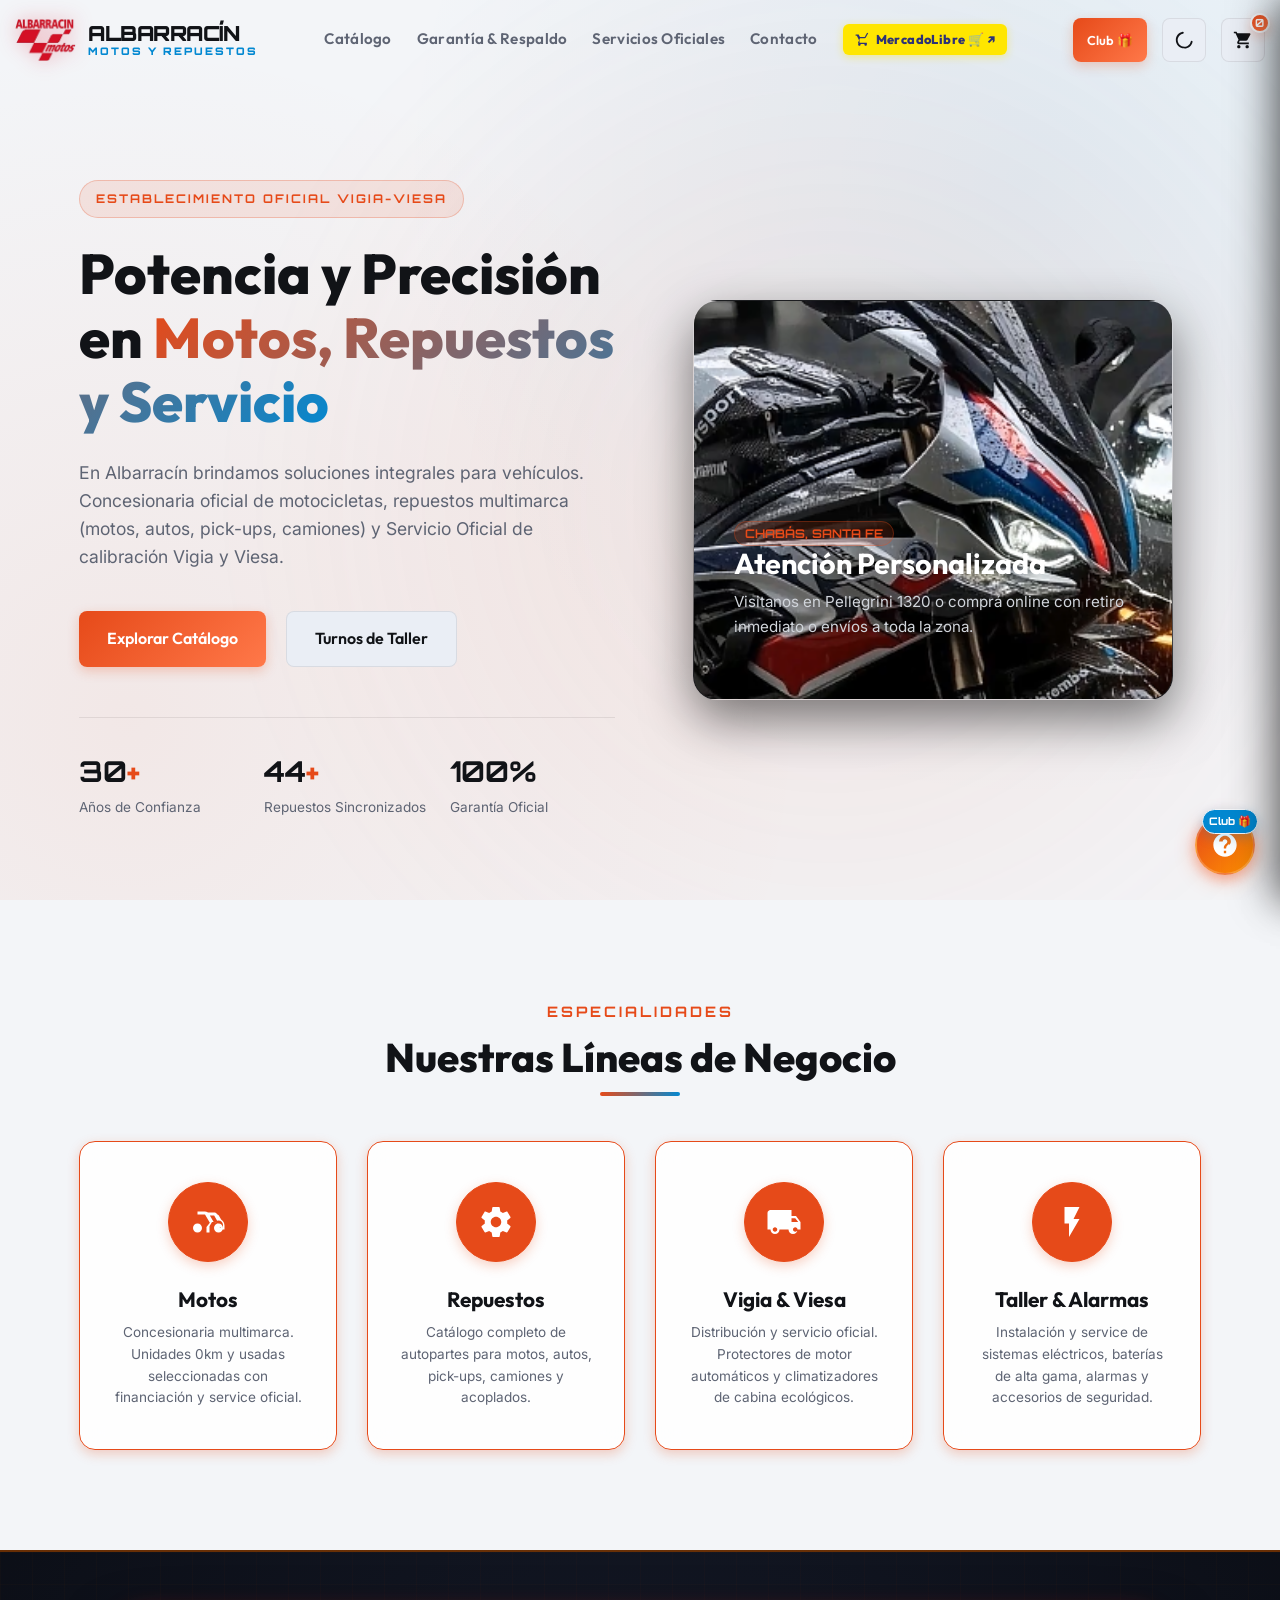
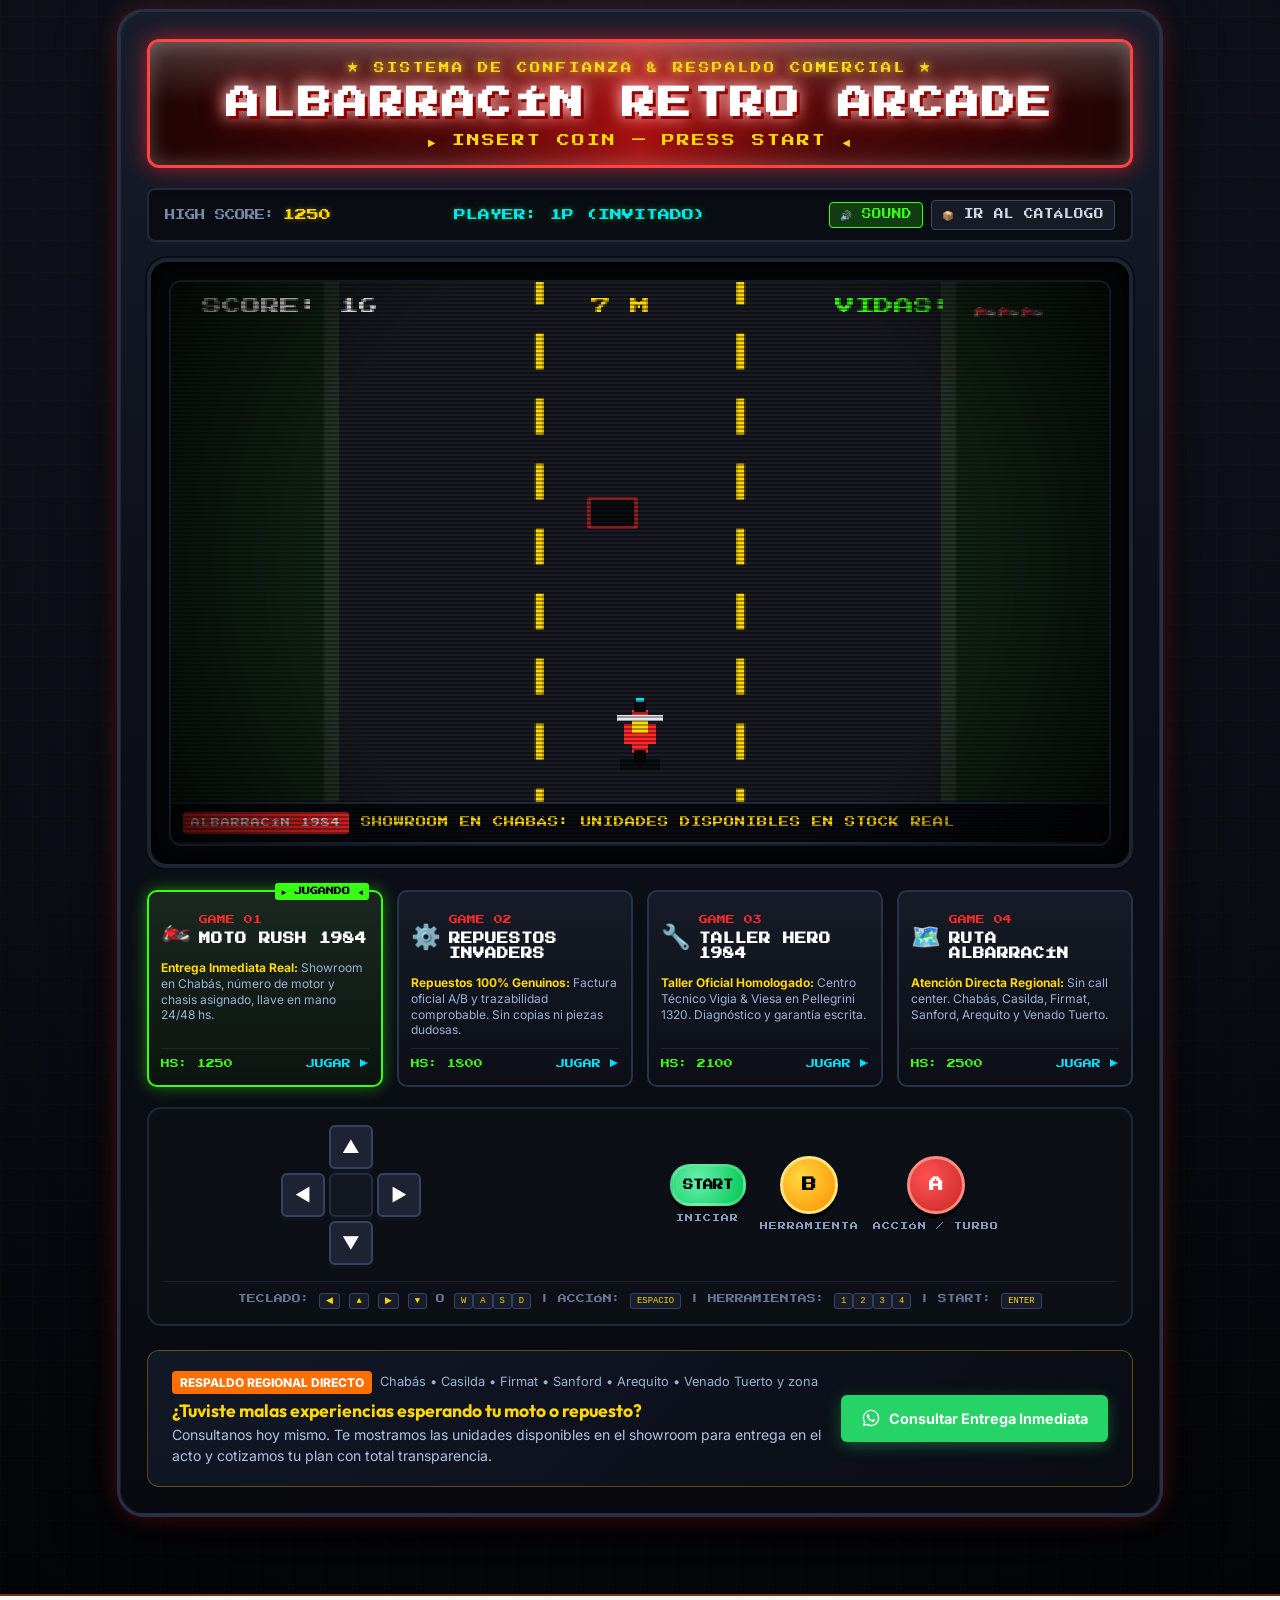
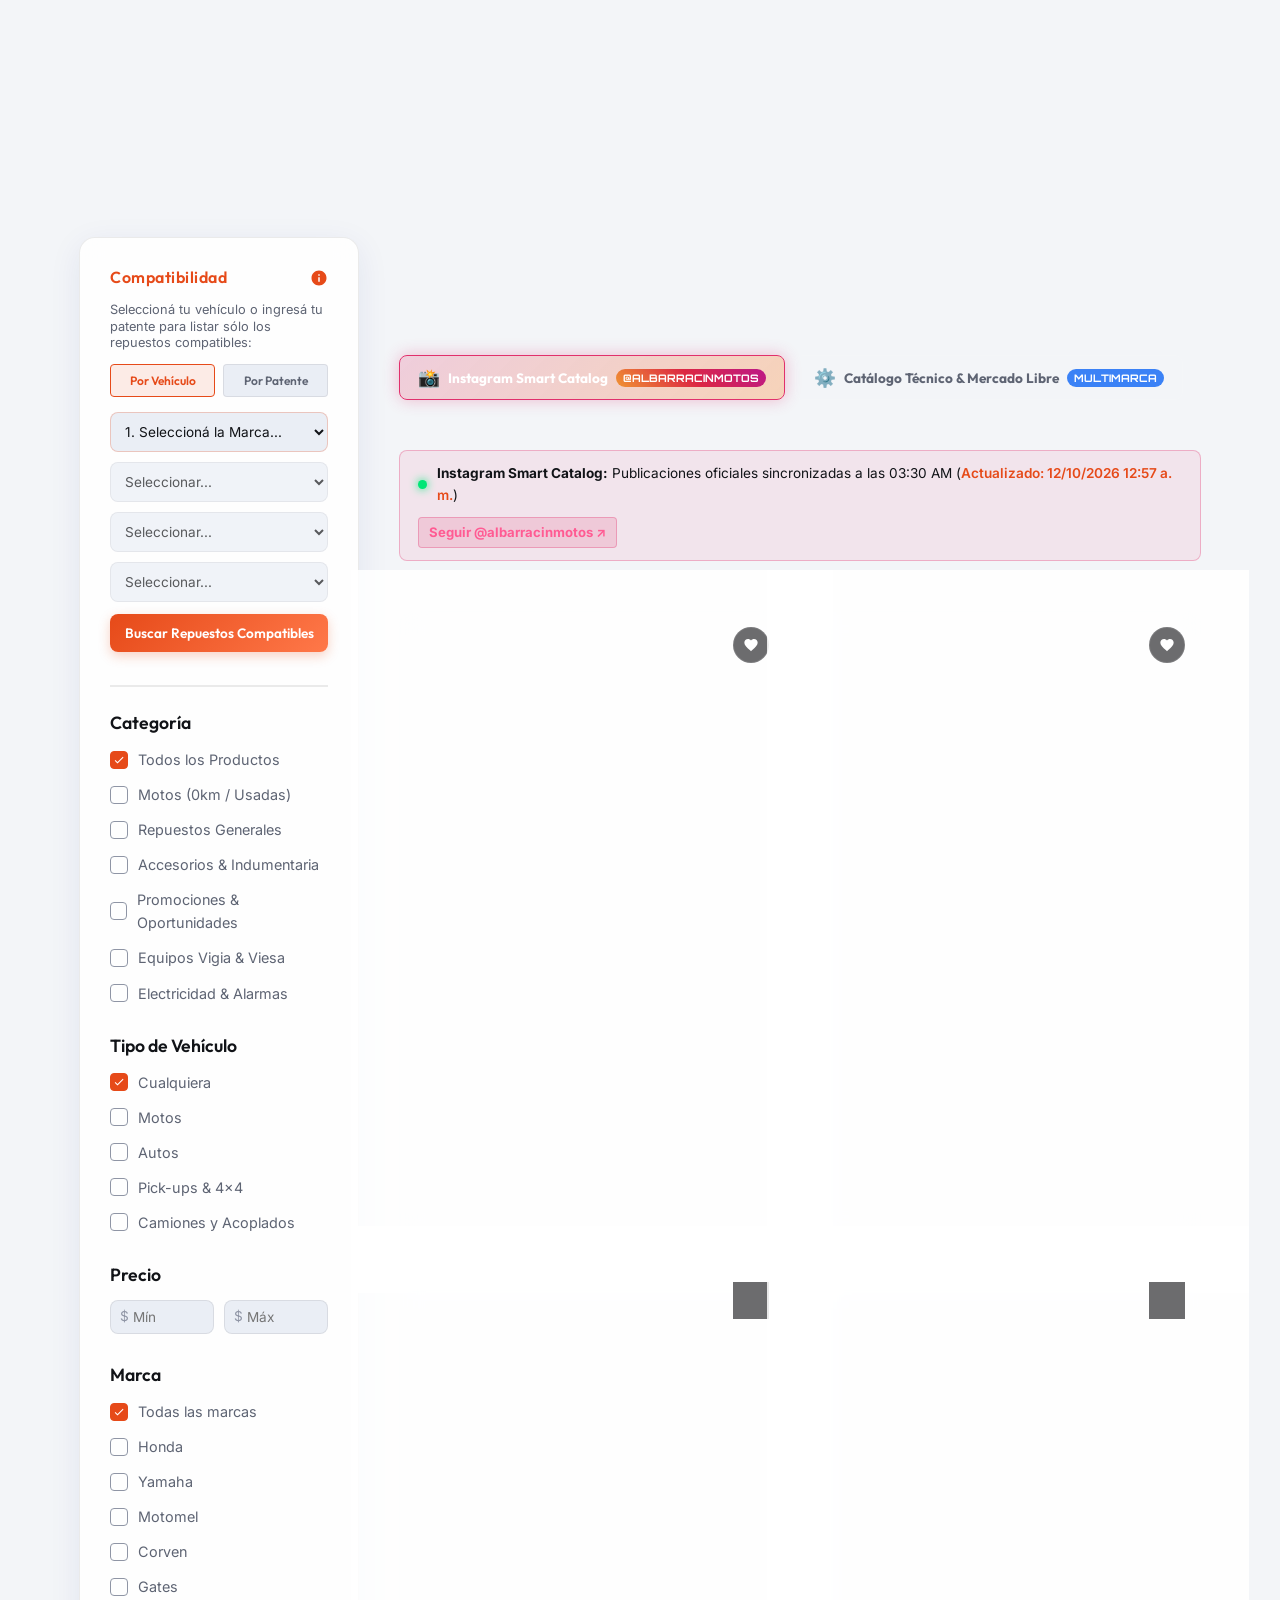
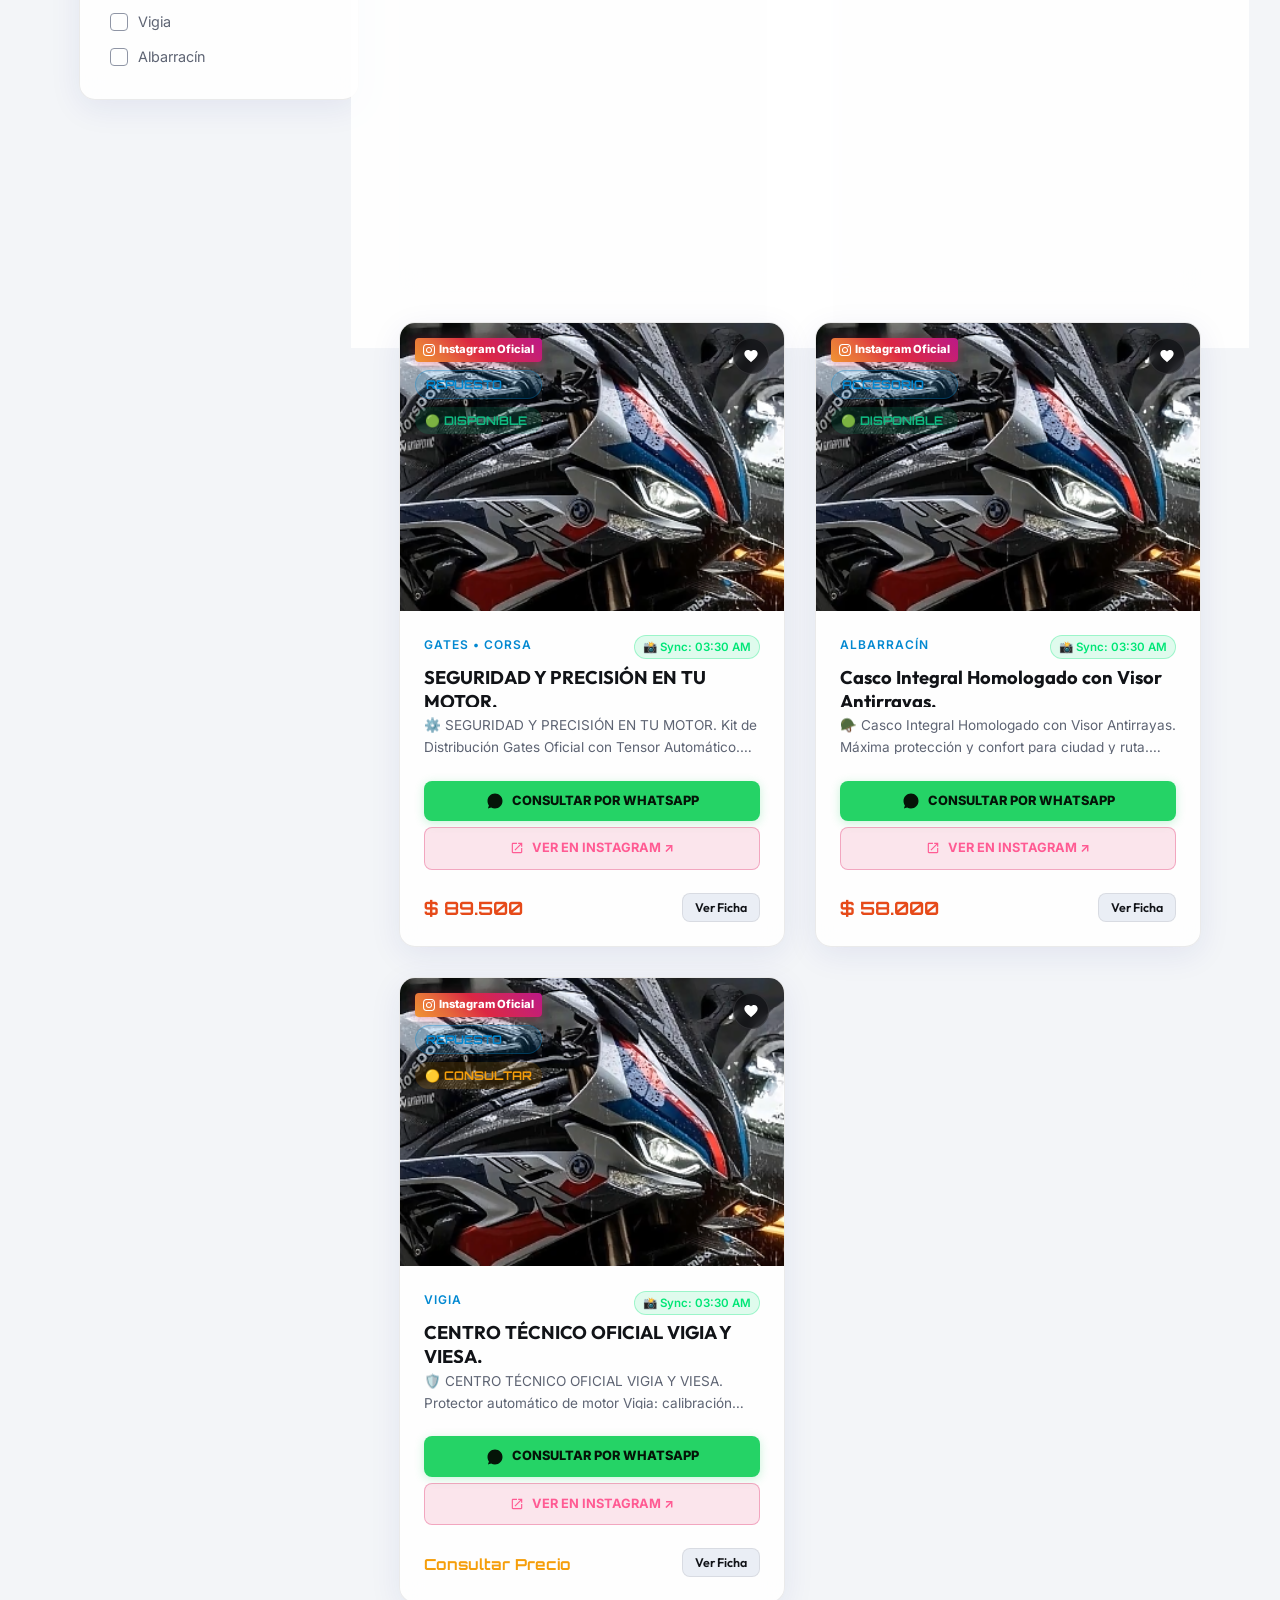
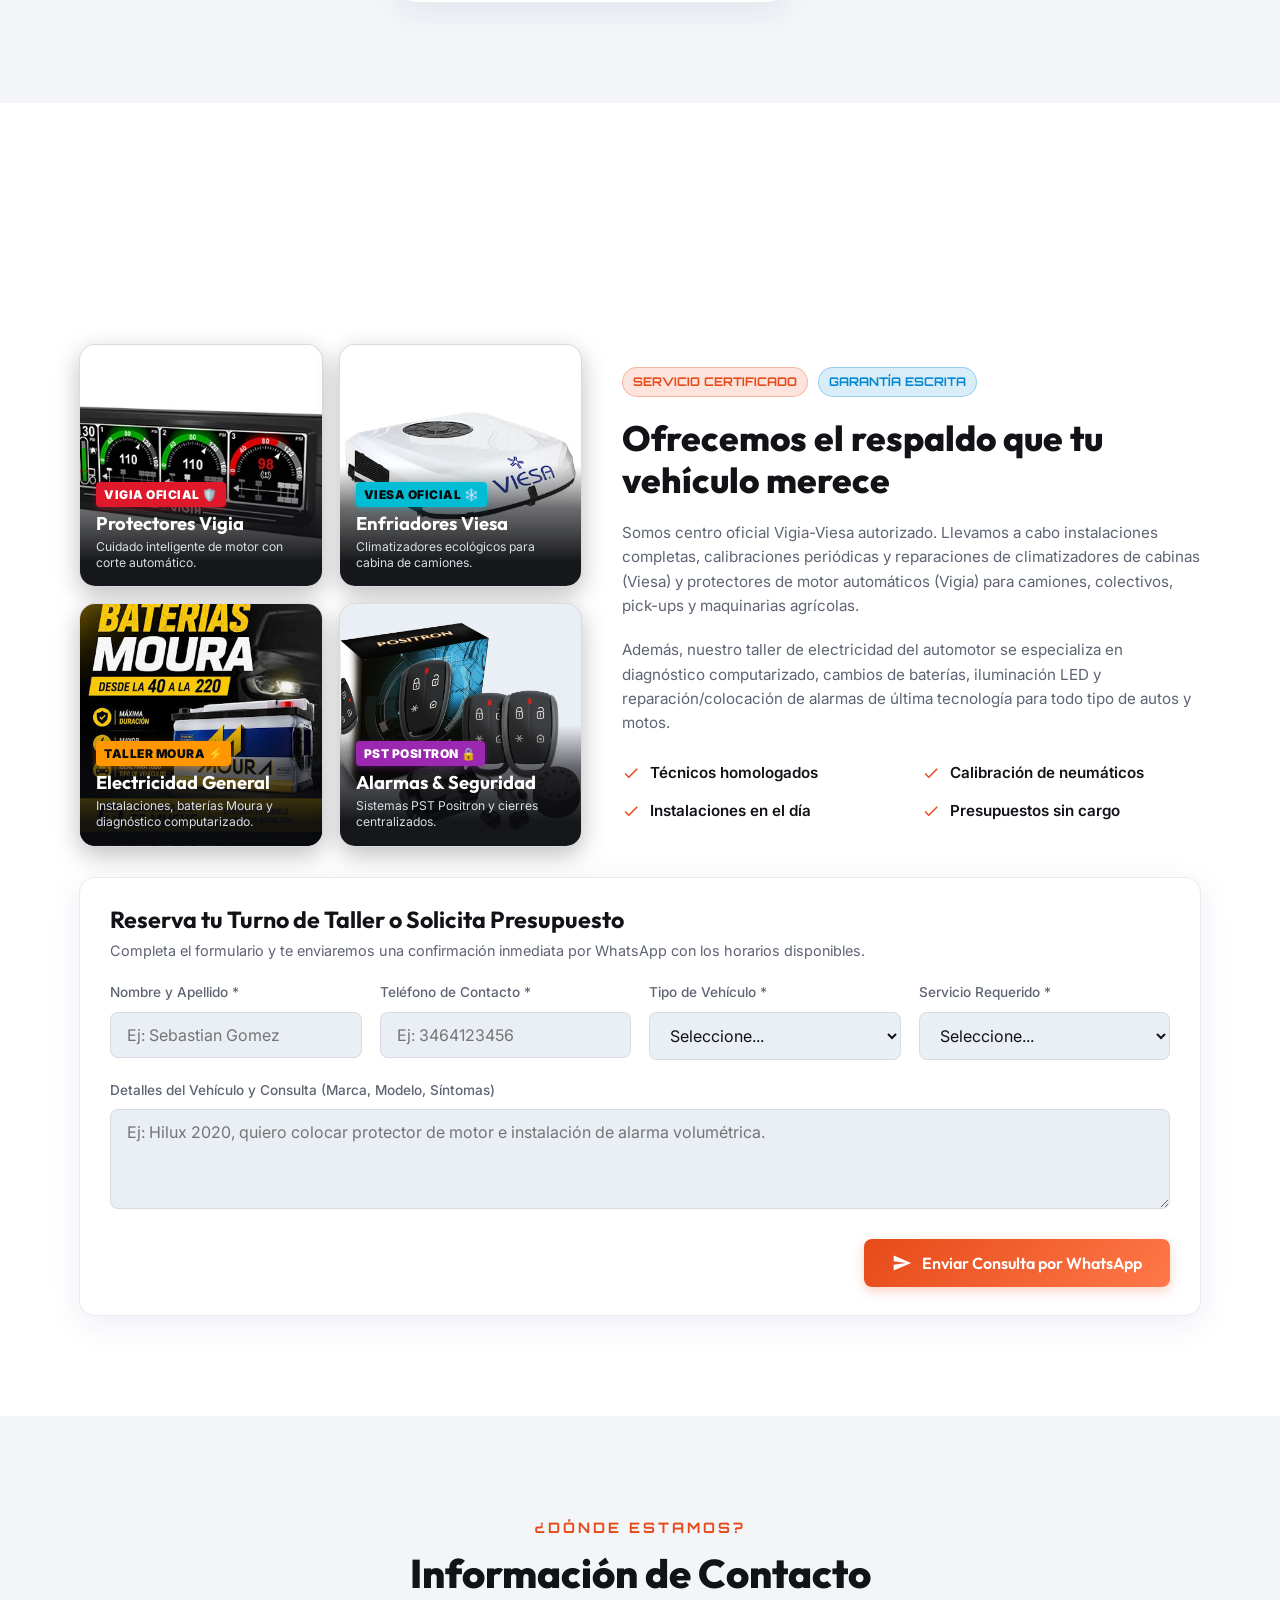
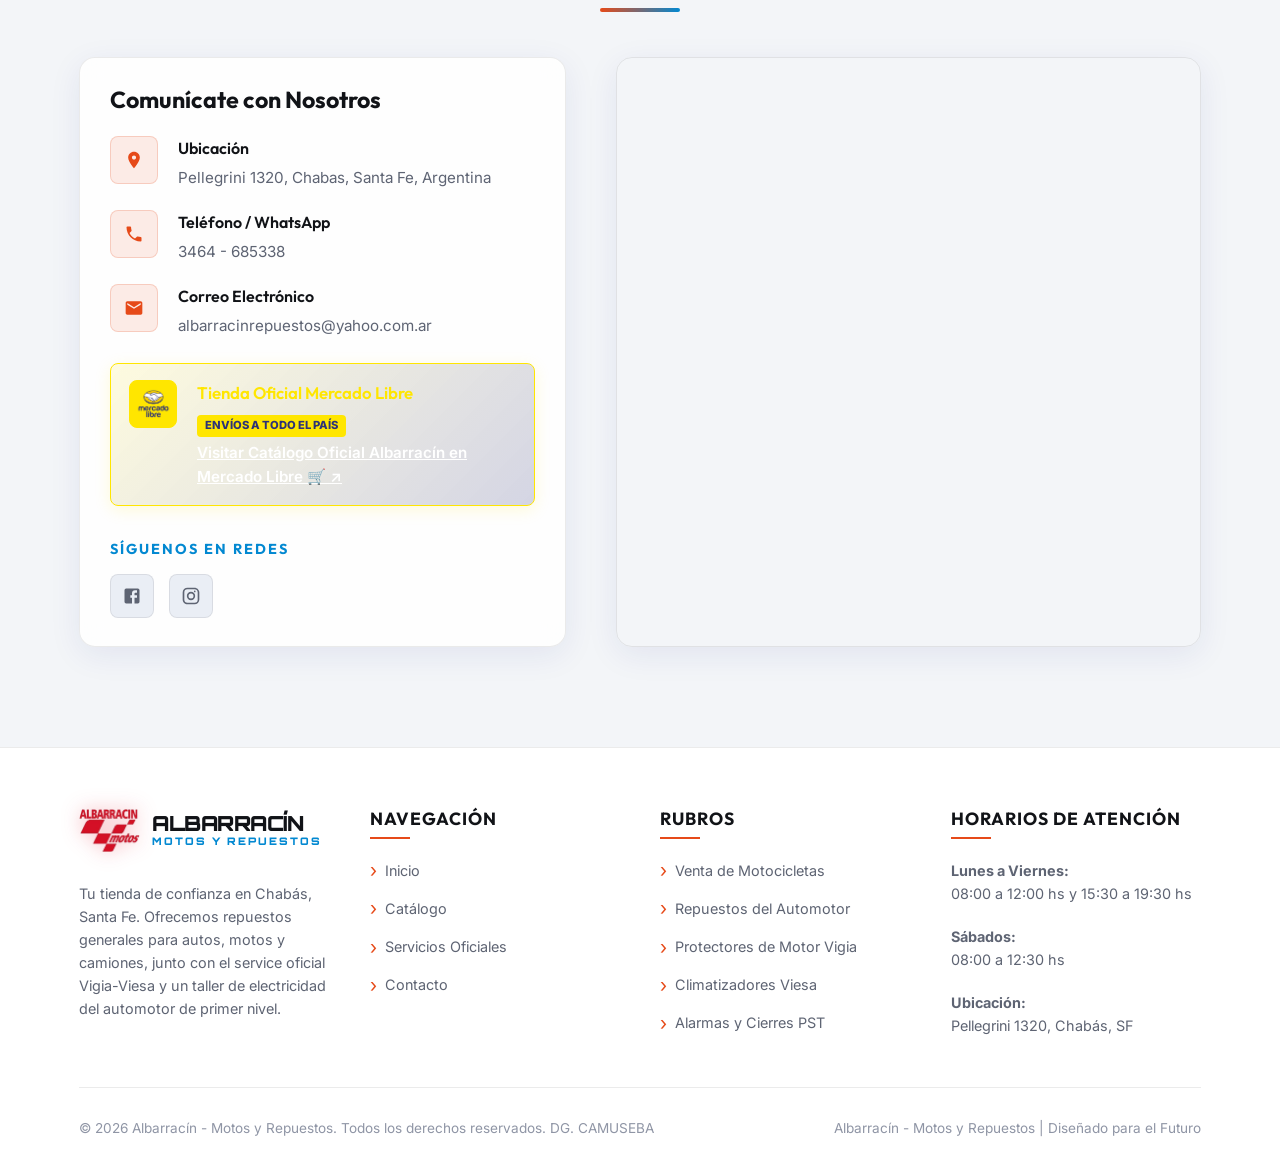
==== index.html @ d16337df "feat: Fase 31 Albarracin Instagram Smart Catalog y Retro Arcade 1984" ====
<!DOCTYPE html>
<html lang="es">
<head>
  <meta charset="UTF-8">
  <meta name="viewport" content="width=device-width, initial-scale=1.0">

  <!-- SEO Primario & Posicionamiento Google -->
  <title>Albarracín Motos y Repuestos | Repuestos Multimarca, Concesionaria & Servicio Oficial Vigia-Viesa en Chabás, Santa Fe</title>
  <meta name="description" content="Concesionaria de motos 0km y usadas, repuestos automotrices multimarca (Gates, Sachs, Bosch, Moura, Fispa, Dolz) y Servicio Oficial Vigia & Viesa en Chabás, Santa Fe. Tienda oficial MercadoLibre con envíos a todo el país.">
  <meta name="keywords" content="Albarracín Motos, Albarracín Repuestos, repuestos autos Chabás, repuestos motos Santa Fe, repuestos pick ups Rosario, taller mecánico Chabás, inyección electrónica, repuestos MercadoLibre, protector motor Vigia, calibrador neumaticos Vigia, climatizador Viesa, kit distribución Gates, embrague Sachs, baterías Moura, pastillas Bosch, concesionaria motos Chabás, repuestos automotrices Santa Fe">
  <meta name="author" content="Albarracín Motos y Repuestos">
  <meta name="robots" content="index, follow, max-image-preview:large, max-snippet:-1, max-video-preview:-1">
  <meta name="googlebot" content="index, follow">
  <meta name="google-site-verification" content="google4c86292ce40001de" />
  <meta name="msvalidate.01" content="168645DEB4971521A9A3B7303BD4DFFD" />
  <link rel="canonical" href="https://albarracin-motos-repuestos.com.ar/">

  <!-- Optimización Mobile & PWA -->
  <meta name="theme-color" content="#ff5722">
  <meta name="apple-mobile-web-app-capable" content="yes">
  <meta name="apple-mobile-web-app-status-bar-style" content="black-translucent">
  <meta name="apple-mobile-web-app-title" content="Albarracín Repuestos">
  <meta name="format-detection" content="telephone=no">

  <!-- Geolocalización Local SEO Google Maps -->
  <meta name="geo.region" content="AR-S">
  <meta name="geo.placename" content="Chabás, Santa Fe, Argentina">
  <meta name="geo.position" content="-33.2458;-61.3533">
  <meta name="ICBM" content="-33.2458, -61.3533">

  <!-- Open Graph / Facebook / WhatsApp Preview Meta Tags -->
  <meta property="og:site_name" content="Albarracín Motos y Repuestos">
  <meta property="og:title" content="Albarracín Motos y Repuestos | Repuestos Multimarca & Servicio Oficial">
  <meta property="og:description" content="Concesionaria de motos, catálogo completo de autopartes multimarca y Servicio Oficial Vigia y Viesa en Chabás, Santa Fe. Tienda Oficial MercadoLibre con envíos a todo el país.">
  <meta property="og:image" content="https://albarracin-motos-repuestos.com.ar/assets/banner_main.jpg">
  <meta property="og:image:secure_url" content="https://albarracin-motos-repuestos.com.ar/assets/banner_main.jpg">
  <meta property="og:image:width" content="1200">
  <meta property="og:image:height" content="630">
  <meta property="og:image:alt" content="Albarracín Motos y Repuestos - Salón de ventas y taller oficial en Chabás">
  <meta property="og:url" content="https://albarracin-motos-repuestos.com.ar/">
  <meta property="og:type" content="website">
  <meta property="og:locale" content="es_AR">

  <!-- Twitter Card Metadata -->
  <meta name="twitter:card" content="summary_large_image">
  <meta name="twitter:url" content="https://albarracin-motos-repuestos.com.ar/">
  <meta name="twitter:title" content="Albarracín Motos y Repuestos | Catálogo Oficial & Tienda MercadoLibre">
  <meta name="twitter:description" content="Repuestos multimarca para motos, autos, pick-ups y camiones. Servicio oficial Vigia y Viesa en Chabás, Santa Fe.">
  <meta name="twitter:image" content="https://albarracin-motos-repuestos.com.ar/assets/banner_main.jpg">
  <meta name="twitter:image:alt" content="Albarracín Motos y Repuestos">

  <!-- Favicon e Iconos -->
  <link rel="icon" type="image/png" href="assets/logo.png">
  <link rel="apple-touch-icon" href="assets/logo.png">

  <!-- Schema.org JSON-LD Structured Data for Google SERP & Rich Snippets -->
  <script type="application/ld+json">
  {
    "@context": "https://schema.org",
    "@graph": [
      {
        "@type": ["AutoPartsStore", "MotorcycleDealer", "AutoRepair"],
        "@id": "https://albarracin-motos-repuestos.com.ar/#store",
        "name": "Albarracín Motos y Repuestos",
        "alternateName": ["Albarracín Repuestos", "Albarracín Motos", "Albarracín Chabás"],
        "description": "Venta de motocicletas 0km y usadas, repuestos multimarca y servicio técnico oficial homologado Vigia y Viesa.",
        "image": "https://albarracin-motos-repuestos.com.ar/assets/banner_main.jpg",
        "logo": "https://albarracin-motos-repuestos.com.ar/assets/logo.png",
        "url": "https://albarracin-motos-repuestos.com.ar/",
        "telephone": "+543464685338",
        "email": "albarracinrepuestos@yahoo.com.ar",
        "priceRange": "$$",
        "currenciesAccepted": "ARS",
        "paymentAccepted": "Cash, Credit Card, Debit Card, Mercado Pago, Bank Transfer",
        "address": {
          "@type": "PostalAddress",
          "streetAddress": "Pellegrini 1320",
          "addressLocality": "Chabás",
          "addressRegion": "Santa Fe",
          "postalCode": "S2173",
          "addressCountry": "AR"
        },
        "geo": {
          "@type": "GeoCoordinates",
          "latitude": -33.2458,
          "longitude": -61.3533
        },
        "areaServed": [
          { "@type": "AdministrativeArea", "name": "Chabás" },
          { "@type": "AdministrativeArea", "name": "Casilda" },
          { "@type": "AdministrativeArea", "name": "Firmat" },
          { "@type": "AdministrativeArea", "name": "Venado Tuerto" },
          { "@type": "AdministrativeArea", "name": "Rosario" },
          { "@type": "AdministrativeArea", "name": "Santa Fe" },
          { "@type": "Country", "name": "Argentina" }
        ],
        "openingHoursSpecification": [
          {
            "@type": "OpeningHoursSpecification",
            "dayOfWeek": ["Monday", "Tuesday", "Wednesday", "Thursday", "Friday"],
            "opens": "08:00",
            "closes": "19:00"
          },
          {
            "@type": "OpeningHoursSpecification",
            "dayOfWeek": ["Saturday"],
            "opens": "08:30",
            "closes": "13:00"
          }
        ],
        "knowsAbout": [
          "Repuestos automotrices multimarca",
          "Kits de distribución Gates",
          "Kits de embrague Sachs",
          "Baterías Moura y Heliar",
          "Pastillas y discos de freno Bosch y Frasle",
          "Bombas de agua e inyección Dolz y Fispa",
          "Protector de motor Vigia",
          "Calibrador de neumáticos Vigia",
          "Climatizadores ecológicos Viesa",
          "Motos multimarca Honda, Yamaha, Motomel"
        ],
        "hasOfferCatalog": {
          "@type": "OfferCatalog",
          "name": "Líneas de Productos y Servicios",
          "itemListElement": [
            {
              "@type": "OfferCatalog",
              "name": "Motos 0km y Usadas",
              "itemListElement": [
                { "@type": "Offer", "itemOffered": { "@type": "Service", "name": "Venta y Asesoramiento en Motos 0km y Usadas (Honda, Yamaha, Motomel)" } }
              ]
            },
            {
              "@type": "OfferCatalog",
              "name": "Repuestos y Autopartes Multimarca",
              "itemListElement": [
                { "@type": "Offer", "itemOffered": { "@type": "Service", "name": "Venta y Distribución de Kits de Distribución Gates" } },
                { "@type": "Offer", "itemOffered": { "@type": "Service", "name": "Venta y Distribución de Kits de Embrague Sachs" } },
                { "@type": "Offer", "itemOffered": { "@type": "Service", "name": "Venta y Diagnóstico de Baterías Moura y Heliar" } },
                { "@type": "Offer", "itemOffered": { "@type": "Service", "name": "Venta de Pastillas y Discos de Freno Bosch / Frasle" } },
                { "@type": "Offer", "itemOffered": { "@type": "Service", "name": "Venta de Bombas de Agua e Inyección Dolz / Fispa" } }
              ]
            },
            {
              "@type": "OfferCatalog",
              "name": "Servicio Oficial Vigia & Viesa",
              "itemListElement": [
                { "@type": "Offer", "itemOffered": { "@type": "Service", "name": "Instalación y Calibración Vigia Protector de Motor" } },
                { "@type": "Offer", "itemOffered": { "@type": "Service", "name": "Instalación y Service Climatizadores Viesa" } },
                { "@type": "Offer", "itemOffered": { "@type": "Service", "name": "Taller de Electricidad Automotriz y Alarmas" } }
              ]
            }
          ]
        },
        "sameAs": [
          "https://listado.mercadolibre.com.ar/_CustId_3530277724",
          "https://maps.app.goo.gl/r6m8R5wWJWhN4w2k7",
          "https://wa.me/5493464685338"
        ]
      },
      {
        "@type": "WebSite",
        "@id": "https://albarracin-motos-repuestos.com.ar/#website",
        "url": "https://albarracin-motos-repuestos.com.ar/",
        "name": "Albarracín Motos y Repuestos",
        "publisher": { "@id": "https://albarracin-motos-repuestos.com.ar/#store" },
        "inLanguage": "es-AR",
        "potentialAction": {
          "@type": "SearchAction",
          "target": "https://albarracin-motos-repuestos.com.ar/#catalogo?q={search_term_string}",
          "query-input": "required name=search_term_string"
        }
      },
      {
        "@type": "BreadcrumbList",
        "itemListElement": [
          {
            "@type": "ListItem",
            "position": 1,
            "name": "Inicio",
            "item": "https://albarracin-motos-repuestos.com.ar/"
          },
          {
            "@type": "ListItem",
            "position": 2,
            "name": "Catálogo de Repuestos",
            "item": "https://albarracin-motos-repuestos.com.ar/#catalogo"
          },
          {
            "@type": "ListItem",
            "position": 3,
            "name": "Servicios Oficiales Vigia & Viesa",
            "item": "https://albarracin-motos-repuestos.com.ar/#servicios"
          },
          {
            "@type": "ListItem",
            "position": 4,
            "name": "Contacto & Ubicación",
            "item": "https://albarracin-motos-repuestos.com.ar/#contacto"
          }
        ]
      },
      {
        "@type": "FAQPage",
        "mainEntity": [
          {
            "@type": "Question",
            "name": "¿Hacen envíos de repuestos a todo el país?",
            "acceptedAnswer": {
              "@type": "Answer",
              "text": "Sí, realizamos envíos a todo el territorio argentino a través de nuestra Tienda Oficial en MercadoLibre con Mercado Envíos y transporte expreso para compras directas."
            }
          },
          {
            "@type": "Question",
            "name": "¿Son servicio técnico oficial autorizado Vigia y Viesa?",
            "acceptedAnswer": {
              "@type": "Answer",
              "text": "Sí, somos Centro Oficial Homologado Vigia y Viesa en Chabás, Santa Fe. Realizamos instalaciones, service, calibración y reparaciones oficiales con garantía escrita."
            }
          },
          {
            "@type": "Question",
            "name": "¿Cómo puedo consultar compatibilidad de repuestos o pedir presupuesto?",
            "acceptedAnswer": {
              "@type": "Answer",
              "text": "Podés consultar por WhatsApp al +54 9 3464 685338 o utilizar el buscador de compatibilidad por vehículo directamente en nuestro catálogo online."
            }
          }
        ]
      }
    ]
  }
  </script>

  <!-- Stylesheet -->
  <link rel="stylesheet" href="style.css">
  <link rel="stylesheet" href="loyalty.css">
  <link rel="stylesheet" href="mercadolibre.css">
  <link rel="stylesheet" href="arcade.css">
</head>
<body>

  <!-- ==========================================
       HEADER & NAVIGATION
       ========================================== -->
  <header class="header" id="main-header">
    <div class="container header-container">
      <a href="#inicio" class="logo-wrapper" id="logo-link">
        <img src="assets/logo_white.png" alt="Albarracín Motos y Repuestos" class="logo-icon-img">
        <span class="logo-text">
          ALBARRACÍN
          <span class="logo-sub">Motos y Repuestos</span>
        </span>
      </a>

      <!-- Desktop Nav & Mobile Menu -->
      <nav>
        <ul class="nav-menu" id="nav-menu">
          <li class="nav-item">
            <a href="#catalogo" class="nav-link active" id="link-catalogo">
              <span class="nav-icon-mobile">📦</span>
              <span class="nav-link-text">Catálogo</span>
              <svg class="nav-link-arrow" viewBox="0 0 24 24"><path d="M8.59 16.59L13.17 12 8.59 7.41 10 6l6 6-6 6-1.41-1.41z"/></svg>
            </a>
          </li>
          <li class="nav-item">
            <a href="#confianza" class="nav-link" id="link-confianza">
              <span class="nav-icon-mobile">🛡️</span>
              <span class="nav-link-text">Garantía & Respaldo</span>
              <svg class="nav-link-arrow" viewBox="0 0 24 24"><path d="M8.59 16.59L13.17 12 8.59 7.41 10 6l6 6-6 6-1.41-1.41z"/></svg>
            </a>
          </li>
          <li class="nav-item">
            <a href="#servicios" class="nav-link" id="link-servicios">
              <span class="nav-icon-mobile">🛡️</span>
              <span class="nav-link-text">Servicios Oficiales</span>
              <svg class="nav-link-arrow" viewBox="0 0 24 24"><path d="M8.59 16.59L13.17 12 8.59 7.41 10 6l6 6-6 6-1.41-1.41z"/></svg>
            </a>
          </li>
          <li class="nav-item">
            <a href="#contacto" class="nav-link" id="link-contacto">
              <span class="nav-icon-mobile">📍</span>
              <span class="nav-link-text">Contacto</span>
              <svg class="nav-link-arrow" viewBox="0 0 24 24"><path d="M8.59 16.59L13.17 12 8.59 7.41 10 6l6 6-6 6-1.41-1.41z"/></svg>
            </a>
          </li>
          <li class="nav-item nav-item-ml">
            <a href="https://listado.mercadolibre.com.ar/_CustId_3530277724" target="_blank" rel="noopener noreferrer" class="nav-link nav-link-ml" id="link-mercadolibre">
              <span class="nav-ml-badge">
                <svg viewBox="0 0 24 24"><path d="M7 18c-1.1 0-1.99.9-1.99 2S5.9 22 7 22s2-.9 2-2-.9-2-2-2zm10 0c-1.1 0-1.99.9-1.99 2s.89 2 1.99 2 2-.9 2-2-.9-2-2-2zm-9.83-6.25l.03-.12.9-1.63h7.45c.75 0 1.41-.41 1.75-1.03l3.8-6.9-1.73-1.02-3.8 6.9H8.1L7 6.27l-.03-.02-1-2.1H1v2h2l3.6 7.59-1.35 2.45c-.16.28-.25.61-.25.96 0 1.1.9 2 2 2h12v-2H7.42c-.13 0-.25-.11-.25-.25z"/></svg>
                MercadoLibre 🛒 ↗
              </span>
            </a>
          </li>
          <li class="nav-item mobile-only-nav-item">
            <button class="nav-link nav-link-club" id="mobile-nav-club-btn" onclick="openLoyaltyDrawer(); document.getElementById('nav-menu').classList.remove('open'); document.getElementById('mobile-toggle').classList.remove('active');">
              <span style="display: flex; align-items: center; gap: 8px;">
                <span style="font-size: 1.2rem;">🎁</span>
                <span>Club Albarracín</span>
              </span>
              <span class="nav-club-tag">Puntos & Premios</span>
            </button>
          </li>
        </ul>
      </nav>

      <div class="header-actions">
        <!-- Club Albarracin Header Direct Button -->
        <button class="btn btn-primary" id="header-club-btn" onclick="openLoyaltyDrawer()" style="padding: 8px 14px; font-size: 0.8rem; height: 44px; font-family: var(--font-heading);">
          Club 🎁
        </button>

        <!-- Theme Toggle -->
        <button class="theme-toggle" id="theme-btn" aria-label="Cambiar tema">
          <svg class="sun-icon" viewBox="0 0 24 24">
            <path d="M12 7c-2.76 0-5 2.24-5 5s2.24 5 5 5 5-2.24 5-5-2.24-5-5-5zM2 13h2c.55 0 1-.45 1-1s-.45-1-1-1H2c-.55 0-1 .45-1 1s.45 1 1 1zm18 0h2c.55 0 1-.45 1-1s-.45-1-1-1h-2c-.55 0-1 .45-1 1s.45 1 1 1zM11 2v2c0 .55.45 1 1 1s1-.45 1-1V2c0-.55-.45-1-1-1s-1 .45-1 1zm0 18v2c0 .55.45 1 1 1s1-.45 1-1v-2c0-.55-.45-1-1-1s-1 .45-1 1zM5.99 4.58c-.39-.39-1.03-.39-1.41 0s-.39 1.03 0 1.41l1.06 1.06c.39.39 1.03.39 1.41 0s.39-1.03 0-1.41L5.99 4.58zm12.37 12.37c-.39-.39-1.03-.39-1.41 0s-.39 1.03 0 1.41l1.06 1.06c.39.39 1.03.39 1.41 0s.39-1.03 0-1.41l-1.06-1.06zm1.06-12.37c-.39-.39-1.03-.39-1.41 0l-1.06 1.06c-.39.39-.39 1.03 0 1.41s1.03.39 1.41 0l1.06-1.06c.39-.38.39-1.02 0-1.41zm-12.37 12.37c-.39-.39-1.03-.39-1.41 0l-1.06 1.06c-.39.39-.39 1.03 0 1.41s1.03.39 1.41 0l1.06-1.06c.39-.38.39-1.02 0-1.41z"/>
          </svg>
          <svg class="moon-icon" viewBox="0 0 24 24" style="display: none;">
            <path d="M12.3 22h-.1c-5.5 0-10-4.5-10-10 0-4.8 3.5-8.9 8.2-9.8.6-.1 1.2.3 1.3.9.1.6-.3 1.2-.9 1.3-3.7.7-6.4 3.9-6.4 7.7 0 4.4 3.6 8 8 8 3.8 0 7-2.7 7.7-6.4.1-.6.7-1 1.3-.9.6.1 1 .7.9 1.3-.9 4.7-5 8.2-9.8 8.2z"/>
          </svg>
        </button>

        <!-- Cart Trigger -->
        <button class="cart-trigger" id="cart-trigger-btn" aria-label="Ver carrito">
          <svg viewBox="0 0 24 24">
            <path d="M7 18c-1.1 0-1.99.9-1.99 2S5.9 22 7 22s2-.9 2-2-.9-2-2-2zM1 2v2h2l3.6 7.59-1.35 2.45c-.16.28-.25.61-.25.96 0 1.1.9 2 2 2h12v-2H7.42c-.14 0-.25-.11-.25-.25l.03-.12.9-1.63h7.45c.75 0 1.41-.41 1.75-1.03l3.58-6.49c.08-.14.12-.31.12-.48 0-.55-.45-1-1-1H5.21l-.94-2H1zm16 16c-1.1 0-1.99.9-1.99 2s.89 2 1.99 2 2-.9 2-2-.9-2-2-2z"/>
          </svg>
          <span class="cart-count" id="cart-counter">0</span>
        </button>

        <!-- Mobile Menu Toggle (Android Optimized) -->
        <button class="mobile-menu-toggle android-menu-btn" id="mobile-toggle" aria-label="Menú Android">
          <div class="hamburger-lines">
            <span></span>
            <span></span>
            <span></span>
          </div>
          <span class="menu-label-text">MENÚ</span>
        </button>
      </div>
    </div>
  </header>

  <!-- ==========================================
       BARRA DE NAVEGACIÓN ANDROID (BOTTOM BAR)
       ========================================== -->
  <nav class="android-bottom-nav" id="android-bottom-nav">
    <a href="#catalogo" class="android-nav-item active" id="android-btn-catalogo">
      <span class="android-nav-icon">📦</span>
      <span class="android-nav-label">Catálogo</span>
    </a>
    <a href="#servicios" class="android-nav-item" id="android-btn-servicios">
      <span class="android-nav-icon">🛡️</span>
      <span class="android-nav-label">Servicios</span>
    </a>
    <a href="#contacto" class="android-nav-item" id="android-btn-contacto">
      <span class="android-nav-icon">📍</span>
      <span class="android-nav-label">Contacto</span>
    </a>
    <a href="https://listado.mercadolibre.com.ar/_CustId_3530277724" target="_blank" rel="noopener noreferrer" class="android-nav-item android-nav-item-ml" id="android-btn-ml">
      <span class="android-nav-icon">🛒</span>
      <span class="android-nav-label">MercadoLibre</span>
    </a>
    <button type="button" class="android-nav-item android-nav-item-club" id="android-btn-club" onclick="openLoyaltyDrawer()">
      <span class="android-nav-icon">🎁</span>
      <span class="android-nav-label">Club</span>
    </button>
  </nav>

  <!-- ==========================================
       HERO SECTION
       ========================================== -->
  <main>
    <section class="hero" id="inicio">
      <div class="hero-image-bg"></div>
      <div class="container hero-grid">
        <div class="hero-content reveal active">
          <div class="hero-tag">
            <span class="hero-tag-text">Establecimiento Oficial Vigia-Viesa</span>
          </div>
          <h1 class="hero-title">
            Potencia y Precisión en <span>Motos, Repuestos y Servicio</span>
          </h1>
          <p class="hero-description">
            En Albarracín brindamos soluciones integrales para vehículos. Concesionaria oficial de motocicletas, repuestos multimarca (motos, autos, pick-ups, camiones) y Servicio Oficial de calibración Vigia y Viesa.
          </p>
          <div class="hero-buttons">
            <a href="#catalogo" class="btn btn-primary" id="btn-hero-catalog">Explorar Catálogo</a>
            <a href="#servicios" class="btn btn-secondary" id="btn-hero-taller">Turnos de Taller</a>
          </div>
          <div class="hero-stats">
            <div class="stat-item">
              <span class="stat-number">30<span>+</span></span>
              <span class="stat-label">Años de Confianza</span>
            </div>
            <div class="stat-item">
              <span class="stat-number" id="synced-parts-count">--</span>
              <span class="stat-label">Repuestos Sincronizados</span>
            </div>
            <div class="stat-item">
              <span class="stat-number">100%</span>
              <span class="stat-label">Garantía Oficial</span>
            </div>
          </div>
        </div>
        <div class="hero-visual reveal active">
          <div class="hero-card">
            <img class="hero-card-img" src="assets/banner_main.jpg" alt="Albarracín Repuestos taller y salón de ventas" id="main-banner-img">
            <div class="hero-card-content">
              <span class="badge badge-orange">Chabás, Santa Fe</span>
              <h3 class="hero-card-title">Atención Personalizada</h3>
              <p class="hero-card-desc">Visitanos en Pellegrini 1320 o comprá online con retiro inmediato o envíos a toda la zona.</p>
            </div>
          </div>
        </div>
      </div>
    </section>

    <!-- ==========================================
         CATEGORIES SECTION
         ========================================== -->
    <section class="section" id="categorias-showcase">
      <div class="container">
        <div class="section-title-wrapper reveal">
          <span class="section-subtitle">Especialidades</span>
          <h2 class="section-title">Nuestras Líneas de Negocio</h2>
        </div>
        <div class="categories-grid">
          <!-- Motos -->
          <div class="category-card glass-panel reveal" data-category="motos" id="cat-card-motos">
            <div class="category-icon-wrapper">
              <svg viewBox="0 0 24 24">
                <path d="M19 13c-1.66 0-3 1.34-3 3s1.34 3 3 3 3-1.34 3-3-1.34-3-3-3zm-14 0c-1.66 0-3 1.34-3 3s1.34 3 3 3 3-1.34 3-3-1.34-3-3-3zm13.1-6.17c-.41-.7-1.15-1.13-1.95-1.13H11v2h5.1l1.9 3.25C18.25 11.23 18.63 11 19 11c1.66 0 3 1.34 3 3v2h-2c0-2.21-1.79-4-4-4h-.23l-3.32-5.69C12.1 5.48 11.08 5 10 5H5v2h5l3.23 5.54L11 15.35V19h2v-4.15l1.67-2.85h1.56c1.07 0 2.05.54 2.62 1.45l2.25 3.55H23v-2.5c0-1.73-.89-3.25-2.24-4.12l-1.66-2.85z"/>
              </svg>
            </div>
            <h3 class="category-title">Motos</h3>
            <p class="category-desc">Concesionaria multimarca. Unidades 0km y usadas seleccionadas con financiación y service oficial.</p>
          </div>
          <!-- Repuestos -->
          <div class="category-card glass-panel reveal" data-category="repuestos" id="cat-card-repuestos">
            <div class="category-icon-wrapper">
              <svg viewBox="0 0 24 24">
                <path d="M19.43 12.98c.04-.32.07-.64.07-.98s-.03-.66-.07-.98l2.11-1.65c.19-.15.24-.42.12-.64l-2-3.46c-.12-.22-.39-.3-.61-.22l-2.49 1c-.52-.4-1.08-.73-1.69-.98l-.38-2.65C14.46 2.18 14.25 2 14 2h-4c-.25 0-.46.18-.49.42l-.38 2.65c-.61.25-1.17.59-1.69.98l-2.49-1c-.23-.09-.49 0-.61.22l-2 3.46c-.13.22-.07.49.12.64l2.11 1.65c-.04.32-.07.65-.07.98s.03.66.07.98l-2.11 1.65c-.19.15-.24.42-.12.64l2 3.46c.12.22.39.3.61.22l2.49-1c.52.4 1.08.73 1.69.98l.38 2.65c.03.24.24.42.49.42h4c.25 0 .46-.18.49-.42l.38-2.65c.61-.25 1.17-.59 1.69-.98l2.49 1c.23.09.49 0 .61-.22l2-3.46c.12-.22.07-.49-.12-.64l-2.11-1.65zM12 15.5c-1.93 0-3.5-1.57-3.5-3.5s1.57-3.5 3.5-3.5 3.5 1.57 3.5 3.5-1.57 3.5-3.5 3.5z"/>
              </svg>
            </div>
            <h3 class="category-title">Repuestos</h3>
            <p class="category-desc">Catálogo completo de autopartes para motos, autos, pick-ups, camiones y acoplados.</p>
          </div>
          <!-- Vigia Viesa -->
          <div class="category-card glass-panel reveal" data-category="vigia-viesa" id="cat-card-vigia">
            <div class="category-icon-wrapper">
              <svg viewBox="0 0 24 24">
                <path d="M20 8h-3V4H3c-1.1 0-2 .9-2 2v11h2c0 1.66 1.34 3 3 3s3-1.34 3-3h6c0 1.66 1.34 3 3 3s3-1.34 3-3h2v-5l-3-4zM6 18.5c-.83 0-1.5-.67-1.5-1.5s.67-1.5 1.5-1.5 1.5.67 1.5 1.5-.67 1.5-1.5 1.5zm13.5 0c-.83 0-1.5-.67-1.5-1.5s.67-1.5 1.5-1.5 1.5.67 1.5 1.5-.67 1.5-1.5 1.5zM17 12V9.5h2.5l1.97 2.5H17z"/>
              </svg>
            </div>
            <h3 class="category-title">Vigia & Viesa</h3>
            <p class="category-desc">Distribución y servicio oficial. Protectores de motor automáticos y climatizadores de cabina ecológicos.</p>
          </div>
          <!-- Electricidad -->
          <div class="category-card glass-panel reveal" data-category="electricidad-alarmas" id="cat-card-electricity">
            <div class="category-icon-wrapper">
              <svg viewBox="0 0 24 24">
                <path d="M7 2v11h3v9l7-12h-4l4-8H7z"/>
              </svg>
            </div>
            <h3 class="category-title">Taller & Alarmas</h3>
            <p class="category-desc">Instalación y service de sistemas eléctricos, baterías de alta gama, alarmas y accesorios de seguridad.</p>
          </div>
        </div>
      </div>
    </section>

    <!-- ==========================================
         ALBARRACÍN RETRO ARCADE 1984 (INSERT COIN)
         Reemplazo interactivo de Tarjetas de Confianza & Respaldo
         ========================================== -->
    <section class="section arcade-section" id="confianza">
      <div class="container" id="arcade-container">
        
        <!-- MÁQUINA ARCADE (CABINET) -->
        <div class="arcade-cabinet-frame">

          <!-- Marquee Luminoso Superior -->
          <div class="arcade-marquee">
            <div class="arcade-brand-tag">★ SISTEMA DE CONFIANZA & RESPALDO COMERCIAL ★</div>
            <h2 class="arcade-marquee-title">ALBARRACÍN RETRO ARCADE</h2>
            <div class="arcade-marquee-sub">► INSERT COIN — PRESS START ◄</div>
          </div>

          <!-- Barra de Estado / HUD Superior -->
          <div class="arcade-top-hud">
            <div class="hud-item">
              <span class="hud-label">HIGH SCORE:</span>
              <span class="hud-value hud-value-hs" id="arcade-hud-hs">1250</span>
            </div>
            <div class="hud-item">
              <span class="hud-value" id="arcade-club-player" style="color: var(--arcade-cyan);">PLAYER: 1P</span>
            </div>
            <div class="arcade-quick-actions">
              <button type="button" class="arcade-btn-mini active" id="arcade-sound-toggle" aria-label="Sonido Arcade">
                🔊 SOUND
              </button>
              <a href="#catalogo" class="arcade-btn-mini" id="arcade-to-store-btn">
                📦 IR AL CATÁLOGO
              </a>
            </div>
          </div>

          <!-- Bisel CRT y Monitor de Juego -->
          <div class="arcade-screen-housing">
            <div class="arcade-crt-bezel">
              <!-- Capas visuales CRT y Scanlines -->
              <div class="arcade-scanlines-layer"></div>
              <div class="arcade-crt-glow-overlay"></div>

              <!-- Canvas de Videojuego -->
              <div class="arcade-canvas-wrapper">
                <canvas id="arcadeCanvas" width="480" height="360" role="img" aria-label="Pantalla de videojuego interactivo Albarracín Retro Arcade"></canvas>

                <!-- Modal de Fin de Partida & Mensaje Comercial Dinámico -->
                <div id="arcade-gameover-modal" class="arcade-gameover-overlay" style="display: none;">
                  <h3 class="gameover-title" id="gameover-game-title">GAME OVER</h3>
                  
                  <div class="gameover-score-box">
                    <div class="gameover-score-item">
                      <span>PUNTAJE</span>
                      <strong id="gameover-score-value">0</strong>
                    </div>
                    <div class="gameover-score-item">
                      <span>RÉCORD</span>
                      <strong id="gameover-hs-value">0</strong>
                    </div>
                  </div>

                  <!-- Micro-síntesis comercial de la tarjeta jugada -->
                  <div class="gameover-commercial-card">
                    <span class="comm-card-badge">COMPROMISO ALBARRACÍN</span>
                    <h4 class="comm-card-headline" id="gameover-comm-headline">Entrega Inmediata Real</h4>
                    <p class="comm-card-desc" id="gameover-comm-desc">
                      La unidad que comprás está en nuestro showroom en Chabás con número de motor y chasis asignado. Salís rodando patentado y sin sorpresas.
                    </p>
                    <div class="comm-card-highlight">
                      <span>✓ Transparencia, seguridad y respaldo directo</span>
                    </div>
                  </div>

                  <!-- Botones de Acción Comercial y Rejugabilidad -->
                  <div class="gameover-actions-grid">
                    <button type="button" class="arcade-action-btn btn-arcade-restart" id="btn-gameover-restart">
                      🔄 JUGAR OTRA VEZ
                    </button>
                    <button type="button" class="arcade-action-btn btn-arcade-menu" id="btn-gameover-menu">
                      🎮 ELEGIR OTRO JUEGO
                    </button>
                    <a href="#catalogo" class="arcade-action-btn btn-arcade-showroom">
                      🏍️ VER CATÁLOGO
                    </a>
                    <a href="https://wa.me/5493464685338" target="_blank" rel="noopener noreferrer" class="arcade-action-btn btn-arcade-whatsapp" id="btn-gameover-whatsapp">
                      💬 CONSULTAR POR WHATSAPP
                    </a>
                  </div>
                </div>
              </div>

              <!-- Ticker Comercial en Tiempo Real -->
              <div class="arcade-commercial-ticker">
                <span class="ticker-badge">ALBARRACÍN 1984</span>
                <span class="ticker-content" id="arcade-ticker-text">SHOWROOM EN CHABÁS: UNIDADES DISPONIBLES EN STOCK REAL CON NÚMERO DE MOTOR Y CHASIS</span>
              </div>
            </div>
          </div>

          <!-- Selector de los 4 Juegos (Cartuchos Arcade) -->
          <div class="arcade-games-selector">
            <!-- Juego 1: Moto Rush 1984 -->
            <div class="game-cartridge-card active" data-game="moto" id="cartridge-moto" role="button" tabindex="0">
              <div class="cartridge-header">
                <span class="cartridge-icon">🏍️</span>
                <div>
                  <span class="cartridge-number">GAME 01</span>
                  <h3 class="cartridge-title">MOTO RUSH 1984</h3>
                </div>
              </div>
              <p class="cartridge-commercial-target">
                <strong>Entrega Inmediata Real:</strong> Showroom en Chabás, número de motor y chasis asignado, llave en mano 24/48 hs.
              </p>
              <div class="cartridge-footer">
                <span class="cartridge-hs">HS: 1250</span>
                <span class="cartridge-play-tag">JUGAR ▶</span>
              </div>
            </div>

            <!-- Juego 2: Repuestos Invaders -->
            <div class="game-cartridge-card" data-game="invaders" id="cartridge-invaders" role="button" tabindex="0">
              <div class="cartridge-header">
                <span class="cartridge-icon">⚙️</span>
                <div>
                  <span class="cartridge-number">GAME 02</span>
                  <h3 class="cartridge-title">REPUESTOS INVADERS</h3>
                </div>
              </div>
              <p class="cartridge-commercial-target">
                <strong>Repuestos 100% Genuinos:</strong> Factura oficial A/B y trazabilidad comprobable. Sin copias ni piezas dudosas.
              </p>
              <div class="cartridge-footer">
                <span class="cartridge-hs">HS: 1800</span>
                <span class="cartridge-play-tag">JUGAR ▶</span>
              </div>
            </div>

            <!-- Juego 3: Taller Hero -->
            <div class="game-cartridge-card" data-game="taller" id="cartridge-taller" role="button" tabindex="0">
              <div class="cartridge-header">
                <span class="cartridge-icon">🔧</span>
                <div>
                  <span class="cartridge-number">GAME 03</span>
                  <h3 class="cartridge-title">TALLER HERO 1984</h3>
                </div>
              </div>
              <p class="cartridge-commercial-target">
                <strong>Taller Oficial Homologado:</strong> Centro Técnico Vigia & Viesa en Pellegrini 1320. Diagnóstico y garantía escrita.
              </p>
              <div class="cartridge-footer">
                <span class="cartridge-hs">HS: 2100</span>
                <span class="cartridge-play-tag">JUGAR ▶</span>
              </div>
            </div>

            <!-- Juego 4: Ruta Albarracín -->
            <div class="game-cartridge-card" data-game="ruta" id="cartridge-ruta" role="button" tabindex="0">
              <div class="cartridge-header">
                <span class="cartridge-icon">🗺️</span>
                <div>
                  <span class="cartridge-number">GAME 04</span>
                  <h3 class="cartridge-title">RUTA ALBARRACÍN</h3>
                </div>
              </div>
              <p class="cartridge-commercial-target">
                <strong>Atención Directa Regional:</strong> Sin call center. Chabás, Casilda, Firmat, Sanford, Arequito y Venado Tuerto.
              </p>
              <div class="cartridge-footer">
                <span class="cartridge-hs">HS: 2500</span>
                <span class="cartridge-play-tag">JUGAR ▶</span>
              </div>
            </div>
          </div>

          <!-- Panel de Controles Virtuales Mobile (Gamepad Táctil) -->
          <div class="arcade-controls-panel">
            <!-- D-Pad Direccional -->
            <div class="arcade-dpad" aria-label="Controles direccionales">
              <button type="button" class="dpad-btn dpad-up" id="btn-dpad-up" aria-label="Arriba">▲</button>
              <button type="button" class="dpad-btn dpad-left" id="btn-dpad-left" aria-label="Izquierda">◀</button>
              <div class="dpad-btn dpad-center"></div>
              <button type="button" class="dpad-btn dpad-right" id="btn-dpad-right" aria-label="Derecha">▶</button>
              <button type="button" class="dpad-btn dpad-down" id="btn-dpad-down" aria-label="Abajo">▼</button>
            </div>

            <!-- Botones de Acción Arcade -->
            <div class="arcade-action-cluster">
              <div class="action-btn-wrapper">
                <button type="button" class="arcade-round-btn btn-arcade-start" id="btn-arcade-start">
                  START
                </button>
                <span class="action-label">INICIAR</span>
              </div>

              <div class="action-btn-wrapper">
                <button type="button" class="arcade-round-btn btn-arcade-b" id="btn-arcade-b">
                  B
                </button>
                <span class="action-label">HERRAMIENTA</span>
              </div>

              <div class="action-btn-wrapper">
                <button type="button" class="arcade-round-btn btn-arcade-a" id="btn-arcade-a">
                  A
                </button>
                <span class="action-label">ACCIÓN / TURBO</span>
              </div>
            </div>

            <!-- Ayuda Teclado Desktop -->
            <div class="arcade-keyboard-help">
              <span>TECLADO: <kbd>◀</kbd> <kbd>▲</kbd> <kbd>▶</kbd> <kbd>▼</kbd> O <kbd>W</kbd><kbd>A</kbd><kbd>S</kbd><kbd>D</kbd> | ACCIÓN: <kbd>ESPACIO</kbd> | HERRAMIENTAS: <kbd>1</kbd><kbd>2</kbd><kbd>3</kbd><kbd>4</kbd> | START: <kbd>ENTER</kbd></span>
            </div>
          </div>

          <!-- Banner Inferior de Confianza Comercial & Contacto Directo -->
          <div class="arcade-trust-footer">
            <div class="trust-footer-text">
              <div style="display: flex; align-items: center; gap: 8px; margin-bottom: 6px;">
                <span style="background: var(--arcade-orange); color: #fff; font-size: 0.75rem; font-weight: 800; padding: 2px 8px; border-radius: 4px; text-transform: uppercase;">RESPALDO REGIONAL DIRECTO</span>
                <span style="color: #9cb1d4; font-size: 0.8rem;">Chabás • Casilda • Firmat • Sanford • Arequito • Venado Tuerto y zona</span>
              </div>
              <h4>¿Tuviste malas experiencias esperando tu moto o repuesto?</h4>
              <p>
                Consultanos hoy mismo. Te mostramos las unidades disponibles en el showroom para entrega en el acto y cotizamos tu plan con total transparencia.
              </p>
            </div>
            <div>
              <a href="https://wa.me/5493464685338?text=Hola%20Albarrac%C3%ADn!%20Estuve%20en%20el%20Retro%20Arcade%20y%20quisiera%20consultar%20por%20disponibilidad%20de%20unidades%20en%20showroom%20y%20repuestos%20con%20entrega%20inmediata." target="_blank" rel="noopener noreferrer" class="trust-footer-btn" id="btn-arcade-trust-wa">
                <svg viewBox="0 0 24 24" style="width: 20px; height: 20px; fill: currentColor;"><path d="M12.04 2c-5.46 0-9.91 4.45-9.91 9.91 0 1.75.46 3.45 1.32 4.95L2.05 22l5.25-1.38c1.45.79 3.08 1.21 4.74 1.21 5.46 0 9.91-4.45 9.91-9.91 0-5.46-4.45-9.91-9.91-9.91zm0 18.15c-1.48 0-2.93-.4-4.2-1.15l-.3-.18-3.12.82.83-3.04-.2-.31c-.82-1.31-1.26-2.83-1.26-4.38 0-4.54 3.7-8.24 8.24-8.24 4.54 0 8.24 3.7 8.24 8.24 0 4.54-3.7 8.24-8.24 8.24zm4.52-6.18c-.25-.12-1.47-.72-1.7-.81-.23-.08-.39-.12-.56.12-.17.25-.64.81-.79.97-.14.17-.29.19-.54.06-.25-.12-1.05-.39-2-1.23-.74-.66-1.24-1.47-1.39-1.72-.14-.25-.02-.38.11-.51.11-.11.25-.29.37-.43.12-.14.17-.25.25-.41.08-.17.04-.31-.02-.43s-.56-1.34-.76-1.84c-.2-.48-.41-.42-.56-.43h-.48c-.17 0-.43.06-.66.31-.23.25-.87.85-.87 2.07 0 1.22.89 2.4 1.01 2.56.12.17 1.75 2.67 4.24 3.74.59.26 1.05.41 1.41.53.59.19 1.13.16 1.56.1.48-.07 1.47-.6 1.68-1.18.21-.58.21-1.07.15-1.18-.06-.11-.23-.17-.48-.29z"/></svg>
                <span>Consultar Entrega Inmediata</span>
              </a>
            </div>
          </div>

        </div>

      </div>
    </section>

    <!-- ==========================================
         E-COMMERCE CATALOG SECTION
         ========================================== -->
    <section class="section" id="catalogo">
      <div class="container">
        <div class="section-title-wrapper reveal">
          <span class="section-subtitle">Nuestra Tienda</span>
          <h2 class="section-title">Catálogo Completo de Productos</h2>
        </div>

        <div class="catalog-layout">
          <!-- Sidebar Filters -->
          <aside class="catalog-filters glass-panel" id="catalog-aside">
            <div class="catalog-filters-close-btn">
              <button class="cart-close-btn" id="close-filters-btn" aria-label="Cerrar filtros">
                <svg viewBox="0 0 24 24"><path d="M19 6.41L17.59 5 12 10.59 6.41 5 5 6.41 10.59 12 5 17.59 6.41 19 12 13.41 17.59 19 19 17.59 13.41 12 19 6.41z"/></svg>
              </button>
            </div>

            <!-- BUSCADOR DE COMPATIBILIDAD POR VEHICULO -->
            <div class="filter-section" id="compatibility-checker-widget" style="border-bottom: 2px solid var(--glass-border); padding-bottom: 25px; margin-bottom: 25px;">
              <h3 class="filter-title" style="color: var(--accent-orange); font-size: 1rem; letter-spacing: 0.5px;">
                <span>Compatibilidad</span>
                <svg viewBox="0 0 24 24" style="width: 18px; height: 18px; fill: currentColor;"><path d="M12 2C6.48 2 2 6.48 2 12s4.48 10 10 10 10-4.48 10-10S17.52 2 12 2zm1 15h-2v-6h2v6zm0-8h-2V7h2v2z"/></svg>
              </h3>
              <p class="footer-desc" style="font-size: 0.8rem; margin-bottom: 12px; line-height: 1.3; color: var(--text-secondary);">
                Seleccioná tu vehículo o ingresá tu patente para listar sólo los repuestos compatibles:
              </p>

              <!-- Tab Buttons -->
              <div style="display: flex; gap: 8px; margin-bottom: 15px;">
                <button type="button" class="btn comp-tab-btn active" id="tab-btn-vehiculo" style="flex: 1; padding: 8px; font-size: 0.75rem; font-weight: 600; border-radius: 4px; text-align: center;">
                  Por Vehículo
                </button>
                <button type="button" class="btn comp-tab-btn" id="tab-btn-patente" style="flex: 1; padding: 8px; font-size: 0.75rem; font-weight: 600; border-radius: 4px; text-align: center;">
                  Por Patente
                </button>
              </div>

              <!-- Dropdowns Container (Búsqueda Progresiva en Cascada) -->
              <div id="comp-dropdowns-container">
                <div class="form-group" style="margin-bottom: 10px;">
                  <select class="form-select" id="vehicle-brand-select" style="padding: 10px; font-size: 0.85rem; border-color: rgba(var(--accent-orange-rgb), 0.25);">
                    <option value="">1. Seleccioná la Marca...</option>
                  </select>
                </div>
                <div class="form-group" style="margin-bottom: 10px;">
                  <select class="form-select" id="vehicle-model-select" style="padding: 10px; font-size: 0.85rem;" disabled>
                    <option value="">2. Seleccioná el Modelo...</option>
                  </select>
                </div>
                <div class="form-group" style="margin-bottom: 10px;">
                  <select class="form-select" id="vehicle-version-select" style="padding: 10px; font-size: 0.85rem;" disabled>
                    <option value="">3. Motor / Versión...</option>
                  </select>
                </div>
                <div class="form-group" style="margin-bottom: 12px;">
                  <select class="form-select" id="vehicle-year-select" style="padding: 10px; font-size: 0.85rem;" disabled>
                    <option value="">4. Año Exacto (Opcional)...</option>
                  </select>
                </div>
                <button type="button" class="btn btn-primary" id="comp-filter-btn" style="width: 100%; padding: 10px; font-size: 0.85rem; margin-bottom: 8px;">
                  Buscar Repuestos Compatibles
                </button>
              </div>

              <!-- Patente Container -->
              <div id="comp-patente-container" style="display: none; margin-bottom: 15px;">
                <div class="form-group" style="margin-bottom: 10px;">
                  <input type="text" class="form-input" id="patente-input" placeholder="Ej: AB123CD o OOT554" style="text-align: center; font-size: 0.9rem; font-weight: 700; letter-spacing: 1px; padding: 10px; border-color: rgba(var(--accent-blue-rgb), 0.25);" maxlength="8">
                </div>
                <button type="button" class="btn btn-secondary" id="patente-search-btn" style="width: 100%; padding: 10px; font-size: 0.85rem; border-color: var(--accent-blue); color: var(--accent-blue); display: flex; align-items: center; justify-content: center; gap: 8px;">
                  Consultar Dominio
                </button>
                <div id="patente-status-msg" style="margin-top: 8px; font-size: 0.75rem; line-height: 1.3;"></div>
              </div>

              <!-- Badge de Filtro Activo -->
              <div id="active-vehicle-badge" style="display: none; background: rgba(16, 185, 129, 0.12); border: 1px solid #10b981; padding: 10px; border-radius: 6px; font-size: 0.8rem; color: #10b981; margin-top: 10px; flex-direction: column; gap: 4px;">
              </div>

              <button class="btn btn-secondary" id="comp-reset-btn" style="width: 100%; padding: 8px; font-size: 0.8rem; border-color: var(--accent-orange); color: var(--accent-orange); display: none; margin-top: 8px;">
                ✕ Quitar Filtro de Vehículo
              </button>
            </div>

            <!-- Categories -->
            <div class="filter-section">
              <h3 class="filter-title">Categoría</h3>
              <ul class="filter-list" id="category-filter-list">
                <li class="filter-item active" data-value="todos">
                  <div class="filter-checkbox"><svg viewBox="0 0 24 24"><path d="M9 16.17L4.83 12l-1.42 1.41L9 19 21 7l-1.41-1.41L9 16.17z"/></svg></div>
                  Todos los Productos
                </li>
                <li class="filter-item" data-value="motos">
                  <div class="filter-checkbox"><svg viewBox="0 0 24 24"><path d="M9 16.17L4.83 12l-1.42 1.41L9 19 21 7l-1.41-1.41L9 16.17z"/></svg></div>
                  Motos (0km / Usadas)
                </li>
                <li class="filter-item" data-value="repuestos">
                  <div class="filter-checkbox"><svg viewBox="0 0 24 24"><path d="M9 16.17L4.83 12l-1.42 1.41L9 19 21 7l-1.41-1.41L9 16.17z"/></svg></div>
                  Repuestos Generales
                </li>
                <li class="filter-item" data-value="accesorios">
                  <div class="filter-checkbox"><svg viewBox="0 0 24 24"><path d="M9 16.17L4.83 12l-1.42 1.41L9 19 21 7l-1.41-1.41L9 16.17z"/></svg></div>
                  Accesorios & Indumentaria
                </li>
                <li class="filter-item" data-value="promociones">
                  <div class="filter-checkbox"><svg viewBox="0 0 24 24"><path d="M9 16.17L4.83 12l-1.42 1.41L9 19 21 7l-1.41-1.41L9 16.17z"/></svg></div>
                  Promociones & Oportunidades
                </li>
                <li class="filter-item" data-value="vigia-viesa">
                  <div class="filter-checkbox"><svg viewBox="0 0 24 24"><path d="M9 16.17L4.83 12l-1.42 1.41L9 19 21 7l-1.41-1.41L9 16.17z"/></svg></div>
                  Equipos Vigia & Viesa
                </li>
                <li class="filter-item" data-value="electricidad-alarmas">
                  <div class="filter-checkbox"><svg viewBox="0 0 24 24"><path d="M9 16.17L4.83 12l-1.42 1.41L9 19 21 7l-1.41-1.41L9 16.17z"/></svg></div>
                  Electricidad & Alarmas
                </li>
              </ul>
            </div>

            <!-- Vehicle Type (Subcategory for Repuestos) -->
            <div class="filter-section" id="vehicle-filter-section">
              <h3 class="filter-title">Tipo de Vehículo</h3>
              <ul class="filter-list" id="vehicle-filter-list">
                <li class="filter-item active" data-vehicle="todos">
                  <div class="filter-checkbox"><svg viewBox="0 0 24 24"><path d="M9 16.17L4.83 12l-1.42 1.41L9 19 21 7l-1.41-1.41L9 16.17z"/></svg></div>
                  Cualquiera
                </li>
                <li class="filter-item" data-vehicle="motos">
                  <div class="filter-checkbox"><svg viewBox="0 0 24 24"><path d="M9 16.17L4.83 12l-1.42 1.41L9 19 21 7l-1.41-1.41L9 16.17z"/></svg></div>
                  Motos
                </li>
                <li class="filter-item" data-vehicle="autos">
                  <div class="filter-checkbox"><svg viewBox="0 0 24 24"><path d="M9 16.17L4.83 12l-1.42 1.41L9 19 21 7l-1.41-1.41L9 16.17z"/></svg></div>
                  Autos
                </li>
                <li class="filter-item" data-vehicle="pickups">
                  <div class="filter-checkbox"><svg viewBox="0 0 24 24"><path d="M9 16.17L4.83 12l-1.42 1.41L9 19 21 7l-1.41-1.41L9 16.17z"/></svg></div>
                  Pick-ups & 4x4
                </li>
                <li class="filter-item" data-vehicle="camiones">
                  <div class="filter-checkbox"><svg viewBox="0 0 24 24"><path d="M9 16.17L4.83 12l-1.42 1.41L9 19 21 7l-1.41-1.41L9 16.17z"/></svg></div>
                  Camiones y Acoplados
                </li>
              </ul>
            </div>

            <!-- Price Range -->
            <div class="filter-section">
              <h3 class="filter-title">Precio</h3>
              <div class="price-inputs">
                <div class="price-input-wrapper">
                  <span class="price-currency">$</span>
                  <input type="number" class="price-input" id="price-min" placeholder="Mín" min="0">
                </div>
                <div class="price-input-wrapper">
                  <span class="price-currency">$</span>
                  <input type="number" class="price-input" id="price-max" placeholder="Máx" min="0">
                </div>
              </div>
            </div>

            <!-- Brand Filter -->
            <div class="filter-section">
              <h3 class="filter-title">Marca</h3>
              <ul class="filter-list" id="brand-filter-list">
                <!-- Javascript will populate this based on products -->
              </ul>
            </div>
          </aside>

          <!-- Main Content Area -->
          <div class="catalog-main">
            <!-- Search & Sorting Toolbar -->
            <div class="catalog-toolbar glass-panel reveal">
              <div class="search-bar-wrapper">
                <input type="text" class="search-input" id="catalog-search" placeholder="Buscar repuestos, motos, accesorios...">
                <svg class="search-icon" viewBox="0 0 24 24">
                  <path d="M15.5 14h-.79l-.28-.27C15.41 12.59 16 11.11 16 9.5 16 5.91 13.09 3 9.5 3S3 5.91 3 9.5 5.91 16 9.5 16c1.61 0 3.09-.59 4.23-1.57l.27.28v.79l5 4.99L20.49 19l-4.99-5zm-6 0C7.01 14 5 11.99 5 9.5S7.01 5 9.5 5 14 7.01 14 9.5 11.99 14 9.5 14z"/>
                </svg>
              </div>

              <!-- Button to open filters on Mobile -->
              <button class="btn btn-secondary filter-toggle-btn" id="open-filters-btn" style="display: none; padding: 10px 18px;">
                <svg viewBox="0 0 24 24" style="width: 18px; height: 18px; fill: currentColor;"><path d="M3 17v2h6v-2H3zM3 5v2h10V5H3zm10 16v-2h8v-2h-8v-2h-2v6h2zM7 9v2H3v2h4v2h2V9H7zm14 4v-2H11v2h10zm-6-4h2V7h4V5h-4V3h-2v6z"/></svg>
                Filtros
              </button>

              <div class="sort-select-wrapper">
                <span class="sort-label">Ordenar:</span>
                <select class="sort-select" id="catalog-sort">
                  <option value="relevancia">Relevancia</option>
                  <option value="precio-asc">Precio: Menor a Mayor</option>
                  <option value="precio-desc">Precio: Mayor a Menor</option>
                  <option value="nombre-asc">Nombre: A-Z</option>
                </select>
                <svg class="sort-select-icon" viewBox="0 0 24 24">
                  <path d="M7.41 8.59L12 13.17l4.59-4.58L18 10l-6 6-6-6 1.41-1.41z"/>
                </svg>
              </div>
            </div>

            <!-- Selector de Fuente de Catálogo: Instagram Smart Catalog vs Técnico / ML -->
            <div class="catalog-source-tabs reveal" id="catalog-source-tabs">
              <button type="button" class="catalog-source-btn active" id="tab-source-instagram" onclick="setCatalogSource('instagram')">
                <span style="font-size: 1.1rem;">📸</span>
                <span>Instagram Smart Catalog</span>
                <span class="badge" style="background: linear-gradient(45deg, #f09433, #dc2743, #bc1888); color: #fff; font-size: 0.65rem; padding: 2px 7px;">@albarracinmotos</span>
              </button>
              <button type="button" class="catalog-source-btn" id="tab-source-technical" onclick="setCatalogSource('technical')">
                <span style="font-size: 1.1rem;">⚙️</span>
                <span>Catálogo Técnico & Mercado Libre</span>
                <span class="badge" style="background: #3b82f6; color: #fff; font-size: 0.65rem; padding: 2px 7px;">MULTIMARCA</span>
              </button>
            </div>

            <!-- Sincronización Oficial Badge (Dinámico) -->
            <div class="catalog-sync-badge-wrapper reveal" id="catalog-sync-info" style="display: flex; flex-wrap: wrap; align-items: center; justify-content: space-between; gap: 10px; margin-bottom: 20px; padding: 12px 18px; background: rgba(225, 48, 108, 0.08); border: 1px solid rgba(225, 48, 108, 0.3); border-radius: var(--border-radius-sm); font-size: 0.85rem;">
              <div style="display: flex; align-items: center; gap: 10px;" id="sync-info-left">
                <span style="display: inline-block; width: 9px; height: 9px; border-radius: 50%; background: #00e676; box-shadow: 0 0 10px #00e676;"></span>
                <span style="color: var(--text-primary);" id="sync-info-title">
                  <strong>Instagram Smart Catalog:</strong> Publicaciones oficiales sincronizadas a las 03:30 AM (<span id="sync-updated-text" style="color: var(--accent-orange); font-weight: 600;">Actualizado en vivo</span>)
                </span>
              </div>
              <div id="sync-info-right">
                <a href="https://www.instagram.com/albarracinmotos/" target="_blank" rel="noopener noreferrer" id="sync-info-link" style="color: #ff5b93; text-decoration: none; font-weight: 700; display: inline-flex; align-items: center; gap: 6px; font-size: 0.82rem; padding: 4px 10px; background: rgba(225, 48, 108, 0.15); border-radius: 4px; border: 1px solid rgba(225, 48, 108, 0.3);">
                  <span>Seguir @albarracinmotos ↗</span>
                </a>
              </div>
            </div>

            <!-- Products Grid -->
            <div class="products-grid" id="products-grid-container">
              <!-- Dynamically populated by JS -->
            </div>

            <!-- No Results State -->
            <div class="no-results" id="catalog-no-results">
              <svg class="no-results-icon" viewBox="0 0 24 24">
                <path d="M15.5 14h-.79l-.28-.27C15.41 12.59 16 11.11 16 9.5 16 5.91 13.09 3 9.5 3S3 5.91 3 9.5 5.91 16 9.5 16c1.61 0 3.09-.59 4.23-1.57l.27.28v.79l5 4.99L20.49 19l-4.99-5zm-6 0C7.01 14 5 11.99 5 9.5S7.01 5 9.5 5 14 7.01 14 9.5 11.99 14 9.5 14z"/>
              </svg>
              <h3 class="no-results-title">No encontramos productos</h3>
              <p class="no-results-desc">Intenta cambiando los términos de búsqueda, quitando filtros de compatibilidad o marcas.</p>
            </div>
          </div>
        </div>
      </div>
    </section>

    <!-- ==========================================
         OFFICIAL SERVICE SECTION (VIGIA - VIESA)
         ========================================== -->
    <section class="section" id="servicios" style="background-color: var(--bg-secondary);">
      <div class="container">
        <div class="section-title-wrapper reveal">
          <span class="section-subtitle">Taller y Respaldo</span>
          <h2 class="section-title">Servicio Oficial e Instalaciones</h2>
        </div>

        <div class="service-showcase">
          <!-- Images/Showcase Grid -->
          <div class="service-gallery reveal">
            <div class="service-gallery-card">
              <img class="service-gallery-img" src="assets/service_vigia.jpg" alt="Instalación calibrador Vigia" id="service-img-1" loading="eager" onerror="this.onerror=null; this.src='assets/banner_main.jpg';">
              <div class="service-gallery-overlay">
                <div style="display: flex; align-items: center; gap: 8px; margin-bottom: 6px;">
                  <span style="background: #e0182b; color: #ffffff; font-weight: 900; padding: 3px 8px; border-radius: 4px; font-size: 0.75rem; letter-spacing: 0.5px; box-shadow: 0 2px 6px rgba(224, 24, 43, 0.4);">VIGIA OFICIAL 🛡️</span>
                </div>
                <h4 class="service-gallery-title">Protectores Vigia</h4>
                <p class="service-gallery-desc">Cuidado inteligente de motor con corte automático.</p>
              </div>
            </div>
            <div class="service-gallery-card">
              <img class="service-gallery-img" src="assets/service_viesa.jpg" alt="Servicio climatizador Viesa" id="service-img-2" loading="eager" onerror="this.onerror=null; this.src='assets/banner_main.jpg';">
              <div class="service-gallery-overlay">
                <div style="display: flex; align-items: center; gap: 8px; margin-bottom: 6px;">
                  <span style="background: #00bcd4; color: #0a0b0e; font-weight: 900; padding: 3px 8px; border-radius: 4px; font-size: 0.75rem; letter-spacing: 0.5px; box-shadow: 0 2px 6px rgba(0, 188, 212, 0.4);">VIESA OFICIAL ❄️</span>
                </div>
                <h4 class="service-gallery-title">Enfriadores Viesa</h4>
                <p class="service-gallery-desc">Climatizadores ecológicos para cabina de camiones.</p>
              </div>
            </div>
            <div class="service-gallery-card">
              <img class="service-gallery-img" src="assets/service_taller.jpg" alt="Taller de electricidad automotriz" id="service-img-3" loading="eager" onerror="this.onerror=null; this.src='assets/banner_main.jpg';">
              <div class="service-gallery-overlay">
                <div style="display: flex; align-items: center; gap: 8px; margin-bottom: 6px;">
                  <span style="background: #ff9800; color: #0a0b0e; font-weight: 900; padding: 3px 8px; border-radius: 4px; font-size: 0.75rem; letter-spacing: 0.5px; box-shadow: 0 2px 6px rgba(255, 152, 0, 0.4);">TALLER MOURA ⚡</span>
                </div>
                <h4 class="service-gallery-title">Electricidad General</h4>
                <p class="service-gallery-desc">Instalaciones, baterías Moura y diagnóstico computarizado.</p>
              </div>
            </div>
            <div class="service-gallery-card">
              <img class="service-gallery-img" src="assets/service_alarma.jpg" alt="Instalación de alarma y seguridad" id="service-img-4" loading="eager" onerror="this.onerror=null; this.src='assets/banner_main.jpg';">
              <div class="service-gallery-overlay">
                <div style="display: flex; align-items: center; gap: 8px; margin-bottom: 6px;">
                  <span style="background: #9c27b0; color: #ffffff; font-weight: 900; padding: 3px 8px; border-radius: 4px; font-size: 0.75rem; letter-spacing: 0.5px; box-shadow: 0 2px 6px rgba(156, 39, 176, 0.4);">PST POSITRON 🔒</span>
                </div>
                <h4 class="service-gallery-title">Alarmas & Seguridad</h4>
                <p class="service-gallery-desc">Sistemas PST Positron y cierres centralizados.</p>
              </div>
            </div>
          </div>

          <!-- Info & Details -->
          <div class="service-info reveal">
            <div class="service-badge-wrapper">
              <span class="badge badge-orange">Servicio Certificado</span>
              <span class="badge badge-blue">Garantía Escrita</span>
            </div>
            <h3 class="service-title">Ofrecemos el respaldo que tu vehículo merece</h3>
            <p class="service-desc">
              Somos centro oficial Vigia-Viesa autorizado. Llevamos a cabo instalaciones completas, calibraciones periódicas y reparaciones de climatizadores de cabinas (Viesa) y protectores de motor automáticos (Vigia) para camiones, colectivos, pick-ups y maquinarias agrícolas.
            </p>
            <p class="service-desc">
              Además, nuestro taller de electricidad del automotor se especializa en diagnóstico computarizado, cambios de baterías, iluminación LED y reparación/colocación de alarmas de última tecnología para todo tipo de autos y motos.
            </p>
            
            <ul class="service-features">
              <li class="service-feature-item">
                <svg class="service-feature-icon" viewBox="0 0 24 24"><path d="M9 16.17L4.83 12l-1.42 1.41L9 19 21 7l-1.41-1.41L9 16.17z"/></svg>
                Técnicos homologados
              </li>
              <li class="service-feature-item">
                <svg class="service-feature-icon" viewBox="0 0 24 24"><path d="M9 16.17L4.83 12l-1.42 1.41L9 19 21 7l-1.41-1.41L9 16.17z"/></svg>
                Calibración de neumáticos
              </li>
              <li class="service-feature-item">
                <svg class="service-feature-icon" viewBox="0 0 24 24"><path d="M9 16.17L4.83 12l-1.42 1.41L9 19 21 7l-1.41-1.41L9 16.17z"/></svg>
                Instalaciones en el día
              </li>
              <li class="service-feature-item">
                <svg class="service-feature-icon" viewBox="0 0 24 24"><path d="M9 16.17L4.83 12l-1.42 1.41L9 19 21 7l-1.41-1.41L9 16.17z"/></svg>
                Presupuestos sin cargo
              </li>
            </ul>
          </div>
        </div>

        <!-- Appointment Booking Form -->
        <div class="booking-section glass-panel reveal" id="taller-turno-seccion">
          <h3 class="hero-card-title">Reserva tu Turno de Taller o Solicita Presupuesto</h3>
          <p class="footer-desc" style="margin-top: 5px;">Completa el formulario y te enviaremos una confirmación inmediata por WhatsApp con los horarios disponibles.</p>
          
          <form class="booking-form" id="booking-form-element">
            <div class="booking-grid">
              <div class="form-group">
                <label for="booking-name">Nombre y Apellido *</label>
                <input type="text" class="form-input" id="booking-name" required placeholder="Ej: Sebastian Gomez">
              </div>
              <div class="form-group">
                <label for="booking-phone">Teléfono de Contacto *</label>
                <input type="tel" class="form-input" id="booking-phone" required placeholder="Ej: 3464123456">
              </div>
              <div class="form-group">
                <label for="booking-vehicle">Tipo de Vehículo *</label>
                <select class="form-select" id="booking-vehicle" required>
                  <option value="" disabled selected>Seleccione...</option>
                  <option value="moto">Motocicleta</option>
                  <option value="auto">Automóvil</option>
                  <option value="pickup">Pick-up / 4x4</option>
                  <option value="camion">Camión / Acoplado</option>
                  <option value="agricola">Maquinaria Agrícola</option>
                </select>
              </div>
              <div class="form-group">
                <label for="booking-service">Servicio Requerido *</label>
                <select class="form-select" id="booking-service" required>
                  <option value="" disabled selected>Seleccione...</option>
                  <option value="vigia-motor">Servicio/Instalación Vigia Protector de Motor</option>
                  <option value="vigia-neumaticos">Servicio/Instalación Calibrador de Neumáticos</option>
                  <option value="viesa-climatizador">Instalación/Service Climatizador Viesa</option>
                  <option value="taller-electricidad">Electricidad en General / Baterías</option>
                  <option value="alarma-cierre">Instalación de Alarma / Cierre Centralizado</option>
                  <option value="otro">Otro Diagnóstico / Consulta</option>
                </select>
              </div>
            </div>
            
            <div class="form-group" style="margin-top: 20px;">
              <label for="booking-notes">Detalles del Vehículo y Consulta (Marca, Modelo, Síntomas)</label>
              <textarea class="form-textarea" id="booking-notes" placeholder="Ej: Hilux 2020, quiero colocar protector de motor e instalación de alarma volumétrica."></textarea>
            </div>

            <div class="booking-footer">
              <button type="submit" class="btn btn-primary">
                <svg viewBox="0 0 24 24" style="width: 20px; height: 20px; fill: currentColor;"><path d="M2.01 21L23 12 2.01 3 2 10l15 2-15 2z"/></svg>
                Enviar Consulta por WhatsApp
              </button>
            </div>
          </form>
        </div>
      </div>
    </section>

    <!-- ==========================================
         CONTACT & MAP SECTION
         ========================================== -->
    <section class="section" id="contacto">
      <div class="container">
        <div class="section-title-wrapper reveal">
          <span class="section-subtitle">¿Dónde estamos?</span>
          <h2 class="section-title">Información de Contacto</h2>
        </div>

        <div class="reveal">
          <div class="contact-grid">
            <div class="contact-info-panel glass-panel">
              <h3 class="hero-card-title">Comunícate con Nosotros</h3>
              
              <!-- Address -->
              <div class="contact-item">
                <div class="contact-icon-box">
                  <svg viewBox="0 0 24 24"><path d="M12 2C8.13 2 5 5.13 5 9c0 5.25 7 13 7 13s7-7.75 7-13c0-3.87-3.13-7-7-7zm0 9.5c-1.38 0-2.5-1.12-2.5-2.5s1.12-2.5 2.5-2.5 2.5 1.12 2.5 2.5-1.12 2.5-2.5 2.5z"/></svg>
                </div>
                <div class="contact-details">
                  <span class="contact-label">Ubicación</span>
                  <a href="https://maps.app.goo.gl/r6m8R5wWJWhN4w2k7" target="_blank" class="contact-value" id="map-address-link">Pellegrini 1320, Chabas, Santa Fe, Argentina</a>
                </div>
              </div>

              <!-- Phone -->
              <div class="contact-item">
                <div class="contact-icon-box">
                  <svg viewBox="0 0 24 24"><path d="M6.62 10.79c1.44 2.83 3.76 5.14 6.59 6.59l2.2-2.2c.27-.27.67-.36 1.02-.24 1.12.37 2.33.57 3.57.57.55 0 1 .45 1 1V20c0 .55-.45 1-1 1-9.39 0-17-7.61-17-17 0-.55.45-1 1-1h3.5c.55 0 1 .45 1 1 0 1.25.2 2.45.57 3.57.11.35.03.74-.25 1.02l-2.2 2.2z"/></svg>
                </div>
                <div class="contact-details">
                  <span class="contact-label">Teléfono / WhatsApp</span>
                  <a href="https://wa.me/5493464685338" target="_blank" class="contact-value" id="phone-contact-link">3464 - 685338</a>
                </div>
              </div>

              <!-- Email -->
              <div class="contact-item">
                <div class="contact-icon-box">
                  <svg viewBox="0 0 24 24"><path d="M20 4H4c-1.1 0-1.99.9-1.99 2L2 18c0 1.1.9 2 2 2h16c1.1 0 2-.9 2-2V6c0-1.1-.9-2-2-2zm0 4l-8 5-8-5V6l8 5 8-5v2z"/></svg>
                </div>
                <div class="contact-details">
                  <span class="contact-label">Correo Electrónico</span>
                  <a href="mailto:albarracinrepuestos@yahoo.com.ar" class="contact-value" id="email-contact-link">albarracinrepuestos@yahoo.com.ar</a>
                </div>
              </div>

              <!-- Mercado Libre Featured Contact Item -->
              <div class="contact-item contact-item-ml" style="background: linear-gradient(135deg, rgba(255, 230, 0, 0.12) 0%, rgba(45, 50, 119, 0.2) 100%); border: 1.5px solid #ffe600; padding: 16px 18px; border-radius: var(--border-radius-sm); box-shadow: 0 4px 16px rgba(255, 230, 0, 0.15); transition: transform 0.2s ease, box-shadow 0.2s ease; margin-top: 5px;">
                <div class="contact-icon-box" style="background: #ffe600; border-color: #ffe600; width: 48px; height: 48px; overflow: hidden; padding: 4px; border-radius: 8px;">
                  <img src="assets/logo_mercadolibre_oficial.png" alt="Mercado Libre" style="width: 100%; height: 100%; object-fit: contain;">
                </div>
                <div class="contact-details" style="flex: 1;">
                  <div style="display: flex; align-items: center; justify-content: space-between; gap: 8px; flex-wrap: wrap;">
                    <span class="contact-label" style="color: #ffe600; margin: 0; font-size: 1.05rem; display: flex; align-items: center; gap: 6px;">
                      Tienda Oficial Mercado Libre
                    </span>
                    <span style="background: #ffe600; color: #2d3277; font-size: 0.7rem; font-weight: 800; padding: 2px 8px; border-radius: 4px; text-transform: uppercase;">
                      Envíos a todo el país
                    </span>
                  </div>
                  <a href="https://listado.mercadolibre.com.ar/_CustId_3530277724" target="_blank" rel="noopener noreferrer" class="contact-value" style="color: #ffffff; font-weight: 600; margin-top: 4px; display: inline-flex; align-items: center; gap: 6px; text-decoration: underline;" id="contact-ml-link">
                    Visitar Catálogo Oficial Albarracín en Mercado Libre 🛒 ↗
                  </a>
                </div>
              </div>

              <!-- Social links -->
              <div class="contact-socials">
                <h4 class="social-title">Síguenos en Redes</h4>
                <ul class="social-list">
                  <li>
                    <a href="https://www.facebook.com/albarracinrepuestos" target="_blank" class="social-link" aria-label="Facebook Albarracín">
                      <svg viewBox="0 0 24 24"><path d="M5 3h14a2 2 0 0 1 2 2v14a2 2 0 0 1-2 2H5a2 2 0 0 1-2-2V5a2 2 0 0 1 2-2m13 2h-2.5A3.5 3.5 0 0 0 12 8.5V11h-2v3h2v7h3v-7h3v-3h-3V9a1 1 0 0 1 1-1h2V5z"/></svg>
                    </a>
                  </li>
                  <li>
                    <a href="https://www.instagram.com/albarracinmotos" target="_blank" class="social-link" aria-label="Instagram Albarracín">
                      <svg viewBox="0 0 24 24"><path d="M7.8 2h8.4C19.4 2 22 4.6 22 7.8v8.4a5.8 5.8 0 0 1-5.8 5.8H7.8C4.6 22 2 19.4 2 16.2V7.8A5.8 5.8 0 0 1 7.8 2m-.2 2A3.6 3.6 0 0 0 4 7.6v8.8C4 18.4 5.6 20 7.6 20h8.8a3.6 3.6 0 0 0 3.6-3.6V7.6C20 5.6 18.4 4 16.4 4H7.6m8.9 1.5a1 1 0 1 1 0 2 1 1 0 0 1 0-2M12 7a5 5 0 1 1 0 10 5 5 0 0 1 0-10m0 2a3 3 0 1 0 0 6 3 3 0 0 0 0-6z"/></svg>
                    </a>
                  </li>
                </ul>
              </div>
            </div>

            <!-- Styled map section -->
            <div class="contact-map-panel">
              <iframe 
                src="https://www.google.com/maps/embed?pb=!1m18!1m12!1m3!1d3330.1345904838634!2d-61.4258933!3d-33.2891963!2m3!1f0!2f0!3f0!3m2!1i1024!2i768!4f13.1!3m3!1m2!1s0x95c862bc78077c59%3A0xe5c35eb89e67ca0c!2sPellegrini%201320%2C%20S2622%20Chab%C3%A1s%2C%20Santa%20Fe!5e0!3m2!1ses-419!2sar!4v1719999999999!5m2!1ses-419!2sar" 
                allowfullscreen="" 
                loading="lazy" 
                referrerpolicy="no-referrer-when-downgrade"
                title="Ubicación comercial de Albarracín - Pellegrini 1320, Chabás">
              </iframe>
            </div>
          </div>
        </div>
      </div>
    </section>
  </main>

  <!-- ==========================================
       SHOPPING CART DRAWER (SLIDE-OUT)
       ========================================== -->
  <div class="cart-overlay" id="cart-drawer-overlay"></div>
  <div class="filters-overlay" id="filters-overlay"></div>
  <div class="cart-drawer" id="cart-drawer-panel">
    <div class="cart-header">
      <h2 class="cart-header-title">
        <svg viewBox="0 0 24 24"><path d="M7 18c-1.1 0-1.99.9-1.99 2S5.9 22 7 22s2-.9 2-2-.9-2-2-2zM1 2v2h2l3.6 7.59-1.35 2.45c-.16.28-.25.61-.25.96 0 1.1.9 2 2 2h12v-2H7.42c-.14 0-.25-.11-.25-.25l.03-.12.9-1.63h7.45c.75 0 1.41-.41 1.75-1.03l3.58-6.49c.08-.14.12-.31.12-.48 0-.55-.45-1-1-1H5.21l-.94-2H1zm16 16c-1.1 0-1.99.9-1.99 2s.89 2 1.99 2 2-.9 2-2-.9-2-2-2z"/></svg>
        Tu Carrito
      </h2>
      <button class="cart-close-btn" id="cart-close-btn" aria-label="Cerrar carrito">
        <svg viewBox="0 0 24 24"><path d="M19 6.41L17.59 5 12 10.59 6.41 5 5 6.41 10.59 12 5 17.59 6.41 19 12 13.41 17.59 19 19 17.59 13.41 12 19 6.41z"/></svg>
      </button>
    </div>

    <!-- Items list -->
    <div class="cart-items-container" id="cart-items-list">
      <!-- Loaded dynamically -->
    </div>

    <!-- Bottom summary & checkout -->
    <div class="cart-summary-section" id="cart-summary-box" style="display: none;">
      <div class="cart-totals">
        <div class="cart-total-row">
          <span>Subtotal</span>
          <span class="price-val" id="cart-subtotal-price">$0</span>
        </div>
        <div class="cart-total-row">
          <span>Entrega</span>
          <span id="cart-delivery-status">A convenir / Retiro en local</span>
        </div>
        <div class="cart-total-row grand-total">
          <span>Total estimado</span>
          <span class="price-val" id="cart-total-price">$0</span>
        </div>
      </div>

      <!-- Checkout fields -->
      <div class="checkout-form-container">
        <h4 class="checkout-form-title">Datos para tu Pedido</h4>
        <div class="form-group">
          <input type="text" class="form-input" id="checkout-name" placeholder="Tu Nombre Completo *" required>
        </div>
        <div class="form-group">
          <input type="tel" class="form-input" id="checkout-phone" placeholder="Tu WhatsApp (con área) *" required>
        </div>
        <div class="form-group">
          <select class="form-select" id="checkout-delivery" required>
            <option value="retiro">Retiro en Local (Pellegrini 1320, Chabás)</option>
            <option value="envio">Envío a Domicilio (A convenir)</option>
          </select>
        </div>
        <div class="form-group">
          <select class="form-select" id="checkout-payment" required>
            <option value="efectivo">Efectivo / Transferencia</option>
            <option value="credito-debito">Tarjeta de Crédito / Débito</option>
          </select>
        </div>
      </div>

      <button class="btn btn-whatsapp" id="cart-checkout-btn">
        <svg viewBox="0 0 24 24" style="width: 20px; height: 20px; fill: currentColor;"><path d="M12.04 2c-5.46 0-9.91 4.45-9.91 9.91 0 1.75.46 3.45 1.32 4.95L2.05 22l5.25-1.38c1.45.79 3.08 1.21 4.74 1.21 5.46 0 9.91-4.45 9.91-9.91 0-2.65-1.03-5.14-2.9-7.01A9.816 9.816 0 0 0 12.04 2zm5.72 14.1c-.24.69-1.22 1.26-1.68 1.34-.46.08-1.06.14-3.7-.93-3.37-1.37-5.55-4.81-5.72-5.04-.17-.23-1.36-1.81-1.36-3.46s.85-2.47 1.15-2.77c.3-.3.66-.38.88-.38h.61c.22 0 .52-.08.8.6.28.69.95 2.33 1.03 2.5.08.17.14.38.03.6-.11.23-.22.38-.38.57-.17.19-.35.43-.5.59-.17.19-.35.43-.5.59-.17.17-.35.35-.15.69.2.34.89 1.47 1.91 2.38 1.32 1.18 2.43 1.55 2.77 1.72.34.17.55.14.75-.08.2-.23.85-1 1.09-1.34.24-.34.49-.28.82-.16.34.12 2.13 1.01 2.5 1.19.38.18.63.26.72.42.09.16.09.93-.15 1.62z"/></svg>
        Confirmar e Ir a WhatsApp
      </button>
    </div>
  </div>

  <!-- ==========================================
       PRODUCT DETAIL MODAL
       ========================================== -->
  <div class="modal" id="product-detail-modal">
    <div class="modal-backdrop" id="modal-backdrop-btn"></div>
    <div class="modal-content-wrapper glass-panel">
      <button class="modal-close" id="modal-close-btn" aria-label="Cerrar modal">
        <svg viewBox="0 0 24 24"><path d="M19 6.41L17.59 5 12 10.59 6.41 5 5 6.41 10.59 12 5 17.59 6.41 19 12 13.41 17.59 19 19 17.59 13.41 12 19 6.41z"/></svg>
      </button>

      <div class="product-detail-grid" id="modal-product-detail-content">
        <!-- Dynamically populated by JS -->
      </div>
    </div>
  </div>

  <!-- ==========================================
       FOOTER SECTION
       ========================================== -->
  <footer class="footer">
    <div class="container">
      <div class="footer-grid">
        <!-- Col 1: About -->
        <div class="footer-col">
          <div class="logo-wrapper">
            <img src="assets/logo_white.png" alt="Albarracín Motos y Repuestos" class="logo-icon-img">
            <span class="logo-text">
              ALBARRACÍN
              <span class="logo-sub">Motos y Repuestos</span>
            </span>
          </div>
          <p class="footer-desc" style="margin-top: 10px;">
            Tu tienda de confianza en Chabás, Santa Fe. Ofrecemos repuestos generales para autos, motos y camiones, junto con el service oficial Vigia-Viesa y un taller de electricidad del automotor de primer nivel.
          </p>
        </div>

        <!-- Col 2: Fast links -->
        <div class="footer-col">
          <h4 class="footer-title">Navegación</h4>
          <ul class="footer-links">
            <li class="footer-link-item"><a href="#inicio">Inicio</a></li>
            <li class="footer-link-item"><a href="#catalogo">Catálogo</a></li>
            <li class="footer-link-item"><a href="#servicios">Servicios Oficiales</a></li>
            <li class="footer-link-item"><a href="#contacto">Contacto</a></li>
          </ul>
        </div>

        <!-- Col 3: Categories link shortcuts -->
        <div class="footer-col">
          <h4 class="footer-title">Rubros</h4>
          <ul class="footer-links">
            <li class="footer-link-item"><a href="#catalogo" onclick="window.catalogApp.setCategory('motos')">Venta de Motocicletas</a></li>
            <li class="footer-link-item"><a href="#catalogo" onclick="window.catalogApp.setCategory('repuestos')">Repuestos del Automotor</a></li>
            <li class="footer-link-item"><a href="#servicios">Protectores de Motor Vigia</a></li>
            <li class="footer-link-item"><a href="#servicios">Climatizadores Viesa</a></li>
            <li class="footer-link-item"><a href="#servicios">Alarmas y Cierres PST</a></li>
          </ul>
        </div>

        <!-- Col 4: Horarios -->
        <div class="footer-col">
          <h4 class="footer-title">Horarios de Atención</h4>
          <p class="footer-desc">
            <strong>Lunes a Viernes:</strong><br>
            08:00 a 12:00 hs y 15:30 a 19:30 hs
          </p>
          <p class="footer-desc">
            <strong>Sábados:</strong><br>
            08:00 a 12:30 hs
          </p>
          <p class="footer-desc">
            <strong>Ubicación:</strong><br>
            Pellegrini 1320, Chabás, SF
          </p>
        </div>
      </div>

      <!-- Bottom Credits -->
      <div class="footer-bottom">
        <div class="footer-copy">
          <span>&copy; 2026 Albarracín - Motos y Repuestos. Todos los derechos reservados. DG. CAMUSEBA</span>
        </div>
        <div class="footer-credits">
          <span>Albarracín - Motos y Repuestos | Diseñado para el Futuro</span>
        </div>
      </div>
    </div>
  </footer>

  <!-- Scripts -->
  <script src="compatibility.js"></script>
  <script src="vehicle_admin.js"></script>
  <script src="app.js"></script>
  <script src="loyalty.js"></script>
  <script src="mercadolibre.js"></script>
  <script src="arcade.js"></script>
</body>
</html>
---- style.css ----
@import url('https://fonts.googleapis.com/css2?family=Inter:wght@300;400;500;600;700&family=Orbitron:wght@500;700;900&family=Outfit:wght@300;400;500;600;700;800&display=swap');

/* ==========================================
   DESIGN SYSTEM & VARIABLES
   ========================================== */
:root {
  /* Dark Theme (Default) */
  --bg-primary: #0a0b0e;
  --bg-secondary: #12141c;
  --bg-tertiary: #1a1d29;
  --glass-bg: rgba(18, 20, 28, 0.75);
  --glass-border: rgba(255, 255, 255, 0.06);
  --glass-border-hover: rgba(255, 255, 255, 0.15);
  --text-primary: #f5f6f9;
  --text-secondary: #9aa1b1;
  --text-tertiary: #676e7d;
  
  --accent-orange: #ff5722;
  --accent-orange-hover: #ff7043;
  --accent-orange-rgb: 255, 87, 34;
  
  --accent-blue: #00b0ff;
  --accent-blue-hover: #40c4ff;
  --accent-blue-rgb: 0, 176, 255;
  
  --accent-green: #00e676;
  
  --shadow-color: rgba(0, 0, 0, 0.4);
  --card-shadow: 0 8px 32px 0 rgba(0, 0, 0, 0.3);
  --neon-orange-shadow: 0 0 15px rgba(255, 87, 34, 0.3);
  --neon-blue-shadow: 0 0 15px rgba(0, 176, 255, 0.3);
  
  --font-brand: 'Orbitron', sans-serif;
  --font-heading: 'Outfit', sans-serif;
  --font-body: 'Inter', sans-serif;
  
  --border-radius-sm: 8px;
  --border-radius-md: 16px;
  --border-radius-lg: 24px;
  --border-radius-full: 9999px;
  
  --transition-fast: 0.2s cubic-bezier(0.4, 0, 0.2, 1);
  --transition-smooth: 0.3s cubic-bezier(0.4, 0, 0.2, 1);
  --transition-slow: 0.5s cubic-bezier(0.4, 0, 0.2, 1);
  
  --container-max-width: 1280px;
}

/* Light Theme overrides */
[data-theme="light"] {
  --bg-primary: #f3f5f8;
  --bg-secondary: #ffffff;
  --bg-tertiary: #eaeef5;
  --glass-bg: rgba(255, 255, 255, 0.85);
  --glass-border: rgba(0, 0, 0, 0.08);
  --glass-border-hover: rgba(0, 0, 0, 0.16);
  --text-primary: #111317;
  --text-secondary: #5e6473;
  --text-tertiary: #8f95a5;
  
  --accent-orange: #e64a19;
  --accent-orange-hover: #f4511e;
  --accent-orange-rgb: 230, 74, 25;
  
  --accent-blue: #0288d1;
  --accent-blue-hover: #039be5;
  --accent-blue-rgb: 2, 136, 209;
  
  --accent-green: #2e7d32;
  
  --shadow-color: rgba(0, 0, 0, 0.08);
  --card-shadow: 0 8px 32px 0 rgba(31, 38, 135, 0.08);
  --neon-orange-shadow: 0 4px 12px rgba(230, 74, 25, 0.25);
  --neon-blue-shadow: 0 4px 12px rgba(2, 136, 209, 0.25);
}

/* ==========================================
   RESET & BASE STYLES
   ========================================== */
*, *::before, *::after {
  margin: 0;
  padding: 0;
  box-sizing: border-box;
}

html {
  scroll-behavior: smooth;
  scroll-padding-top: 80px;
}

body {
  background-color: var(--bg-primary);
  color: var(--text-primary);
  font-family: var(--font-body);
  font-size: 16px;
  line-height: 1.6;
  overflow-x: hidden;
  transition: background-color var(--transition-smooth), color var(--transition-smooth);
}

/* Custom Scrollbar */
::-webkit-scrollbar {
  width: 10px;
}

::-webkit-scrollbar-track {
  background: var(--bg-primary);
}

::-webkit-scrollbar-thumb {
  background: var(--bg-tertiary);
  border-radius: var(--border-radius-full);
  border: 2px solid var(--bg-primary);
}

::-webkit-scrollbar-thumb:hover {
  background: var(--accent-orange);
}

/* Typographic Defaults */
h1, h2, h3, h4, h5, h6 {
  font-family: var(--font-heading);
  font-weight: 700;
  line-height: 1.2;
}

a {
  color: inherit;
  text-decoration: none;
  transition: var(--transition-fast);
}

img {
  max-width: 100%;
  height: auto;
  display: block;
}

button, input, select, textarea {
  font-family: inherit;
  font-size: inherit;
  color: inherit;
  background: none;
  border: none;
  outline: none;
}

button {
  cursor: pointer;
}

/* ==========================================
   LAYOUT UTILITIES
   ========================================== */
.container {
  width: 90%;
  max-width: var(--container-max-width);
  margin: 0 auto;
  padding: 0 15px;
}

.section {
  padding: 100px 0;
}

.section-title-wrapper {
  text-align: center;
  margin-bottom: 60px;
}

.section-subtitle {
  font-family: var(--font-brand);
  color: var(--accent-orange);
  font-size: 0.9rem;
  letter-spacing: 3px;
  text-transform: uppercase;
  margin-bottom: 10px;
  display: block;
  font-weight: 700;
}

.section-title {
  font-size: 2.5rem;
  color: var(--text-primary);
  font-weight: 800;
  position: relative;
  display: inline-block;
}

.section-title::after {
  content: '';
  position: absolute;
  bottom: -15px;
  left: 50%;
  transform: translateX(-50%);
  width: 80px;
  height: 4px;
  background: linear-gradient(90deg, var(--accent-orange), var(--accent-blue));
  border-radius: var(--border-radius-full);
}

/* Glass Card Style */
.glass-panel {
  background: var(--glass-bg);
  backdrop-filter: blur(12px);
  -webkit-backdrop-filter: blur(12px);
  border: 1px solid var(--glass-border);
  box-shadow: var(--card-shadow);
  border-radius: var(--border-radius-md);
  transition: var(--transition-smooth);
}

.glass-panel:hover {
  border-color: var(--glass-border-hover);
}

/* Buttons */
.btn {
  display: inline-flex;
  align-items: center;
  justify-content: center;
  gap: 10px;
  padding: 14px 28px;
  font-family: var(--font-heading);
  font-weight: 600;
  border-radius: var(--border-radius-sm);
  transition: var(--transition-smooth);
  position: relative;
  overflow: hidden;
  z-index: 1;
}

.btn-primary {
  background: linear-gradient(135deg, var(--accent-orange), #ff7849);
  color: #ffffff;
  box-shadow: var(--neon-orange-shadow);
}

.btn-primary:hover {
  transform: translateY(-2px);
  box-shadow: 0 6px 20px rgba(255, 87, 34, 0.5);
}

.btn-secondary {
  background: var(--bg-tertiary);
  color: var(--text-primary);
  border: 1px solid var(--glass-border);
}

.btn-secondary:hover {
  background: var(--bg-secondary);
  border-color: var(--accent-blue);
  transform: translateY(-2px);
  box-shadow: var(--neon-blue-shadow);
}

.btn-outline {
  border: 2px solid var(--accent-orange);
  color: var(--text-primary);
}

.btn-outline:hover {
  background: var(--accent-orange);
  color: #ffffff;
  box-shadow: var(--neon-orange-shadow);
  transform: translateY(-2px);
}

.btn-whatsapp {
  background-color: #25d366;
  color: white;
  box-shadow: 0 4px 15px rgba(37, 211, 102, 0.3);
}

.btn-whatsapp:hover {
  background-color: #128c7e;
  transform: translateY(-2px);
  box-shadow: 0 6px 20px rgba(37, 211, 102, 0.5);
}

/* Badge */
.badge {
  padding: 4px 10px;
  font-size: 0.75rem;
  font-weight: 700;
  border-radius: var(--border-radius-full);
  text-transform: uppercase;
  font-family: var(--font-brand);
}

.badge-orange {
  background-color: rgba(var(--accent-orange-rgb), 0.15);
  color: var(--accent-orange);
  border: 1px solid rgba(var(--accent-orange-rgb), 0.3);
}

.badge-blue {
  background-color: rgba(var(--accent-blue-rgb), 0.15);
  color: var(--accent-blue);
  border: 1px solid rgba(var(--accent-blue-rgb), 0.3);
}

/* ==========================================
   HEADER & NAVIGATION
   ========================================== */
.header {
  position: fixed;
  top: 0;
  left: 0;
  width: 100%;
  height: 80px;
  z-index: 1000;
  display: flex;
  align-items: center;
  transition: background-color var(--transition-smooth), backdrop-filter var(--transition-smooth), border var(--transition-smooth), height var(--transition-smooth);
  border-bottom: 1px solid transparent;
}

.header.scrolled {
  height: 70px;
  background-color: rgba(var(--bg-primary) == #0a0b0e ? 10 : 243, var(--bg-primary) == #0a0b0e ? 11 : 245, var(--bg-primary) == #0a0b0e ? 14 : 248, 0.85);
  backdrop-filter: blur(20px);
  -webkit-backdrop-filter: blur(20px);
  border-bottom: 1px solid var(--glass-border);
  box-shadow: 0 4px 20px rgba(0, 0, 0, 0.15);
}

.header-container {
  display: flex;
  justify-content: space-between;
  align-items: center;
  width: 100%;
}

.logo-wrapper {
  display: flex;
  align-items: center;
  gap: 12px;
}

.logo-icon {
  width: 42px;
  height: 42px;
  fill: var(--accent-orange);
  filter: drop-shadow(var(--neon-orange-shadow));
  animation: logo-glow 4s infinite alternate;
}

/* Default / Dark Theme: Crisp White Logo */
.logo-icon-img {
  height: 44px;
  width: auto;
  max-width: 140px;
  object-fit: contain;
  content: url("assets/logo_white.png");
  filter: drop-shadow(0 0 10px rgba(255, 255, 255, 0.25));
  transition: transform var(--transition-smooth), filter var(--transition-smooth);
}

/* Light Theme: Crisp Red Logo */
[data-theme="light"] .logo-icon-img {
  content: url("assets/logo_red.png");
  filter: drop-shadow(0 0 10px rgba(224, 24, 43, 0.3));
}

.logo-wrapper:hover .logo-icon-img {
  transform: scale(1.05);
}

.logo-text {
  font-family: var(--font-brand);
  font-weight: 900;
  font-size: 1.3rem;
  letter-spacing: -0.5px;
  display: flex;
  flex-direction: column;
  line-height: 1;
}

.logo-sub {
  font-size: 0.65rem;
  color: var(--accent-blue);
  letter-spacing: 2px;
  margin-top: 2px;
  text-transform: uppercase;
}

.nav-menu {
  display: flex;
  align-items: center;
  gap: 25px;
  list-style: none;
}

.nav-item {
  position: relative;
}

.nav-link {
  font-family: var(--font-heading);
  font-weight: 600;
  font-size: 0.95rem;
  color: var(--text-secondary);
  position: relative;
  padding: 8px 0;
  display: inline-flex;
  align-items: center;
  gap: 6px;
  letter-spacing: 0.3px;
  transition: var(--transition-fast);
}

.nav-link:hover, .nav-link.active {
  color: var(--text-primary);
}

.nav-link::after {
  content: '';
  position: absolute;
  bottom: 0;
  left: 0;
  width: 0;
  height: 2px;
  background: linear-gradient(90deg, var(--accent-orange), var(--accent-blue));
  transition: var(--transition-smooth);
  border-radius: var(--border-radius-full);
}

.nav-link:hover::after, .nav-link.active::after {
  width: 100%;
}

.nav-link-arrow {
  display: none;
}

.mobile-only-nav-item {
  display: none;
}

.nav-ml-badge {
  background: #ffe600;
  color: #2d3277;
  padding: 5px 12px;
  border-radius: 6px;
  font-weight: 800;
  font-size: 0.8rem;
  display: inline-flex;
  align-items: center;
  gap: 6px;
  box-shadow: 0 2px 8px rgba(255, 230, 0, 0.4);
  transition: transform var(--transition-fast), box-shadow var(--transition-fast);
  letter-spacing: 0.4px;
}

.nav-ml-badge svg {
  width: 15px;
  height: 15px;
  fill: #2d3277;
}

.nav-ml-badge:hover {
  transform: translateY(-2px);
  box-shadow: 0 4px 12px rgba(255, 230, 0, 0.6);
}

.nav-link-ml::after {
  display: none !important;
}

.header-actions {
  display: flex;
  align-items: center;
  gap: 15px;
}

.theme-toggle, .cart-trigger, .mobile-menu-toggle {
  width: 44px;
  height: 44px;
  display: flex;
  align-items: center;
  justify-content: center;
  border-radius: var(--border-radius-sm);
  background: var(--bg-tertiary);
  border: 1px solid var(--glass-border);
  color: var(--text-primary);
  transition: var(--transition-smooth);
  position: relative;
}

.theme-toggle:hover, .cart-trigger:hover, .mobile-menu-toggle:hover {
  background: var(--bg-secondary);
  border-color: var(--accent-orange);
  color: var(--accent-orange);
  transform: translateY(-2px);
}

.theme-toggle svg, .cart-trigger svg, .mobile-menu-toggle svg {
  width: 20px;
  height: 20px;
  fill: currentColor;
}

.cart-count {
  position: absolute;
  top: -6px;
  right: -6px;
  background: linear-gradient(135deg, var(--accent-orange), #ff7849);
  color: white;
  font-size: 0.7rem;
  font-weight: 700;
  width: 20px;
  height: 20px;
  border-radius: var(--border-radius-full);
  display: flex;
  align-items: center;
  justify-content: center;
  border: 2px solid var(--bg-primary);
  font-family: var(--font-brand);
  box-shadow: var(--neon-orange-shadow);
  transition: var(--transition-smooth);
}

.mobile-menu-toggle {
  display: none;
}

/* ==========================================
   HERO SECTION
   ========================================== */
.hero {
  position: relative;
  min-height: 100vh;
  display: flex;
  align-items: center;
  padding-top: 100px;
  overflow: hidden;
  background: radial-gradient(circle at 80% 20%, rgba(var(--accent-blue-rgb), 0.08) 0%, transparent 50%),
              radial-gradient(circle at 10% 80%, rgba(var(--accent-orange-rgb), 0.08) 0%, transparent 50%);
}

.hero-grid {
  display: grid;
  grid-template-columns: 1fr 1fr;
  gap: 50px;
  align-items: center;
}

.hero-content {
  z-index: 2;
}

.hero-tag {
  display: inline-flex;
  align-items: center;
  gap: 8px;
  background: rgba(var(--accent-orange-rgb), 0.1);
  border: 1px solid rgba(var(--accent-orange-rgb), 0.25);
  padding: 8px 16px;
  border-radius: var(--border-radius-full);
  margin-bottom: 24px;
}

.hero-tag-text {
  font-family: var(--font-brand);
  font-size: 0.75rem;
  color: var(--accent-orange);
  letter-spacing: 2px;
  text-transform: uppercase;
  font-weight: 700;
}

.hero-title {
  font-size: 3.5rem;
  font-weight: 800;
  line-height: 1.15;
  margin-bottom: 24px;
}

.hero-title span {
  background: linear-gradient(135deg, var(--accent-orange), var(--accent-blue));
  -webkit-background-clip: text;
  -webkit-text-fill-color: transparent;
}

.hero-description {
  font-size: 1.1rem;
  color: var(--text-secondary);
  margin-bottom: 40px;
  max-width: 550px;
}

.hero-buttons {
  display: flex;
  gap: 20px;
  flex-wrap: wrap;
}

.hero-stats {
  display: grid;
  grid-template-columns: repeat(3, 1fr);
  gap: 20px;
  margin-top: 50px;
  border-top: 1px solid var(--glass-border);
  padding-top: 30px;
}

.stat-number {
  font-family: var(--font-brand);
  font-size: 1.8rem;
  font-weight: 700;
  color: var(--text-primary);
  display: block;
}

.stat-number span {
  color: var(--accent-orange);
}

.stat-label {
  font-size: 0.85rem;
  color: var(--text-secondary);
}

.hero-visual {
  position: relative;
  display: flex;
  justify-content: center;
  align-items: center;
}

.hero-image-bg {
  position: absolute;
  width: 130%;
  height: 130%;
  border-radius: 50%;
  background: radial-gradient(circle, rgba(var(--accent-orange-rgb), 0.1) 0%, transparent 60%);
  filter: blur(30px);
  z-index: 0;
  animation: pulse-glow 8s infinite ease-in-out alternate;
}

.hero-card {
  position: relative;
  width: 100%;
  max-width: 480px;
  height: 400px;
  border-radius: var(--border-radius-lg);
  overflow: hidden;
  z-index: 1;
  box-shadow: 0 20px 50px rgba(0,0,0,0.5);
  display: flex;
  align-items: flex-end;
  padding: 40px;
  border: 1px solid var(--glass-border);
  background: linear-gradient(180deg, transparent 40%, rgba(10, 11, 14, 0.9) 95%);
}

.hero-card-img {
  position: absolute;
  top: 0;
  left: 0;
  width: 100%;
  height: 100%;
  object-fit: cover;
  z-index: -1;
  transform: scale(1.05);
  transition: transform 10s ease-out;
}

.hero-card:hover .hero-card-img {
  transform: scale(1.15);
}

.hero-card-content {
  width: 100%;
}

.hero-card-title {
  font-family: var(--font-heading);
  font-size: 1.6rem;
  font-weight: 700;
  color: var(--text-primary);
  margin-bottom: 8px;
}

.hero-card .hero-card-title {
  font-size: 1.8rem;
  color: #ffffff;
  margin-bottom: 10px;
}

.hero-card-desc {
  color: var(--text-secondary);
  font-size: 0.95rem;
  margin-bottom: 16px;
}

.hero-card .hero-card-desc {
  color: #d1d5db;
  margin-bottom: 20px;
}

/* ==========================================
   CATEGORIES SECTION
   ========================================== */
.categories-grid {
  display: grid;
  grid-template-columns: repeat(auto-fit, minmax(240px, 1fr));
  gap: 30px;
}

.category-card {
  padding: 40px 30px;
  text-align: center;
  cursor: pointer;
  transform: translateY(0);
}

.category-card:hover {
  transform: translateY(-8px);
  box-shadow: var(--neon-blue-shadow);
  border-color: var(--accent-blue);
}

.category-card.active {
  border-color: var(--accent-orange);
  box-shadow: var(--neon-orange-shadow);
}

.category-icon-wrapper {
  width: 80px;
  height: 80px;
  border-radius: 50%;
  background: rgba(var(--accent-blue-rgb), 0.08);
  display: flex;
  align-items: center;
  justify-content: center;
  margin: 0 auto 25px;
  transition: var(--transition-smooth);
  color: var(--accent-blue);
  border: 1px solid rgba(var(--accent-blue-rgb), 0.15);
}

.category-card:hover .category-icon-wrapper {
  background: var(--accent-blue);
  color: #000000;
  transform: scale(1.1) rotate(5deg);
  box-shadow: var(--neon-blue-shadow);
}

.category-card.active .category-icon-wrapper {
  background: var(--accent-orange);
  color: #ffffff;
  border-color: var(--accent-orange);
  box-shadow: var(--neon-orange-shadow);
}

.category-icon-wrapper svg {
  width: 36px;
  height: 36px;
  fill: currentColor;
}

.category-title {
  font-size: 1.3rem;
  margin-bottom: 10px;
}

.category-desc {
  font-size: 0.85rem;
  color: var(--text-secondary);
}

/* ==========================================
   E-COMMERCE CATALOG SECTION
   ========================================== */
.catalog-layout {
  display: grid;
  grid-template-columns: 280px 1fr;
  gap: 40px;
}

/* Catalog Sidebar / Filters */
.catalog-filters {
  padding: 30px;
  height: fit-content;
  position: sticky;
  top: 110px;
}

.filter-section {
  margin-bottom: 30px;
}

.filter-section:last-child {
  margin-bottom: 0;
}

.filter-title {
  font-size: 1.1rem;
  margin-bottom: 15px;
  color: var(--text-primary);
  font-family: var(--font-heading);
  font-weight: 600;
  display: flex;
  justify-content: space-between;
  align-items: center;
}

.filter-list {
  list-style: none;
  display: flex;
  flex-direction: column;
  gap: 12px;
}

.filter-item {
  display: flex;
  align-items: center;
  gap: 10px;
  font-size: 0.9rem;
  color: var(--text-secondary);
  cursor: pointer;
  transition: var(--transition-fast);
}

.filter-item:hover {
  color: var(--text-primary);
}

.filter-checkbox {
  width: 18px;
  height: 18px;
  border-radius: 4px;
  border: 1.5px solid var(--text-tertiary);
  display: flex;
  align-items: center;
  justify-content: center;
  transition: var(--transition-fast);
  color: white;
}

.filter-item.active .filter-checkbox, .filter-item input:checked + .filter-checkbox {
  border-color: var(--accent-orange);
  background-color: var(--accent-orange);
}

.filter-checkbox svg {
  width: 12px;
  height: 12px;
  fill: currentColor;
  display: none;
}

.filter-item.active .filter-checkbox svg, .filter-item input:checked + .filter-checkbox svg {
  display: block;
}


.catalog-filters-close-btn {
  display: none;
}

.filters-overlay {
  position: fixed;
  top: 0;
  left: 0;
  width: 100%;
  height: 100%;
  background-color: rgba(0, 0, 0, 0.6);
  backdrop-filter: blur(4px);
  z-index: 1080;
  opacity: 0;
  pointer-events: none;
  transition: opacity 0.4s ease;
}

.filters-overlay.open {
  opacity: 1;
  pointer-events: auto;
}

/* Price Range Filter */
.price-inputs {
  display: flex;
  gap: 10px;
  margin-top: 10px;
}

.price-input-wrapper {
  position: relative;
  flex: 1;
}

.price-currency {
  position: absolute;
  left: 10px;
  top: 50%;
  transform: translateY(-50%);
  font-size: 0.85rem;
  color: var(--text-tertiary);
}

.price-input {
  width: 100%;
  padding: 8px 8px 8px 22px;
  font-size: 0.85rem;
  background: var(--bg-tertiary);
  border: 1px solid var(--glass-border);
  border-radius: var(--border-radius-sm);
  color: var(--text-primary);
}

.price-input:focus {
  border-color: var(--accent-orange);
}

/* Catalog Grid Area */
.catalog-main {
  display: flex;
  flex-direction: column;
  gap: 30px;
}

/* Search & Sort Bar */
.catalog-toolbar {
  display: flex;
  justify-content: space-between;
  align-items: center;
  gap: 20px;
  flex-wrap: wrap;
  padding: 20px 30px;
}

.search-bar-wrapper {
  position: relative;
  flex: 1;
  max-width: 450px;
}

.search-input {
  width: 100%;
  padding: 12px 20px 12px 45px;
  border-radius: var(--border-radius-sm);
  background: var(--bg-tertiary);
  border: 1px solid var(--glass-border);
  color: var(--text-primary);
  transition: var(--transition-smooth);
}

.search-input:focus {
  border-color: var(--accent-blue);
  box-shadow: var(--neon-blue-shadow);
  background: var(--bg-secondary);
}

.search-icon {
  position: absolute;
  left: 15px;
  top: 50%;
  transform: translateY(-50%);
  width: 18px;
  height: 18px;
  fill: var(--text-secondary);
  pointer-events: none;
  transition: var(--transition-smooth);
}

.search-input:focus + .search-icon {
  fill: var(--accent-blue);
}

.sort-select-wrapper {
  position: relative;
  display: flex;
  align-items: center;
  gap: 10px;
}

.sort-label {
  font-size: 0.9rem;
  color: var(--text-secondary);
  white-space: nowrap;
}

.sort-select {
  padding: 10px 35px 10px 15px;
  border-radius: var(--border-radius-sm);
  background: var(--bg-tertiary);
  border: 1px solid var(--glass-border);
  color: var(--text-primary);
  cursor: pointer;
  appearance: none;
  font-size: 0.9rem;
}

.sort-select:focus {
  border-color: var(--accent-orange);
}

.sort-select-icon {
  position: absolute;
  right: 12px;
  top: 50%;
  transform: translateY(-50%);
  width: 12px;
  height: 12px;
  fill: var(--text-secondary);
  pointer-events: none;
}

/* Products Grid */
.products-grid {
  display: grid;
  grid-template-columns: repeat(auto-fill, minmax(280px, 1fr));
  gap: 30px;
}

.product-card {
  display: flex;
  flex-direction: column;
  overflow: hidden;
  height: 100%;
}

.product-img-wrapper {
  position: relative;
  width: 100%;
  aspect-ratio: 4/3;
  overflow: hidden;
  background-color: #1a1e29;
}

.product-img {
  width: 100%;
  height: 100%;
  object-fit: cover;
  transition: transform var(--transition-slow);
}

.product-card:hover .product-img {
  transform: scale(1.1);
}

.product-badges {
  position: absolute;
  top: 15px;
  left: 15px;
  display: flex;
  flex-direction: column;
  gap: 8px;
  z-index: 2;
}

.product-badge-promo {
  background-color: #e63946;
  color: white;
  font-size: 0.7rem;
  font-weight: 700;
  padding: 4px 8px;
  border-radius: 4px;
  text-transform: uppercase;
}

.product-badge-official {
  background-color: #2b7fff;
  color: #ffffff;
  font-size: 0.65rem;
  font-weight: 700;
  padding: 4px 8px;
  border-radius: 4px;
  text-transform: uppercase;
  letter-spacing: 0.5px;
  box-shadow: 0 2px 6px rgba(43, 127, 255, 0.4);
}

.stock-badge {
  font-size: 0.72rem;
  color: #00e676;
  background: rgba(0, 230, 118, 0.12);
  border: 1px solid rgba(0, 230, 118, 0.3);
  padding: 2px 8px;
  border-radius: 12px;
  font-weight: 600;
}

.product-ml-purchase-box {
  margin: 10px 0;
}

.ml-btn-link {
  display: flex;
  align-items: center;
  justify-content: center;
  gap: 6px;
  width: 100%;
  padding: 8px 12px;
  background: linear-gradient(135deg, #ffe600, #ffd000);
  color: #2d3277;
  font-weight: 700;
  font-size: 0.82rem;
  border-radius: 6px;
  text-decoration: none;
  transition: all 0.2s ease;
  box-shadow: 0 2px 8px rgba(255, 230, 0, 0.25);
}

.ml-btn-link:hover {
  background: linear-gradient(135deg, #fff04d, #ffe600);
  color: #1a1e54;
  transform: translateY(-1px);
  box-shadow: 0 4px 12px rgba(255, 230, 0, 0.4);
}

.ml-icon {
  width: 16px;
  height: 16px;
  fill: currentColor;
}

.official-catalog-tag {
  display: inline-flex;
  align-items: center;
  gap: 6px;
  font-size: 0.78rem;
  color: var(--accent-blue);
  background: rgba(var(--accent-blue-rgb), 0.1);
  border: 1px solid rgba(var(--accent-blue-rgb), 0.25);
  padding: 4px 10px;
  border-radius: 4px;
}

.product-like-btn {
  position: absolute;
  top: 15px;
  right: 15px;
  width: 36px;
  height: 36px;
  border-radius: 50%;
  background: rgba(10, 11, 14, 0.6);
  backdrop-filter: blur(5px);
  display: flex;
  align-items: center;
  justify-content: center;
  color: #ffffff;
  border: 1px solid rgba(255, 255, 255, 0.1);
  transition: var(--transition-smooth);
  z-index: 2;
}

.product-like-btn:hover {
  background: #ffffff;
  color: #ff3366;
  transform: scale(1.1);
}

.product-like-btn svg {
  width: 16px;
  height: 16px;
  fill: currentColor;
}

.product-content {
  padding: 24px;
  display: flex;
  flex-direction: column;
  flex: 1;
}

.product-cat {
  font-size: 0.75rem;
  color: var(--accent-blue);
  text-transform: uppercase;
  letter-spacing: 1px;
  font-weight: 600;
  margin-bottom: 6px;
}

.product-title {
  font-size: 1.15rem;
  color: var(--text-primary);
  margin-bottom: 8px;
  line-height: 1.3;
  height: 2.6rem;
  overflow: hidden;
  display: -webkit-box;
  -webkit-line-clamp: 2;
  -webkit-box-orient: vertical;
  font-family: var(--font-heading);
}

.product-desc {
  font-size: 0.85rem;
  color: var(--text-secondary);
  margin-bottom: 15px;
  height: 2.4rem;
  overflow: hidden;
  display: -webkit-box;
  -webkit-line-clamp: 2;
  -webkit-box-orient: vertical;
}

.product-footer {
  margin-top: auto;
  display: flex;
  justify-content: space-between;
  align-items: center;
  padding-top: 15px;
  border-top: 1px solid var(--glass-border);
}

.product-price-box {
  display: flex;
  flex-direction: column;
}

.product-price {
  font-family: var(--font-brand);
  font-size: 1.4rem;
  color: var(--accent-orange);
  font-weight: 700;
}

.product-old-price {
  font-size: 0.8rem;
  color: var(--text-tertiary);
  text-decoration: line-through;
}

.product-add-cart-btn {
  width: 40px;
  height: 40px;
  border-radius: var(--border-radius-sm);
  background: var(--bg-tertiary);
  border: 1px solid var(--glass-border);
  display: flex;
  align-items: center;
  justify-content: center;
  color: var(--text-primary);
  transition: var(--transition-smooth);
}

.product-add-cart-btn:hover {
  background: var(--accent-orange);
  border-color: var(--accent-orange);
  color: #ffffff;
  box-shadow: var(--neon-orange-shadow);
  transform: translateY(-2px);
}

.product-add-cart-btn svg {
  width: 18px;
  height: 18px;
  fill: currentColor;
}

/* No Results State */
.no-results {
  text-align: center;
  padding: 60px 20px;
  display: none;
}

.no-results-icon {
  width: 64px;
  height: 64px;
  fill: var(--text-tertiary);
  margin: 0 auto 20px;
}

.no-results-title {
  font-size: 1.5rem;
  margin-bottom: 10px;
}

.no-results-desc {
  color: var(--text-secondary);
  max-width: 400px;
  margin: 0 auto;
}

/* ==========================================
   OFFICIAL SERVICE SECTION (VIGIA - VIESA)
   ========================================== */
.service-showcase {
  display: grid;
  grid-template-columns: 1fr 1.15fr;
  gap: 40px;
  align-items: center;
}

.service-gallery {
  display: grid;
  grid-template-columns: repeat(2, 1fr);
  gap: 16px;
  width: 100%;
}

.service-gallery-card {
  position: relative;
  aspect-ratio: 1 / 1;
  border-radius: var(--border-radius-md, 12px);
  overflow: hidden;
  border: 1px solid var(--glass-border);
  box-shadow: 0 8px 24px rgba(0, 0, 0, 0.25);
  cursor: pointer;
  background: var(--bg-tertiary);
  transition: transform var(--transition-smooth), box-shadow var(--transition-smooth);
}

.service-gallery-card:hover {
  transform: translateY(-4px);
  box-shadow: 0 12px 30px rgba(0, 0, 0, 0.35);
  border-color: var(--glass-border-hover);
}

.service-gallery-img {
  width: 100%;
  height: 100%;
  object-fit: cover;
  transition: var(--transition-slow);
}

.service-gallery-card:hover .service-gallery-img {
  transform: scale(1.06);
}

.service-gallery-overlay {
  position: absolute;
  bottom: 0;
  left: 0;
  width: 100%;
  padding: 16px;
  background: linear-gradient(0deg, rgba(10, 11, 14, 0.95) 20%, rgba(10, 11, 14, 0.6) 65%, transparent);
  color: #ffffff;
  display: flex;
  flex-direction: column;
  justify-content: flex-end;
  pointer-events: none;
}

.service-gallery-title {
  font-family: var(--font-heading);
  font-size: 1.15rem;
  font-weight: 700;
  margin-bottom: 4px;
  line-height: 1.2;
}

.service-gallery-desc {
  font-size: 0.76rem;
  color: #e2e8f0;
  line-height: 1.3;
  opacity: 0.95;
}

.service-info {
  display: flex;
  flex-direction: column;
  gap: 20px;
}

.service-badge-wrapper {
  display: flex;
  gap: 10px;
  flex-wrap: wrap;
}

.service-title {
  font-size: 2.2rem;
  font-weight: 800;
  line-height: 1.2;
  color: var(--text-primary);
}

.service-desc {
  color: var(--text-secondary);
  line-height: 1.6;
  font-size: 0.95rem;
}

.service-features {
  list-style: none;
  display: grid;
  grid-template-columns: 1fr 1fr;
  gap: 14px 20px;
  margin-top: 5px;
}

.service-feature-item {
  display: flex;
  align-items: center;
  gap: 10px;
  font-size: 0.95rem;
  font-weight: 600;
  color: var(--text-primary);
}

.service-feature-icon {
  width: 18px;
  height: 18px;
  fill: var(--accent-orange);
  flex-shrink: 0;
}

/* Appointment Form Wrapper */
.booking-section {
  margin-top: 30px;
  padding: 28px 30px;
}

.booking-section .hero-card-title {
  font-size: 1.45rem;
  margin-bottom: 4px;
}

.booking-grid {
  display: grid;
  grid-template-columns: repeat(auto-fit, minmax(200px, 1fr));
  gap: 18px;
  margin-top: 20px;
}

.form-group {
  display: flex;
  flex-direction: column;
  gap: 8px;
}

.form-group label {
  font-size: 0.85rem;
  color: var(--text-secondary);
  font-weight: 500;
}

.form-input, .form-select, .form-textarea {
  width: 100%;
  padding: 12px 16px;
  border-radius: var(--border-radius-sm);
  background: var(--bg-tertiary);
  border: 1px solid var(--glass-border);
  color: var(--text-primary);
  transition: var(--transition-smooth);
}

.form-input:focus, .form-select:focus, .form-textarea:focus {
  border-color: var(--accent-orange);
  background: var(--bg-secondary);
  box-shadow: var(--neon-orange-shadow);
}

.form-textarea {
  resize: vertical;
  min-height: 100px;
}

.booking-footer {
  margin-top: 30px;
  display: flex;
  justify-content: flex-end;
}

/* ==========================================
   SHOPPING CART DRAWER (SLIDE-OUT)
   ========================================== */
.cart-drawer {
  position: fixed;
  top: 0;
  right: -450px;
  width: 100%;
  max-width: 450px;
  height: 100%;
  z-index: 1100;
  background-color: var(--bg-secondary);
  box-shadow: -10px 0 40px rgba(0, 0, 0, 0.4);
  display: flex;
  flex-direction: column;
  transition: right 0.4s cubic-bezier(0.4, 0, 0.2, 1);
  border-left: 1px solid var(--glass-border);
}

.cart-drawer.open {
  right: 0;
}

.cart-overlay {
  position: fixed;
  top: 0;
  left: 0;
  width: 100%;
  height: 100%;
  background-color: rgba(0, 0, 0, 0.6);
  backdrop-filter: blur(4px);
  z-index: 1050;
  opacity: 0;
  pointer-events: none;
  transition: opacity 0.4s ease;
}

.cart-overlay.open {
  opacity: 1;
  pointer-events: auto;
}

.cart-header {
  padding: 25px 30px;
  border-bottom: 1px solid var(--glass-border);
  display: flex;
  justify-content: space-between;
  align-items: center;
}

.cart-header-title {
  font-size: 1.3rem;
  font-family: var(--font-heading);
  display: flex;
  align-items: center;
  gap: 10px;
}

.cart-header-title svg {
  width: 22px;
  height: 22px;
  fill: var(--accent-orange);
}

.cart-close-btn {
  width: 36px;
  height: 36px;
  border-radius: var(--border-radius-sm);
  background: var(--bg-tertiary);
  border: 1px solid var(--glass-border);
  display: flex;
  align-items: center;
  justify-content: center;
  color: var(--text-primary);
  transition: var(--transition-smooth);
}

.cart-close-btn:hover {
  background-color: rgba(var(--accent-orange-rgb), 0.1);
  color: var(--accent-orange);
  border-color: var(--accent-orange);
}

.cart-close-btn svg {
  width: 16px;
  height: 16px;
  fill: currentColor;
}

.cart-items-container {
  flex: 1;
  overflow-y: auto;
  padding: 30px;
  display: flex;
  flex-direction: column;
  gap: 20px;
}

/* Cart Item Card */
.cart-item {
  display: flex;
  gap: 15px;
  align-items: center;
  padding-bottom: 20px;
  border-bottom: 1px solid var(--glass-border);
}

.cart-item:last-child {
  border-bottom: none;
  padding-bottom: 0;
}

.cart-item-img-wrapper {
  width: 70px;
  height: 70px;
  border-radius: var(--border-radius-sm);
  overflow: hidden;
  border: 1px solid var(--glass-border);
  background: var(--bg-tertiary);
  flex-shrink: 0;
}

.cart-item-img {
  width: 100%;
  height: 100%;
  object-fit: cover;
}

.cart-item-info {
  flex: 1;
}

.cart-item-name {
  font-size: 0.95rem;
  font-weight: 600;
  color: var(--text-primary);
  margin-bottom: 4px;
  font-family: var(--font-heading);
}

.cart-item-details {
  display: flex;
  justify-content: space-between;
  align-items: center;
  margin-top: 8px;
}

.cart-item-price {
  font-family: var(--font-brand);
  color: var(--accent-orange);
  font-weight: 700;
  font-size: 1rem;
}

.cart-qty-control {
  display: flex;
  align-items: center;
  border: 1px solid var(--glass-border);
  background: var(--bg-tertiary);
  border-radius: 4px;
  overflow: hidden;
}

.cart-qty-btn {
  width: 26px;
  height: 26px;
  display: flex;
  align-items: center;
  justify-content: center;
  transition: var(--transition-fast);
}

.cart-qty-btn:hover {
  background-color: var(--bg-secondary);
  color: var(--accent-orange);
}

.cart-qty-btn svg {
  width: 10px;
  height: 10px;
  fill: currentColor;
}

.cart-qty-val {
  width: 30px;
  text-align: center;
  font-size: 0.85rem;
  font-weight: 600;
}

.cart-item-remove-btn {
  color: var(--text-tertiary);
  transition: var(--transition-fast);
}

.cart-item-remove-btn:hover {
  color: #e63946;
}

.cart-item-remove-btn svg {
  width: 16px;
  height: 16px;
  fill: currentColor;
}

/* Empty Cart State */
.cart-empty-state {
  text-align: center;
  margin: auto;
  padding: 40px 20px;
  display: flex;
  flex-direction: column;
  align-items: center;
  gap: 15px;
}

.cart-empty-icon {
  width: 56px;
  height: 56px;
  fill: var(--text-tertiary);
}

.cart-empty-title {
  font-size: 1.2rem;
  font-weight: 600;
}

.cart-empty-desc {
  color: var(--text-secondary);
  font-size: 0.85rem;
  max-width: 250px;
}

/* Cart Checkout Form & Summary */
.cart-summary-section {
  padding: 30px;
  background-color: var(--bg-tertiary);
  border-top: 1px solid var(--glass-border);
  display: flex;
  flex-direction: column;
  gap: 20px;
}

.cart-totals {
  display: flex;
  flex-direction: column;
  gap: 10px;
}

.cart-total-row {
  display: flex;
  justify-content: space-between;
  font-size: 0.95rem;
  color: var(--text-secondary);
}

.cart-total-row.grand-total {
  font-size: 1.3rem;
  color: var(--text-primary);
  font-weight: 700;
  border-top: 1px solid var(--glass-border);
  padding-top: 10px;
  margin-top: 5px;
}

.cart-total-row.grand-total .price-val {
  font-family: var(--font-brand);
  color: var(--accent-orange);
}

/* Checkout Form fields inside drawer */
.checkout-form-container {
  display: flex;
  flex-direction: column;
  gap: 12px;
}

.checkout-form-title {
  font-size: 0.9rem;
  text-transform: uppercase;
  letter-spacing: 1px;
  color: var(--accent-blue);
  font-weight: 700;
  margin-bottom: 5px;
}

/* ==========================================
   PRODUCT DETAIL MODAL
   ========================================== */
.modal {
  position: fixed;
  top: 0;
  left: 0;
  width: 100%;
  height: 100%;
  z-index: 1200;
  display: flex;
  align-items: center;
  justify-content: center;
  opacity: 0;
  pointer-events: none;
  transition: opacity var(--transition-smooth);
}

.modal.open {
  opacity: 1;
  pointer-events: auto;
}

.modal-backdrop {
  position: absolute;
  top: 0;
  left: 0;
  width: 100%;
  height: 100%;
  background: rgba(0,0,0,0.8);
  backdrop-filter: blur(8px);
}

.modal-content-wrapper {
  position: relative;
  width: 90%;
  max-width: 850px;
  max-height: 90vh;
  overflow-y: auto;
  border-radius: var(--border-radius-md);
  z-index: 2;
  box-shadow: 0 25px 60px rgba(0, 0, 0, 0.5);
  animation: modal-zoom 0.4s cubic-bezier(0.34, 1.56, 0.64, 1);
}

.modal-close {
  position: absolute;
  top: 20px;
  right: 20px;
  width: 40px;
  height: 40px;
  border-radius: var(--border-radius-sm);
  background: rgba(0, 0, 0, 0.4);
  backdrop-filter: blur(5px);
  border: 1px solid rgba(255, 255, 255, 0.1);
  color: #ffffff;
  display: flex;
  align-items: center;
  justify-content: center;
  cursor: pointer;
  transition: var(--transition-smooth);
  z-index: 10;
}

.modal-close:hover {
  background: #ffffff;
  color: #000000;
  transform: rotate(90deg);
}

.modal-close svg {
  width: 16px;
  height: 16px;
  fill: currentColor;
}

.product-detail-grid {
  display: grid;
  grid-template-columns: 1.1fr 1.2fr;
}

.detail-img-box {
  position: relative;
  aspect-ratio: 1;
  background-color: #1a1e29;
}

.detail-img {
  width: 100%;
  height: 100%;
  object-fit: cover;
}

.detail-info-box {
  padding: 40px;
  display: flex;
  flex-direction: column;
  gap: 20px;
}

.detail-cat {
  font-size: 0.8rem;
  color: var(--accent-blue);
  text-transform: uppercase;
  letter-spacing: 2px;
  font-weight: 700;
}

.detail-title {
  font-size: 2rem;
  font-weight: 800;
  line-height: 1.2;
}

.detail-price-box {
  display: flex;
  align-items: baseline;
  gap: 15px;
  margin: 10px 0;
}

.detail-price {
  font-family: var(--font-brand);
  font-size: 2rem;
  color: var(--accent-orange);
  font-weight: 700;
}

.detail-old-price {
  font-size: 1.1rem;
  color: var(--text-tertiary);
  text-decoration: line-through;
}

.detail-desc {
  color: var(--text-secondary);
}

.detail-specs-table {
  width: 100%;
  border-collapse: collapse;
  margin: 10px 0;
}

.detail-specs-table tr {
  border-bottom: 1px solid var(--glass-border);
}

.detail-specs-table tr:last-child {
  border-bottom: none;
}

.detail-specs-table td {
  padding: 8px 0;
  font-size: 0.9rem;
}

.detail-specs-label {
  color: var(--text-secondary);
  font-weight: 500;
  width: 40%;
}

.detail-specs-val {
  color: var(--text-primary);
  font-weight: 600;
}

.detail-actions {
  display: flex;
  gap: 15px;
  margin-top: 15px;
}

.detail-qty {
  display: flex;
  align-items: center;
  border: 1px solid var(--glass-border);
  background: var(--bg-tertiary);
  border-radius: var(--border-radius-sm);
  overflow: hidden;
}

.detail-qty-btn {
  width: 40px;
  height: 48px;
  display: flex;
  align-items: center;
  justify-content: center;
  transition: var(--transition-fast);
}

.detail-qty-btn:hover {
  background-color: var(--bg-secondary);
  color: var(--accent-orange);
}

.detail-qty-btn svg {
  width: 12px;
  height: 12px;
  fill: currentColor;
}

.detail-qty-val {
  width: 45px;
  text-align: center;
  font-size: 1rem;
  font-weight: 600;
}

.detail-add-btn {
  flex: 1;
  height: 48px;
}

/* ==========================================
   CONTACT & MAP SECTION
   ========================================== */
.contact-grid {
  display: grid;
  grid-template-columns: 1fr 1.2fr;
  gap: 50px;
}

.contact-info-panel {
  padding: 28px 30px;
  display: flex;
  flex-direction: column;
  gap: 20px;
}

.contact-info-panel .hero-card-title {
  font-size: 1.45rem;
  margin-bottom: 2px;
}

.contact-item {
  display: flex;
  gap: 20px;
  align-items: flex-start;
}

.contact-icon-box {
  width: 48px;
  height: 48px;
  border-radius: var(--border-radius-sm);
  background-color: rgba(var(--accent-orange-rgb), 0.1);
  border: 1px solid rgba(var(--accent-orange-rgb), 0.2);
  color: var(--accent-orange);
  display: flex;
  align-items: center;
  justify-content: center;
  flex-shrink: 0;
}

.contact-icon-box svg {
  width: 20px;
  height: 20px;
  fill: currentColor;
}

.contact-details {
  display: flex;
  flex-direction: column;
}

.contact-label {
  font-family: var(--font-heading);
  font-weight: 600;
  font-size: 1rem;
  color: var(--text-primary);
  margin-bottom: 4px;
}

.contact-value {
  color: var(--text-secondary);
  font-size: 0.95rem;
}

.contact-socials {
  margin-top: 15px;
}

.social-title {
  font-size: 0.9rem;
  text-transform: uppercase;
  letter-spacing: 2px;
  color: var(--accent-blue);
  font-weight: 700;
  margin-bottom: 15px;
}

.social-list {
  display: flex;
  gap: 15px;
  list-style: none;
}

.social-link {
  width: 44px;
  height: 44px;
  border-radius: var(--border-radius-sm);
  background-color: var(--bg-tertiary);
  border: 1px solid var(--glass-border);
  color: var(--text-secondary);
  display: flex;
  align-items: center;
  justify-content: center;
  transition: var(--transition-smooth);
}

.social-link:hover {
  background-color: var(--accent-orange);
  color: #ffffff;
  border-color: var(--accent-orange);
  transform: translateY(-4px) rotate(8deg);
  box-shadow: var(--neon-orange-shadow);
}

.social-link svg {
  width: 20px;
  height: 20px;
  fill: currentColor;
}

/* Map area */
.contact-map-panel {
  border-radius: var(--border-radius-md);
  overflow: hidden;
  border: 1px solid var(--glass-border);
  box-shadow: var(--card-shadow);
  height: 100%;
  min-height: 350px;
  position: relative;
}

.contact-map-panel iframe {
  width: 100%;
  height: 100%;
  border: 0;
  filter: grayscale(1) invert(0.9) contrast(1.2);
  transition: var(--transition-smooth);
}

[data-theme="light"] .contact-map-panel iframe {
  filter: none;
}

/* ==========================================
   FOOTER SECTION
   ========================================== */
.footer {
  background-color: var(--bg-secondary);
  border-top: 1px solid var(--glass-border);
  padding: 60px 0 30px;
}

.footer-grid {
  display: grid;
  grid-template-columns: repeat(auto-fit, minmax(200px, 1fr));
  gap: 40px;
  margin-bottom: 50px;
}

.footer-col {
  display: flex;
  flex-direction: column;
  gap: 20px;
}

.footer-title {
  font-family: var(--font-heading);
  font-weight: 700;
  font-size: 1.1rem;
  color: var(--text-primary);
  text-transform: uppercase;
  letter-spacing: 1px;
  position: relative;
  padding-bottom: 10px;
}

.footer-title::after {
  content: '';
  position: absolute;
  bottom: 0;
  left: 0;
  width: 40px;
  height: 2px;
  background: var(--accent-orange);
}

.footer-desc {
  font-size: 0.9rem;
  color: var(--text-secondary);
}

.footer-links {
  list-style: none;
  display: flex;
  flex-direction: column;
  gap: 12px;
}

.footer-link-item a {
  font-size: 0.9rem;
  color: var(--text-secondary);
  display: inline-flex;
  align-items: center;
  gap: 8px;
}

.footer-link-item a:hover {
  color: var(--accent-orange);
  transform: translateX(5px);
}

.footer-link-item a::before {
  content: '›';
  font-size: 1.2rem;
  line-height: 0;
  color: var(--accent-orange);
}

.footer-bottom {
  border-top: 1px solid var(--glass-border);
  padding-top: 30px;
  display: flex;
  justify-content: space-between;
  align-items: center;
  flex-wrap: wrap;
  gap: 20px;
  font-size: 0.85rem;
  color: var(--text-tertiary);
}

.footer-copy {
  display: flex;
  align-items: center;
  gap: 5px;
}

.footer-credits a {
  color: var(--text-secondary);
}

.footer-credits a:hover {
  color: var(--accent-blue);
}

/* ==========================================
   ANIMATIONS & KEYFRAMES
   ========================================== */
@keyframes logo-glow {
  0% {
    filter: drop-shadow(0 0 5px rgba(255, 87, 34, 0.4));
  }
  100% {
    filter: drop-shadow(0 0 15px rgba(255, 87, 34, 0.8));
  }
}

@keyframes pulse-glow {
  0% {
    transform: scale(0.95);
    opacity: 0.7;
  }
  100% {
    transform: scale(1.05);
    opacity: 0.9;
  }
}

@keyframes modal-zoom {
  0% {
    opacity: 0;
    transform: scale(0.9);
  }
  100% {
    opacity: 1;
    transform: scale(1);
  }
}

/* Scroll Animation classes */
.reveal {
  opacity: 0;
  transform: translateY(30px);
  transition: opacity 0.8s ease, transform 0.8s ease;
}

.reveal.active {
  opacity: 1;
  transform: translateY(0);
}

/* ==========================================
   RESPONSIVE DESIGN (MEDIA QUERIES)
   ========================================== */
@media (max-width: 1024px) {
  .hero-title {
    font-size: 2.8rem;
  }
  .hero-grid {
    gap: 30px;
  }
  .catalog-layout {
    grid-template-columns: 1fr;
  }
  .service-gallery {
    grid-template-columns: repeat(2, 1fr);
  }
  .catalog-filters {
    position: fixed;
    top: 0;
    left: -320px;
    width: 300px;
    height: 100%;
    z-index: 1090;
    background-color: var(--bg-secondary);
    box-shadow: 10px 0 40px rgba(0, 0, 0, 0.4);
    overflow-y: auto;
    transition: left 0.4s ease;
  }
  .catalog-filters.open {
    left: 0;
  }
  .catalog-filters-close-btn {
    display: flex;
    justify-content: flex-end;
    margin-bottom: 20px;
  }
  .filter-toggle-btn {
    display: inline-flex !important;
  }
  .service-showcase {
    grid-template-columns: 1fr;
    gap: 40px;
  }
  .contact-grid {
    grid-template-columns: 1fr;
    gap: 40px;
  }
}

@media (max-width: 768px) {
  .section {
    padding: 50px 0;
  }
  .header {
    height: 70px;
  }
  .logo-icon-img {
    height: 36px;
  }
  .logo-text {
    font-size: 1.1rem;
  }
  .header-actions {
    gap: 6px;
  }
  #header-club-btn {
    padding: 6px 10px !important;
    font-size: 0.76rem !important;
    font-weight: 800 !important;
    height: 38px !important;
    border-radius: 6px !important;
    letter-spacing: 0.3px !important;
    box-shadow: 0 2px 8px rgba(255, 87, 34, 0.4) !important;
  }
  .theme-toggle, .cart-trigger, .mobile-menu-toggle {
    width: 38px;
    height: 38px;
  }
  .nav-menu {
    position: fixed;
    top: 70px;
    left: 0;
    width: 100%;
    height: calc(100vh - 70px);
    background-color: var(--bg-secondary);
    backdrop-filter: blur(25px);
    -webkit-backdrop-filter: blur(25px);
    flex-direction: column;
    padding: 20px 16px;
    gap: 12px;
    transform: translateY(-100%);
    opacity: 0;
    pointer-events: none;
    transition: transform 0.35s cubic-bezier(0.4, 0, 0.2, 1), opacity 0.3s ease;
    z-index: 999;
    border-top: 1px solid var(--glass-border);
    overflow-y: auto;
    -webkit-overflow-scrolling: touch;
  }
  .nav-menu.open {
    transform: translateY(0);
    opacity: 1;
    pointer-events: auto;
  }
  .nav-item {
    width: 100%;
  }
  .nav-link {
    width: 100%;
    padding: 14px 18px;
    font-size: 1.1rem;
    font-weight: 700;
    color: var(--text-primary);
    background: var(--bg-tertiary);
    border: 1px solid var(--glass-border);
    border-radius: 8px;
    display: flex;
    align-items: center;
    justify-content: space-between;
    letter-spacing: 0.4px;
    box-shadow: 0 2px 6px rgba(0, 0, 0, 0.15);
    -webkit-font-smoothing: antialiased;
    text-rendering: optimizeLegibility;
  }
  .nav-link:hover, .nav-link:active, .nav-link.active {
    color: var(--accent-orange);
    border-color: var(--accent-orange);
    background: var(--bg-primary);
  }
  .nav-link::after {
    display: none;
  }
  .nav-link-arrow {
    display: block;
    width: 18px;
    height: 18px;
    fill: currentColor;
    opacity: 0.7;
    transition: transform 0.2s ease;
  }
  .nav-link:active .nav-link-arrow {
    transform: translateX(4px);
  }
  .nav-item-ml .nav-link-ml {
    padding: 0;
    background: transparent;
    border: none;
    box-shadow: none;
  }
  .nav-ml-badge {
    width: 100%;
    padding: 14px 18px;
    font-size: 1.05rem;
    font-weight: 900;
    border-radius: 8px;
    justify-content: center;
    gap: 8px;
    letter-spacing: 0.5px;
    box-shadow: 0 4px 14px rgba(255, 230, 0, 0.4);
  }
  .nav-ml-badge svg {
    width: 20px;
    height: 20px;
  }
  .mobile-only-nav-item {
    display: block;
    margin-top: 4px;
  }
  .nav-link-club {
    background: linear-gradient(135deg, rgba(255, 87, 34, 0.18), rgba(255, 120, 73, 0.12));
    border: 1.5px solid var(--accent-orange);
    color: #ffffff !important;
    font-weight: 800;
    font-size: 1.05rem;
    padding: 14px 18px;
    border-radius: 8px;
    width: 100%;
    display: flex;
    align-items: center;
    justify-content: space-between;
    cursor: pointer;
    box-shadow: 0 3px 12px rgba(255, 87, 34, 0.25);
  }
  .nav-club-tag {
    font-size: 0.72rem;
    font-weight: 800;
    background: var(--accent-orange);
    color: #ffffff;
    padding: 3px 10px;
    border-radius: 12px;
    letter-spacing: 0.4px;
    text-transform: uppercase;
  }
  .mobile-menu-toggle {
    display: flex;
  }
  .hero-grid {
    grid-template-columns: 1fr;
    text-align: center;
    padding-bottom: 30px;
  }
  .hero-description {
    margin-left: auto;
    margin-right: auto;
  }
  .hero-buttons {
    flex-direction: column;
    width: 100%;
  }
  .hero-buttons .btn {
    width: 100%;
  }
  .hero-stats {
    justify-content: center;
    flex-wrap: wrap;
    gap: 20px;
  }
  .hero-card {
    margin: 0 auto;
    height: 320px;
    width: 100%;
  }
  .categories-grid {
    grid-template-columns: repeat(2, 1fr) !important;
    gap: 12px !important;
  }
  .category-card {
    padding: 18px 12px !important;
    border-radius: var(--border-radius-sm) !important;
    display: flex;
    flex-direction: column;
    align-items: center;
    text-align: center;
  }
  .category-icon-wrapper {
    width: 50px !important;
    height: 50px !important;
    margin: 0 auto 10px !important;
  }
  .category-icon-wrapper svg {
    width: 24px !important;
    height: 24px !important;
  }
  .category-title {
    font-size: 1.0rem !important;
    margin-bottom: 4px !important;
    line-height: 1.2 !important;
  }
  .category-desc {
    font-size: 0.74rem !important;
    line-height: 1.32 !important;
  }
  .products-grid {
    grid-template-columns: repeat(auto-fill, minmax(240px, 1fr));
    gap: 16px;
  }
  .service-showcase {
    display: flex;
    flex-direction: column;
    gap: 30px;
  }
  .service-gallery {
    display: grid !important;
    grid-template-columns: repeat(2, 1fr) !important;
    gap: 12px !important;
    width: 100%;
  }
  .service-gallery-card {
    aspect-ratio: 1 / 1 !important;
    border-radius: 12px !important;
  }
  .service-gallery-overlay {
    padding: 12px 10px !important;
  }
  .service-gallery-title {
    font-size: 0.92rem !important;
    margin-bottom: 2px !important;
    line-height: 1.15 !important;
  }
  .service-gallery-desc {
    font-size: 0.68rem !important;
    line-height: 1.2 !important;
  }
  .service-info {
    gap: 16px;
  }
  .service-title {
    font-size: 1.65rem !important;
    line-height: 1.25 !important;
  }
  .service-desc {
    font-size: 0.88rem !important;
    line-height: 1.5 !important;
  }
  .service-features {
    display: grid !important;
    grid-template-columns: 1fr 1fr !important;
    gap: 10px 12px !important;
  }
  .service-feature-item {
    font-size: 0.84rem !important;
    font-weight: 600 !important;
    gap: 6px !important;
  }
  .service-feature-icon {
    width: 16px !important;
    height: 16px !important;
  }
  .catalog-toolbar {
    flex-direction: column;
    align-items: stretch;
    gap: 12px;
  }
  .search-wrapper, .sort-wrapper, .sort-select {
    width: 100%;
  }
  .product-detail-grid {
    grid-template-columns: 1fr;
    gap: 20px;
  }
  .detail-info-box {
    padding: 20px;
  }
  .booking-section {
    margin-top: 20px;
    padding: 18px 16px;
  }
  .booking-section .hero-card-title,
  .contact-info-panel .hero-card-title {
    font-size: 1.25rem;
  }
  .contact-info-panel {
    padding: 18px 16px;
    gap: 16px;
  }
  .cart-drawer, .loyalty-drawer {
    width: 100%;
    max-width: 100vw;
  }
  .footer-bottom {
    flex-direction: column;
    text-align: center;
  }
}

@media (max-width: 480px) {
  .container {
    padding: 0 16px;
  }
  .categories-grid {
    gap: 10px !important;
  }
  .category-card {
    padding: 14px 8px !important;
  }
  .category-icon-wrapper {
    width: 42px !important;
    height: 42px !important;
    margin: 0 auto 8px !important;
  }
  .category-icon-wrapper svg {
    width: 20px !important;
    height: 20px !important;
  }
  .category-title {
    font-size: 0.88rem !important;
    margin-bottom: 3px !important;
  }
  .category-desc {
    font-size: 0.68rem !important;
    line-height: 1.25 !important;
  }
  .hero-title {
    font-size: 2.0rem;
    line-height: 1.25;
  }
  .section-title {
    font-size: 1.75rem;
  }
  .products-grid {
    grid-template-columns: 1fr;
  }
  .product-badges {
    flex-wrap: wrap;
    gap: 4px;
  }
  .booking-grid {
    grid-template-columns: 1fr;
  }
  .ml-btn-link {
    font-size: 0.82rem;
    padding: 10px 12px;
  }
  .detail-price {
    font-size: 1.6rem;
  }
}

/* ==========================================
   COMPATIBILITY CHECKER EXTRA STYLES
   ========================================== */
.comp-tab-btn {
  background: var(--bg-tertiary);
  border: 1px solid var(--glass-border);
  color: var(--text-secondary);
  transition: all var(--transition-fast);
}

.comp-tab-btn:hover {
  color: var(--text-primary);
  border-color: var(--text-tertiary);
}

.comp-tab-btn.active {
  background: rgba(var(--accent-orange-rgb), 0.1);
  border-color: var(--accent-orange);
  color: var(--accent-orange) !important;
}

#tab-btn-patente.active {
  background: rgba(var(--accent-blue-rgb), 0.1);
  border-color: var(--accent-blue);
  color: var(--accent-blue) !important;
}

/* ==========================================
   ANDROID MOBILE MENU & BOTTOM BAR
   ========================================== */
.android-menu-btn {
  display: none;
  flex-direction: row;
  align-items: center;
  gap: 6px;
  padding: 0 12px;
  width: auto;
  min-width: 44px;
}

.hamburger-lines {
  display: flex;
  flex-direction: column;
  justify-content: space-between;
  width: 18px;
  height: 13px;
}

.hamburger-lines span {
  display: block;
  height: 2px;
  width: 100%;
  background-color: currentColor;
  border-radius: 2px;
  transition: all 0.25s ease;
}

.android-menu-btn.active .hamburger-lines span:nth-child(1) {
  transform: translateY(5.5px) rotate(45deg);
}

.android-menu-btn.active .hamburger-lines span:nth-child(2) {
  opacity: 0;
}

.android-menu-btn.active .hamburger-lines span:nth-child(3) {
  transform: translateY(-5.5px) rotate(-45deg);
}

.menu-label-text {
  font-family: var(--font-heading);
  font-weight: 800;
  font-size: 0.72rem;
  letter-spacing: 0.5px;
}

.nav-icon-mobile {
  display: none;
  font-size: 1.1rem;
}

.android-bottom-nav {
  display: none;
}

@media (max-width: 768px) {
  .android-menu-btn {
    display: flex;
  }
  .nav-icon-mobile {
    display: inline-block;
  }
  .android-bottom-nav {
    display: flex;
    position: fixed;
    bottom: 0;
    left: 0;
    width: 100%;
    height: 64px;
    background: rgba(15, 23, 42, 0.95);
    backdrop-filter: blur(20px);
    -webkit-backdrop-filter: blur(20px);
    border-top: 1px solid var(--glass-border);
    z-index: 999;
    justify-content: space-around;
    align-items: center;
    padding: 4px 8px env(safe-area-inset-bottom, 4px);
    box-shadow: 0 -4px 20px rgba(0, 0, 0, 0.4);
  }
  .android-nav-item {
    display: flex;
    flex-direction: column;
    align-items: center;
    justify-content: center;
    gap: 3px;
    color: var(--text-secondary);
    text-decoration: none;
    background: transparent;
    border: none;
    cursor: pointer;
    padding: 6px 10px;
    border-radius: 8px;
    transition: all 0.2s ease;
    flex: 1;
  }
  .android-nav-icon {
    font-size: 1.25rem;
    line-height: 1;
  }
  .android-nav-label {
    font-size: 0.65rem;
    font-weight: 700;
    font-family: var(--font-heading);
    letter-spacing: 0.2px;
  }
  .android-nav-item:hover,
  .android-nav-item.active {
    color: var(--text-primary);
  }
  .android-nav-item.active .android-nav-label {
    color: var(--accent-orange);
  }
  .android-nav-item-ml .android-nav-label {
    color: #ffe600;
  }
  .android-nav-item-club .android-nav-label {
    color: var(--accent-orange);
    font-weight: 800;
  }
  body {
    padding-bottom: 70px;
  }
}

/* ==========================================
   SECCIÓN COMPROMISO DE CONFIANZA & RESPALDO
   ========================================== */
.trust-pillar-card {
  transition: transform 0.3s cubic-bezier(0.165, 0.84, 0.44, 1), box-shadow 0.3s ease;
  position: relative;
  overflow: hidden;
}

.trust-pillar-card:hover {
  transform: translateY(-6px);
  box-shadow: 0 16px 32px rgba(0, 0, 0, 0.25);
}

.trust-cta-banner {
  transition: transform 0.3s ease, box-shadow 0.3s ease;
}

.trust-cta-banner:hover {
  box-shadow: 0 12px 30px rgba(255, 110, 0, 0.15);
}

/* ==========================================
   ALBARRACÍN INSTAGRAM SMART CATALOG
   ========================================== */
.catalog-source-tabs {
  display: flex;
  flex-wrap: wrap;
  gap: 10px;
  margin-bottom: 20px;
}

.catalog-source-btn {
  padding: 10px 18px;
  border-radius: var(--border-radius-sm);
  font-family: var(--font-heading);
  font-size: 0.85rem;
  font-weight: 700;
  cursor: pointer;
  border: 1px solid rgba(255, 255, 255, 0.12);
  background: var(--bg-card);
  color: var(--text-secondary);
  transition: all 0.25s ease;
  display: inline-flex;
  align-items: center;
  gap: 8px;
}

.catalog-source-btn:hover {
  border-color: rgba(255, 110, 0, 0.5);
  color: var(--text-primary);
  transform: translateY(-2px);
}

.catalog-source-btn.active {
  background: linear-gradient(135deg, rgba(225, 48, 108, 0.2) 0%, rgba(255, 110, 0, 0.25) 100%);
  border-color: #e1306c;
  color: #ffffff;
  box-shadow: 0 0 16px rgba(225, 48, 108, 0.3);
}

.catalog-source-btn.active-tech {
  background: linear-gradient(135deg, rgba(59, 130, 246, 0.2) 0%, rgba(45, 50, 119, 0.3) 100%);
  border-color: #3b82f6;
  color: #ffffff;
  box-shadow: 0 0 16px rgba(59, 130, 246, 0.3);
}

.product-instagram-badge {
  background: linear-gradient(45deg, #f09433 0%, #e6683c 25%, #dc2743 50%, #cc2366 75%, #bc1888 100%);
  color: #ffffff;
  font-size: 0.7rem;
  font-weight: 800;
  padding: 3px 8px;
  border-radius: 4px;
  box-shadow: 0 2px 8px rgba(220, 39, 67, 0.4);
  display: inline-flex;
  align-items: center;
  gap: 4px;
}

.product-gallery-pill {
  position: absolute;
  top: 10px;
  right: 48px;
  background: rgba(10, 12, 18, 0.75);
  color: #ffffff;
  font-size: 0.65rem;
  font-weight: 700;
  padding: 3px 7px;
  border-radius: 12px;
  backdrop-filter: blur(4px);
  border: 1px solid rgba(255, 255, 255, 0.2);
  display: flex;
  align-items: center;
  gap: 4px;
}

.product-ig-actions {
  display: flex;
  flex-direction: column;
  gap: 6px;
  margin-top: 12px;
}

.product-ig-btn {
  display: inline-flex;
  align-items: center;
  justify-content: center;
  gap: 8px;
  padding: 10px 14px;
  border-radius: var(--border-radius-sm);
  font-size: 0.8rem;
  font-weight: 700;
  text-decoration: none;
  transition: all 0.2s ease;
  width: 100%;
}

.btn-ig-whatsapp {
  background: #25d366;
  color: #051408;
  font-weight: 800;
  box-shadow: 0 2px 10px rgba(37, 211, 102, 0.25);
}

.btn-ig-whatsapp:hover {
  background: #2fe873;
  transform: translateY(-2px);
}

.btn-ig-view {
  background: rgba(225, 48, 108, 0.12);
  color: #ff5b93;
  border: 1px solid rgba(225, 48, 108, 0.35);
}

.btn-ig-view:hover {
  background: rgba(225, 48, 108, 0.25);
  color: #ffffff;
  transform: translateY(-2px);
}

.badge-sold {
  background: rgba(239, 68, 68, 0.15) !important;
  color: #ef4444 !important;
  border-color: #ef4444 !important;
}

.badge-available {
  background: rgba(16, 185, 129, 0.15) !important;
  color: #10b981 !important;
  border-color: #10b981 !important;
}

.badge-consult {
  background: rgba(245, 158, 11, 0.15) !important;
  color: #f59e0b !important;
  border-color: #f59e0b !important;
}
---- loyalty.css ----
/* ==========================================
   CLUB ALBARRACÍN - LOYALTY STYLESHEET
   ========================================== */

/* 1. Floating Action Button (FAB) */
.loyalty-fab {
  position: fixed;
  bottom: 25px;
  right: 25px;
  width: 60px;
  height: 60px;
  border-radius: 50%;
  background: linear-gradient(135deg, var(--accent-orange), #ff9100);
  color: white;
  display: flex;
  align-items: center;
  justify-content: center;
  box-shadow: 0 4px 20px rgba(255, 87, 34, 0.4), var(--neon-orange-shadow);
  cursor: pointer;
  z-index: 1040;
  transition: all 0.3s cubic-bezier(0.175, 0.885, 0.32, 1.275);
  border: 2px solid rgba(255, 255, 255, 0.2);
}

.loyalty-fab:hover {
  transform: scale(1.1) translateY(-5px);
  box-shadow: 0 6px 25px rgba(255, 87, 34, 0.6), 0 0 20px rgba(255, 145, 0, 0.5);
}

.loyalty-fab-icon {
  width: 28px;
  height: 28px;
  fill: currentColor;
  animation: float-slow 3s infinite ease-in-out alternate;
}

.loyalty-fab-badge {
  position: absolute;
  top: -8px;
  right: -5px;
  background-color: var(--accent-blue);
  color: white;
  font-size: 0.65rem;
  font-weight: 800;
  padding: 3px 6px;
  border-radius: var(--border-radius-full);
  border: 1.5px solid var(--bg-primary);
  font-family: var(--font-brand);
  box-shadow: var(--neon-blue-shadow);
  animation: pulse-glow 1.5s infinite alternate;
}

/* 2. Loyalty Panel / Drawer */
.loyalty-drawer {
  position: fixed;
  top: 0;
  right: -460px;
  width: 100%;
  max-width: 440px;
  height: 100%;
  z-index: 1150;
  background-color: var(--bg-secondary);
  border-left: 1px solid var(--glass-border);
  box-shadow: -10px 0 40px rgba(0, 0, 0, 0.5);
  display: flex;
  flex-direction: column;
  transition: right 0.4s cubic-bezier(0.4, 0, 0.2, 1);
  overflow: hidden;
}

.loyalty-drawer.open {
  right: 0;
}

.loyalty-header {
  padding: 20px 25px;
  border-bottom: 1px solid var(--glass-border);
  display: flex;
  justify-content: space-between;
  align-items: center;
  background: rgba(var(--accent-orange-rgb), 0.03);
}

.loyalty-header-title {
  font-size: 1.25rem;
  font-family: var(--font-heading);
  font-weight: 700;
  display: flex;
  align-items: center;
  gap: 10px;
  color: var(--text-primary);
}

.loyalty-header-title svg {
  width: 22px;
  height: 22px;
  fill: var(--accent-orange);
}

.loyalty-content {
  flex: 1;
  overflow-y: auto;
  padding: 25px;
  display: flex;
  flex-direction: column;
  gap: 25px;
}

/* 3. Onboarding & Registration Form */
.loyalty-onboarding {
  text-align: center;
  display: flex;
  flex-direction: column;
  gap: 20px;
  padding: 10px 0;
}

.loyalty-onboarding-icon {
  width: 70px;
  height: 70px;
  fill: var(--accent-orange);
  margin: 0 auto;
  filter: drop-shadow(var(--neon-orange-shadow));
  animation: pulse-glow 2s infinite alternate;
}

.loyalty-onboarding-title {
  font-size: 1.6rem;
  font-weight: 800;
  color: var(--text-primary);
}

.loyalty-onboarding-title span {
  background: linear-gradient(135deg, var(--accent-orange), #ff9100);
  -webkit-background-clip: text;
  -webkit-text-fill-color: transparent;
}

.loyalty-onboarding-desc {
  font-size: 0.9rem;
  color: var(--text-secondary);
  line-height: 1.5;
}

.loyalty-benefit-tag {
  display: inline-flex;
  align-items: center;
  gap: 8px;
  background: rgba(var(--accent-blue-rgb), 0.08);
  border: 1px solid rgba(var(--accent-blue-rgb), 0.2);
  padding: 10px 15px;
  border-radius: var(--border-radius-sm);
  font-size: 0.85rem;
  color: var(--accent-blue);
  font-weight: 600;
  text-align: left;
}

.loyalty-benefit-tag svg {
  width: 20px;
  height: 20px;
  fill: currentColor;
  flex-shrink: 0;
}

/* 4. Club Card */
.club-card {
  position: relative;
  background: linear-gradient(135deg, #111422 0%, #1c0e2a 100%);
  border: 1px solid rgba(255, 87, 34, 0.25);
  border-radius: var(--border-radius-md);
  padding: 24px;
  overflow: hidden;
  box-shadow: 0 10px 25px rgba(0,0,0,0.5), var(--neon-orange-shadow);
  display: flex;
  flex-direction: column;
  justify-content: space-between;
  height: 200px;
}

.club-card::before {
  content: '';
  position: absolute;
  top: -50%;
  right: -30%;
  width: 200px;
  height: 200px;
  border-radius: 50%;
  background: radial-gradient(circle, rgba(var(--accent-orange-rgb), 0.15) 0%, transparent 70%);
  filter: blur(20px);
  pointer-events: none;
}

.club-card::after {
  content: '';
  position: absolute;
  bottom: -40%;
  left: -20%;
  width: 150px;
  height: 150px;
  border-radius: 50%;
  background: radial-gradient(circle, rgba(var(--accent-blue-rgb), 0.15) 0%, transparent 70%);
  filter: blur(15px);
  pointer-events: none;
}

.club-card-header {
  display: flex;
  justify-content: space-between;
  align-items: flex-start;
  z-index: 2;
}

.club-card-logo {
  display: flex;
  align-items: center;
  gap: 8px;
}

.club-card-logo-icon {
  width: 24px;
  height: 24px;
  fill: var(--accent-orange);
}

.club-card-logo-text {
  font-family: var(--font-brand);
  font-size: 0.95rem;
  font-weight: 700;
  letter-spacing: 0.5px;
  color: white;
}

.club-card-tier-badge {
  font-size: 0.65rem;
  padding: 4px 10px;
  border-radius: var(--border-radius-full);
  font-family: var(--font-brand);
  font-weight: 700;
  text-transform: uppercase;
  letter-spacing: 1px;
}

.tier-bronce {
  background: rgba(205, 127, 50, 0.2);
  color: #cd7f32;
  border: 1px solid rgba(205, 127, 50, 0.4);
}

.tier-plata {
  background: rgba(192, 192, 192, 0.2);
  color: #c0c0c0;
  border: 1px solid rgba(192, 192, 192, 0.4);
}

.tier-oro {
  background: rgba(255, 215, 0, 0.2);
  color: #ffd700;
  border: 1px solid rgba(255, 215, 0, 0.4);
  text-shadow: 0 0 5px rgba(255, 215, 0, 0.5);
}

.tier-platino {
  background: rgba(229, 228, 226, 0.2);
  color: #e5e4e2;
  border: 1px solid rgba(229, 228, 226, 0.4);
  text-shadow: 0 0 8px rgba(255,255,255,0.6);
}

.club-card-body {
  margin-top: 15px;
  z-index: 2;
}

.club-card-points-label {
  font-size: 0.75rem;
  color: var(--text-secondary);
  text-transform: uppercase;
  letter-spacing: 1px;
}

.club-card-points-val {
  font-family: var(--font-brand);
  font-size: 2.2rem;
  font-weight: 700;
  color: var(--text-primary);
  line-height: 1.1;
  margin-top: 2px;
  background: linear-gradient(90deg, #ffffff, #ffb300);
  -webkit-background-clip: text;
  -webkit-text-fill-color: transparent;
}

.club-card-footer {
  display: flex;
  justify-content: space-between;
  align-items: flex-end;
  margin-top: auto;
  z-index: 2;
}

.club-card-member-name {
  font-family: var(--font-heading);
  font-size: 0.95rem;
  font-weight: 600;
  color: white;
}

.club-card-member-id {
  font-family: var(--font-brand);
  font-size: 0.7rem;
  color: var(--text-tertiary);
  letter-spacing: 0.5px;
}

/* Progress bar to next tier */
.club-progress-container {
  display: flex;
  flex-direction: column;
  gap: 6px;
}

.club-progress-header {
  display: flex;
  justify-content: space-between;
  font-size: 0.75rem;
  color: var(--text-secondary);
}

.club-progress-bar-bg {
  width: 100%;
  height: 6px;
  background-color: var(--bg-tertiary);
  border-radius: var(--border-radius-full);
  overflow: hidden;
  border: 1px solid var(--glass-border);
}

.club-progress-bar-fill {
  height: 100%;
  background: linear-gradient(90deg, var(--accent-orange), var(--accent-blue));
  border-radius: var(--border-radius-full);
  width: 0%;
  transition: width 1s cubic-bezier(0.1, 0.8, 0.2, 1);
  box-shadow: 0 0 8px rgba(0, 176, 255, 0.4);
}

/* 5. Rueda de la Fortuna (Spin the Wheel) */
.loyalty-section-title {
  font-size: 1rem;
  font-family: var(--font-heading);
  font-weight: 700;
  text-transform: uppercase;
  letter-spacing: 1px;
  color: var(--accent-blue);
  border-bottom: 1.5px solid var(--glass-border);
  padding-bottom: 8px;
  display: flex;
  align-items: center;
  gap: 8px;
}

.loyalty-section-title svg {
  width: 18px;
  height: 18px;
  fill: currentColor;
}

.wheel-card {
  display: flex;
  flex-direction: column;
  align-items: center;
  padding: 20px;
  text-align: center;
  gap: 15px;
}

.wheel-canvas-container {
  position: relative;
  width: 220px;
  height: 220px;
  margin: 10px auto;
}

.wheel-canvas-container::after {
  /* Pointer arrow */
  content: '';
  position: absolute;
  top: -8px;
  left: 50%;
  transform: translateX(-50%);
  width: 0;
  height: 0;
  border-left: 10px solid transparent;
  border-right: 10px solid transparent;
  border-top: 15px solid var(--accent-orange);
  z-index: 10;
  filter: drop-shadow(0 2px 5px rgba(0,0,0,0.5));
}

#wheel-canvas {
  width: 100%;
  height: 100%;
  border-radius: 50%;
  box-shadow: 0 0 20px rgba(0, 0, 0, 0.6), 0 0 10px rgba(var(--accent-orange-rgb), 0.15);
  border: 4px solid var(--bg-tertiary);
  background: var(--bg-primary);
}

.wheel-center-pin {
  position: absolute;
  top: 50%;
  left: 50%;
  transform: translate(-50%, -50%);
  width: 34px;
  height: 34px;
  background: linear-gradient(135deg, #ffffff, #888888);
  border-radius: 50%;
  box-shadow: 0 2px 5px rgba(0,0,0,0.5);
  z-index: 5;
  border: 3px solid var(--bg-tertiary);
}

/* 6. Rewards Grid & Vouchers */
.rewards-grid {
  display: flex;
  flex-direction: column;
  gap: 15px;
}

.reward-voucher {
  display: flex;
  background: var(--bg-tertiary);
  border: 1px solid var(--glass-border);
  border-radius: var(--border-radius-sm);
  overflow: hidden;
  position: relative;
  height: 90px;
  transition: all 0.3s ease;
}

.reward-voucher:hover {
  transform: translateY(-2px);
  border-color: rgba(var(--accent-orange-rgb), 0.25);
}

.reward-voucher-value {
  width: 95px;
  background: linear-gradient(135deg, rgba(var(--accent-orange-rgb), 0.1) 0%, rgba(var(--accent-orange-rgb), 0.03) 100%);
  border-right: 2px dashed var(--glass-border);
  display: flex;
  flex-direction: column;
  align-items: center;
  justify-content: center;
  color: var(--accent-orange);
  font-family: var(--font-brand);
  font-weight: 700;
  font-size: 1.35rem;
  padding: 10px;
  position: relative;
}

/* Ticket half circle cuts */
.reward-voucher-value::before, .reward-voucher-value::after {
  content: '';
  position: absolute;
  right: -6px;
  width: 10px;
  height: 10px;
  background-color: var(--bg-secondary);
  border-radius: 50%;
  z-index: 5;
}

.reward-voucher-value::before { top: -6px; border-bottom: 1.5px solid var(--glass-border); }
.reward-voucher-value::after { bottom: -6px; border-top: 1.5px solid var(--glass-border); }

.reward-voucher-info {
  flex: 1;
  padding: 12px 15px;
  display: flex;
  flex-direction: column;
  justify-content: space-between;
}

.reward-voucher-title {
  font-size: 0.85rem;
  font-weight: 700;
  color: var(--text-primary);
  line-height: 1.3;
}

.reward-voucher-desc {
  font-size: 0.7rem;
  color: var(--text-secondary);
}

.reward-voucher-cost {
  font-size: 0.75rem;
  font-weight: 700;
  color: var(--accent-blue);
  display: flex;
  align-items: center;
  gap: 4px;
}

.reward-voucher-btn {
  background: var(--bg-primary);
  border: 1px solid var(--glass-border);
  font-size: 0.75rem;
  padding: 6px 12px;
  border-radius: 4px;
  font-weight: 600;
  cursor: pointer;
  align-self: flex-end;
  transition: all 0.2s ease;
}

.reward-voucher-btn:hover:not(:disabled) {
  background: var(--accent-orange);
  color: white;
  border-color: var(--accent-orange);
}

.reward-voucher-btn:disabled {
  opacity: 0.4;
  cursor: not-allowed;
}

/* 7. Active Coupons */
.my-coupons-container {
  display: flex;
  flex-direction: column;
  gap: 10px;
}

.active-coupon-card {
  background: rgba(0, 230, 118, 0.04);
  border: 1px dashed #00e676;
  border-radius: var(--border-radius-sm);
  padding: 12px 15px;
  display: flex;
  justify-content: space-between;
  align-items: center;
}

.active-coupon-details {
  display: flex;
  flex-direction: column;
  gap: 3px;
}

.active-coupon-title {
  font-size: 0.85rem;
  font-weight: 700;
  color: #00e676;
}

.active-coupon-code {
  font-family: var(--font-brand);
  font-size: 0.8rem;
  letter-spacing: 1px;
  color: var(--text-primary);
  font-weight: 600;
}

.active-coupon-actions {
  display: flex;
  gap: 8px;
}

.active-coupon-btn {
  padding: 6px 10px;
  font-size: 0.7rem;
  font-weight: 700;
  border-radius: 4px;
  cursor: pointer;
  text-transform: uppercase;
}

.active-coupon-apply-btn {
  background-color: #00e676;
  color: #0c0e14;
}

.active-coupon-apply-btn:hover {
  background-color: #00b0ff;
  color: white;
}

/* Applied status in cart */
.applied-coupon-box {
  background: rgba(0, 230, 118, 0.08);
  border: 1.5px solid #00e676;
  border-radius: var(--border-radius-sm);
  padding: 12px 15px;
  margin-bottom: 15px;
  display: flex;
  justify-content: space-between;
  align-items: center;
}

.applied-coupon-info {
  display: flex;
  align-items: center;
  gap: 10px;
  color: #00e676;
  font-size: 0.85rem;
  font-weight: 600;
}

.applied-coupon-info svg {
  width: 18px;
  height: 18px;
  fill: currentColor;
}

.applied-coupon-remove {
  color: var(--text-secondary);
  cursor: pointer;
  transition: color 0.2s ease;
}

.applied-coupon-remove:hover {
  color: #ff3366;
}

/* 8. Daily Missions & Check-ins */
.missions-list {
  display: flex;
  flex-direction: column;
  gap: 12px;
}

.mission-item {
  background: var(--bg-tertiary);
  border: 1px solid var(--glass-border);
  border-radius: var(--border-radius-sm);
  padding: 12px 15px;
  display: flex;
  justify-content: space-between;
  align-items: center;
  transition: all 0.3s ease;
}

.mission-item.completed {
  border-color: rgba(0, 230, 118, 0.3);
  background: rgba(0, 230, 118, 0.02);
}

.mission-info {
  display: flex;
  flex-direction: column;
  gap: 3px;
  flex: 1;
}

.mission-name {
  font-size: 0.85rem;
  font-weight: 600;
  color: var(--text-primary);
}

.mission-reward {
  font-size: 0.75rem;
  color: var(--accent-orange);
  font-weight: 700;
  display: flex;
  align-items: center;
  gap: 4px;
}

.mission-btn {
  padding: 6px 12px;
  font-size: 0.75rem;
  font-weight: 700;
  border-radius: 4px;
  cursor: pointer;
}

.mission-btn-claim {
  background-color: var(--accent-orange);
  color: white;
}

.mission-btn-done {
  background: transparent;
  border: 1px solid rgba(0, 230, 118, 0.4);
  color: #00e676;
  cursor: default;
}

/* Streak Daily check-in grid */
.streak-card {
  background: var(--bg-tertiary);
  border: 1px solid var(--glass-border);
  border-radius: var(--border-radius-md);
  padding: 15px;
  display: flex;
  flex-direction: column;
  gap: 12px;
}

.streak-title {
  font-size: 0.85rem;
  font-weight: 700;
  color: var(--text-primary);
  display: flex;
  justify-content: space-between;
}

.streak-title span {
  color: var(--accent-orange);
}

.streak-grid {
  display: grid;
  grid-template-columns: repeat(7, 1fr);
  gap: 8px;
}

.streak-day {
  display: flex;
  flex-direction: column;
  align-items: center;
  justify-content: center;
  aspect-ratio: 1/1.2;
  border-radius: 6px;
  background: var(--bg-primary);
  border: 1px solid var(--glass-border);
  font-size: 0.7rem;
  color: var(--text-secondary);
  transition: all 0.3s ease;
}

.streak-day.active {
  background: rgba(var(--accent-orange-rgb), 0.15);
  border-color: var(--accent-orange);
  color: var(--accent-orange);
  font-weight: 700;
  box-shadow: 0 0 10px rgba(var(--accent-orange-rgb), 0.2);
}

.streak-day.completed {
  background: rgba(0, 230, 118, 0.1);
  border-color: #00e676;
  color: #00e676;
}

.streak-day-num {
  font-size: 0.6rem;
  text-transform: uppercase;
  margin-bottom: 2px;
  opacity: 0.7;
}

.streak-day-reward {
  font-size: 0.75rem;
  font-weight: 700;
}

/* 9. Badges Grid */
.badges-grid {
  display: grid;
  grid-template-columns: repeat(4, 1fr);
  gap: 12px;
}

.badge-item {
  display: flex;
  flex-direction: column;
  align-items: center;
  text-align: center;
  gap: 5px;
  cursor: pointer;
}

.badge-icon-box {
  width: 55px;
  height: 55px;
  border-radius: 50%;
  background: var(--bg-tertiary);
  border: 2px solid var(--glass-border);
  display: flex;
  align-items: center;
  justify-content: center;
  color: var(--text-tertiary);
  transition: all 0.3s ease;
  position: relative;
}

.badge-icon-box svg {
  width: 26px;
  height: 26px;
  fill: currentColor;
}

.badge-item.unlocked .badge-icon-box {
  color: #ffd700;
  border-color: #ffd700;
  background: radial-gradient(circle, rgba(255, 215, 0, 0.15) 0%, transparent 80%);
  box-shadow: 0 0 12px rgba(255, 215, 0, 0.3);
  transform: scale(1.05);
}

.badge-item.unlocked:hover .badge-icon-box {
  transform: scale(1.1) rotate(10deg);
  box-shadow: 0 0 20px rgba(255, 215, 0, 0.5);
}

.badge-name {
  font-size: 0.65rem;
  font-weight: 600;
  color: var(--text-secondary);
}

.badge-item.unlocked .badge-name {
  color: var(--text-primary);
  font-weight: 700;
}

/* 10. AI Personalized Showcase */
.ai-recommendation-box {
  background: linear-gradient(135deg, rgba(var(--accent-blue-rgb), 0.08) 0%, rgba(var(--accent-orange-rgb), 0.04) 100%);
  border: 1px solid rgba(var(--accent-blue-rgb), 0.2);
  border-radius: var(--border-radius-md);
  padding: 18px;
  display: flex;
  flex-direction: column;
  gap: 12px;
}

.ai-recommendation-header {
  display: flex;
  align-items: center;
  gap: 8px;
  font-size: 0.8rem;
  font-weight: 700;
  color: var(--accent-blue);
  text-transform: uppercase;
}

.ai-recommendation-header svg {
  width: 18px;
  height: 18px;
  fill: currentColor;
  animation: logo-glow 3s infinite alternate;
}

.ai-recommendation-text {
  font-size: 0.85rem;
  line-height: 1.4;
  color: var(--text-primary);
}

.ai-product-showcase {
  display: flex;
  flex-direction: column;
  gap: 10px;
  margin-top: 5px;
}

.ai-product-item {
  display: flex;
  gap: 10px;
  align-items: center;
  background: var(--bg-secondary);
  border: 1px solid var(--glass-border);
  padding: 8px 12px;
  border-radius: var(--border-radius-sm);
  cursor: pointer;
  transition: border-color 0.2s ease;
}

.ai-product-item:hover {
  border-color: var(--accent-orange);
}

.ai-product-img {
  width: 45px;
  height: 45px;
  object-fit: cover;
  border-radius: 4px;
}

.ai-product-info {
  flex: 1;
  min-width: 0;
}

.ai-product-name {
  font-size: 0.8rem;
  font-weight: 600;
  color: var(--text-primary);
  white-space: nowrap;
  overflow: hidden;
  text-overflow: ellipsis;
}

.ai-product-price {
  font-size: 0.75rem;
  font-family: var(--font-brand);
  color: var(--accent-orange);
  font-weight: 700;
}

.ai-product-badge {
  font-size: 0.65rem;
  background: rgba(var(--accent-orange-rgb), 0.15);
  color: var(--accent-orange);
  padding: 2px 6px;
  border-radius: 4px;
  font-weight: 700;
}

/* 11. Digital Pass Wallet Modal */
.wallet-modal-overlay {
  position: fixed;
  top: 0;
  left: 0;
  width: 100%;
  height: 100%;
  background: rgba(0,0,0,0.85);
  backdrop-filter: blur(10px);
  z-index: 1300;
  display: flex;
  align-items: center;
  justify-content: center;
  opacity: 0;
  pointer-events: none;
  transition: opacity 0.3s ease;
}

.wallet-modal-overlay.open {
  opacity: 1;
  pointer-events: auto;
}

.wallet-card-container {
  width: 320px;
  background: #1e1e1e;
  border-radius: 18px;
  box-shadow: 0 15px 40px rgba(0,0,0,0.8);
  overflow: hidden;
  border: 1px solid #333333;
  display: flex;
  flex-direction: column;
  animation: slide-up-glow 0.4s cubic-bezier(0.18, 0.89, 0.32, 1.28);
}

.wallet-card-header {
  background: #12141c;
  padding: 15px 20px;
  display: flex;
  justify-content: space-between;
  align-items: center;
  border-bottom: 1.5px solid #282828;
}

.wallet-logo {
  display: flex;
  align-items: center;
  gap: 8px;
  color: white;
  font-family: var(--font-brand);
  font-size: 0.85rem;
}

.wallet-logo svg {
  width: 20px;
  height: 20px;
  fill: var(--accent-orange);
}

.wallet-close {
  color: #888;
  cursor: pointer;
}

.wallet-card-body {
  padding: 20px;
  display: flex;
  flex-direction: column;
  gap: 20px;
  background: linear-gradient(180deg, #161822 0%, #0d0f14 100%);
}

.wallet-member-info {
  display: flex;
  justify-content: space-between;
}

.wallet-info-block {
  display: flex;
  flex-direction: column;
  gap: 4px;
}

.wallet-info-label {
  font-size: 0.65rem;
  color: #888888;
  text-transform: uppercase;
  letter-spacing: 0.5px;
}

.wallet-info-val {
  font-size: 0.9rem;
  color: white;
  font-weight: 700;
}

.wallet-info-val-points {
  font-family: var(--font-brand);
  color: var(--accent-orange);
  font-size: 1.5rem;
}

.wallet-card-barcode-box {
  background: white;
  padding: 15px;
  border-radius: 8px;
  display: flex;
  flex-direction: column;
  align-items: center;
  gap: 8px;
  margin-top: 10px;
}

.wallet-barcode-stripes {
  width: 200px;
  height: 60px;
  display: flex;
  justify-content: space-between;
}

.wallet-barcode-stripe {
  height: 100%;
  background-color: black;
}

.wallet-card-id {
  font-family: var(--font-brand);
  font-size: 0.8rem;
  color: #333333;
  letter-spacing: 1px;
}

.wallet-card-footer-buttons {
  display: flex;
  gap: 10px;
  padding: 15px 20px 20px;
  background: #12141c;
  border-top: 1px solid #282828;
}

.wallet-add-btn {
  flex: 1;
  height: 40px;
  background: black;
  border: 1px solid #333;
  color: white;
  border-radius: 8px;
  display: flex;
  align-items: center;
  justify-content: center;
  gap: 8px;
  font-size: 0.8rem;
  font-weight: 700;
  cursor: pointer;
  transition: background 0.2s ease;
}

.wallet-add-btn:hover {
  background: #111;
}

.wallet-add-btn img {
  height: 18px;
}

/* 12. Animations & Effects */
@keyframes float-slow {
  0% { transform: translateY(0px) rotate(0deg); }
  50% { transform: translateY(-4px) rotate(3deg); }
  100% { transform: translateY(0px) rotate(0deg); }
}

@keyframes pulse-glow {
  0% { box-shadow: 0 0 5px rgba(255, 87, 34, 0.3); }
  100% { box-shadow: 0 0 18px rgba(255, 87, 34, 0.6); }
}

@keyframes slide-up-glow {
  0% { transform: translateY(50px) scale(0.95); opacity: 0; }
  100% { transform: translateY(0) scale(1); opacity: 1; }
}

/* SVG Confetti Styles */
.confetti-overlay {
  position: fixed;
  top: 0;
  left: 0;
  width: 100%;
  height: 100%;
  pointer-events: none;
  z-index: 1500;
}

.confetti-piece {
  position: absolute;
  width: 10px;
  height: 20px;
  background: #ffd700;
  opacity: 0;
  transform-origin: center;
  animation: confetti-fall 3.5s infinite linear;
}

@keyframes confetti-fall {
  0% {
    transform: translateY(-100px) rotate(0deg);
    opacity: 1;
  }
  100% {
    transform: translateY(100vh) rotate(720deg);
    opacity: 0;
  }
}

/* 13. Admin Panel Styles */
.admin-trigger-btn {
  background: transparent;
  border: none;
  color: var(--text-tertiary);
  cursor: pointer;
  padding: 5px;
  display: flex;
  align-items: center;
  justify-content: center;
  transition: color 0.2s ease;
  margin-right: 8px;
}

.admin-trigger-btn:hover {
  color: var(--accent-orange);
}

.admin-trigger-btn svg {
  width: 18px;
  height: 18px;
  fill: currentColor;
}

.admin-modal-overlay {
  position: fixed;
  top: 0;
  left: 0;
  width: 100%;
  height: 100%;
  background: rgba(0, 0, 0, 0.85);
  backdrop-filter: blur(10px);
  z-index: 1300;
  display: flex;
  align-items: center;
  justify-content: center;
  opacity: 0;
  pointer-events: none;
  transition: opacity 0.3s ease;
}

.admin-modal-overlay.open {
  opacity: 1;
  pointer-events: auto;
}

.admin-modal-container {
  width: 90%;
  max-width: 850px;
  height: 80vh;
  background: var(--bg-secondary);
  border: 1px solid var(--glass-border);
  border-radius: var(--border-radius-md);
  box-shadow: 0 20px 50px rgba(0, 0, 0, 0.6);
  display: flex;
  flex-direction: column;
  overflow: hidden;
  animation: slide-up-glow 0.4s ease;
}

.admin-modal-header {
  padding: 20px 25px;
  border-bottom: 1px solid var(--glass-border);
  display: flex;
  justify-content: space-between;
  align-items: center;
  background: rgba(var(--accent-blue-rgb), 0.03);
}

.admin-modal-header-title {
  font-size: 1.25rem;
  font-family: var(--font-heading);
  font-weight: 700;
  display: flex;
  align-items: center;
  gap: 10px;
  color: var(--text-primary);
}

.admin-modal-header-title svg {
  width: 22px;
  height: 22px;
  fill: var(--accent-blue);
}

.admin-modal-body {
  flex: 1;
  overflow-y: auto;
  padding: 25px;
  display: flex;
  flex-direction: column;
  gap: 20px;
}

.admin-stats-grid {
  display: grid;
  grid-template-columns: repeat(auto-fit, minmax(180px, 1fr));
  gap: 15px;
}

.admin-stat-card {
  background: var(--bg-tertiary);
  border: 1px solid var(--glass-border);
  padding: 15px;
  border-radius: var(--border-radius-sm);
  display: flex;
  flex-direction: column;
  gap: 5px;
}

.admin-stat-label {
  font-size: 0.75rem;
  color: var(--text-secondary);
  text-transform: uppercase;
  letter-spacing: 0.5px;
}

.admin-stat-value {
  font-size: 1.5rem;
  font-family: var(--font-brand);
  font-weight: 700;
  color: var(--accent-orange);
}

.admin-tabs {
  display: flex;
  border-bottom: 1.5px solid var(--glass-border);
  gap: 15px;
}

.admin-tab-btn {
  padding: 10px 15px;
  background: transparent;
  border: none;
  border-bottom: 3px solid transparent;
  color: var(--text-secondary);
  font-size: 0.9rem;
  font-weight: 600;
  cursor: pointer;
  transition: all 0.2s ease;
}

.admin-tab-btn.active {
  color: var(--accent-blue);
  border-bottom-color: var(--accent-blue);
}

.admin-tab-content {
  display: none;
  flex-direction: column;
  gap: 15px;
}

.admin-tab-content.active {
  display: flex;
}

.admin-table-actions {
  display: flex;
  justify-content: flex-end;
  gap: 10px;
}

.admin-table-wrapper {
  overflow-x: auto;
  border: 1px solid var(--glass-border);
  border-radius: var(--border-radius-sm);
  background: var(--bg-tertiary);
  max-height: 300px;
}

.admin-table {
  width: 100%;
  border-collapse: collapse;
  font-size: 0.85rem;
  text-align: left;
}

.admin-table th, .admin-table td {
  padding: 12px 15px;
  border-bottom: 1px solid var(--glass-border);
  color: var(--text-secondary);
}

.admin-table th {
  background: rgba(255,255,255,0.02);
  color: var(--text-primary);
  font-weight: 700;
}

.admin-table tr:hover td {
  background: rgba(255,255,255,0.01);
  color: var(--text-primary);
}

.admin-btn-export {
  display: inline-flex;
  align-items: center;
  gap: 8px;
  background-color: var(--accent-blue);
  color: white;
  border: none;
  padding: 8px 15px;
  font-size: 0.8rem;
  border-radius: 4px;
  font-weight: 600;
  cursor: pointer;
  transition: opacity 0.2s ease;
}

.admin-btn-export:hover {
  opacity: 0.9;
}

.admin-btn-export svg {
  width: 14px;
  height: 14px;
  fill: currentColor;
}
---- mercadolibre.css ----
/* =============================================================================
   MÓDULO INDEPENDIENTE MERCADO LIBRE & ACCESO DESTACADO EN PANEL ADMIN
   Albarracín Motos y Repuestos - Arquitectura Oficial API
   ============================================================================= */

/* -----------------------------------------------------------------------------
   1. ACCESO DESTACADO EN EL PANEL ADMINISTRATIVO PRINCIPAL
   ----------------------------------------------------------------------------- */
.admin-ml-access-banner {
  margin-bottom: 20px;
  border-radius: var(--border-radius-sm, 8px);
  background: linear-gradient(135deg, rgba(255, 230, 0, 0.12) 0%, rgba(45, 50, 119, 0.25) 100%);
  border: 2px solid #ffe600;
  padding: 16px 20px;
  display: flex;
  align-items: center;
  justify-content: space-between;
  gap: 16px;
  box-shadow: 0 4px 18px rgba(255, 230, 0, 0.15);
  transition: transform 0.2s ease, box-shadow 0.2s ease, border-color 0.2s ease;
  cursor: pointer;
  position: relative;
  overflow: hidden;
}

.admin-ml-access-banner::before {
  content: "";
  position: absolute;
  top: 0;
  left: -100%;
  width: 50%;
  height: 100%;
  background: linear-gradient(90deg, transparent, rgba(255, 230, 0, 0.2), transparent);
  transform: skewX(-25deg);
  transition: left 0.75s ease;
}

.admin-ml-access-banner:hover {
  transform: translateY(-2px);
  box-shadow: 0 6px 24px rgba(255, 230, 0, 0.25);
  border-color: #fff066;
}

.admin-ml-access-banner:hover::before {
  left: 150%;
}

.admin-ml-access-left {
  display: flex;
  align-items: center;
  gap: 16px;
}

.admin-ml-icon-wrapper {
  width: 54px;
  height: 54px;
  border-radius: 12px;
  background: #ffe600;
  display: flex;
  align-items: center;
  justify-content: center;
  flex-shrink: 0;
  box-shadow: 0 4px 12px rgba(255, 230, 0, 0.4);
}

.admin-ml-icon-wrapper svg {
  width: 28px;
  height: 28px;
  fill: #2d3277;
}

.admin-ml-access-text h3 {
  font-family: var(--font-heading, 'Oswald', sans-serif);
  font-size: 1.25rem;
  font-weight: 700;
  color: #ffe600;
  letter-spacing: 0.8px;
  margin: 0 0 4px 0;
  display: flex;
  align-items: center;
  gap: 8px;
  text-transform: uppercase;
}

.admin-ml-access-text p {
  font-family: var(--font-body, sans-serif);
  font-size: 0.85rem;
  color: var(--text-secondary, #a0aec0);
  margin: 0;
}

.admin-ml-access-btn {
  background: #ffe600;
  color: #2d3277;
  border: none;
  padding: 10px 20px;
  font-family: var(--font-heading, 'Oswald', sans-serif);
  font-size: 0.95rem;
  font-weight: 700;
  letter-spacing: 0.5px;
  border-radius: 6px;
  display: inline-flex;
  align-items: center;
  gap: 8px;
  cursor: pointer;
  white-space: nowrap;
  box-shadow: 0 3px 10px rgba(255, 230, 0, 0.35);
  transition: background-color 0.2s, transform 0.15s;
}

.admin-ml-access-btn:hover {
  background: #fff066;
  transform: scale(1.03);
}

/* -----------------------------------------------------------------------------
   2. CONTENEDOR MODAL INDEPENDIENTE DEL MÓDULO MERCADO LIBRE
   ----------------------------------------------------------------------------- */
.ml-modal-overlay {
  position: fixed;
  top: 0;
  left: 0;
  width: 100vw;
  height: 100vh;
  background: rgba(10, 12, 18, 0.85);
  backdrop-filter: blur(8px);
  -webkit-backdrop-filter: blur(8px);
  z-index: 10005;
  display: none;
  align-items: center;
  justify-content: center;
  opacity: 0;
  transition: opacity 0.25s ease;
  padding: 20px;
  box-sizing: border-box;
}

.ml-modal-overlay.open {
  display: flex;
  opacity: 1;
}

.ml-modal-container {
  width: 100%;
  max-width: 1150px;
  max-height: 92vh;
  background: var(--bg-primary, #12151e);
  border: 1px solid var(--glass-border, rgba(255, 255, 255, 0.12));
  border-radius: var(--border-radius-md, 12px);
  display: flex;
  flex-direction: column;
  box-shadow: 0 16px 40px rgba(0, 0, 0, 0.6), 0 0 30px rgba(255, 230, 0, 0.08);
  overflow: hidden;
  animation: mlModalSlideIn 0.3s cubic-bezier(0.16, 1, 0.3, 1);
}

@keyframes mlModalSlideIn {
  from {
    transform: translateY(20px) scale(0.98);
    opacity: 0;
  }
  to {
    transform: translateY(0) scale(1);
    opacity: 1;
  }
}

/* Cabecera del Módulo */
.ml-modal-header {
  padding: 16px 24px;
  background: var(--bg-secondary, #1a1e2b);
  border-bottom: 1px solid var(--glass-border, rgba(255, 255, 255, 0.1));
  display: flex;
  align-items: center;
  justify-content: space-between;
  gap: 16px;
}

.ml-modal-header-left {
  display: flex;
  align-items: center;
  gap: 12px;
}

.ml-header-badge {
  background: #ffe600;
  color: #2d3277;
  font-family: var(--font-heading, 'Oswald', sans-serif);
  font-weight: 800;
  font-size: 0.8rem;
  padding: 4px 10px;
  border-radius: 4px;
  display: inline-flex;
  align-items: center;
  gap: 6px;
  text-transform: uppercase;
}

.ml-modal-title {
  margin: 0;
  font-family: var(--font-heading, 'Oswald', sans-serif);
  font-size: 1.3rem;
  color: var(--text-primary, #ffffff);
  letter-spacing: 0.5px;
}

.ml-modal-close-btn {
  background: transparent;
  border: 1px solid var(--glass-border, rgba(255, 255, 255, 0.2));
  color: var(--text-secondary, #a0aec0);
  width: 34px;
  height: 34px;
  border-radius: 8px;
  display: flex;
  align-items: center;
  justify-content: center;
  cursor: pointer;
  font-size: 1rem;
  transition: all 0.2s;
}

.ml-modal-close-btn:hover {
  background: rgba(255, 23, 68, 0.15);
  color: #ff1744;
  border-color: #ff1744;
}

/* Sub-navegación Interna */
.ml-nav-tabs {
  display: flex;
  gap: 6px;
  padding: 10px 24px 0 24px;
  background: var(--bg-secondary, #1a1e2b);
  border-bottom: 1px solid var(--glass-border, rgba(255, 255, 255, 0.1));
  overflow-x: auto;
  scrollbar-width: thin;
}

.ml-tab-btn {
  background: transparent;
  border: none;
  border-bottom: 3px solid transparent;
  color: var(--text-secondary, #a0aec0);
  padding: 10px 14px;
  font-family: var(--font-heading, 'Oswald', sans-serif);
  font-size: 0.88rem;
  letter-spacing: 0.5px;
  cursor: pointer;
  white-space: nowrap;
  transition: color 0.2s, border-color 0.2s, background 0.2s;
  border-radius: 6px 6px 0 0;
  display: inline-flex;
  align-items: center;
  gap: 6px;
}

.ml-tab-btn:hover {
  color: var(--text-primary, #ffffff);
  background: rgba(255, 255, 255, 0.04);
}

.ml-tab-btn.active {
  color: #ffe600;
  border-bottom-color: #ffe600;
  background: rgba(255, 230, 0, 0.08);
}

/* Cuerpo con Scroll */
.ml-modal-body {
  padding: 24px;
  overflow-y: auto;
  flex: 1;
}

.ml-tab-pane {
  display: none;
}

.ml-tab-pane.active {
  display: block;
  animation: mlFadeIn 0.25s ease;
}

@keyframes mlFadeIn {
  from { opacity: 0; transform: translateY(6px); }
  to { opacity: 1; transform: translateY(0); }
}

/* -----------------------------------------------------------------------------
   3. RESUMEN & ESTADO DE CONEXIÓN
   ----------------------------------------------------------------------------- */
.ml-status-hero {
  background: var(--bg-tertiary, #161a26);
  border: 1px solid var(--glass-border, rgba(255, 255, 255, 0.1));
  border-radius: var(--border-radius-sm, 8px);
  padding: 18px 20px;
  margin-bottom: 20px;
  display: flex;
  align-items: center;
  justify-content: space-between;
  flex-wrap: wrap;
  gap: 16px;
}

.ml-status-info {
  display: flex;
  align-items: center;
  gap: 14px;
}

.ml-status-indicator {
  width: 14px;
  height: 14px;
  border-radius: 50%;
  background: #ff5252;
  box-shadow: 0 0 10px rgba(255, 82, 82, 0.6);
}

.ml-status-indicator.connected {
  background: #00e676;
  box-shadow: 0 0 10px rgba(0, 230, 118, 0.6);
}

.ml-status-indicator.warning {
  background: #ffab00;
  box-shadow: 0 0 10px rgba(255, 171, 0, 0.6);
}

.ml-status-title {
  font-family: var(--font-heading, 'Oswald', sans-serif);
  font-size: 1.1rem;
  color: var(--text-primary, #ffffff);
  margin: 0 0 4px 0;
}

.ml-status-sub {
  font-size: 0.8rem;
  color: var(--text-secondary, #a0aec0);
  margin: 0;
}

.ml-oauth-actions {
  display: flex;
  gap: 10px;
  align-items: center;
}

.ml-kpi-grid {
  display: grid;
  grid-template-columns: repeat(auto-fit, minmax(180px, 1fr));
  gap: 16px;
  margin-bottom: 24px;
}

.ml-kpi-card {
  background: var(--bg-tertiary, #161a26);
  border: 1px solid var(--glass-border, rgba(255, 255, 255, 0.1));
  border-radius: var(--border-radius-sm, 8px);
  padding: 16px;
  display: flex;
  flex-direction: column;
  gap: 6px;
}

.ml-kpi-label {
  font-size: 0.75rem;
  color: var(--text-secondary, #a0aec0);
  text-transform: uppercase;
  letter-spacing: 0.5px;
}

.ml-kpi-val {
  font-family: var(--font-heading, 'Oswald', sans-serif);
  font-size: 1.6rem;
  font-weight: 700;
  color: var(--text-primary, #ffffff);
}

.ml-kpi-val.highlight {
  color: #ffe600;
}

.ml-kpi-val.success {
  color: #00e676;
}

.ml-kpi-val.danger {
  color: #ff1744;
}

.ml-kpi-val.warning {
  color: #ffab00;
}

/* -----------------------------------------------------------------------------
   4. TABLAS Y COMPONENTES DE VINCULACIÓN / PRECIOS / STOCK
   ----------------------------------------------------------------------------- */
.ml-table-controls {
  display: flex;
  justify-content: space-between;
  align-items: center;
  flex-wrap: wrap;
  gap: 12px;
  margin-bottom: 16px;
}

.ml-search-input {
  background: var(--bg-primary, #12151e);
  border: 1px solid var(--glass-border, rgba(255, 255, 255, 0.15));
  color: var(--text-primary, #ffffff);
  padding: 8px 14px;
  border-radius: 6px;
  font-size: 0.85rem;
  min-width: 260px;
}

.ml-search-input:focus {
  outline: none;
  border-color: #ffe600;
}

.ml-badge-status {
  padding: 3px 8px;
  border-radius: 4px;
  font-size: 0.72rem;
  font-weight: 600;
  display: inline-flex;
  align-items: center;
  gap: 4px;
  text-transform: uppercase;
}

.ml-badge-synced {
  background: rgba(0, 230, 118, 0.15);
  color: #00e676;
  border: 1px solid rgba(0, 230, 118, 0.3);
}

.ml-badge-diff {
  background: rgba(255, 171, 0, 0.15);
  color: #ffab00;
  border: 1px solid rgba(255, 171, 0, 0.3);
}

.ml-badge-unlinked {
  background: rgba(160, 174, 192, 0.15);
  color: #a0aec0;
  border: 1px solid rgba(160, 174, 192, 0.3);
}

.ml-badge-review {
  background: rgba(255, 23, 68, 0.15);
  color: #ff1744;
  border: 1px solid rgba(255, 23, 68, 0.3);
}

/* -----------------------------------------------------------------------------
   5. BARRA DE PROGRESO DE SINCRONIZACIÓN
   ----------------------------------------------------------------------------- */
.ml-sync-progress-box {
  background: var(--bg-secondary, #1a1e2b);
  border: 1px solid #ffe600;
  border-radius: var(--border-radius-sm, 8px);
  padding: 16px;
  margin-bottom: 20px;
  display: none;
}

.ml-sync-progress-box.active {
  display: block;
  animation: mlFadeIn 0.3s ease;
}

.ml-progress-header {
  display: flex;
  justify-content: space-between;
  font-size: 0.85rem;
  font-weight: 600;
  color: var(--text-primary, #ffffff);
  margin-bottom: 8px;
}

.ml-progress-bar-bg {
  width: 100%;
  height: 8px;
  background: rgba(255, 255, 255, 0.1);
  border-radius: 4px;
  overflow: hidden;
  margin-bottom: 10px;
}

.ml-progress-bar-fill {
  height: 100%;
  background: linear-gradient(90deg, #ffe600, #00e676);
  width: 0%;
  transition: width 0.3s ease;
}

.ml-progress-stats {
  display: flex;
  gap: 16px;
  font-size: 0.78rem;
  color: var(--text-secondary, #a0aec0);
  flex-wrap: wrap;
}

/* -----------------------------------------------------------------------------
   6. LOGS Y REGISTRO DE EVENTOS
   ----------------------------------------------------------------------------- */
.ml-log-console {
  background: #0d1017;
  border: 1px solid var(--glass-border, rgba(255, 255, 255, 0.1));
  border-radius: 6px;
  padding: 14px;
  font-family: 'Courier New', Courier, monospace;
  font-size: 0.78rem;
  color: #a0aec0;
  max-height: 280px;
  overflow-y: auto;
  line-height: 1.5;
}

.ml-log-entry {
  margin-bottom: 4px;
  word-break: break-all;
}

.ml-log-time {
  color: #64748b;
}

.ml-log-info {
  color: #38bdf8;
}

.ml-log-success {
  color: #4ade80;
}

.ml-log-warning {
  color: #facc15;
}

.ml-log-error {
  color: #f87171;
}

/* -----------------------------------------------------------------------------
   7. RESPONSIVE DESIGN
   ----------------------------------------------------------------------------- */
@media (max-width: 768px) {
  .admin-ml-access-banner {
    flex-direction: column;
    align-items: flex-start;
  }
  
  .admin-ml-access-btn {
    width: 100%;
    justify-content: center;
  }

  .ml-nav-tabs {
    padding: 8px 12px 0 12px;
  }

  .ml-tab-btn {
    padding: 8px 10px;
    font-size: 0.8rem;
  }

  .ml-modal-body {
    padding: 14px;
  }
}
---- arcade.css ----
/* ==========================================================
   ALBARRACÍN RETRO ARCADE 1984 — ESTILOS OFICIALES
   Inspiración: Atari 2600, Arcade Clásico 1980-1985, 8-Bit CRT
   ========================================================== */

/* Tipografía Retro Pixel */
@import url('https://fonts.googleapis.com/css2?family=Press+Start+2P&family=VT323&family=Orbitron:wght@700;900&display=swap');

:root {
  --arcade-bg: #07090e;
  --arcade-cabinet: #10131c;
  --arcade-bezel: #1b2030;
  --arcade-screen-bg: #040608;
  --arcade-red: #ff2a2a;
  --arcade-red-glow: rgba(255, 42, 42, 0.45);
  --arcade-yellow: #ffd800;
  --arcade-yellow-glow: rgba(255, 216, 0, 0.45);
  --arcade-green: #39ff14;
  --arcade-green-glow: rgba(57, 255, 20, 0.45);
  --arcade-cyan: #00e5ff;
  --arcade-cyan-glow: rgba(0, 229, 255, 0.45);
  --arcade-orange: #ff6e00;
  --arcade-white: #f5f5f7;
  --arcade-font-pixel: 'Press Start 2P', 'Courier New', monospace;
  --arcade-font-term: 'VT323', monospace;
}

/* ==========================================================
   CONTENEDOR PRINCIPAL DEL MÓDULO ARCADE
   ========================================================== */
.arcade-section {
  position: relative;
  background: radial-gradient(circle at 50% 20%, #151a28 0%, #080a10 70%, #030407 100%);
  padding: 60px 0 80px;
  overflow: hidden;
  border-top: 2px solid rgba(255, 110, 0, 0.4);
  border-bottom: 2px solid rgba(255, 110, 0, 0.4);
}

.arcade-section::before {
  content: "";
  position: absolute;
  top: 0;
  left: 0;
  right: 0;
  bottom: 0;
  background-image: 
    linear-gradient(rgba(255, 110, 0, 0.04) 1px, transparent 1px),
    linear-gradient(90deg, rgba(255, 110, 0, 0.04) 1px, transparent 1px);
  background-size: 32px 32px;
  pointer-events: none;
  opacity: 0.6;
}

/* ==========================================================
   MÁQUINA RECREATIVA (CABINET)
   ========================================================== */
.arcade-cabinet-frame {
  position: relative;
  max-width: 1040px;
  margin: 0 auto;
  background: linear-gradient(180deg, #181d2c 0%, #0d1019 40%, #080a10 100%);
  border-radius: 20px;
  box-shadow: 
    0 0 0 3px #283048,
    0 0 25px rgba(255, 42, 42, 0.35),
    0 25px 60px rgba(0, 0, 0, 0.85);
  padding: 16px;
  color: var(--arcade-white);
  border: 1px solid rgba(255, 255, 255, 0.08);
}

@media (min-width: 768px) {
  .arcade-cabinet-frame {
    padding: 26px;
    border-radius: 24px;
  }
}

/* Marquee Superior (Cartel Iluminado de la Máquina) */
.arcade-marquee {
  position: relative;
  background: linear-gradient(90deg, #1f0404 0%, #4a0909 30%, #a61212 50%, #4a0909 70%, #1f0404 100%);
  border: 3px solid #ff4444;
  border-radius: 12px;
  padding: 18px 20px 14px;
  text-align: center;
  box-shadow: 
    inset 0 0 20px rgba(255, 255, 255, 0.25),
    0 0 22px rgba(255, 42, 42, 0.6);
  margin-bottom: 20px;
  overflow: hidden;
}

.arcade-marquee::after {
  content: "";
  position: absolute;
  top: 0; left: 0; right: 0; height: 50%;
  background: linear-gradient(180deg, rgba(255, 255, 255, 0.2) 0%, rgba(255, 255, 255, 0) 100%);
  pointer-events: none;
}

.arcade-brand-tag {
  font-family: var(--arcade-font-pixel);
  font-size: 0.65rem;
  letter-spacing: 3px;
  color: var(--arcade-yellow);
  text-transform: uppercase;
  margin-bottom: 6px;
  text-shadow: 0 0 8px var(--arcade-yellow);
}

.arcade-marquee-title {
  font-family: var(--arcade-font-pixel);
  font-size: clamp(1.1rem, 3.2vw, 2.1rem);
  color: #ffffff;
  text-transform: uppercase;
  letter-spacing: 2px;
  margin: 0;
  text-shadow: 
    3px 3px 0 #8b0000,
    0 0 15px rgba(255, 255, 255, 0.8),
    0 0 25px var(--arcade-red);
}

.arcade-marquee-sub {
  font-family: var(--arcade-font-pixel);
  font-size: clamp(0.55rem, 1.6vw, 0.8rem);
  color: var(--arcade-yellow);
  margin-top: 8px;
  letter-spacing: 2px;
  animation: arcadeBlink 1.2s infinite steps(1);
}

@keyframes arcadeBlink {
  0%, 49% { opacity: 1; }
  50%, 100% { opacity: 0.25; }
}

/* ==========================================================
   BARRA DE ESTADO / HUD SUPERIOR
   ========================================================== */
.arcade-top-hud {
  display: flex;
  flex-wrap: wrap;
  align-items: center;
  justify-content: space-between;
  gap: 12px;
  background: #090c13;
  border: 2px solid #23293a;
  border-radius: 8px;
  padding: 10px 16px;
  margin-bottom: 16px;
  font-family: var(--arcade-font-pixel);
  font-size: 0.65rem;
}

.hud-item {
  display: flex;
  align-items: center;
  gap: 8px;
}

.hud-label {
  color: #7b88a8;
}

.hud-value {
  color: var(--arcade-green);
  text-shadow: 0 0 6px var(--arcade-green-glow);
  font-size: 0.75rem;
}

.hud-value-hs {
  color: var(--arcade-yellow);
  text-shadow: 0 0 6px var(--arcade-yellow-glow);
}

.arcade-quick-actions {
  display: flex;
  align-items: center;
  gap: 8px;
}

.arcade-btn-mini {
  background: #171b26;
  border: 1px solid #3d4763;
  color: #d1d8e6;
  font-family: var(--arcade-font-pixel);
  font-size: 0.6rem;
  padding: 6px 10px;
  border-radius: 4px;
  cursor: pointer;
  transition: all 0.2s ease;
  display: inline-flex;
  align-items: center;
  gap: 6px;
}

.arcade-btn-mini:hover {
  background: #252b3d;
  color: #ffffff;
  border-color: var(--arcade-cyan);
  box-shadow: 0 0 8px var(--arcade-cyan-glow);
}

.arcade-btn-mini.active {
  background: rgba(57, 255, 20, 0.2);
  border-color: var(--arcade-green);
  color: var(--arcade-green);
}

/* ==========================================================
   BISEL DEL MONITOR CRT (CRT BEZEL & SCREEN)
   ========================================================== */
.arcade-screen-housing {
  position: relative;
  background: #050608;
  border-radius: 16px;
  padding: 12px;
  border: 4px solid #1e2433;
  box-shadow: 
    inset 0 0 30px rgba(0, 0, 0, 0.95),
    0 0 0 2px #0a0d14;
}

@media (min-width: 768px) {
  .arcade-screen-housing {
    padding: 18px;
    border-radius: 20px;
  }
}

.arcade-crt-bezel {
  position: relative;
  background: #020305;
  border-radius: 12px;
  overflow: hidden;
  box-shadow: inset 0 0 50px rgba(0, 0, 0, 0.9);
  border: 2px solid #141824;
}

/* Scanlines sutiles y reflejo de tubo curvo */
.arcade-scanlines-layer {
  position: absolute;
  top: 0; left: 0; right: 0; bottom: 0;
  background: linear-gradient(
    rgba(18, 16, 16, 0) 50%, 
    rgba(0, 0, 0, 0.45) 50%
  );
  background-size: 100% 4px;
  pointer-events: none;
  z-index: 25;
  opacity: 0.75;
}

.arcade-crt-glow-overlay {
  position: absolute;
  top: 0; left: 0; right: 0; bottom: 0;
  background: radial-gradient(circle at 50% 50%, transparent 60%, rgba(0, 0, 0, 0.75) 100%);
  pointer-events: none;
  z-index: 26;
}

/* ==========================================================
   CANVAS PRINCIPAL DE VIDEOJUEGOS
   ========================================================== */
.arcade-canvas-wrapper {
  position: relative;
  width: 100%;
  aspect-ratio: 4 / 3;
  max-height: 520px;
  display: flex;
  align-items: center;
  justify-content: center;
  background: #020305;
  overflow: hidden;
}

@media (max-width: 600px) {
  .arcade-canvas-wrapper {
    aspect-ratio: 1 / 1;
    max-height: 380px;
  }
}

#arcadeCanvas {
  display: block;
  width: 100%;
  height: 100%;
  image-rendering: -moz-crisp-edges;
  image-rendering: -webkit-crisp-edges;
  image-rendering: pixelated;
  image-rendering: crisp-edges;
  background: #020305;
}

/* ==========================================================
   TICKER DE MENSAJE COMERCIAL EN TIEMPO REAL
   ========================================================== */
.arcade-commercial-ticker {
  background: #080a10;
  border-top: 2px solid #23293a;
  border-bottom: 2px solid #23293a;
  padding: 8px 12px;
  display: flex;
  align-items: center;
  gap: 12px;
  overflow: hidden;
  font-family: var(--arcade-font-pixel);
  font-size: 0.65rem;
}

.ticker-badge {
  background: var(--arcade-red);
  color: #fff;
  padding: 4px 8px;
  border-radius: 3px;
  font-size: 0.55rem;
  letter-spacing: 1px;
  white-space: nowrap;
  animation: pulseNeon 2s infinite ease-in-out;
}

@keyframes pulseNeon {
  0%, 100% { box-shadow: 0 0 6px var(--arcade-red-glow); }
  50% { box-shadow: 0 0 14px var(--arcade-red); }
}

.ticker-content {
  color: var(--arcade-yellow);
  white-space: nowrap;
  overflow: hidden;
  text-overflow: ellipsis;
  letter-spacing: 1px;
  flex: 1;
}

/* ==========================================================
   SELECTOR DE JUEGOS (LOS 4 CARTUCHOS ARCADE)
   ========================================================== */
.arcade-games-selector {
  margin-top: 22px;
  display: grid;
  grid-template-columns: repeat(auto-fit, minmax(220px, 1fr));
  gap: 14px;
}

@media (max-width: 767px) {
  .arcade-games-selector {
    grid-template-columns: repeat(2, 1fr);
    gap: 10px;
  }
}

.game-cartridge-card {
  background: linear-gradient(180deg, #161b27 0%, #0c0f17 100%);
  border: 2px solid #28324a;
  border-radius: 10px;
  padding: 14px 12px;
  cursor: pointer;
  transition: all 0.25s cubic-bezier(0.165, 0.84, 0.44, 1);
  display: flex;
  flex-direction: column;
  position: relative;
  text-align: left;
}

.game-cartridge-card:hover {
  transform: translateY(-4px);
  border-color: var(--arcade-yellow);
  box-shadow: 0 8px 20px rgba(255, 216, 0, 0.2);
}

.game-cartridge-card.active {
  border-color: var(--arcade-green);
  background: linear-gradient(180deg, #1a2820 0%, #0c1410 100%);
  box-shadow: 0 0 16px var(--arcade-green-glow);
}

.game-cartridge-card.active::before {
  content: "► JUGANDO ◄";
  position: absolute;
  top: -9px;
  right: 12px;
  background: var(--arcade-green);
  color: #000;
  font-family: var(--arcade-font-pixel);
  font-size: 0.5rem;
  padding: 2px 6px;
  border-radius: 3px;
  font-weight: 700;
}

.cartridge-header {
  display: flex;
  align-items: center;
  gap: 8px;
  margin-bottom: 8px;
}

.cartridge-icon {
  font-size: 1.5rem;
  line-height: 1;
}

.cartridge-number {
  font-family: var(--arcade-font-pixel);
  font-size: 0.55rem;
  color: var(--arcade-red);
}

.cartridge-title {
  font-family: var(--arcade-font-pixel);
  font-size: 0.72rem;
  color: #ffffff;
  margin: 0 0 6px 0;
  line-height: 1.3;
}

.cartridge-commercial-target {
  font-size: 0.75rem;
  color: #9cb1d4;
  margin: 0 0 10px 0;
  line-height: 1.3;
  flex-grow: 1;
}

.cartridge-commercial-target strong {
  color: var(--arcade-yellow);
}

.cartridge-footer {
  display: flex;
  justify-content: space-between;
  align-items: center;
  font-family: var(--arcade-font-pixel);
  font-size: 0.55rem;
  padding-top: 8px;
  border-top: 1px solid rgba(255, 255, 255, 0.08);
}

.cartridge-hs {
  color: var(--arcade-green);
}

.cartridge-play-tag {
  color: var(--arcade-cyan);
}

/* ==========================================================
   PANEL DE CONTROLES VIRTUALES (MOBILE & TOUCH GAMEPAD)
   ========================================================== */
.arcade-controls-panel {
  margin-top: 20px;
  background: #0c0f16;
  border: 2px solid #1f2638;
  border-radius: 14px;
  padding: 16px;
  display: flex;
  flex-wrap: wrap;
  align-items: center;
  justify-content: space-between;
  gap: 16px;
  user-select: none;
  -webkit-user-select: none;
  touch-action: manipulation;
}

/* D-PAD / Cruceta retro */
.arcade-dpad {
  display: grid;
  grid-template-columns: repeat(3, 44px);
  grid-template-rows: repeat(3, 44px);
  gap: 4px;
  margin: 0 auto;
}

.dpad-btn {
  background: #1d2333;
  border: 2px solid #36425f;
  border-radius: 6px;
  color: #ffffff;
  display: flex;
  align-items: center;
  justify-content: center;
  font-size: 1.1rem;
  cursor: pointer;
  touch-action: none;
  transition: all 0.1s ease;
  box-shadow: 0 4px 0 #10141f;
}

.dpad-btn:active, .dpad-btn.pressed {
  background: var(--arcade-red);
  transform: translateY(3px);
  box-shadow: 0 1px 0 #10141f;
}

.dpad-up    { grid-column: 2; grid-row: 1; }
.dpad-left  { grid-column: 1; grid-row: 2; }
.dpad-center{ grid-column: 2; grid-row: 2; background: #131722; border-color: #252c3d; pointer-events: none; }
.dpad-right { grid-column: 3; grid-row: 2; }
.dpad-down  { grid-column: 2; grid-row: 3; }

/* Botones de Acción (A / B / START / PAUSE) */
.arcade-action-cluster {
  display: flex;
  align-items: center;
  gap: 14px;
  margin: 0 auto;
}

.action-btn-wrapper {
  display: flex;
  flex-direction: column;
  align-items: center;
  gap: 6px;
}

.arcade-round-btn {
  width: 58px;
  height: 58px;
  border-radius: 50%;
  border: 3px solid rgba(255, 255, 255, 0.2);
  display: flex;
  align-items: center;
  justify-content: center;
  font-family: var(--arcade-font-pixel);
  font-size: 0.9rem;
  font-weight: 700;
  cursor: pointer;
  touch-action: none;
  transition: all 0.1s ease;
  box-shadow: 0 5px 0 rgba(0, 0, 0, 0.7);
}

.arcade-round-btn:active, .arcade-round-btn.pressed {
  transform: translateY(4px);
  box-shadow: 0 1px 0 rgba(0, 0, 0, 0.7);
}

.btn-arcade-a {
  background: radial-gradient(circle at 35% 35%, #ff5252, #c62828);
  color: #fff;
  border-color: #ff8a80;
}

.btn-arcade-b {
  background: radial-gradient(circle at 35% 35%, #ffd740, #ff8f00);
  color: #000;
  border-color: #ffe57f;
}

.btn-arcade-start {
  background: radial-gradient(circle at 35% 35%, #69f0ae, #00c853);
  color: #000;
  width: 76px;
  height: 42px;
  border-radius: 20px;
  font-size: 0.65rem;
}

.action-label {
  font-family: var(--arcade-font-pixel);
  font-size: 0.5rem;
  color: #8c9bbd;
  letter-spacing: 1px;
}

/* Indicador de Ayuda para Teclado Desktop */
.arcade-keyboard-help {
  width: 100%;
  text-align: center;
  font-family: var(--arcade-font-pixel);
  font-size: 0.55rem;
  color: #687696;
  padding-top: 10px;
  border-top: 1px solid #1c2230;
}

.arcade-keyboard-help kbd {
  background: #181d2c;
  border: 1px solid #36425f;
  padding: 2px 6px;
  border-radius: 3px;
  color: var(--arcade-yellow);
}

/* ==========================================================
   MODAL / PANTALLA DE RESULTADO & MENSAJE COMERCIAL FINAL
   ========================================================== */
.arcade-gameover-overlay {
  position: absolute;
  top: 0; left: 0; right: 0; bottom: 0;
  background: rgba(3, 5, 8, 0.94);
  z-index: 50;
  display: flex;
  flex-direction: column;
  align-items: center;
  justify-content: center;
  padding: 20px;
  text-align: center;
  backdrop-filter: blur(4px);
  animation: overlayFadeIn 0.3s ease;
  overflow-y: auto;
}

@keyframes overlayFadeIn {
  from { opacity: 0; transform: scale(0.97); }
  to { opacity: 1; transform: scale(1); }
}

.gameover-title {
  font-family: var(--arcade-font-pixel);
  font-size: clamp(1rem, 3.2vw, 1.8rem);
  color: var(--arcade-red);
  text-shadow: 0 0 12px var(--arcade-red-glow);
  margin-bottom: 12px;
  letter-spacing: 2px;
}

.gameover-score-box {
  display: flex;
  gap: 20px;
  margin-bottom: 16px;
  font-family: var(--arcade-font-pixel);
  font-size: 0.75rem;
}

.gameover-score-item {
  background: #0d121c;
  border: 1px solid #232c40;
  padding: 8px 14px;
  border-radius: 6px;
}

.gameover-score-item span {
  display: block;
  font-size: 0.55rem;
  color: #8391b0;
  margin-bottom: 4px;
}

.gameover-score-item strong {
  font-size: 1rem;
  color: var(--arcade-green);
}

/* Tarjeta Comercial Dinámica dentro de la pantalla final */
.gameover-commercial-card {
  max-width: 580px;
  background: linear-gradient(135deg, rgba(255, 110, 0, 0.15) 0%, rgba(20, 25, 40, 0.9) 100%);
  border: 2px solid var(--arcade-orange);
  border-radius: 12px;
  padding: 16px 20px;
  margin-bottom: 20px;
  text-align: left;
  box-shadow: 0 6px 25px rgba(255, 110, 0, 0.2);
}

.comm-card-badge {
  display: inline-block;
  background: var(--arcade-orange);
  color: #fff;
  font-family: var(--arcade-font-pixel);
  font-size: 0.55rem;
  padding: 3px 8px;
  border-radius: 4px;
  margin-bottom: 8px;
  text-transform: uppercase;
}

.comm-card-headline {
  font-size: 1rem;
  font-weight: 700;
  color: #ffffff;
  margin: 0 0 6px;
}

.comm-card-desc {
  font-size: 0.85rem;
  color: #c7d2e8;
  line-height: 1.45;
  margin: 0;
}

.comm-card-highlight {
  margin-top: 8px;
  font-size: 0.8rem;
  color: var(--arcade-green);
  font-weight: 600;
  display: flex;
  align-items: center;
  gap: 6px;
}

/* Botones de Acción en Pantalla Final */
.gameover-actions-grid {
  display: flex;
  flex-wrap: wrap;
  gap: 10px;
  justify-content: center;
  max-width: 600px;
}

.arcade-action-btn {
  font-family: var(--arcade-font-pixel);
  font-size: 0.65rem;
  padding: 12px 18px;
  border-radius: 6px;
  cursor: pointer;
  border: none;
  display: inline-flex;
  align-items: center;
  gap: 8px;
  text-decoration: none;
  font-weight: 700;
  transition: all 0.2s ease;
}

.btn-arcade-restart {
  background: var(--arcade-green);
  color: #000;
  box-shadow: 0 0 12px var(--arcade-green-glow);
}

.btn-arcade-restart:hover {
  background: #50ff33;
  transform: translateY(-2px);
}

.btn-arcade-menu {
  background: #252e42;
  color: #fff;
  border: 1px solid #445478;
}

.btn-arcade-menu:hover {
  background: #34415e;
}

.btn-arcade-whatsapp {
  background: #25d366;
  color: #fff;
  box-shadow: 0 0 14px rgba(37, 211, 102, 0.4);
}

.btn-arcade-whatsapp:hover {
  background: #2ee672;
  transform: translateY(-2px);
}

.btn-arcade-showroom {
  background: var(--arcade-orange);
  color: #fff;
  box-shadow: 0 0 14px rgba(255, 110, 0, 0.4);
}

.btn-arcade-showroom:hover {
  background: #ff8522;
  transform: translateY(-2px);
}

/* ==========================================================
   BANNER DE CONFIANZA Y SALIDA COMERCIAL
   ========================================================== */
.arcade-trust-footer {
  margin-top: 24px;
  background: linear-gradient(135deg, rgba(20, 26, 42, 0.9) 0%, rgba(10, 13, 20, 0.95) 100%);
  border: 1px solid rgba(255, 216, 0, 0.3);
  border-radius: 12px;
  padding: 20px 24px;
  display: flex;
  flex-wrap: wrap;
  align-items: center;
  justify-content: space-between;
  gap: 16px;
}

.trust-footer-text h4 {
  font-size: 1.1rem;
  color: var(--arcade-yellow);
  margin: 0 0 4px;
  font-weight: 700;
}

.trust-footer-text p {
  font-size: 0.88rem;
  color: #b0c0de;
  margin: 0;
  line-height: 1.45;
  max-width: 650px;
}

.trust-footer-btn {
  display: inline-flex;
  align-items: center;
  gap: 8px;
  background: #25d366;
  color: #ffffff;
  padding: 12px 20px;
  border-radius: 6px;
  font-weight: 700;
  font-size: 0.9rem;
  text-decoration: none;
  box-shadow: 0 4px 15px rgba(37, 211, 102, 0.35);
  transition: all 0.2s ease;
}

.trust-footer-btn:hover {
  background: #28e870;
  transform: translateY(-2px);
}

/* Ajustes Responsive */
@media (max-width: 600px) {
  .arcade-dpad {
    grid-template-columns: repeat(3, 40px);
    grid-template-rows: repeat(3, 40px);
  }
  .arcade-round-btn {
    width: 50px;
    height: 50px;
    font-size: 0.8rem;
  }
  .btn-arcade-start {
    width: 66px;
    height: 38px;
    font-size: 0.55rem;
  }
  .arcade-controls-panel {
    padding: 12px;
    gap: 12px;
  }
  .gameover-actions-grid {
    flex-direction: column;
    width: 100%;
  }
  .arcade-action-btn {
    width: 100%;
    justify-content: center;
  }
}
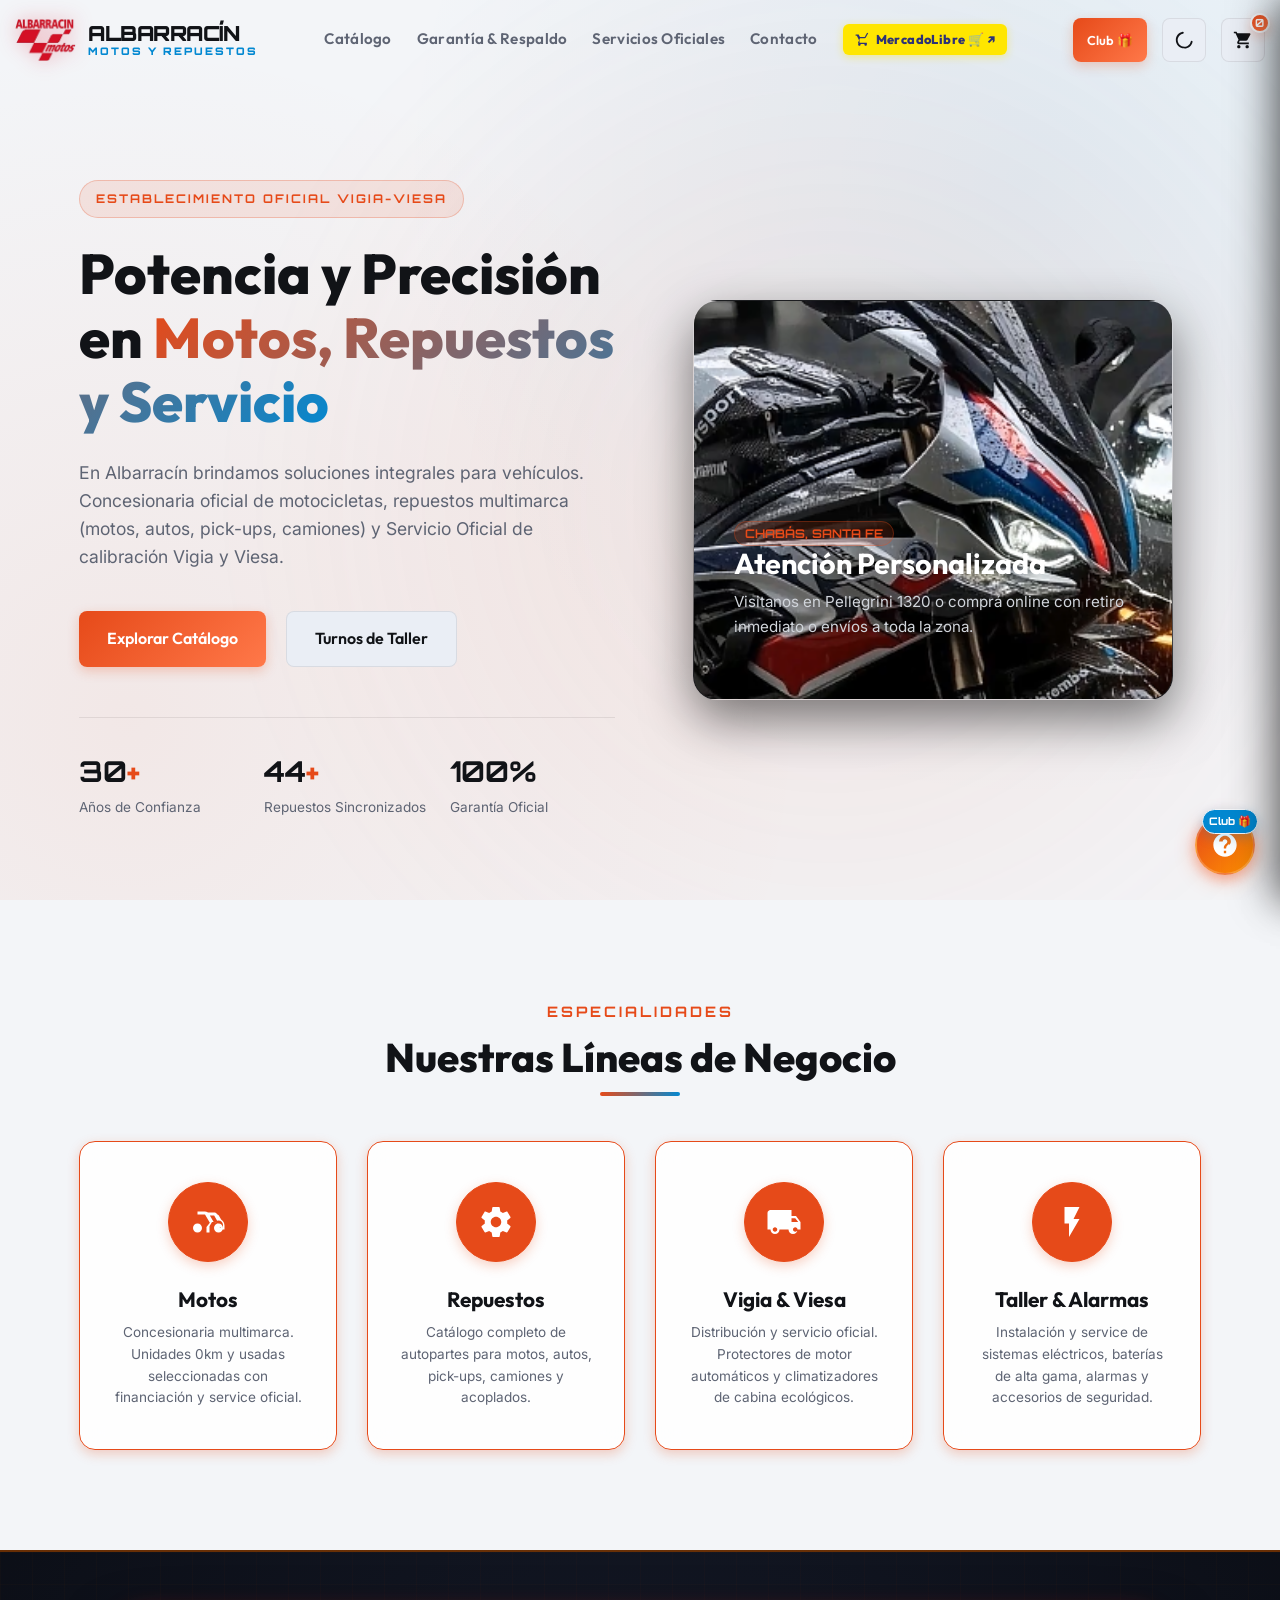
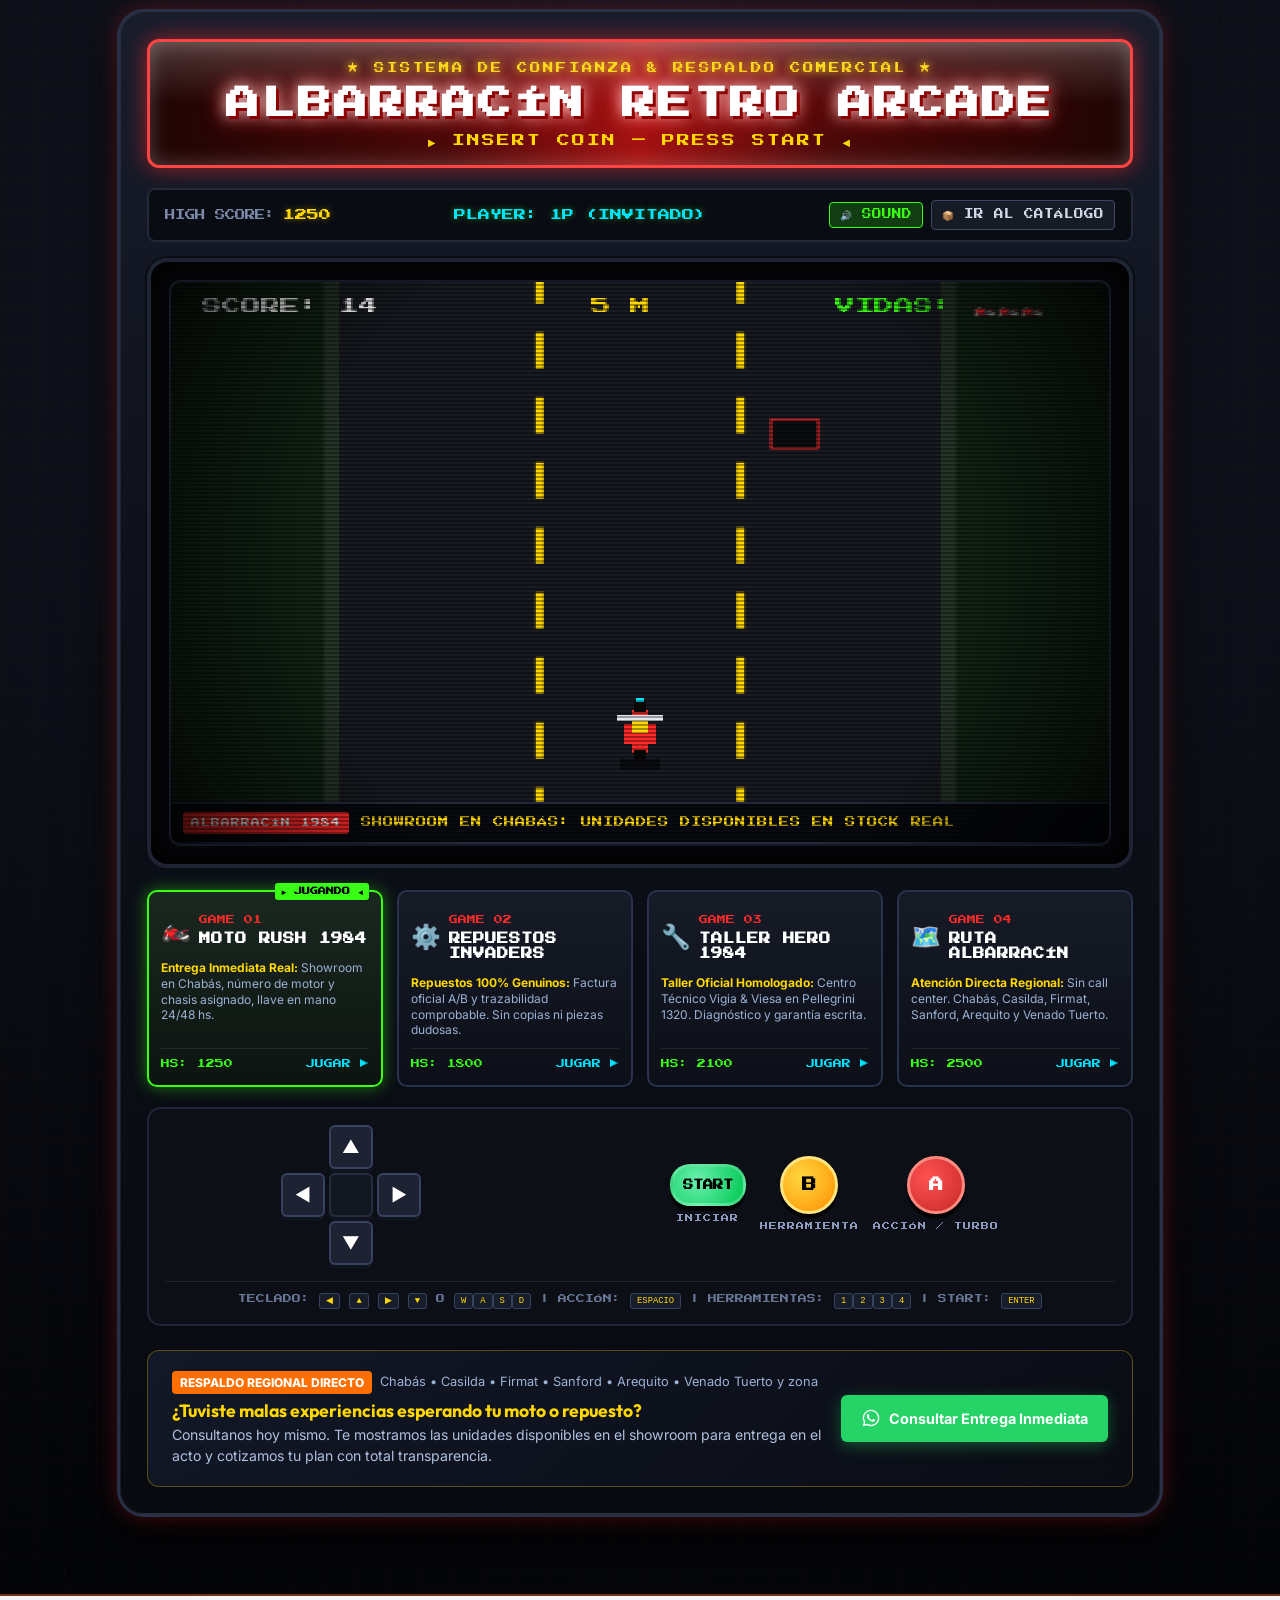
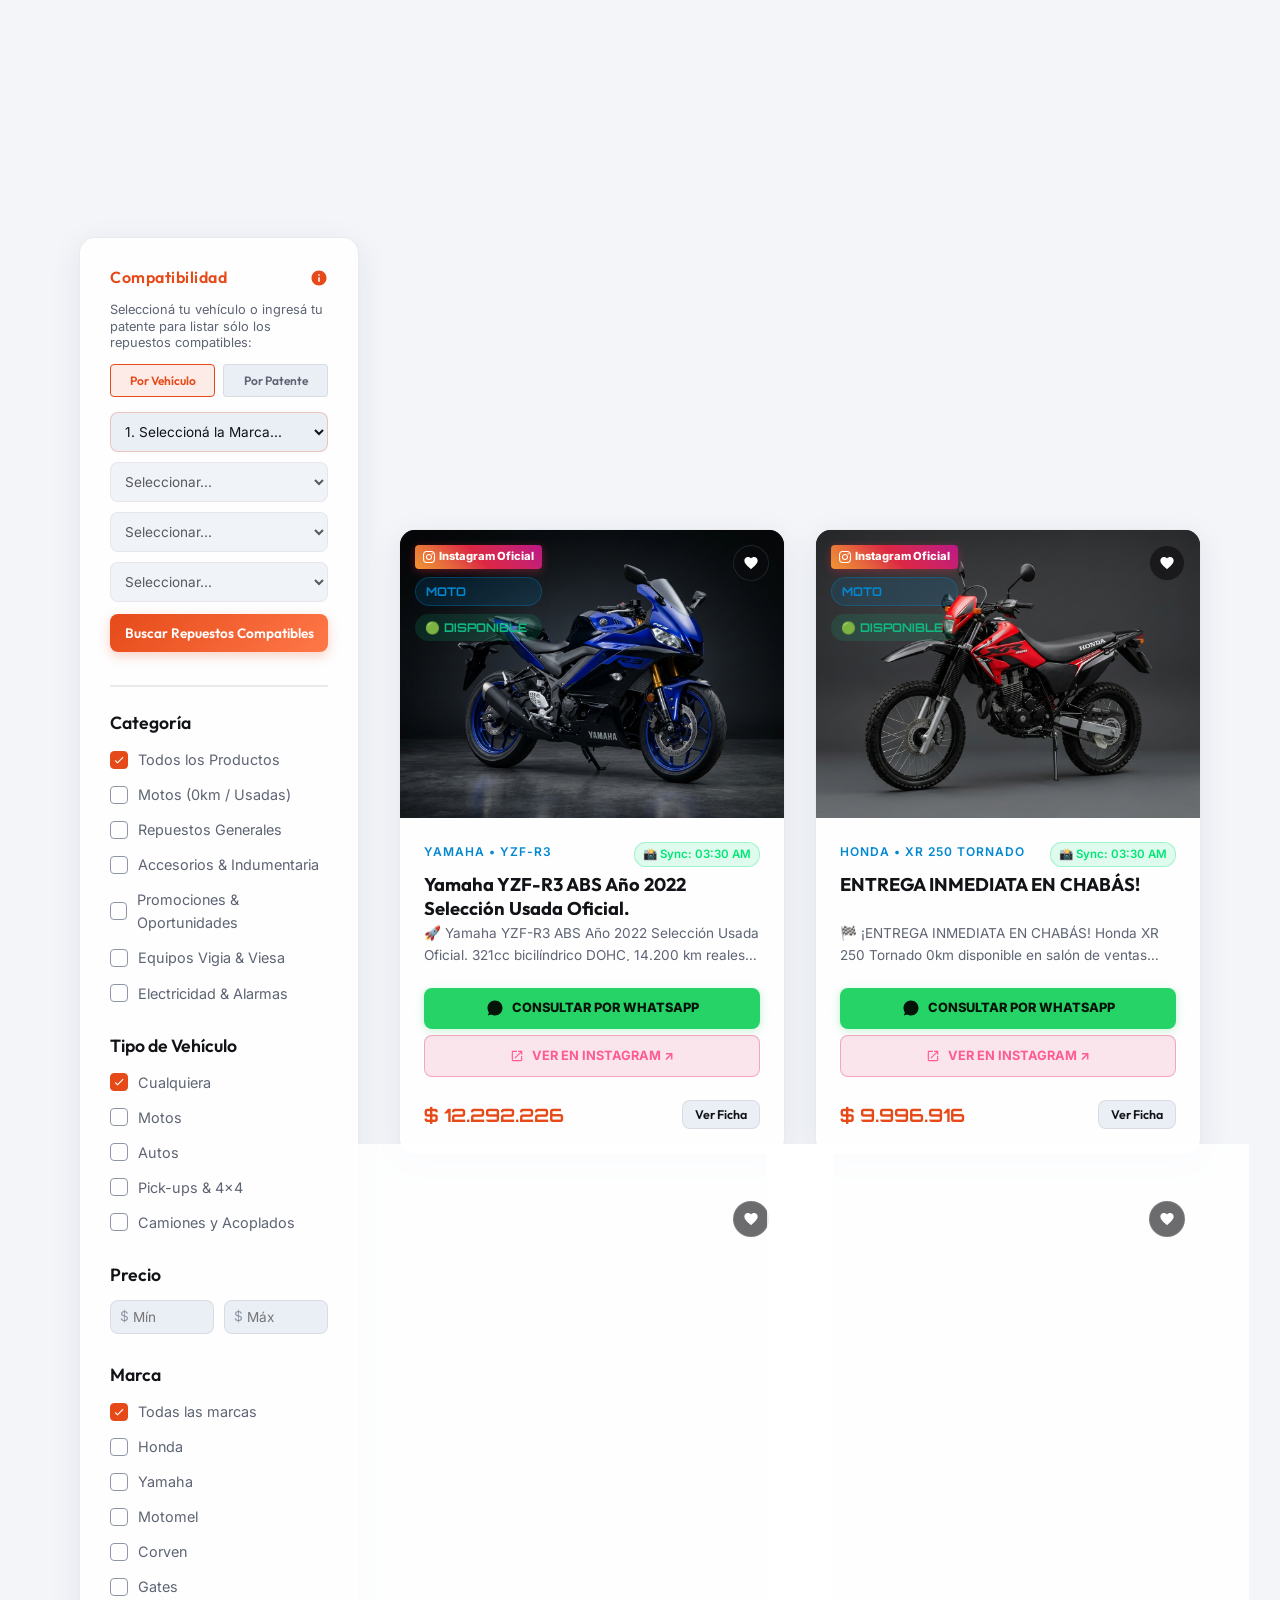
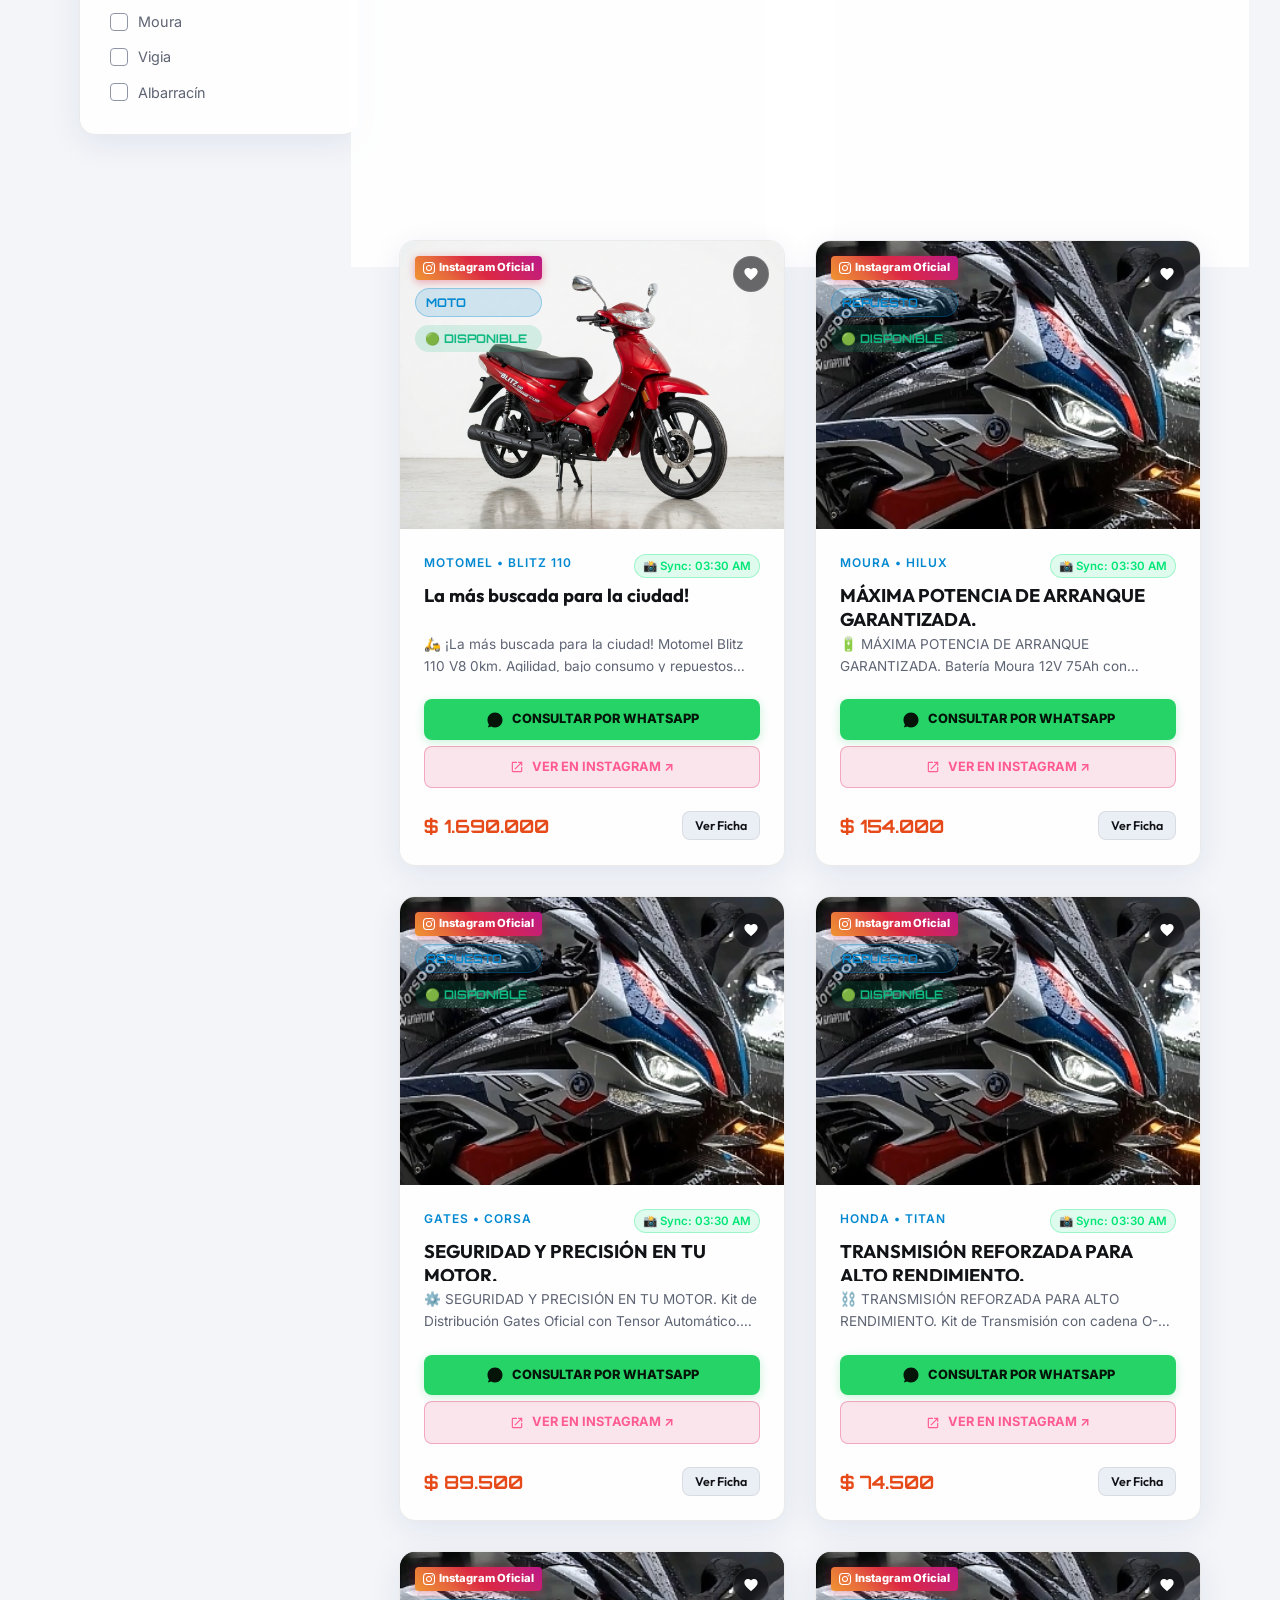
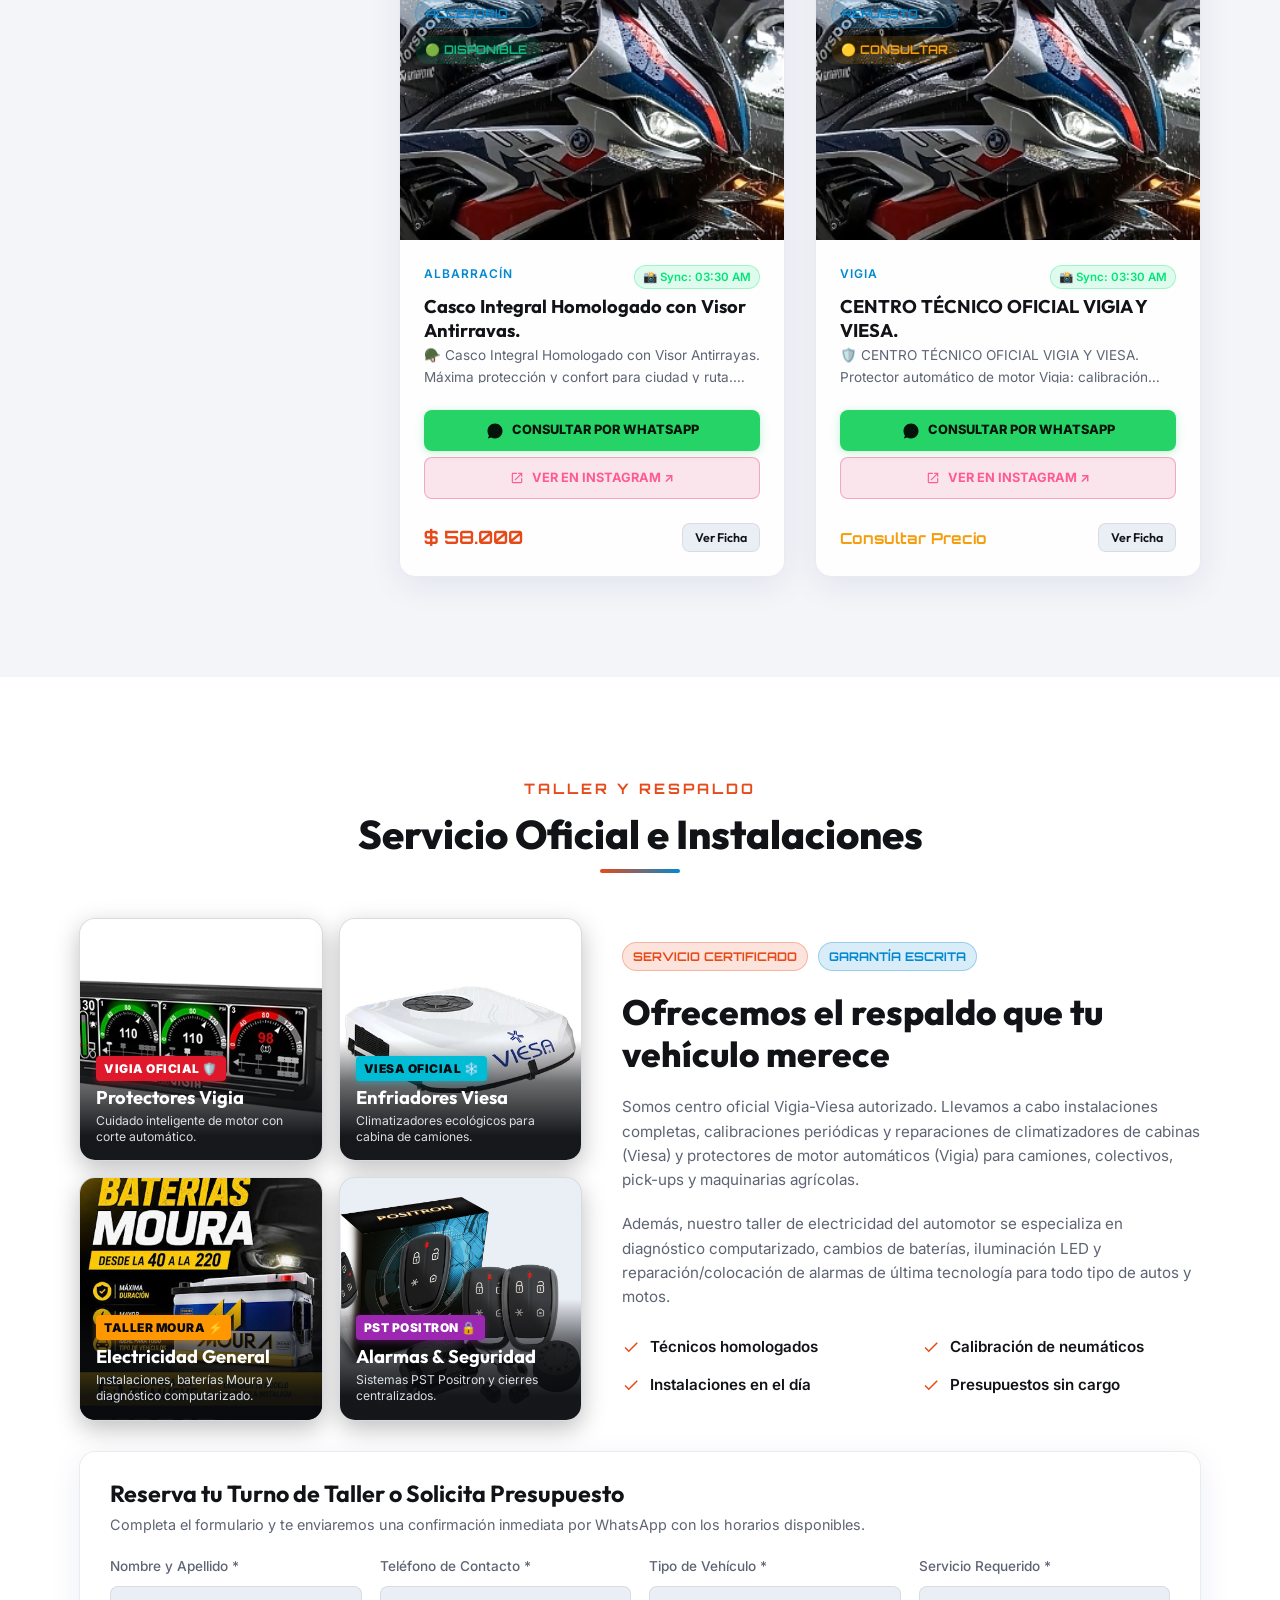
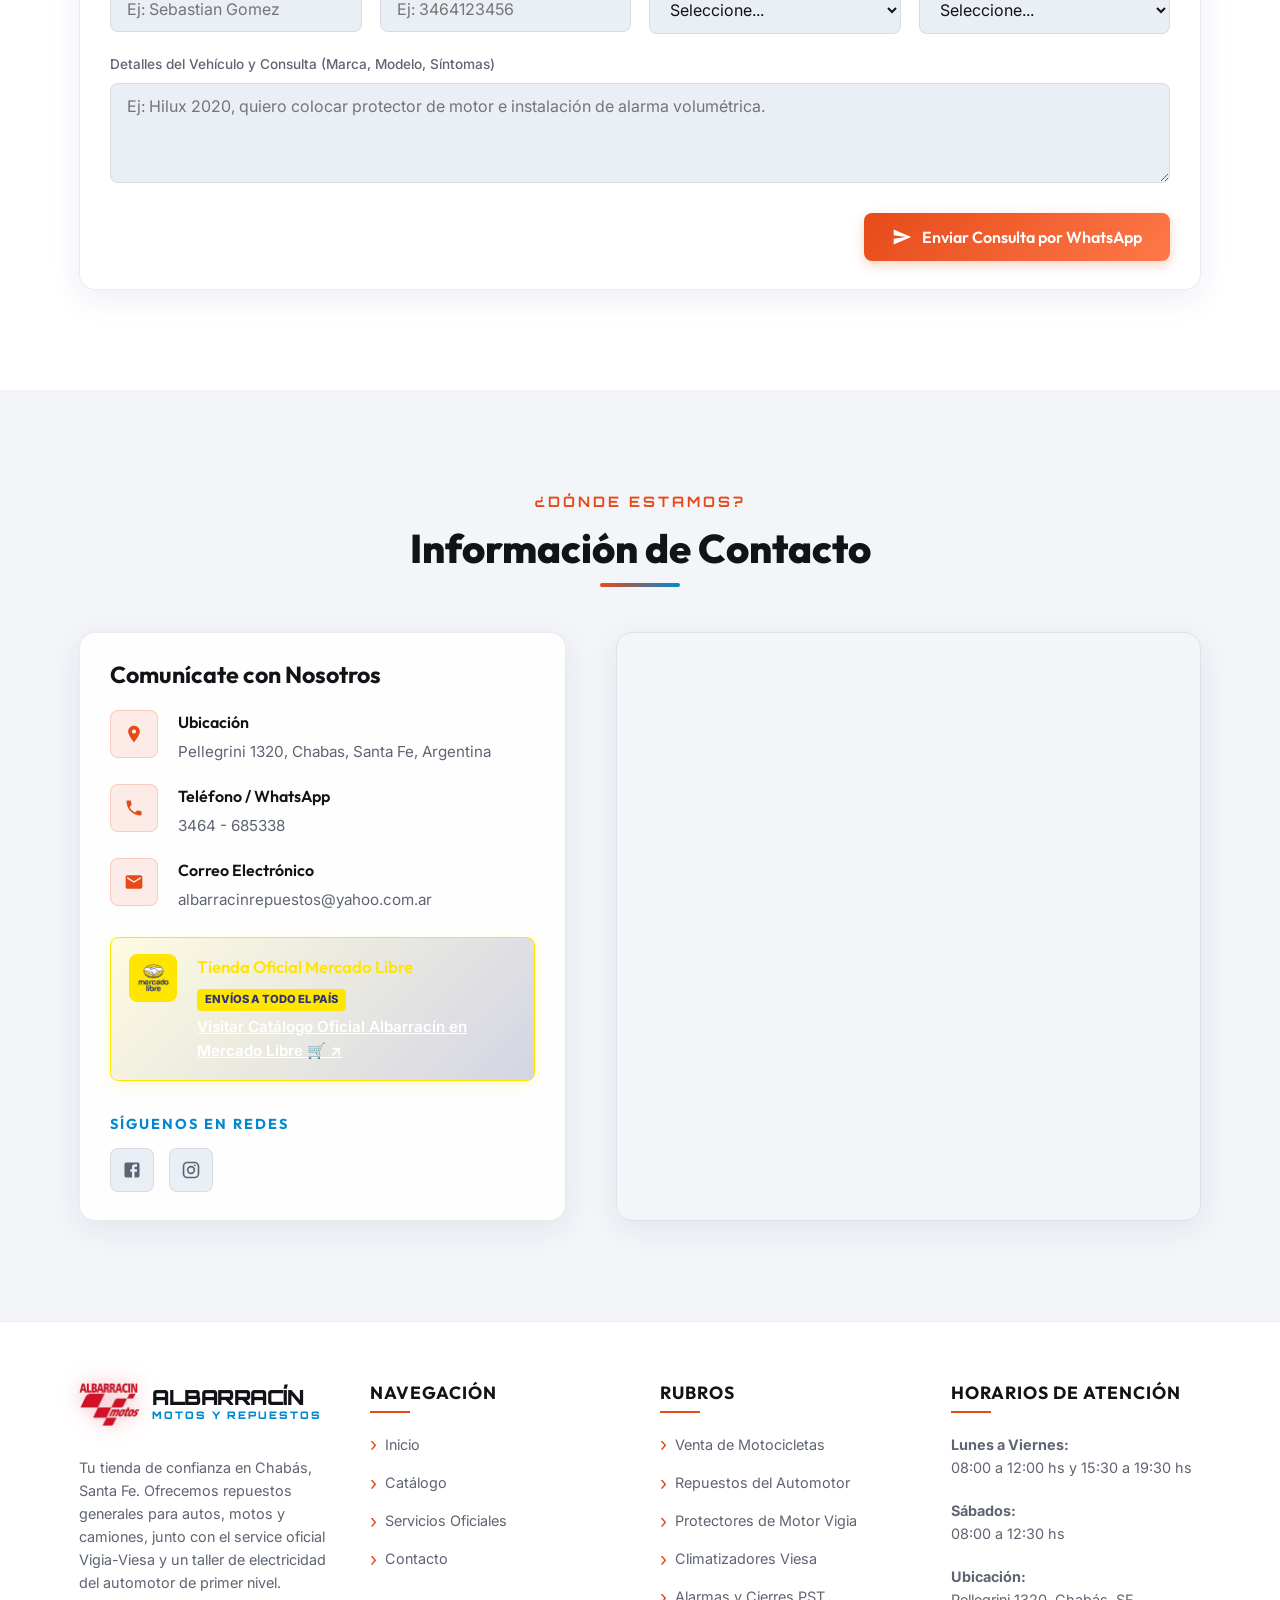
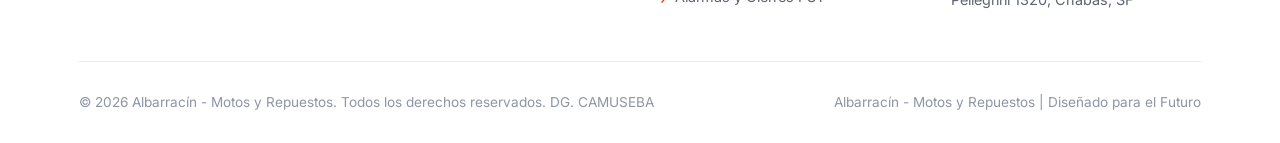
==== commit 72715e07: "feat: renovacion diaria de catalogo con 10 publicaciones oficiales de Instagram" ====
--- a/index.html
+++ b/index.html
@@ -916,30 +916,17 @@
               </div>
             </div>
 
-            <!-- Selector de Fuente de Catálogo: Instagram Smart Catalog vs Técnico / ML -->
-            <div class="catalog-source-tabs reveal" id="catalog-source-tabs">
-              <button type="button" class="catalog-source-btn active" id="tab-source-instagram" onclick="setCatalogSource('instagram')">
-                <span style="font-size: 1.1rem;">📸</span>
-                <span>Instagram Smart Catalog</span>
-                <span class="badge" style="background: linear-gradient(45deg, #f09433, #dc2743, #bc1888); color: #fff; font-size: 0.65rem; padding: 2px 7px;">@albarracinmotos</span>
-              </button>
-              <button type="button" class="catalog-source-btn" id="tab-source-technical" onclick="setCatalogSource('technical')">
-                <span style="font-size: 1.1rem;">⚙️</span>
-                <span>Catálogo Técnico & Mercado Libre</span>
-                <span class="badge" style="background: #3b82f6; color: #fff; font-size: 0.65rem; padding: 2px 7px;">MULTIMARCA</span>
-              </button>
-            </div>
-
-            <!-- Sincronización Oficial Badge (Dinámico) -->
-            <div class="catalog-sync-badge-wrapper reveal" id="catalog-sync-info" style="display: flex; flex-wrap: wrap; align-items: center; justify-content: space-between; gap: 10px; margin-bottom: 20px; padding: 12px 18px; background: rgba(225, 48, 108, 0.08); border: 1px solid rgba(225, 48, 108, 0.3); border-radius: var(--border-radius-sm); font-size: 0.85rem;">
-              <div style="display: flex; align-items: center; gap: 10px;" id="sync-info-left">
-                <span style="display: inline-block; width: 9px; height: 9px; border-radius: 50%; background: #00e676; box-shadow: 0 0 10px #00e676;"></span>
+            <!-- Banner Oficial Albarracín Instagram Smart Catalog (10 publicaciones diarias) -->
+            <div class="catalog-sync-badge-wrapper reveal" id="catalog-sync-info" style="display: flex; flex-wrap: wrap; align-items: center; justify-content: space-between; gap: 14px; margin-bottom: 22px; padding: 14px 20px; background: linear-gradient(135deg, rgba(225, 48, 108, 0.12) 0%, rgba(255, 110, 0, 0.08) 100%); border: 1.5px solid rgba(225, 48, 108, 0.35); border-radius: var(--border-radius-sm); font-size: 0.88rem; box-shadow: 0 4px 15px rgba(225, 48, 108, 0.15);">
+              <div style="display: flex; align-items: center; gap: 12px;" id="sync-info-left">
+                <span style="display: inline-block; width: 10px; height: 10px; border-radius: 50%; background: #00e676; box-shadow: 0 0 12px #00e676; flex-shrink: 0;"></span>
                 <span style="color: var(--text-primary);" id="sync-info-title">
-                  <strong>Instagram Smart Catalog:</strong> Publicaciones oficiales sincronizadas a las 03:30 AM (<span id="sync-updated-text" style="color: var(--accent-orange); font-weight: 600;">Actualizado en vivo</span>)
+                  <strong>Catálogo Oficial @albarracinmotos:</strong> Renovación diaria automática a las 03:30 AM &bull; <span id="sync-updated-text" style="color: #ff5b93; font-weight: 700;">10 publicaciones en vivo</span>
                 </span>
               </div>
-              <div id="sync-info-right">
-                <a href="https://www.instagram.com/albarracinmotos/" target="_blank" rel="noopener noreferrer" id="sync-info-link" style="color: #ff5b93; text-decoration: none; font-weight: 700; display: inline-flex; align-items: center; gap: 6px; font-size: 0.82rem; padding: 4px 10px; background: rgba(225, 48, 108, 0.15); border-radius: 4px; border: 1px solid rgba(225, 48, 108, 0.3);">
+              <div style="display: flex; align-items: center; gap: 10px; flex-wrap: wrap;" id="sync-info-right">
+                <a href="https://www.instagram.com/albarracinmotos/" target="_blank" rel="noopener noreferrer" id="sync-info-link" style="color: #ffffff; text-decoration: none; font-weight: 800; display: inline-flex; align-items: center; gap: 8px; font-size: 0.82rem; padding: 6px 14px; background: linear-gradient(45deg, #f09433, #dc2743, #bc1888); border-radius: 6px; box-shadow: 0 2px 10px rgba(220, 39, 67, 0.35);">
+                  <svg viewBox="0 0 24 24" style="width: 15px; height: 15px; fill: currentColor;"><path d="M12 2.163c3.204 0 3.584.012 4.85.07 3.252.148 4.771 1.691 4.919 4.919.058 1.265.069 1.645.069 4.849 0 3.205-.012 3.584-.069 4.849-.149 3.225-1.664 4.771-4.919 4.919-1.266.058-1.644.07-4.85.07-3.204 0-3.584-.012-4.849-.07-3.26-.149-4.771-1.699-4.919-4.92-.058-1.265-.07-1.644-.07-4.849 0-3.204.013-3.583.07-4.849.149-3.227 1.664-4.771 4.919-4.919 1.266-.057 1.645-.069 4.849-.069zm0-2.163c-3.259 0-3.667.014-4.947.072-4.358.2-6.78 2.618-6.98 6.98-.059 1.281-.073 1.689-.073 4.948 0 3.259.014 3.668.072 4.948.2 4.358 2.618 6.78 6.98 6.98 1.281.058 1.689.072 4.948.072 3.259 0 3.668-.014 4.948-.072 4.354-.2 6.782-2.618 6.979-6.98.059-1.28.073-1.689.073-4.948 0-3.259-.014-3.667-.072-4.947-.196-4.354-2.617-6.78-6.979-6.98-1.281-.059-1.69-.073-4.949-.073zm0 5.838c-3.403 0-6.162 2.759-6.162 6.162s2.759 6.163 6.162 6.163 6.162-2.759 6.162-6.163c0-3.403-2.759-6.162-6.162-6.162zm0 10.162c-2.209 0-4-1.79-4-4 0-2.209 1.791-4 4-4s4 1.791 4 4c0 2.21-1.791 4-4 4zm6.406-11.845c-.796 0-1.441.645-1.441 1.44s.645 1.44 1.441 1.44c.795 0 1.439-.645 1.439-1.44s-.644-1.44-1.439-1.44z"/></svg>
                   <span>Seguir @albarracinmotos ↗</span>
                 </a>
               </div>
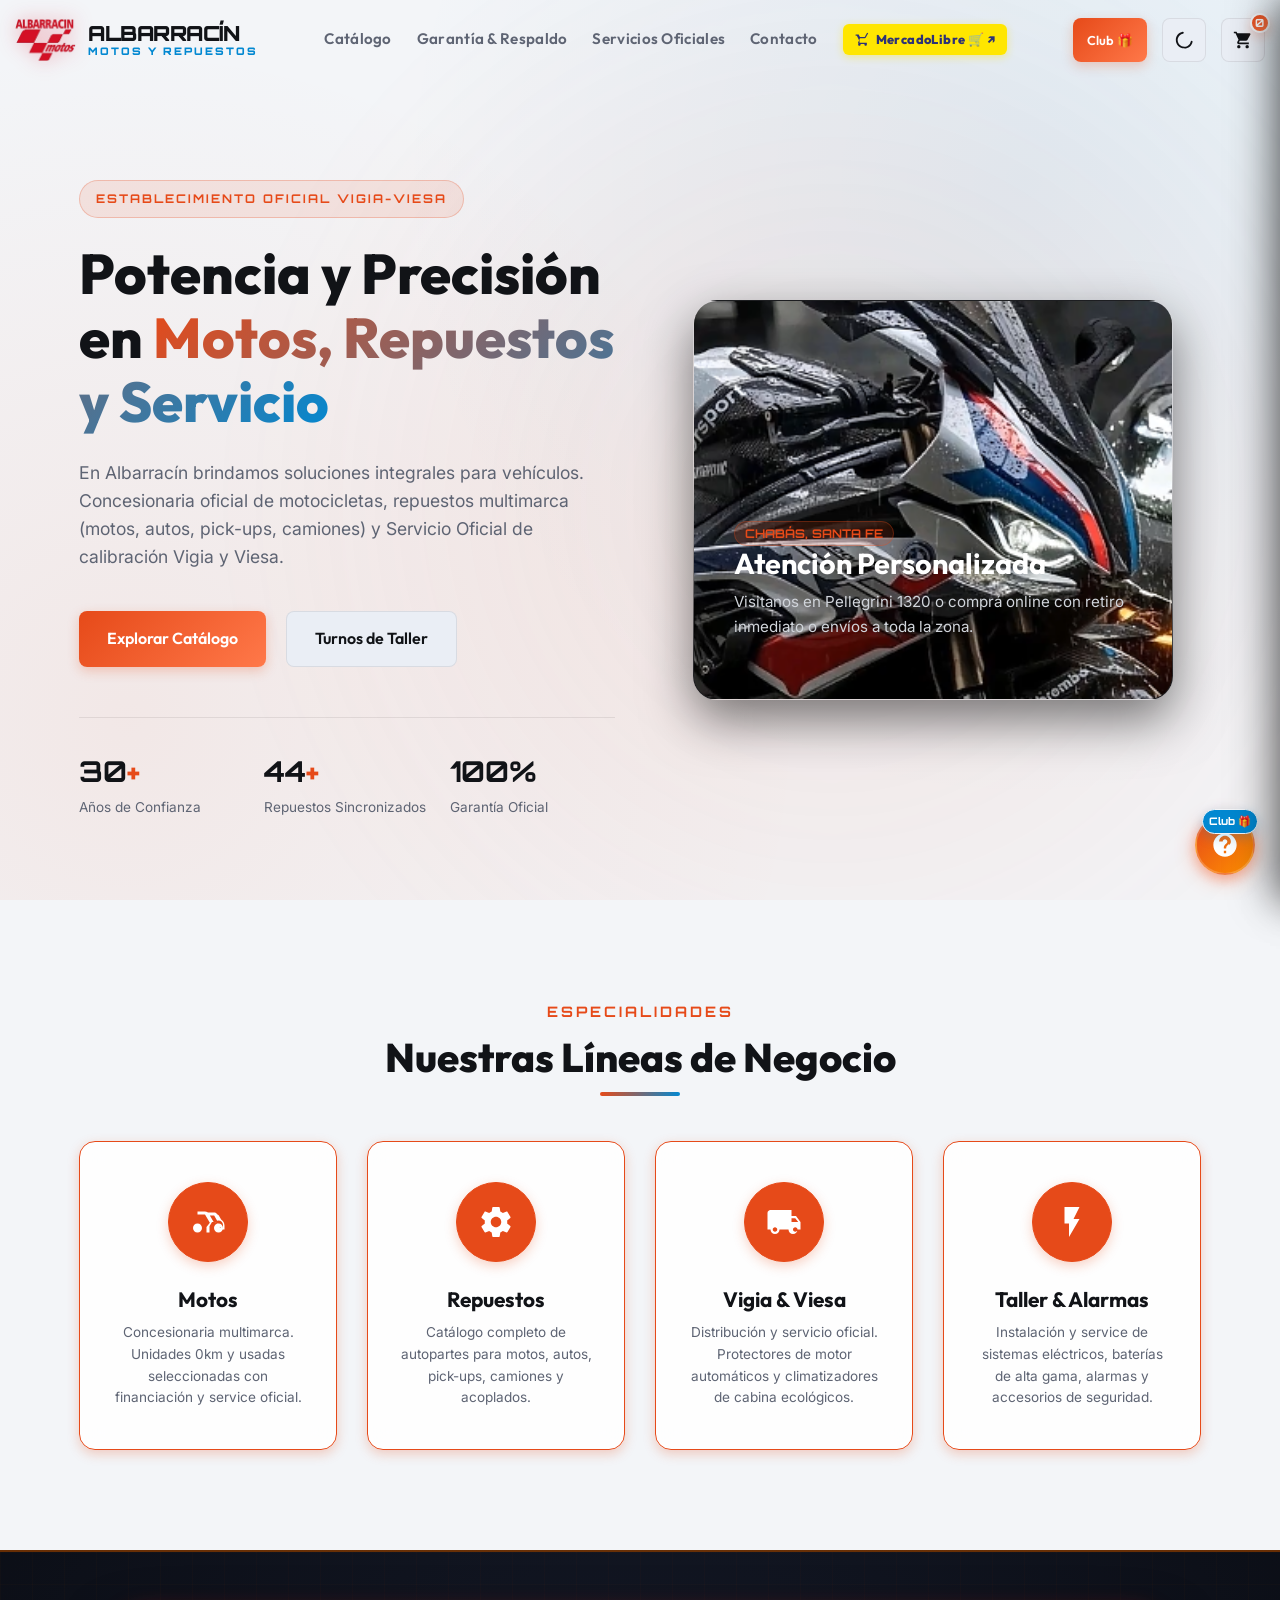
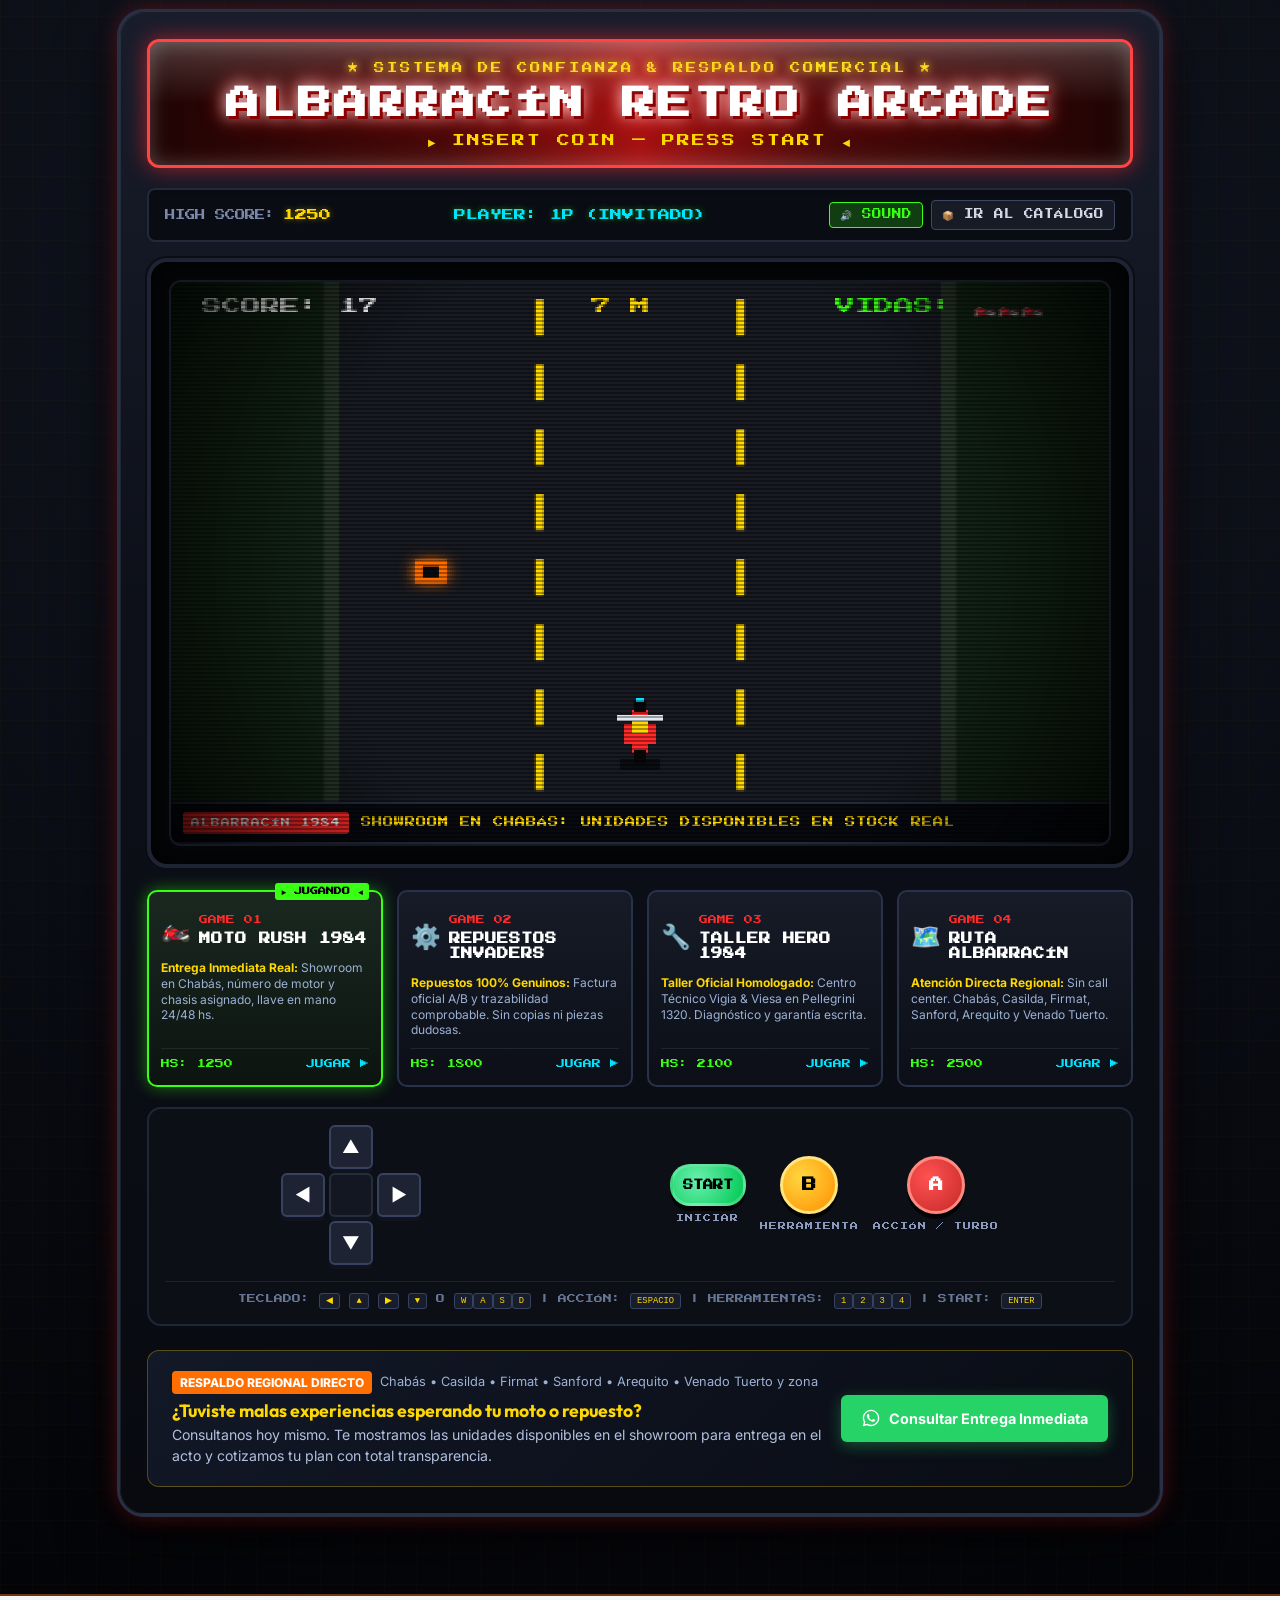
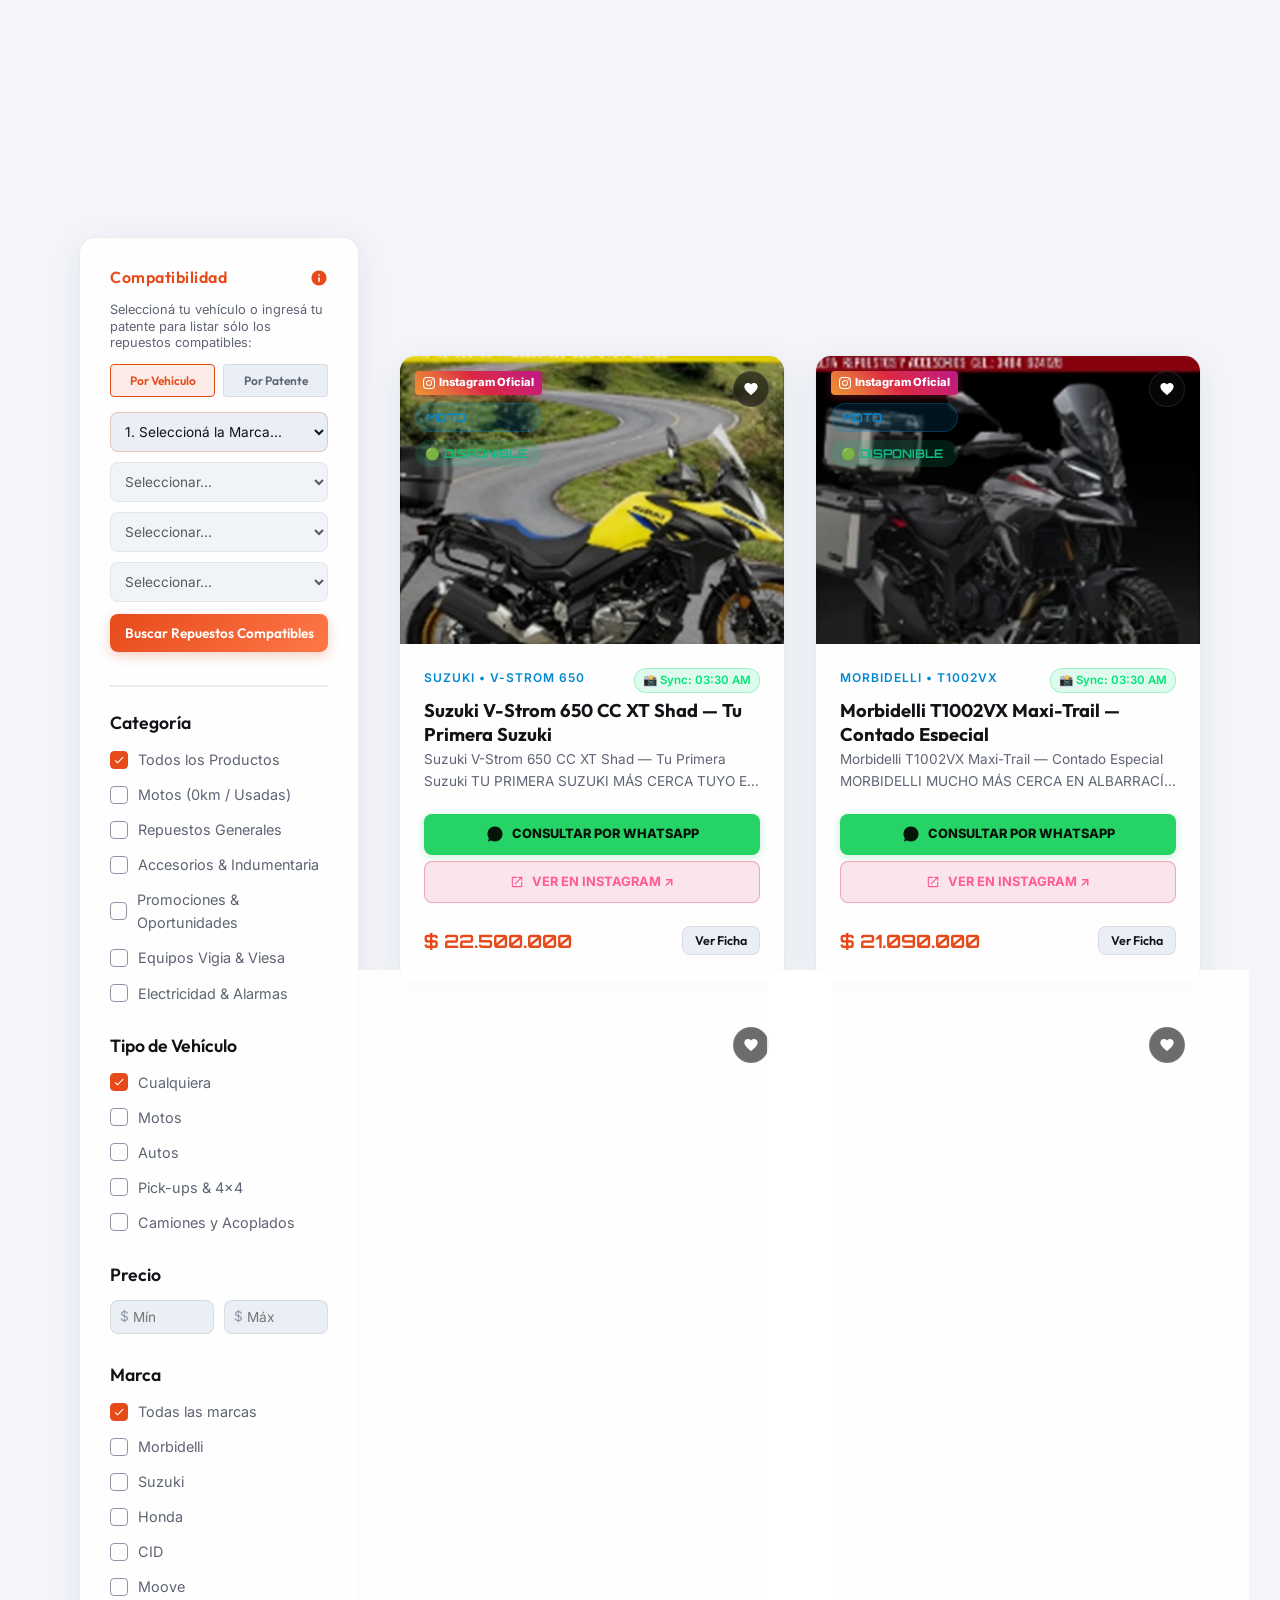
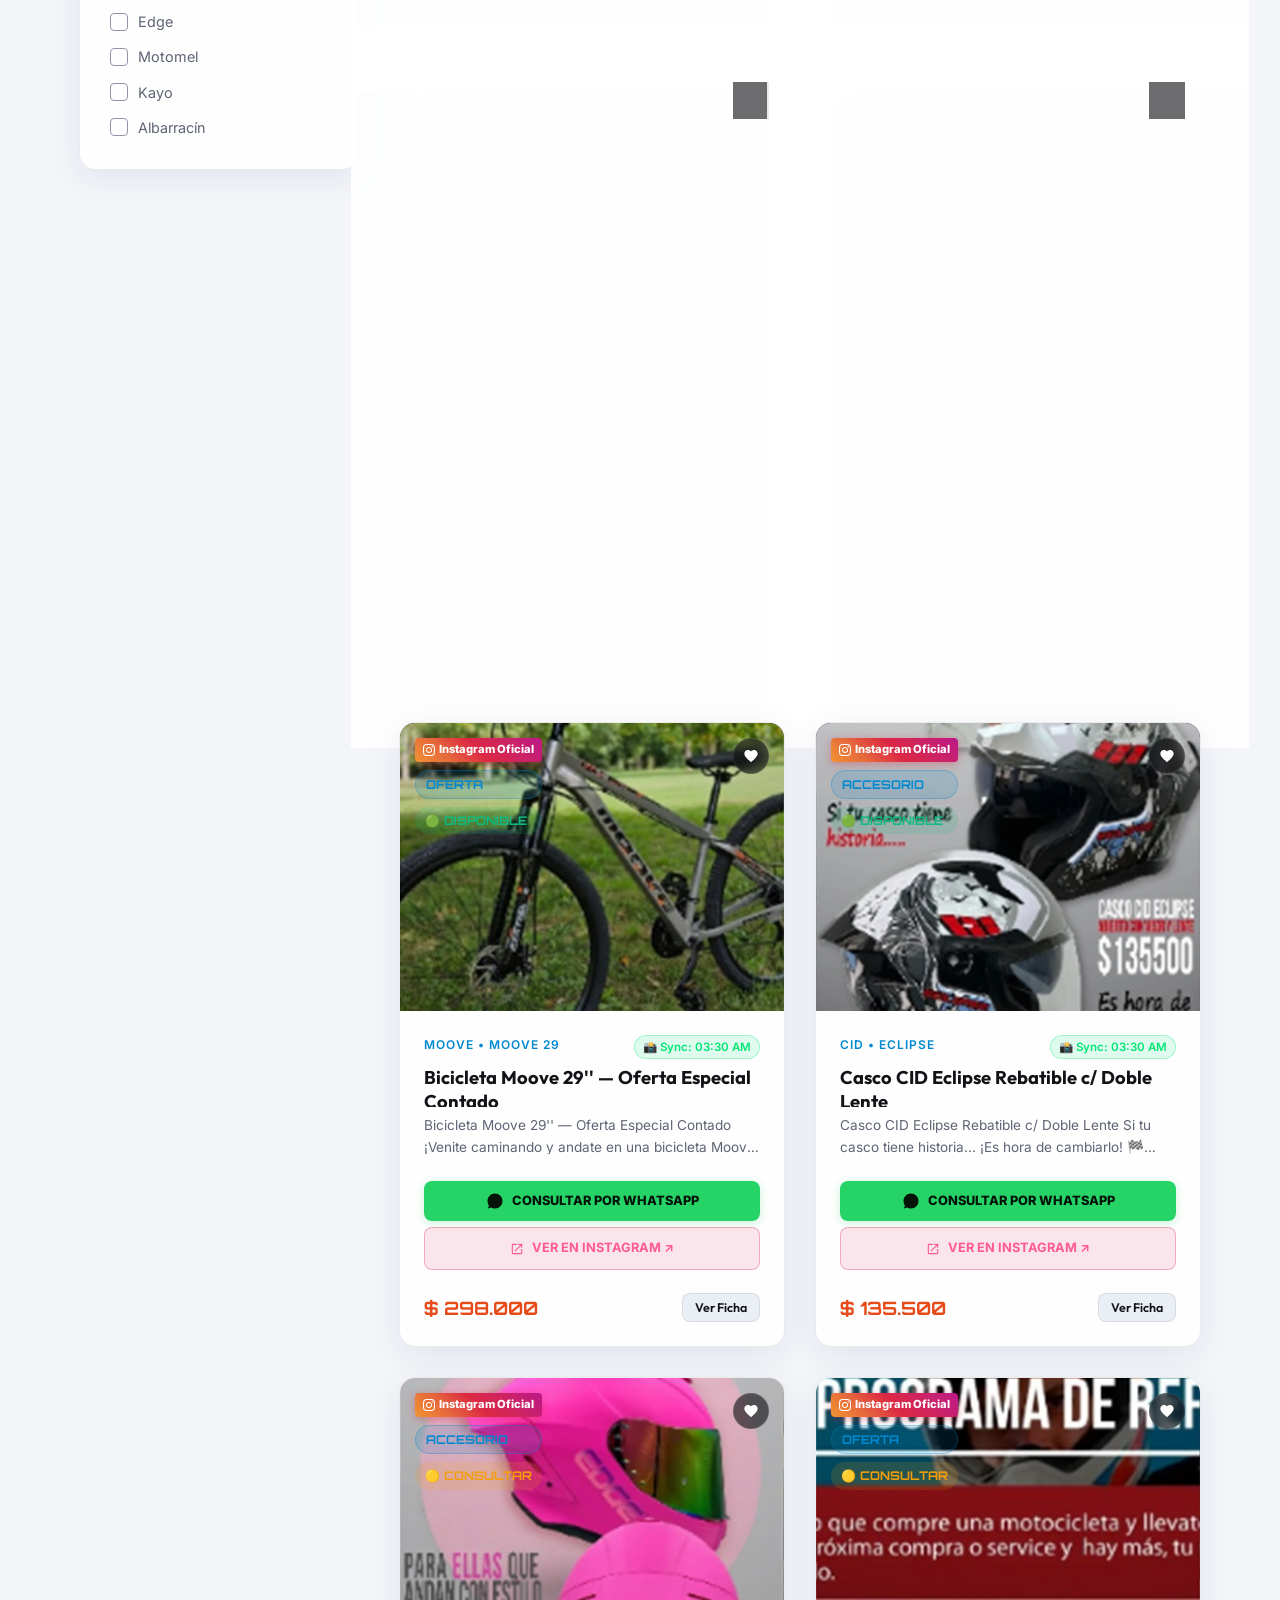
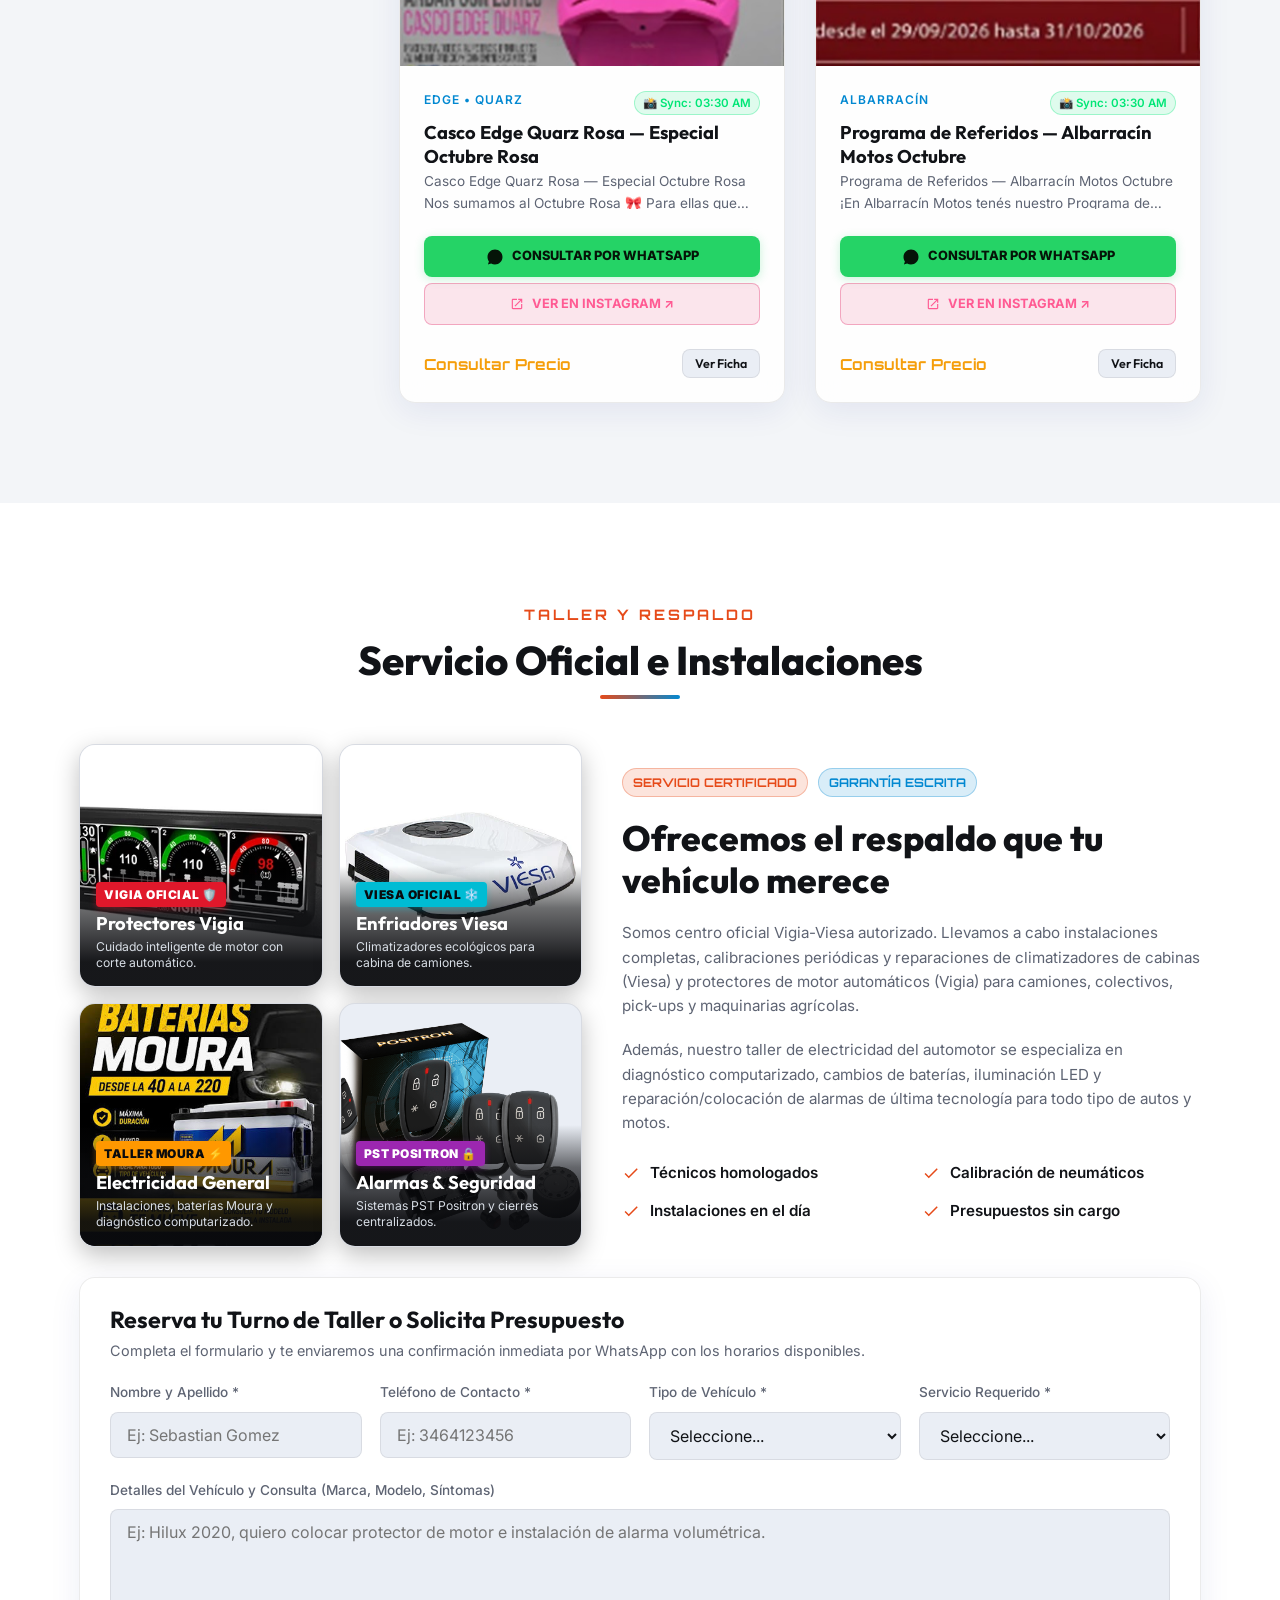
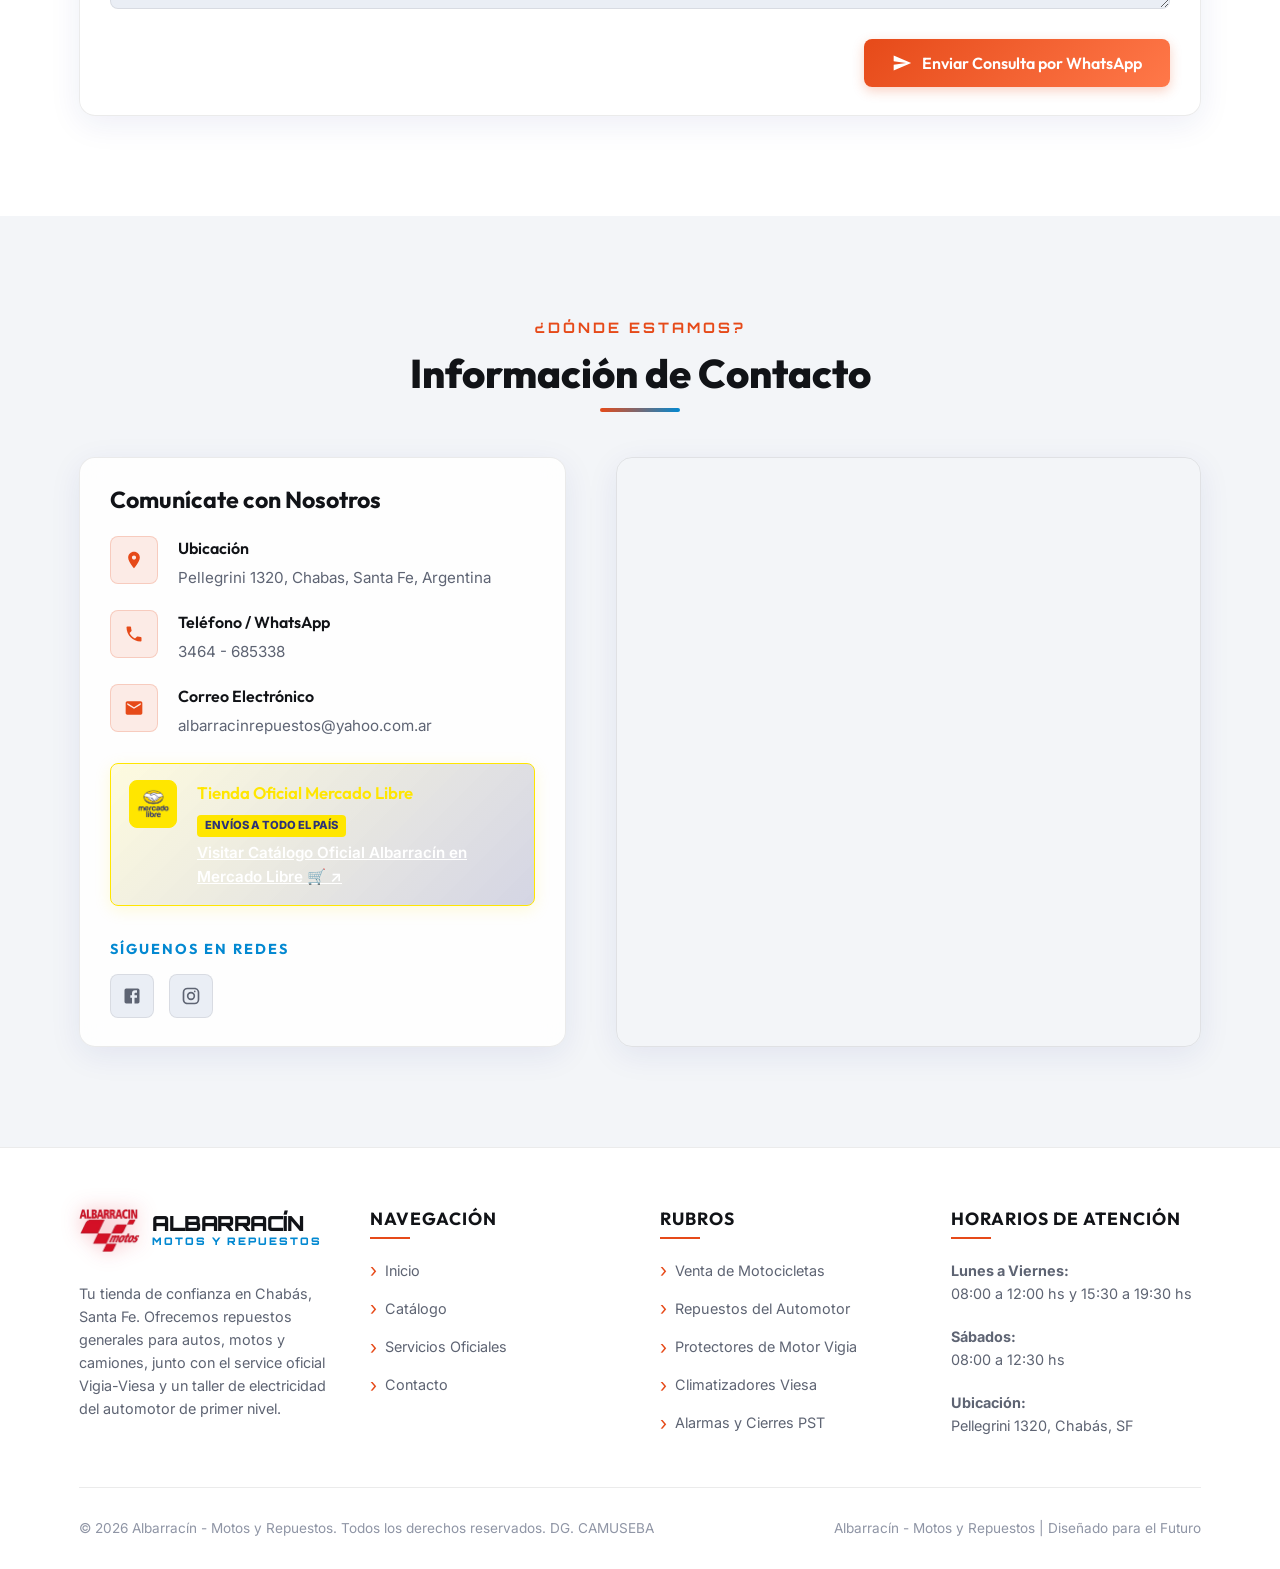
==== commit 3747fe77: "style: quitar banner informativo de sincronizacion sobre el catalogo" ====
--- a/index.html
+++ b/index.html
@@ -915,23 +915,6 @@
                 </svg>
               </div>
             </div>
-
-            <!-- Banner Oficial Albarracín Instagram Smart Catalog (10 publicaciones diarias) -->
-            <div class="catalog-sync-badge-wrapper reveal" id="catalog-sync-info" style="display: flex; flex-wrap: wrap; align-items: center; justify-content: space-between; gap: 14px; margin-bottom: 22px; padding: 14px 20px; background: linear-gradient(135deg, rgba(225, 48, 108, 0.12) 0%, rgba(255, 110, 0, 0.08) 100%); border: 1.5px solid rgba(225, 48, 108, 0.35); border-radius: var(--border-radius-sm); font-size: 0.88rem; box-shadow: 0 4px 15px rgba(225, 48, 108, 0.15);">
-              <div style="display: flex; align-items: center; gap: 12px;" id="sync-info-left">
-                <span style="display: inline-block; width: 10px; height: 10px; border-radius: 50%; background: #00e676; box-shadow: 0 0 12px #00e676; flex-shrink: 0;"></span>
-                <span style="color: var(--text-primary);" id="sync-info-title">
-                  <strong>Catálogo Oficial @albarracinmotos:</strong> Renovación diaria automática a las 03:30 AM &bull; <span id="sync-updated-text" style="color: #ff5b93; font-weight: 700;">10 publicaciones en vivo</span>
-                </span>
-              </div>
-              <div style="display: flex; align-items: center; gap: 10px; flex-wrap: wrap;" id="sync-info-right">
-                <a href="https://www.instagram.com/albarracinmotos/" target="_blank" rel="noopener noreferrer" id="sync-info-link" style="color: #ffffff; text-decoration: none; font-weight: 800; display: inline-flex; align-items: center; gap: 8px; font-size: 0.82rem; padding: 6px 14px; background: linear-gradient(45deg, #f09433, #dc2743, #bc1888); border-radius: 6px; box-shadow: 0 2px 10px rgba(220, 39, 67, 0.35);">
-                  <svg viewBox="0 0 24 24" style="width: 15px; height: 15px; fill: currentColor;"><path d="M12 2.163c3.204 0 3.584.012 4.85.07 3.252.148 4.771 1.691 4.919 4.919.058 1.265.069 1.645.069 4.849 0 3.205-.012 3.584-.069 4.849-.149 3.225-1.664 4.771-4.919 4.919-1.266.058-1.644.07-4.85.07-3.204 0-3.584-.012-4.849-.07-3.26-.149-4.771-1.699-4.919-4.92-.058-1.265-.07-1.644-.07-4.849 0-3.204.013-3.583.07-4.849.149-3.227 1.664-4.771 4.919-4.919 1.266-.057 1.645-.069 4.849-.069zm0-2.163c-3.259 0-3.667.014-4.947.072-4.358.2-6.78 2.618-6.98 6.98-.059 1.281-.073 1.689-.073 4.948 0 3.259.014 3.668.072 4.948.2 4.358 2.618 6.78 6.98 6.98 1.281.058 1.689.072 4.948.072 3.259 0 3.668-.014 4.948-.072 4.354-.2 6.782-2.618 6.979-6.98.059-1.28.073-1.689.073-4.948 0-3.259-.014-3.667-.072-4.947-.196-4.354-2.617-6.78-6.979-6.98-1.281-.059-1.69-.073-4.949-.073zm0 5.838c-3.403 0-6.162 2.759-6.162 6.162s2.759 6.163 6.162 6.163 6.162-2.759 6.162-6.163c0-3.403-2.759-6.162-6.162-6.162zm0 10.162c-2.209 0-4-1.79-4-4 0-2.209 1.791-4 4-4s4 1.791 4 4c0 2.21-1.791 4-4 4zm6.406-11.845c-.796 0-1.441.645-1.441 1.44s.645 1.44 1.441 1.44c.795 0 1.439-.645 1.439-1.44s-.644-1.44-1.439-1.44z"/></svg>
-                  <span>Seguir @albarracinmotos ↗</span>
-                </a>
-              </div>
-            </div>
-
             <!-- Products Grid -->
             <div class="products-grid" id="products-grid-container">
               <!-- Dynamically populated by JS -->
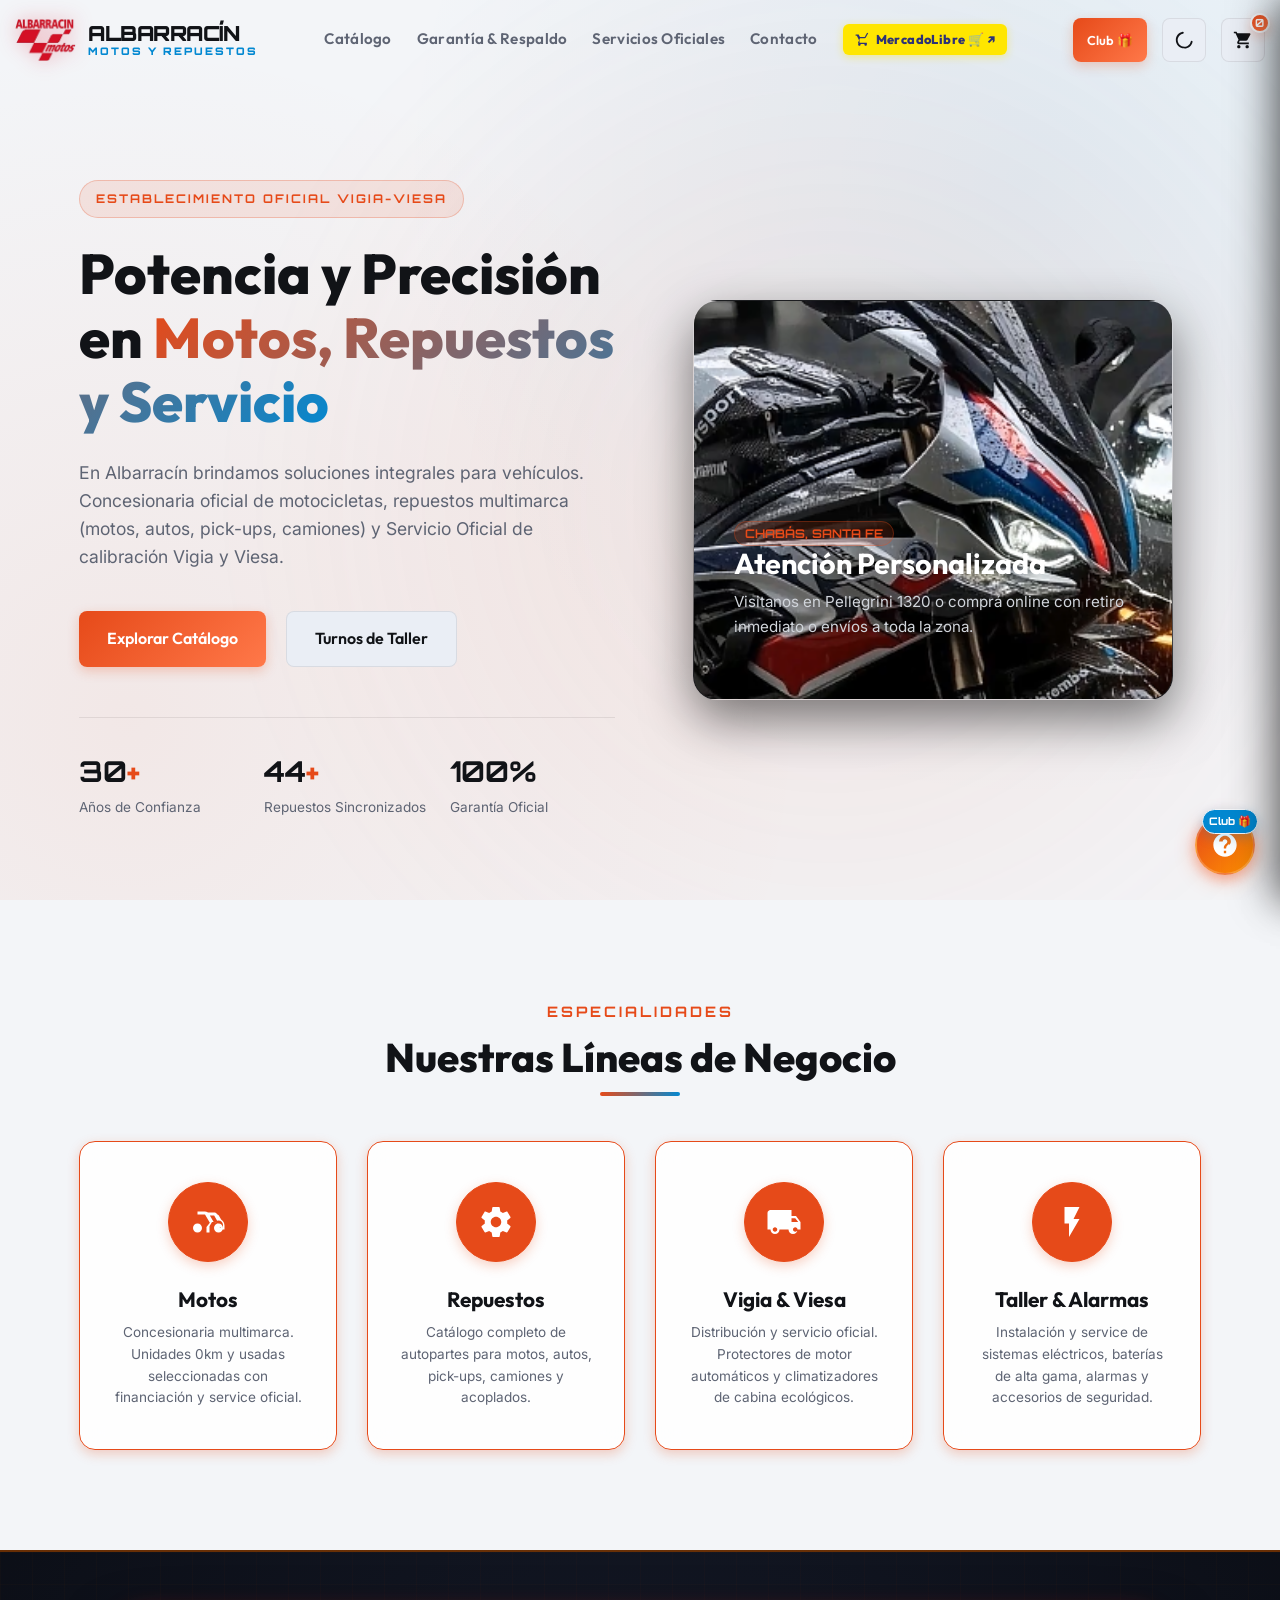
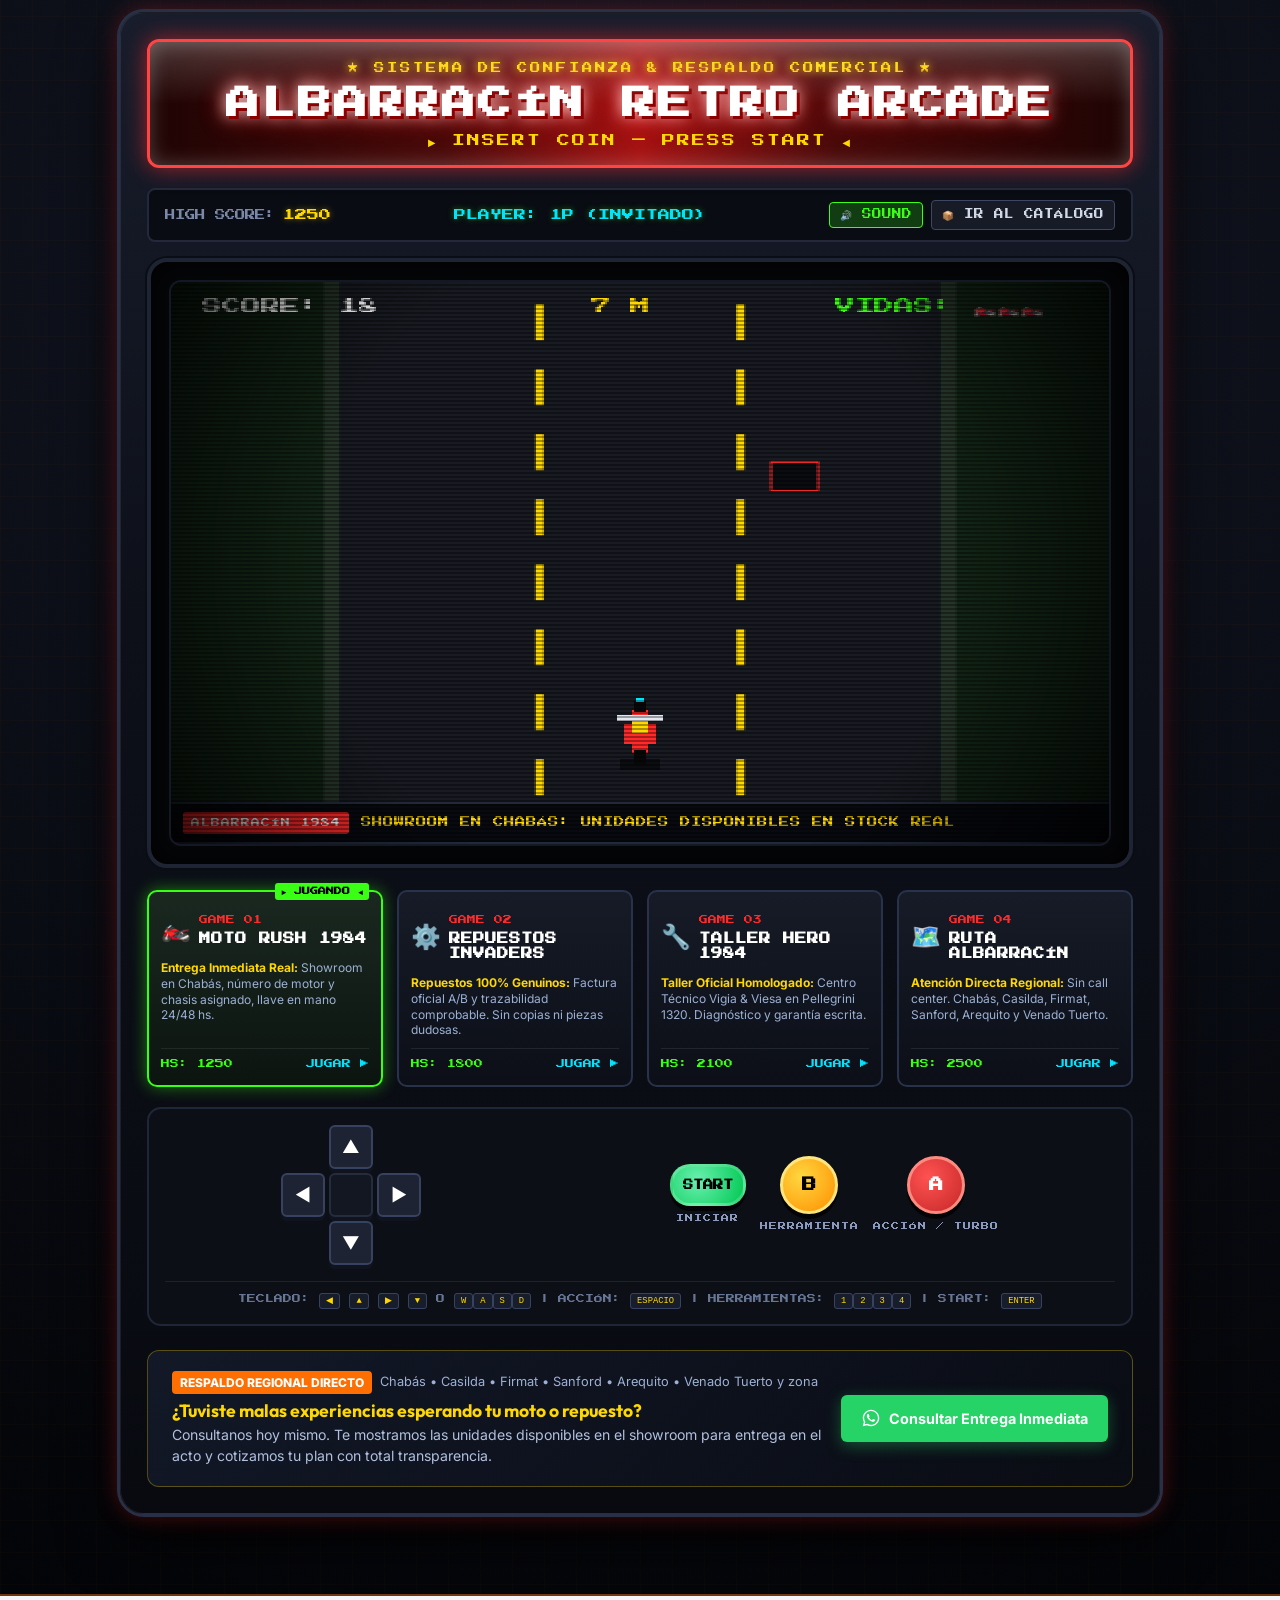
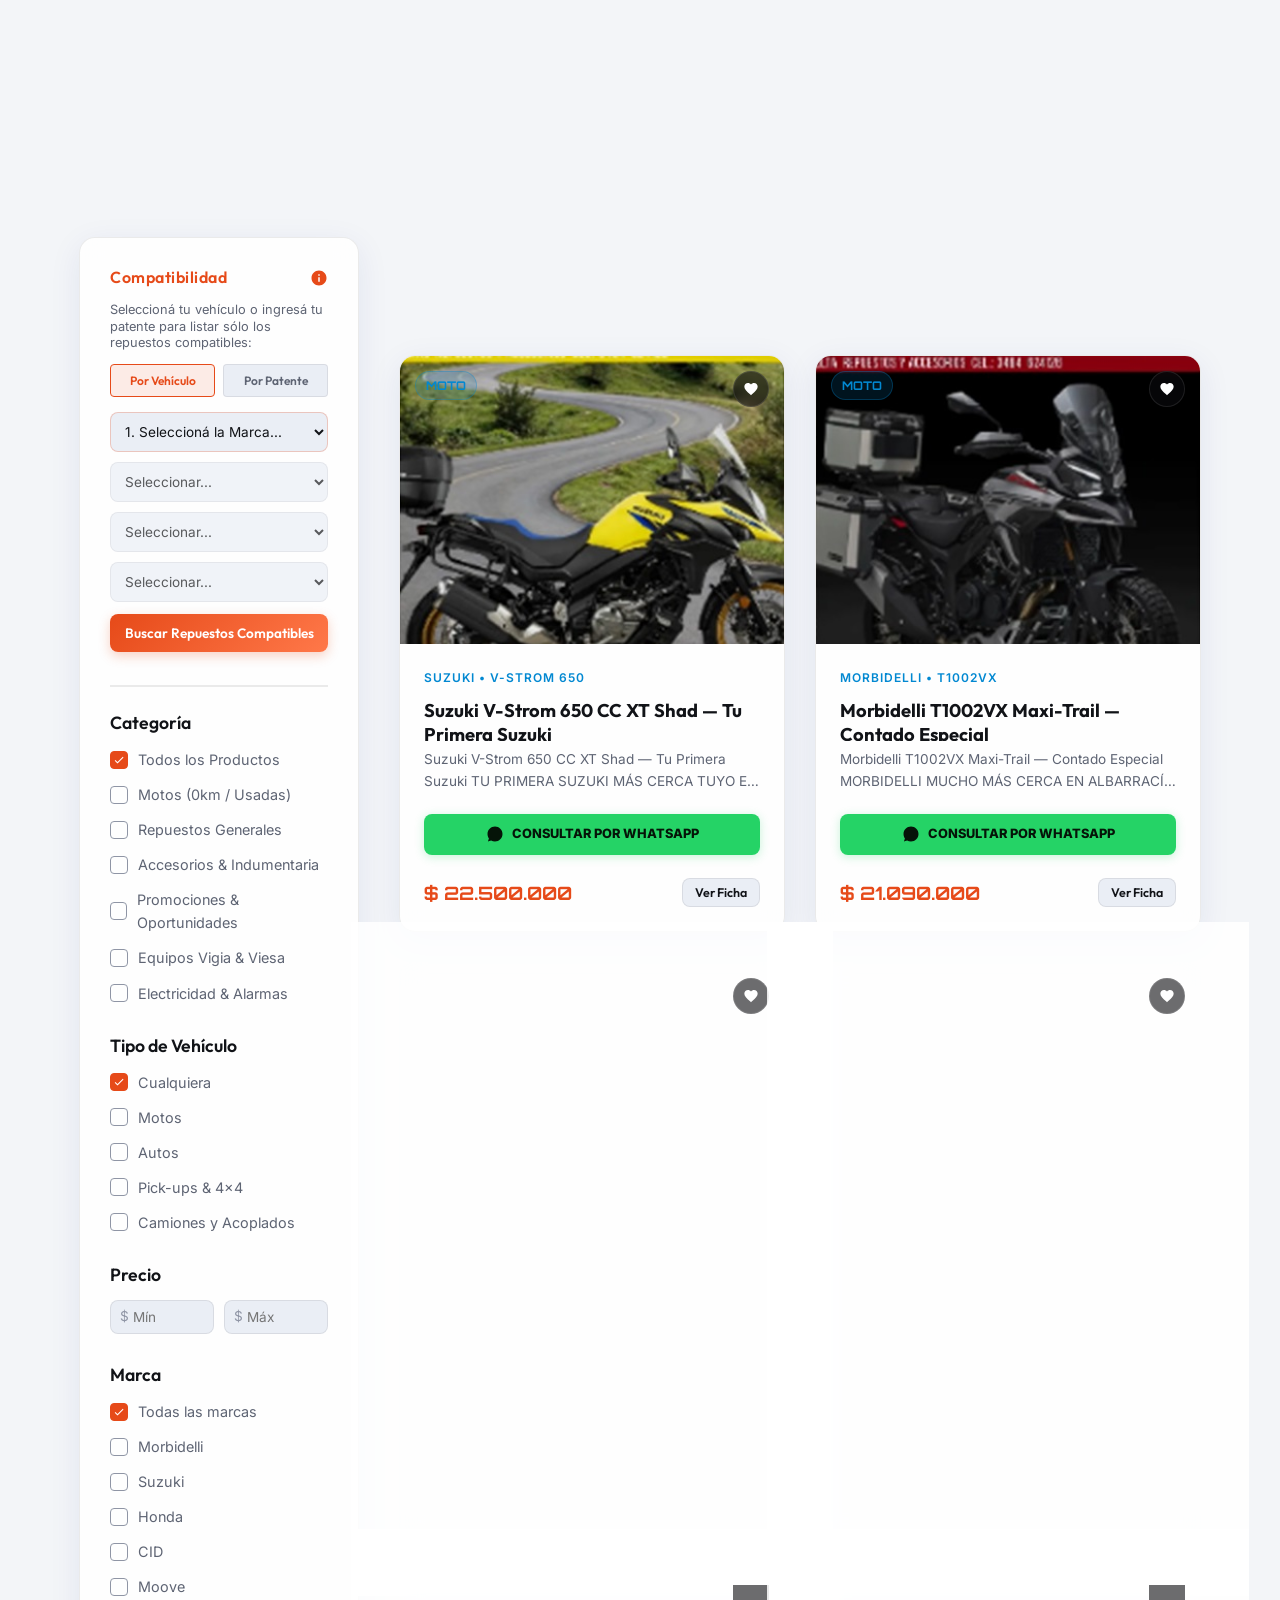
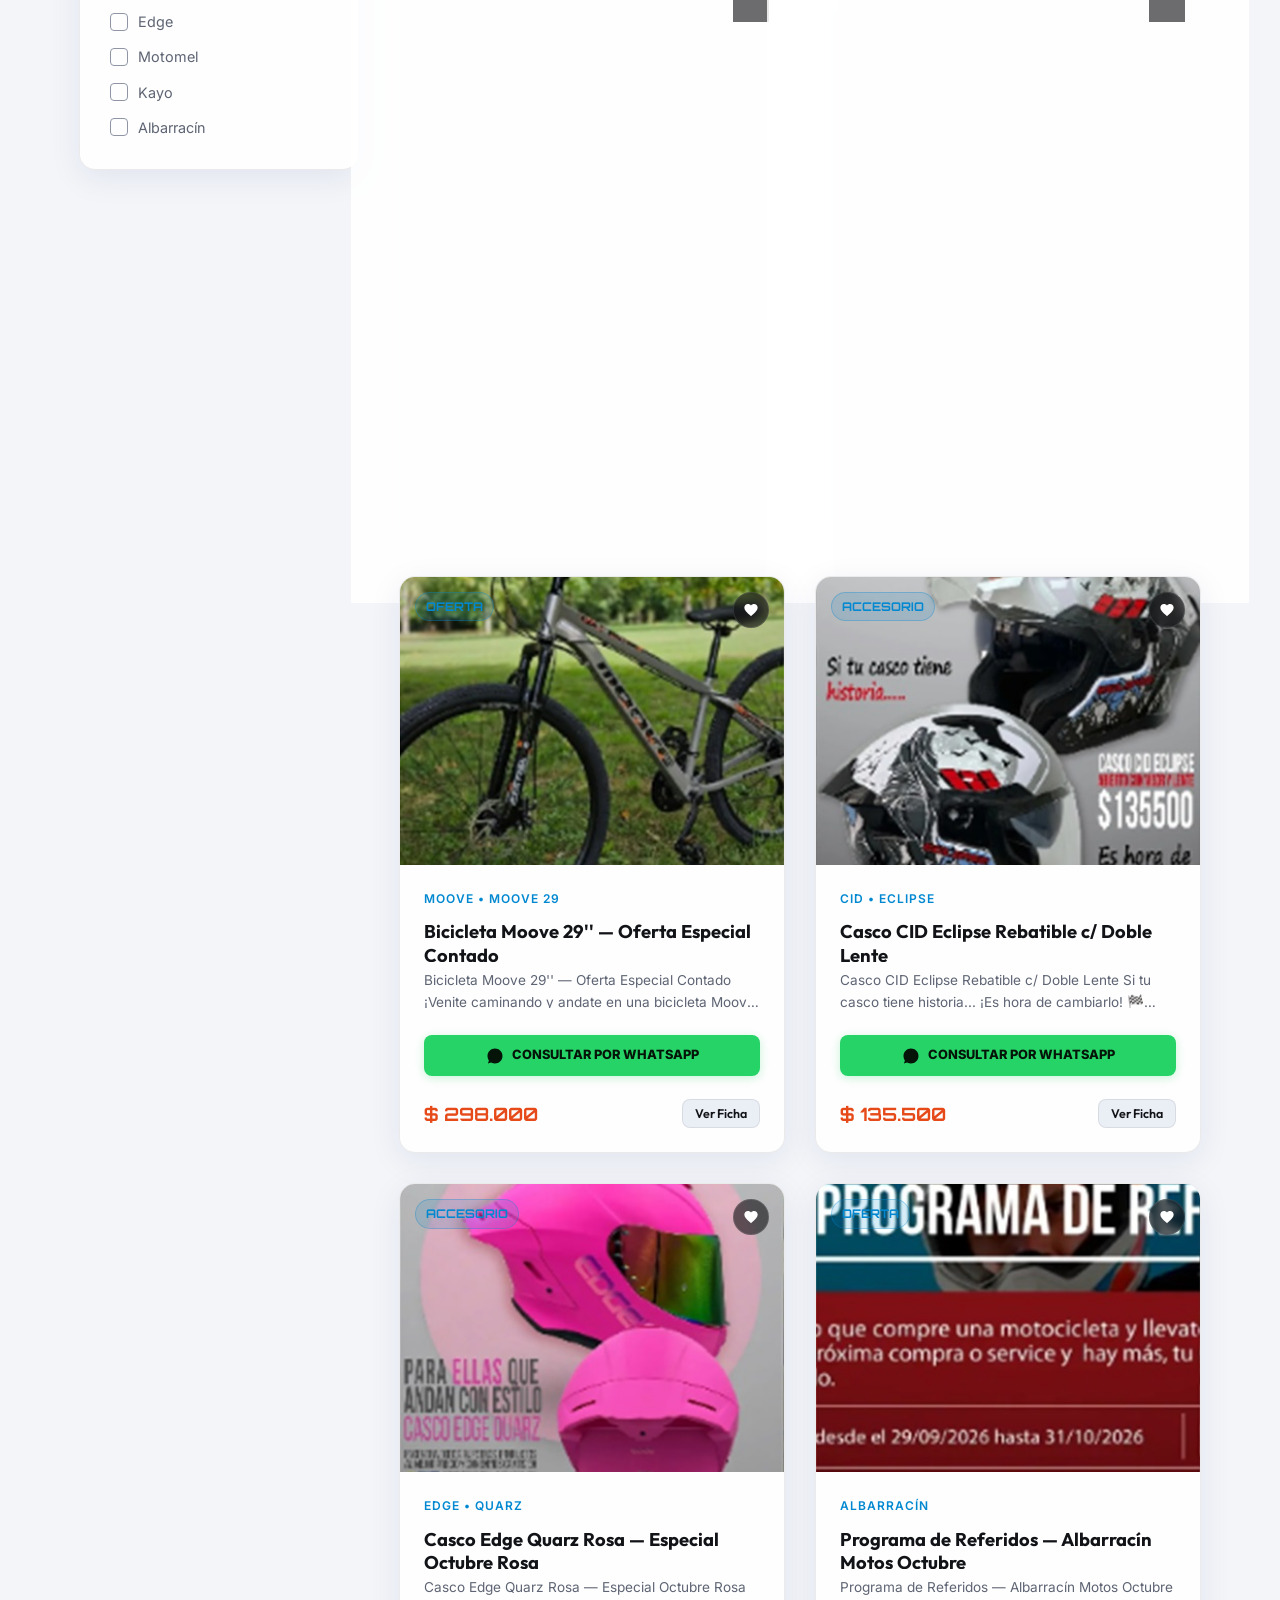
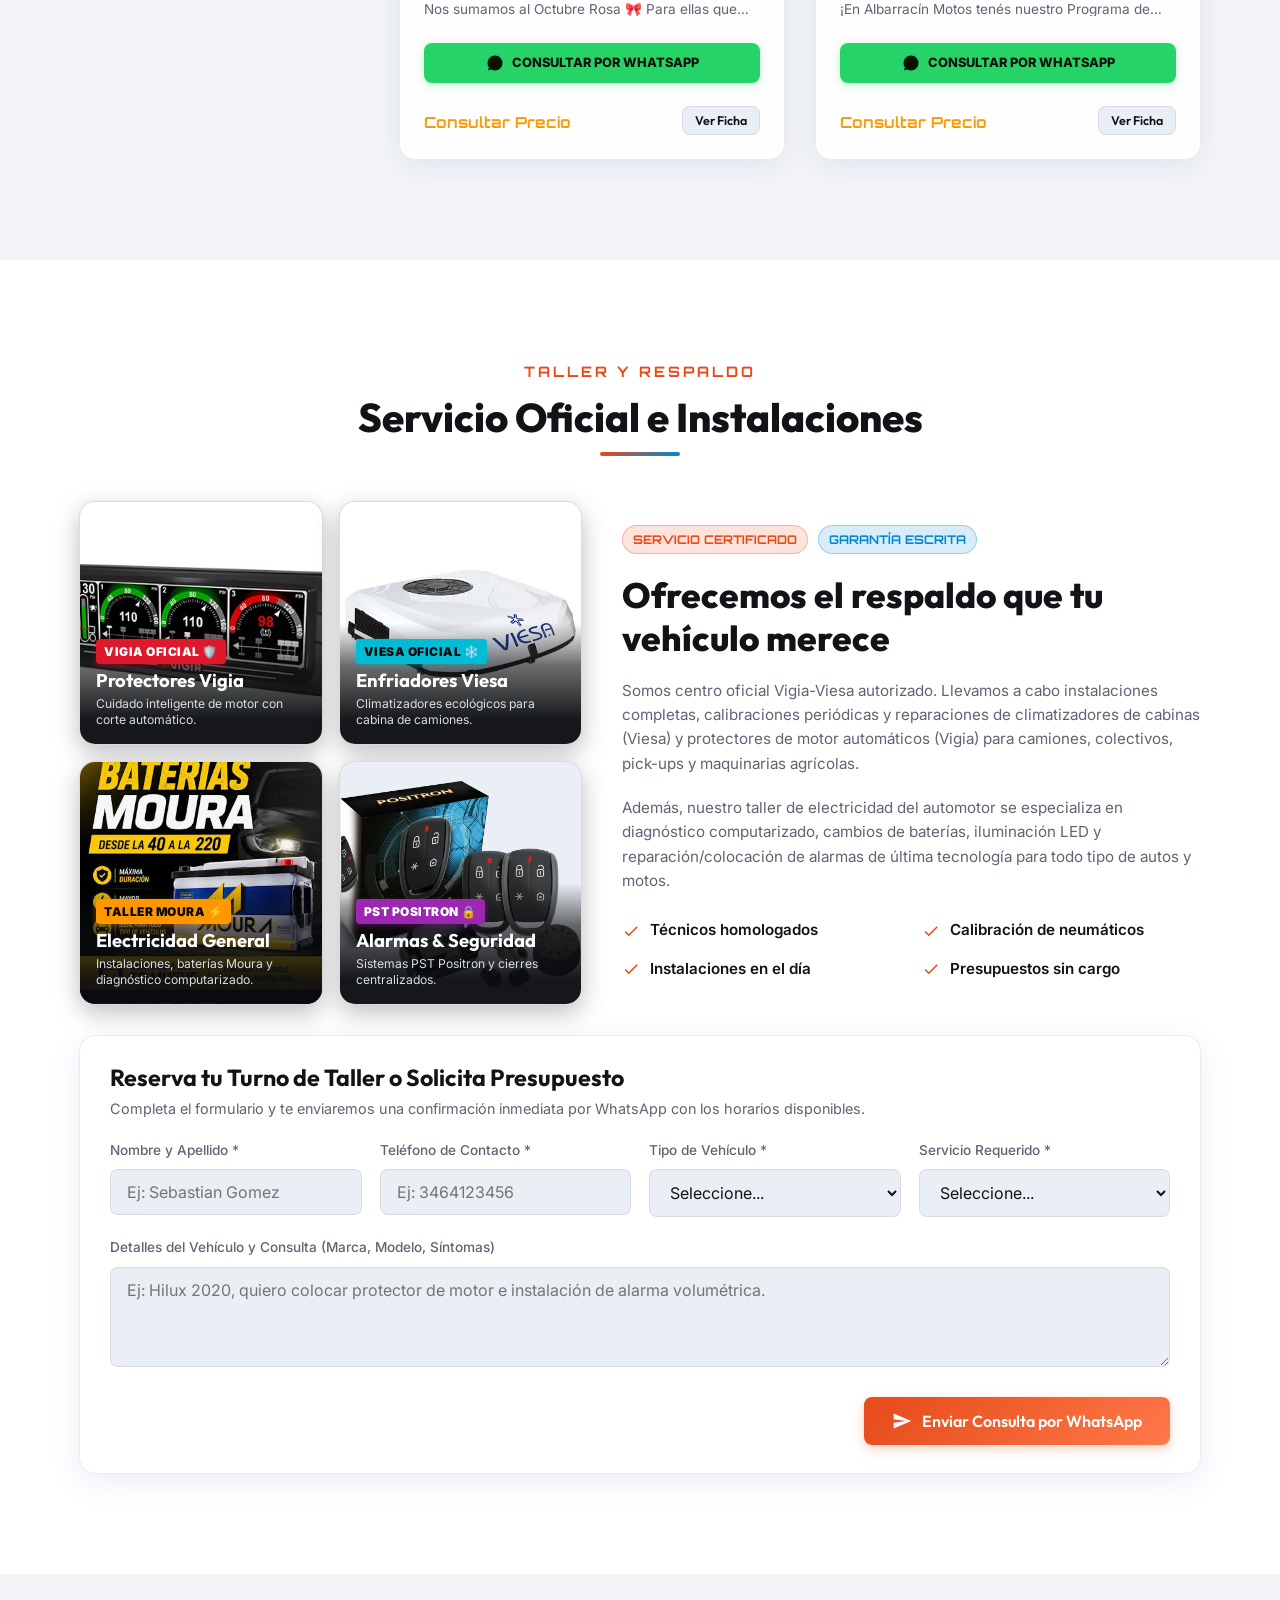
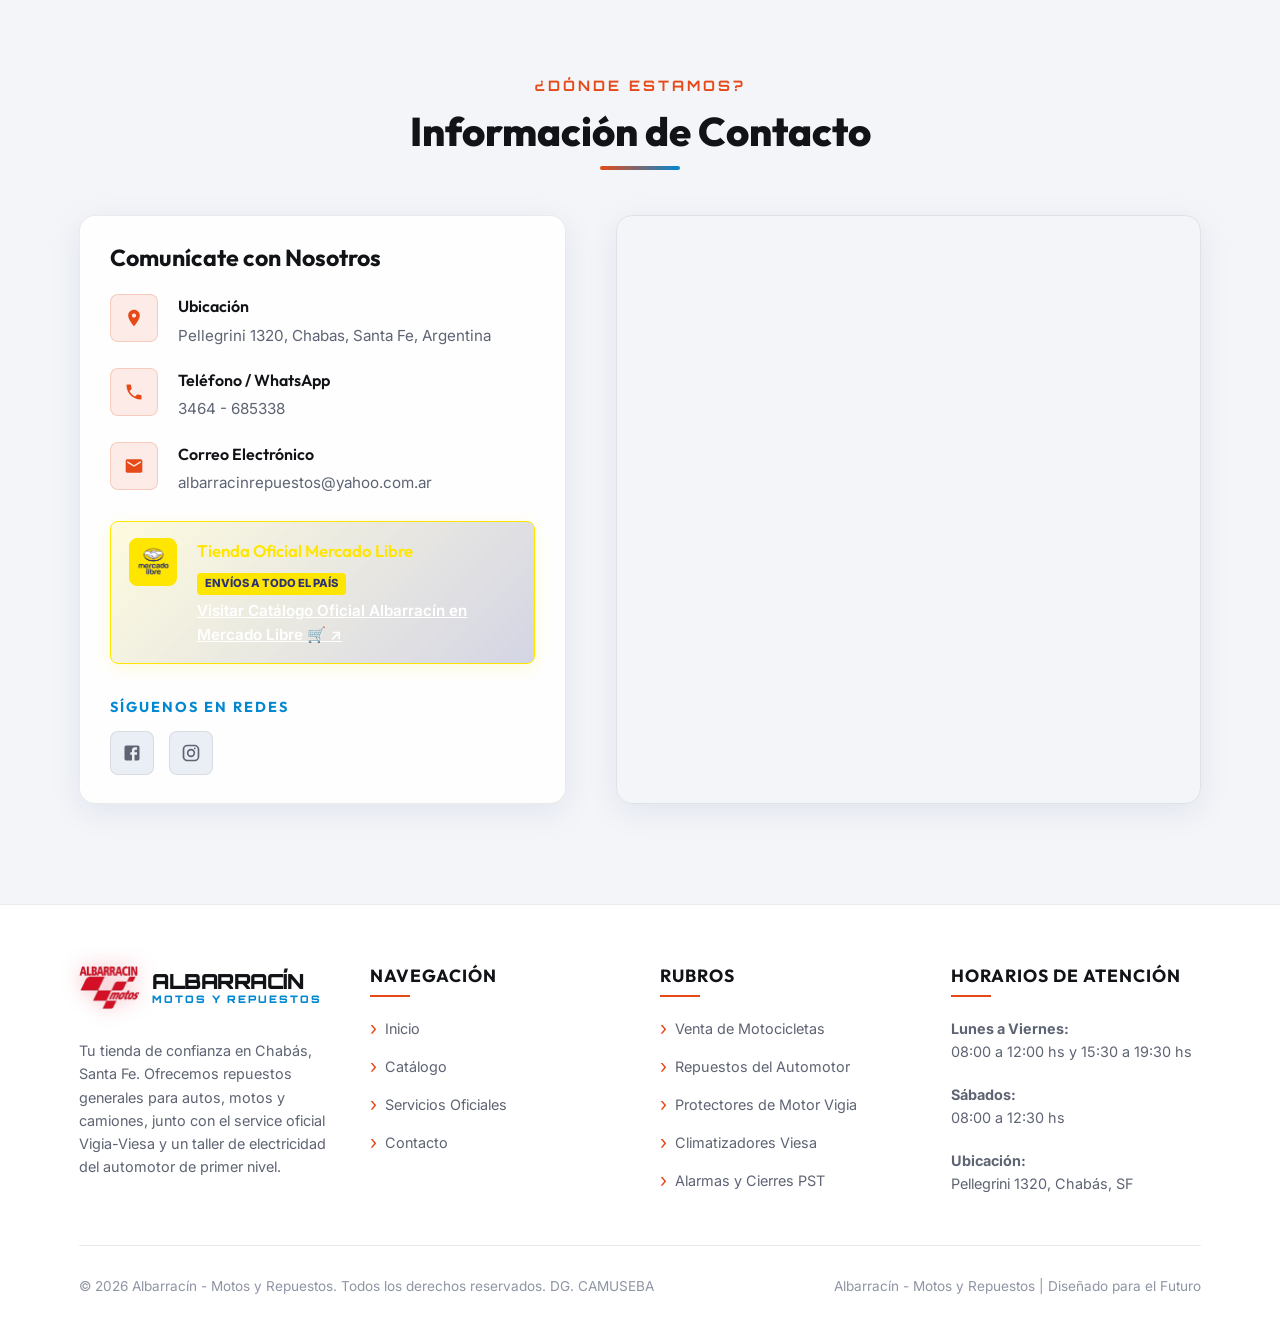
==== commit b17078e6: "fix(cache): forzar actualizacion inmediata de scripts y estilos con cache buster v2.5" ====
--- a/index.html
+++ b/index.html
@@ -235,10 +235,10 @@
   </script>
 
   <!-- Stylesheet -->
-  <link rel="stylesheet" href="style.css">
-  <link rel="stylesheet" href="loyalty.css">
-  <link rel="stylesheet" href="mercadolibre.css">
-  <link rel="stylesheet" href="arcade.css">
+  <link rel="stylesheet" href="style.css?v=2.5">
+  <link rel="stylesheet" href="loyalty.css?v=2.5">
+  <link rel="stylesheet" href="mercadolibre.css?v=2.5">
+  <link rel="stylesheet" href="arcade.css?v=2.5">
 </head>
 <body>
 
@@ -1339,11 +1339,11 @@
   </footer>
 
   <!-- Scripts -->
-  <script src="compatibility.js"></script>
-  <script src="vehicle_admin.js"></script>
-  <script src="app.js"></script>
-  <script src="loyalty.js"></script>
-  <script src="mercadolibre.js"></script>
-  <script src="arcade.js"></script>
+  <script src="compatibility.js?v=2.5"></script>
+  <script src="vehicle_admin.js?v=2.5"></script>
+  <script src="app.js?v=2.5"></script>
+  <script src="loyalty.js?v=2.5"></script>
+  <script src="mercadolibre.js?v=2.5"></script>
+  <script src="arcade.js?v=2.5"></script>
 </body>
 </html>
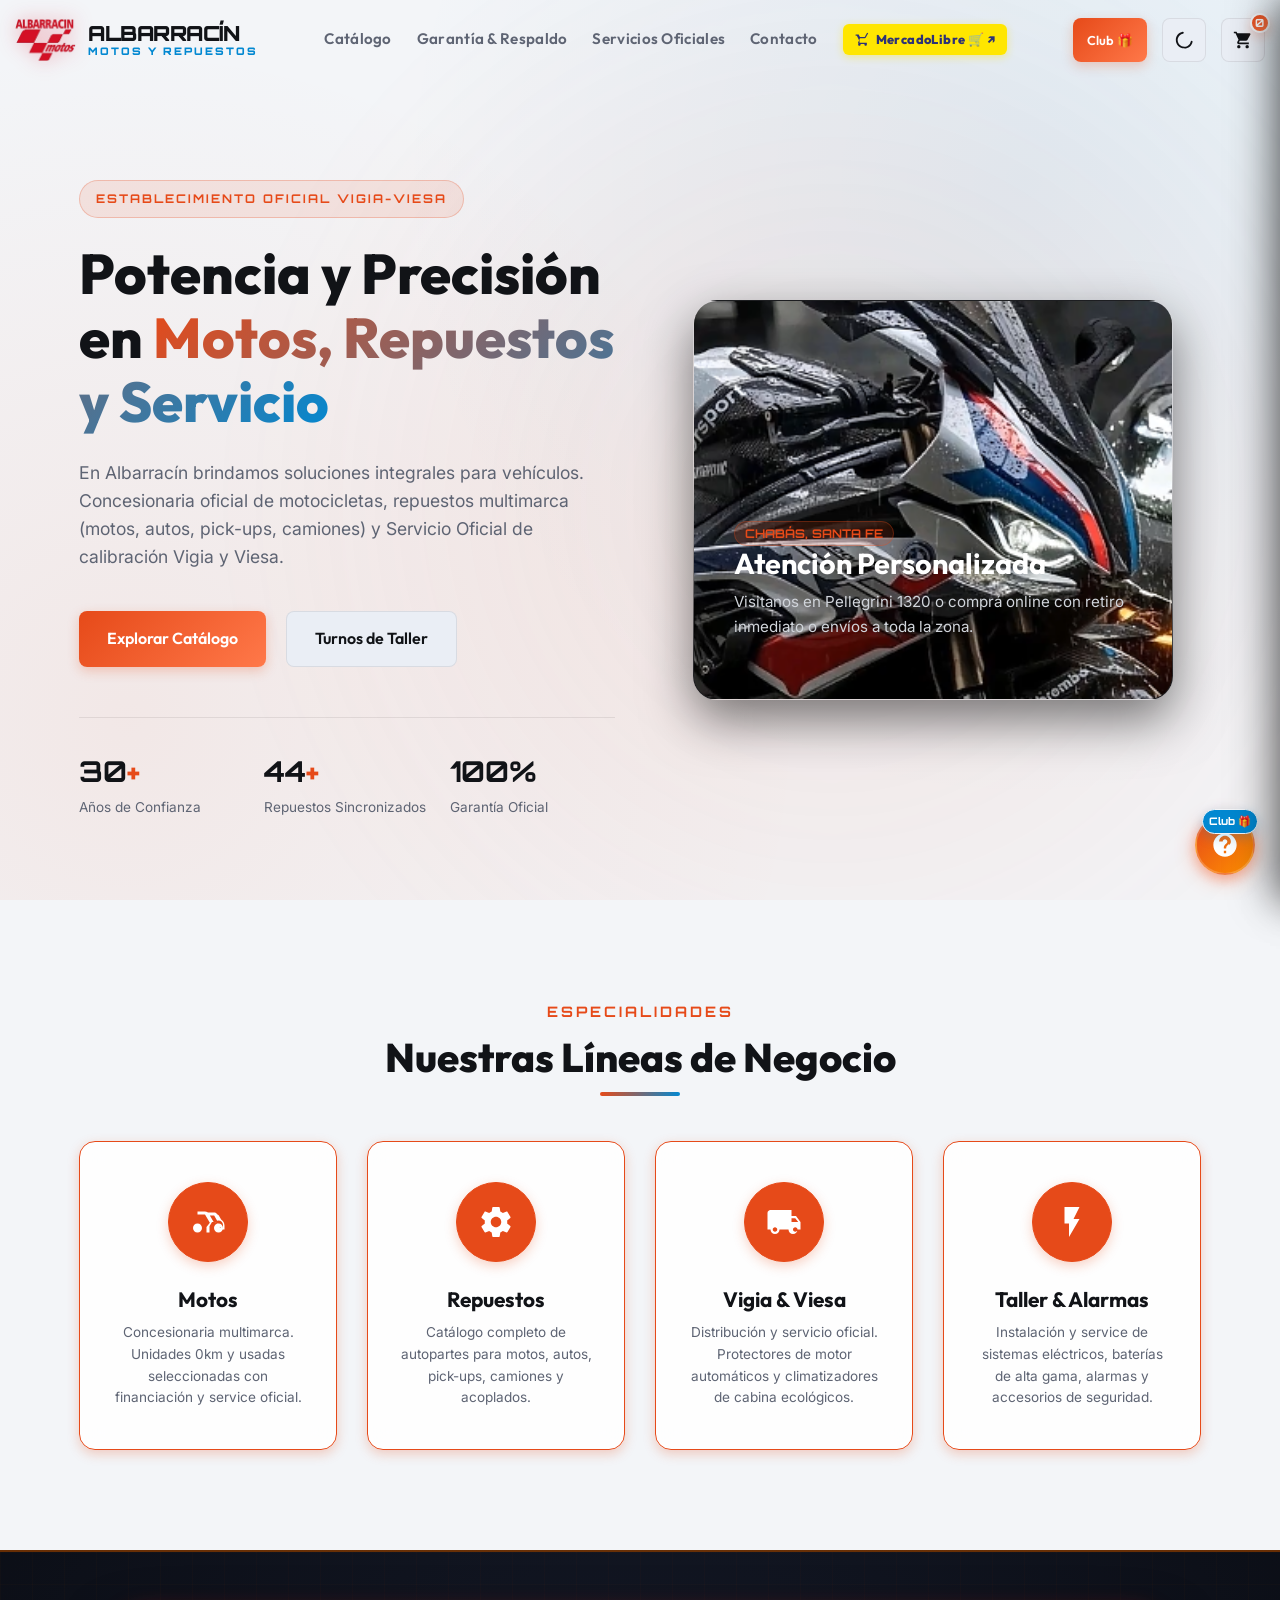
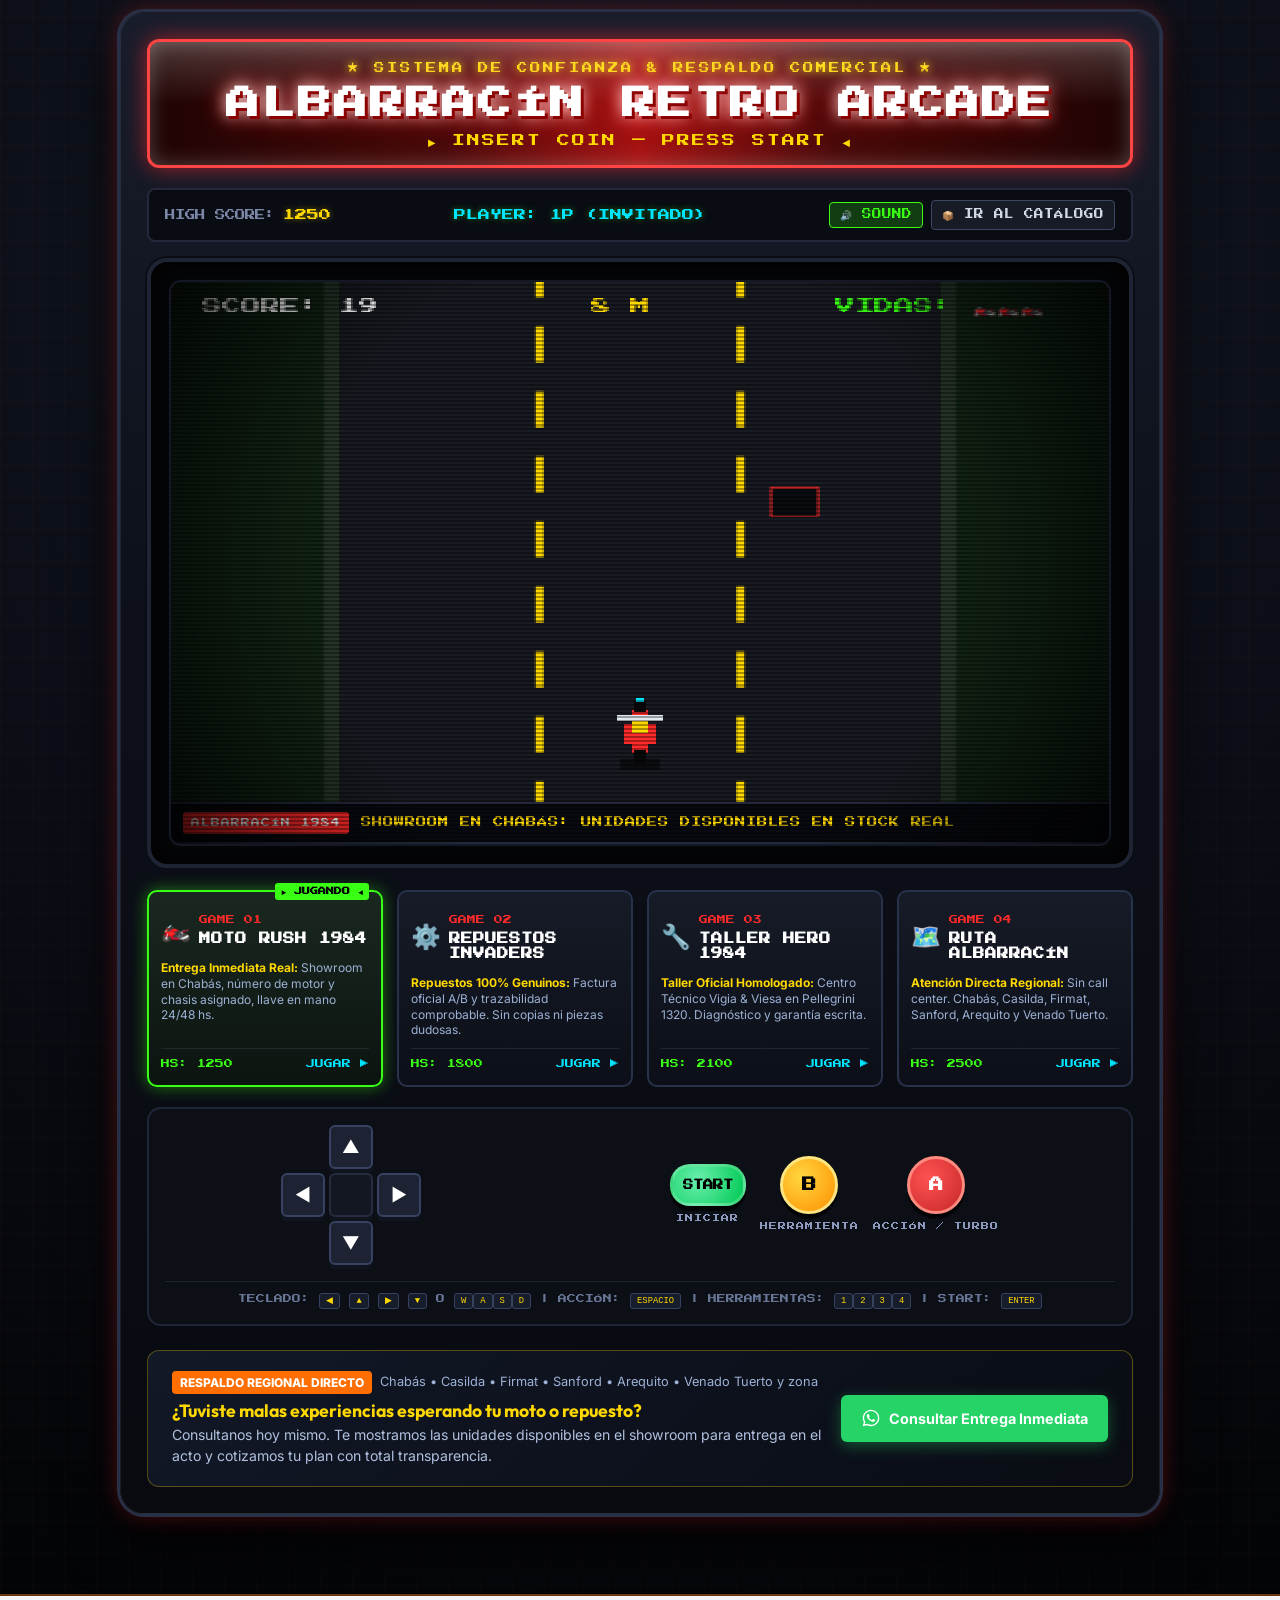
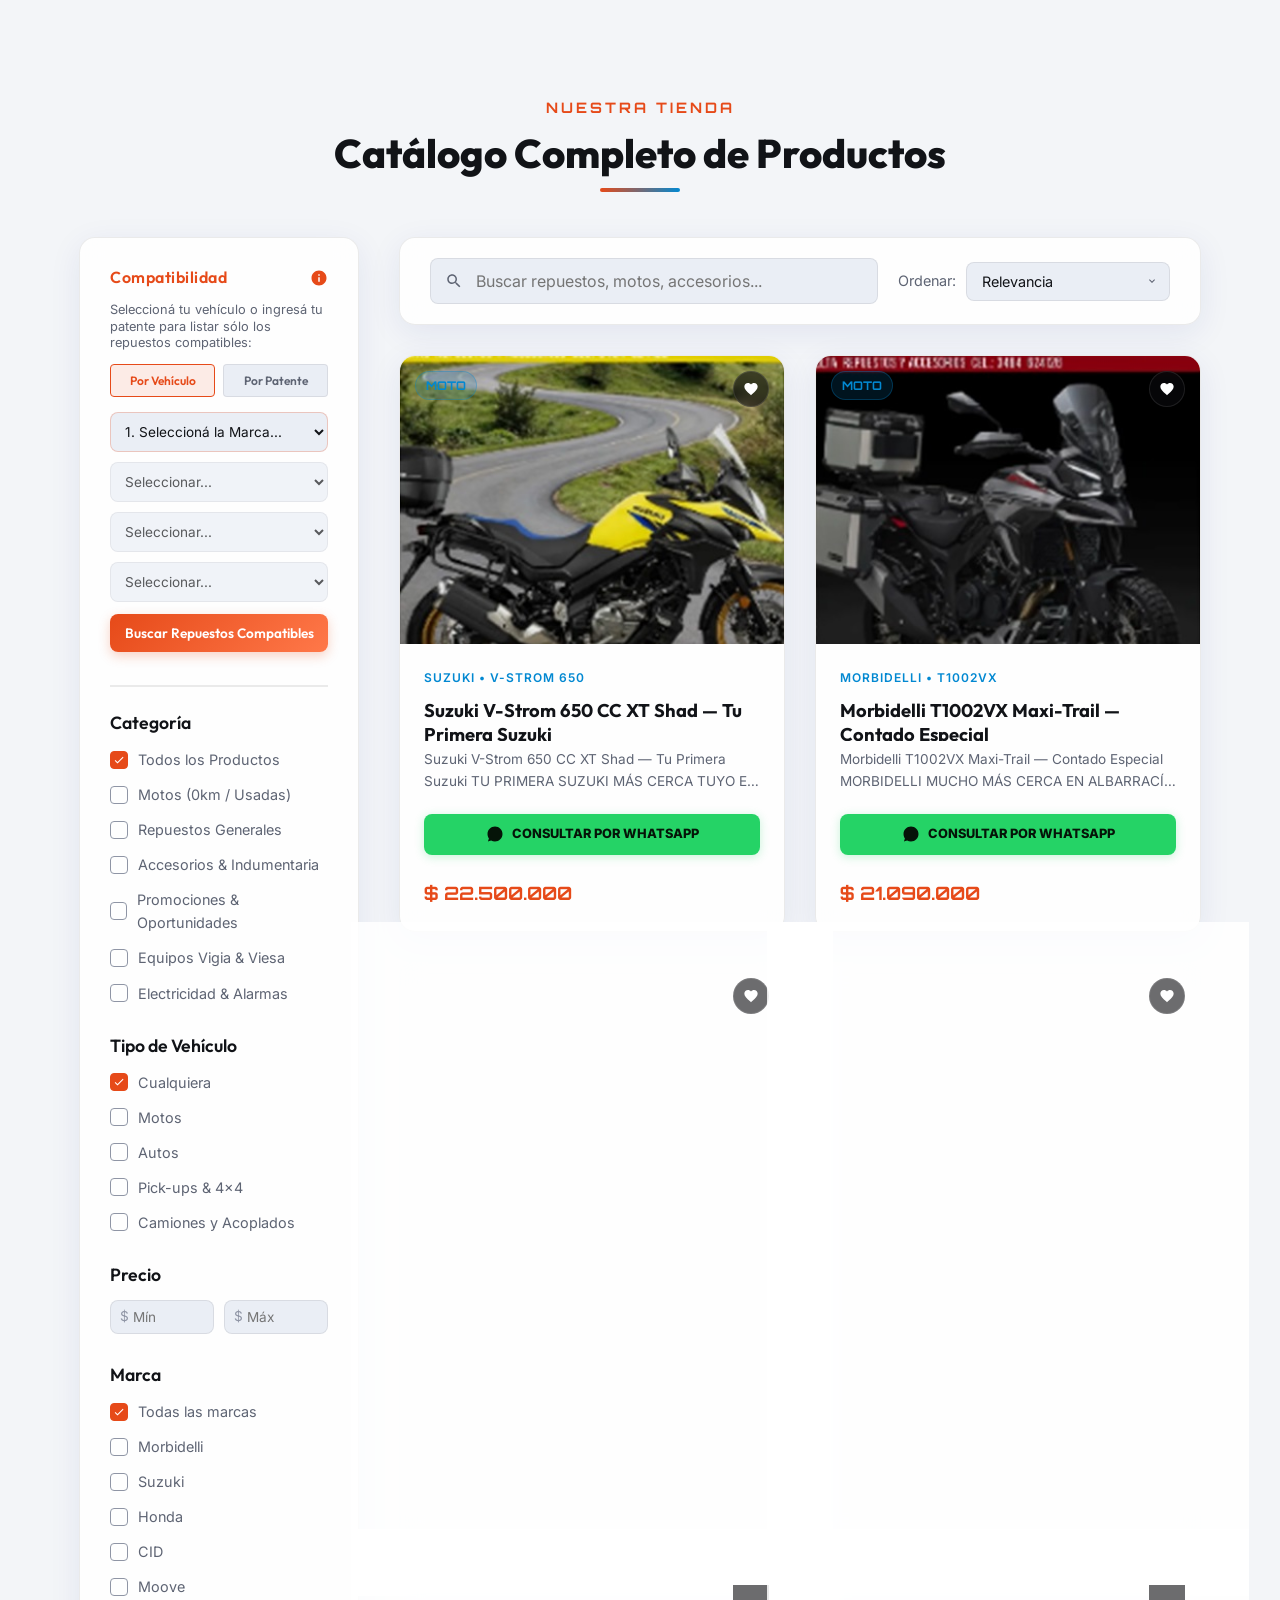
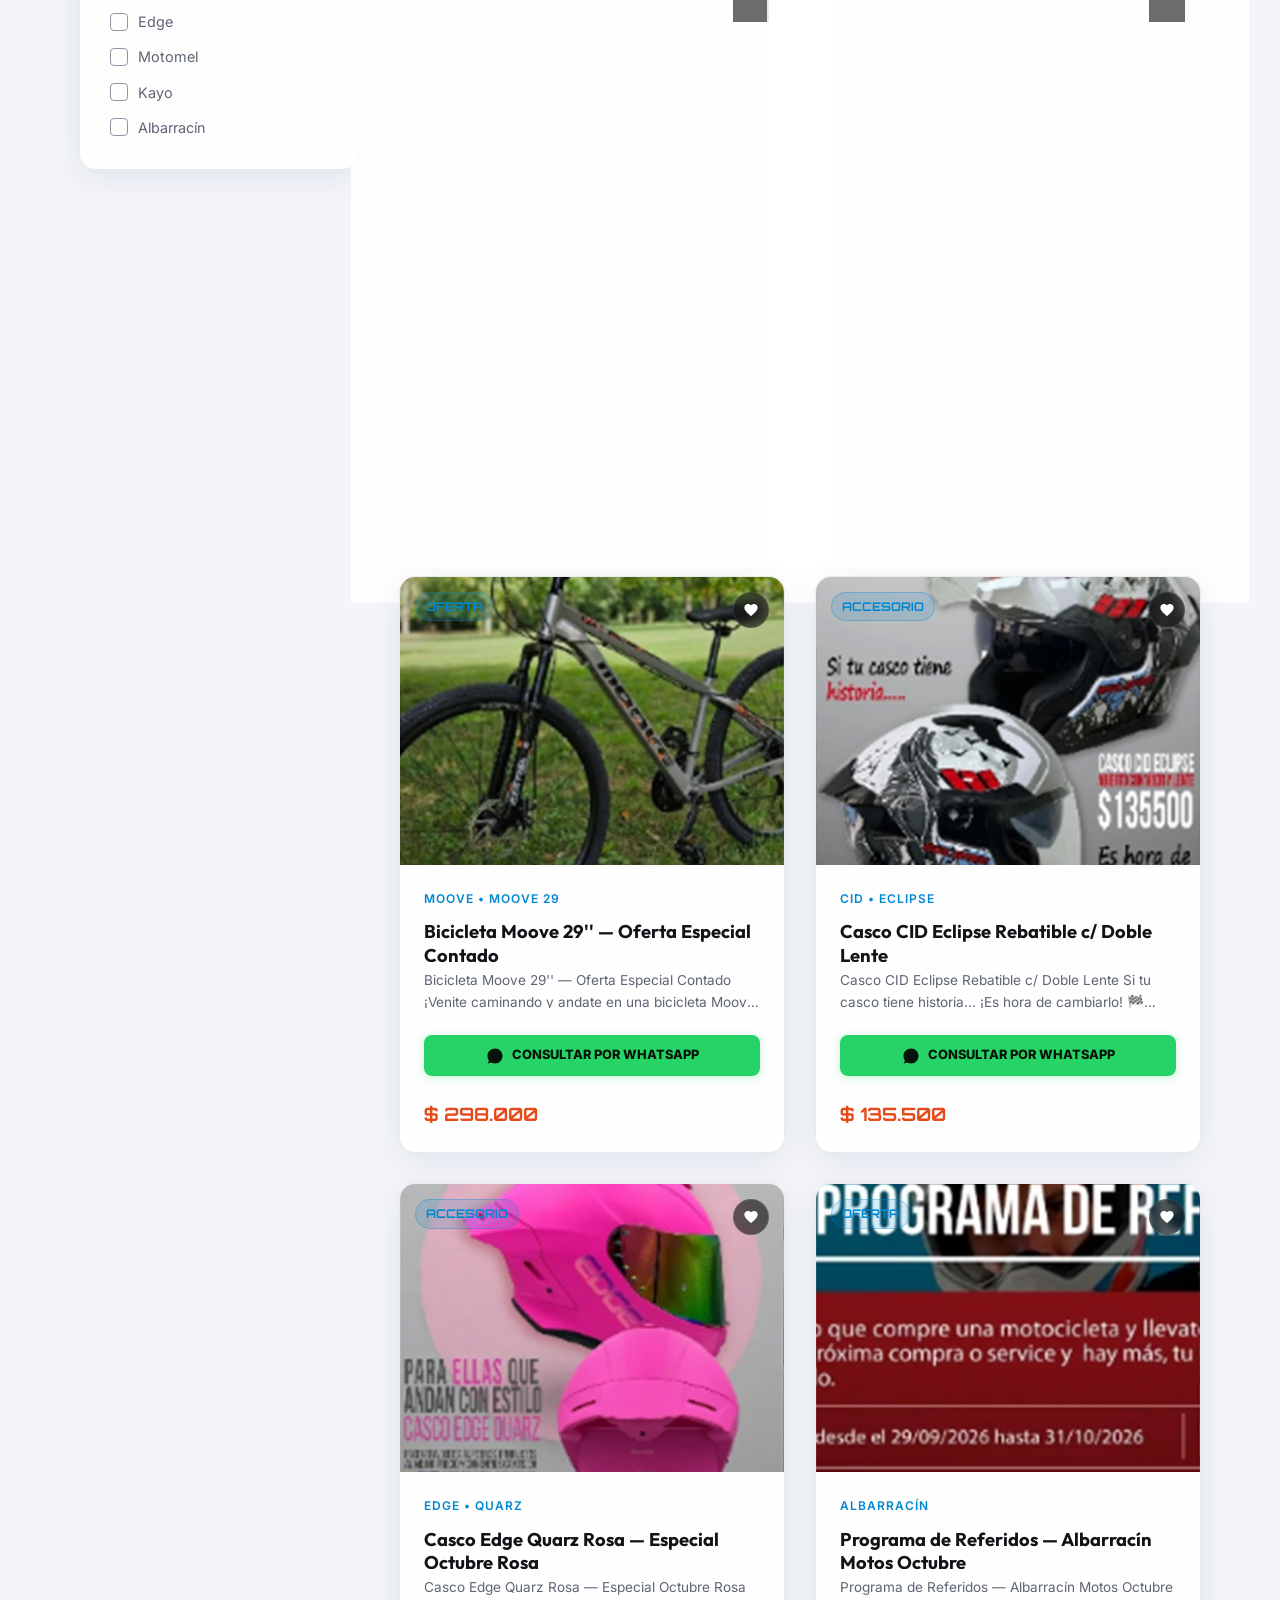
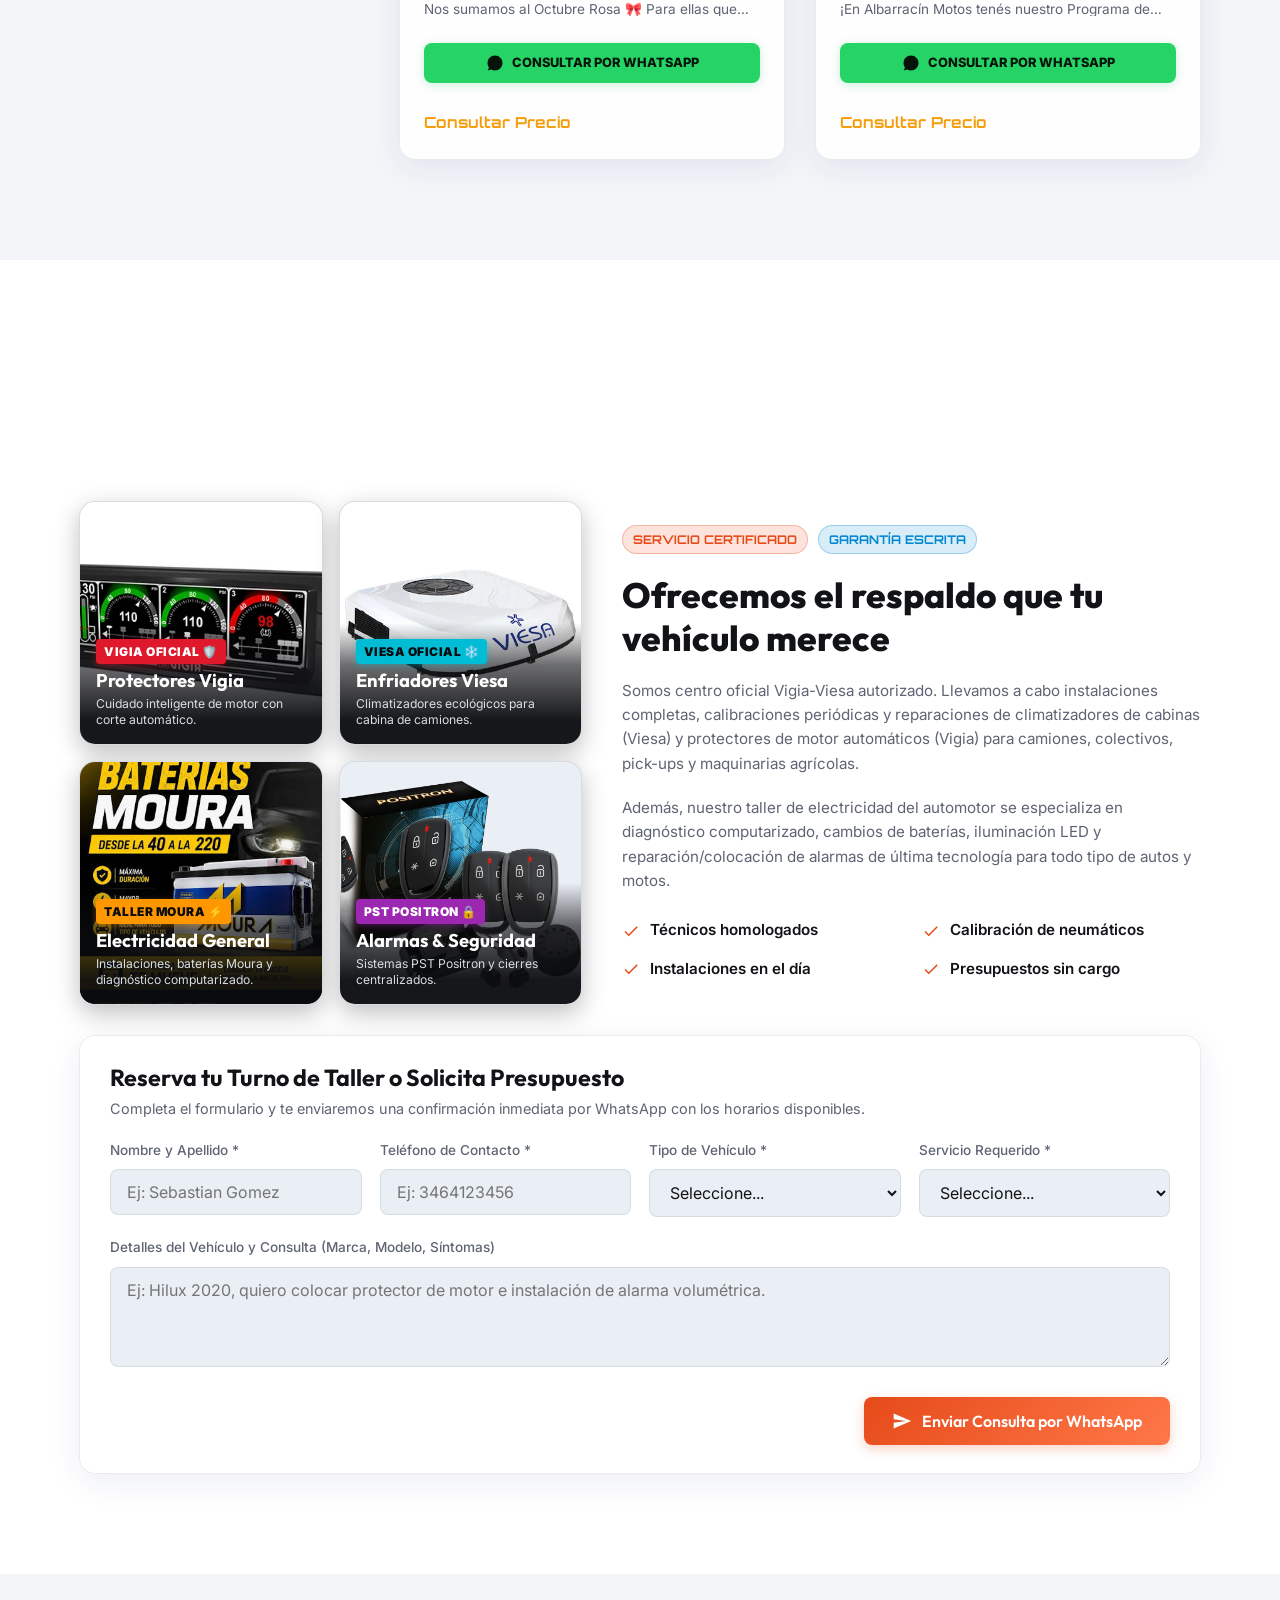
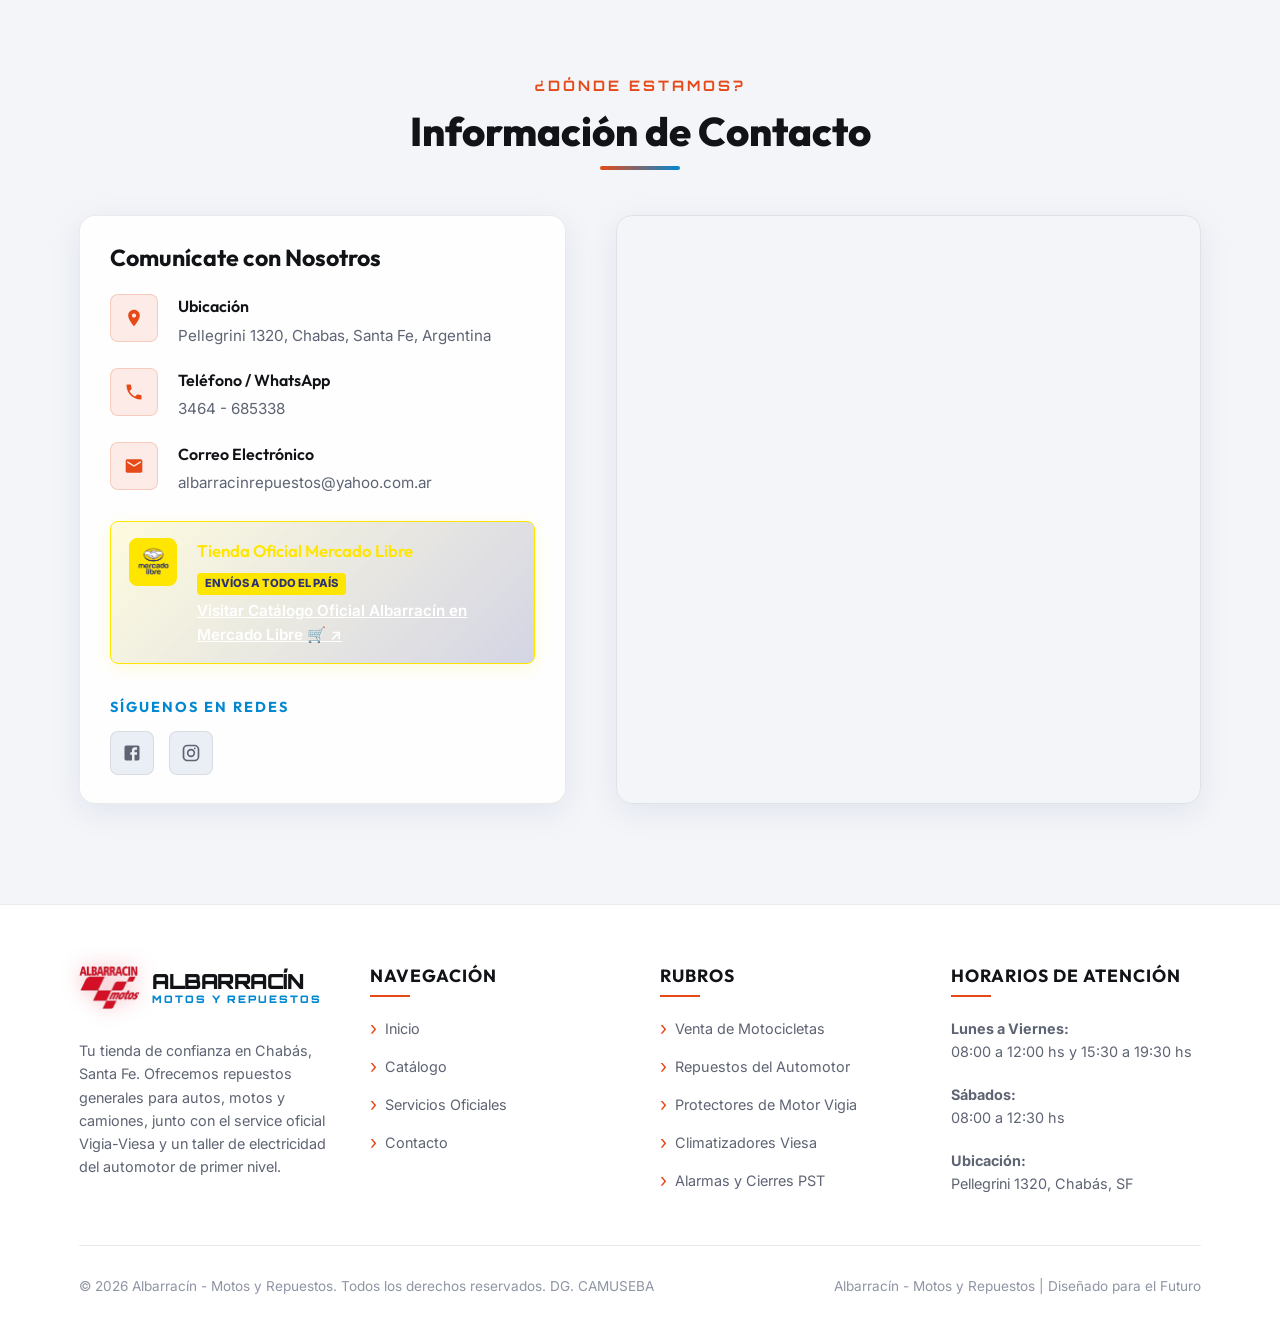
==== commit 92440739: "style(catalog): quitar boton 'Ver Ficha' de las tarjetas de producto" ====
--- a/index.html
+++ b/index.html
@@ -1339,11 +1339,11 @@
   </footer>
 
   <!-- Scripts -->
-  <script src="compatibility.js?v=2.5"></script>
-  <script src="vehicle_admin.js?v=2.5"></script>
-  <script src="app.js?v=2.5"></script>
-  <script src="loyalty.js?v=2.5"></script>
-  <script src="mercadolibre.js?v=2.5"></script>
-  <script src="arcade.js?v=2.5"></script>
+  <script src="compatibility.js?v=2.6"></script>
+  <script src="vehicle_admin.js?v=2.6"></script>
+  <script src="app.js?v=2.6"></script>
+  <script src="loyalty.js?v=2.6"></script>
+  <script src="mercadolibre.js?v=2.6"></script>
+  <script src="arcade.js?v=2.6"></script>
 </body>
 </html>
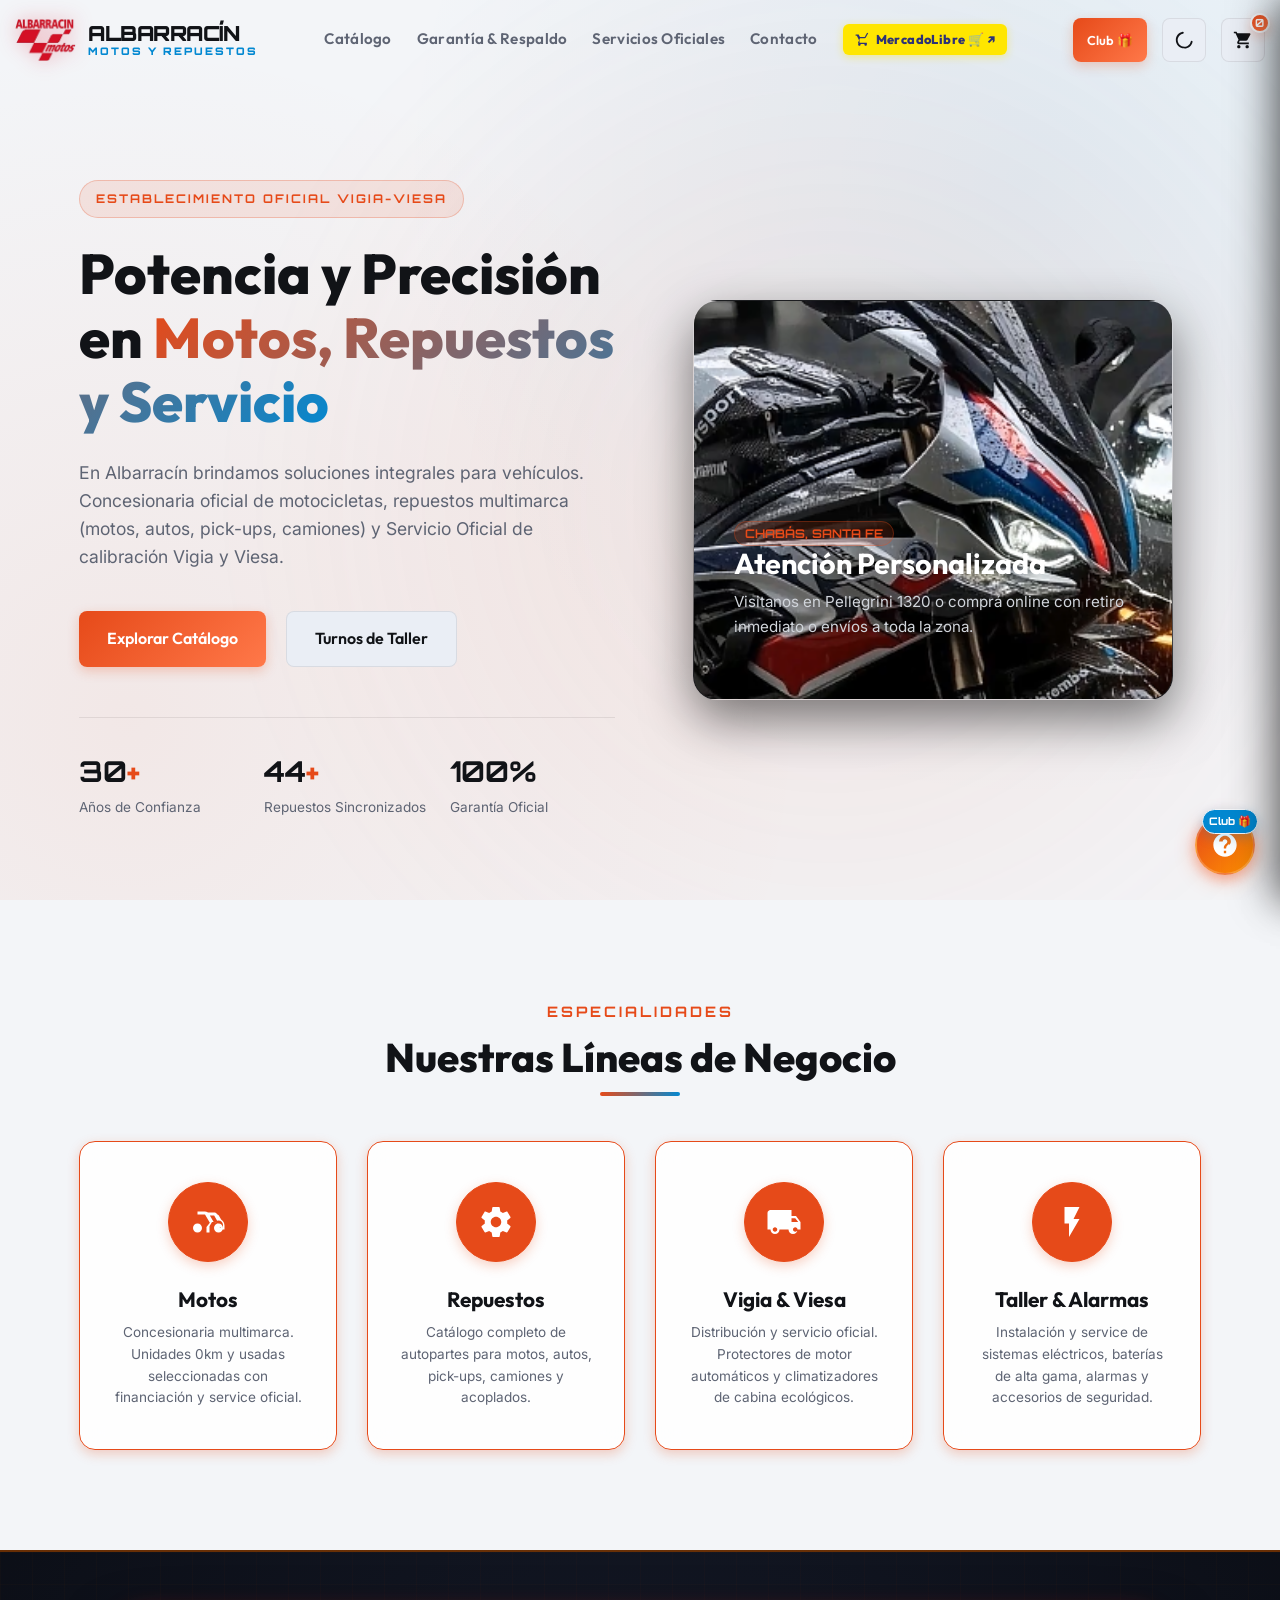
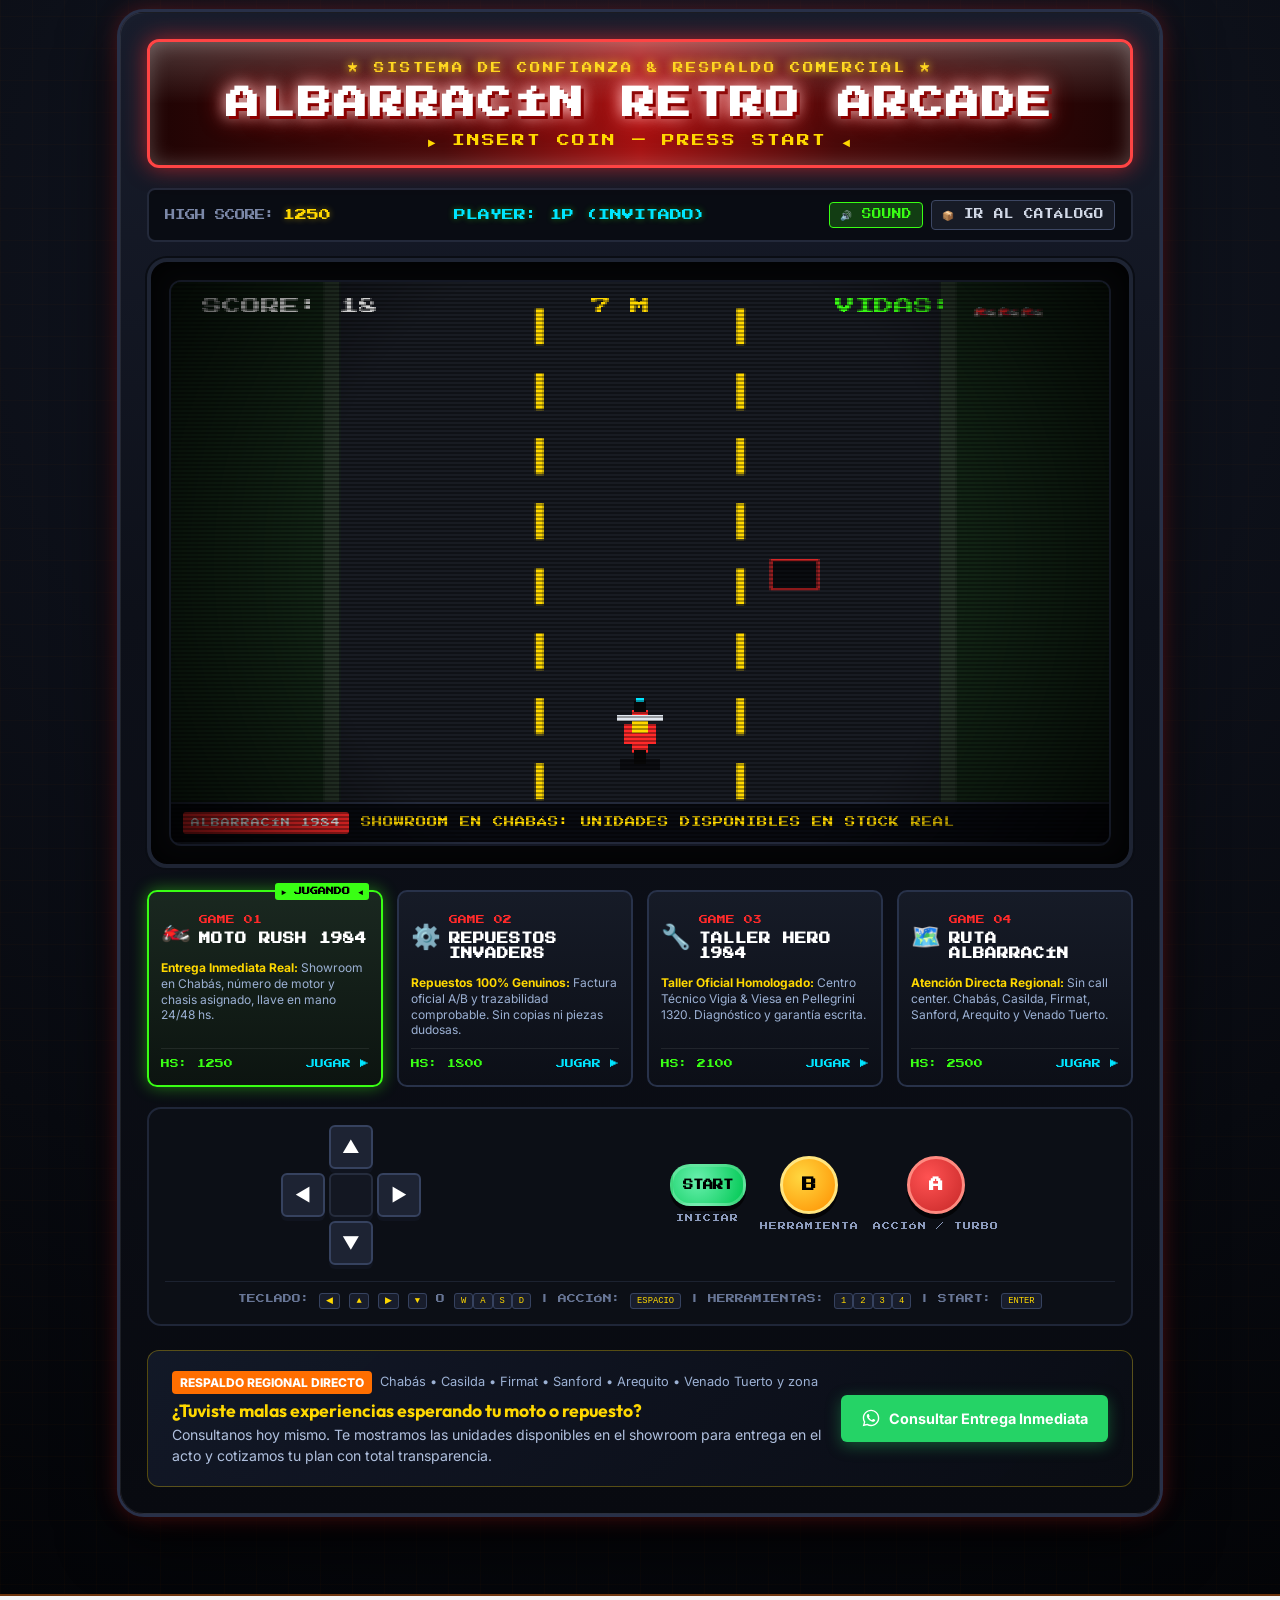
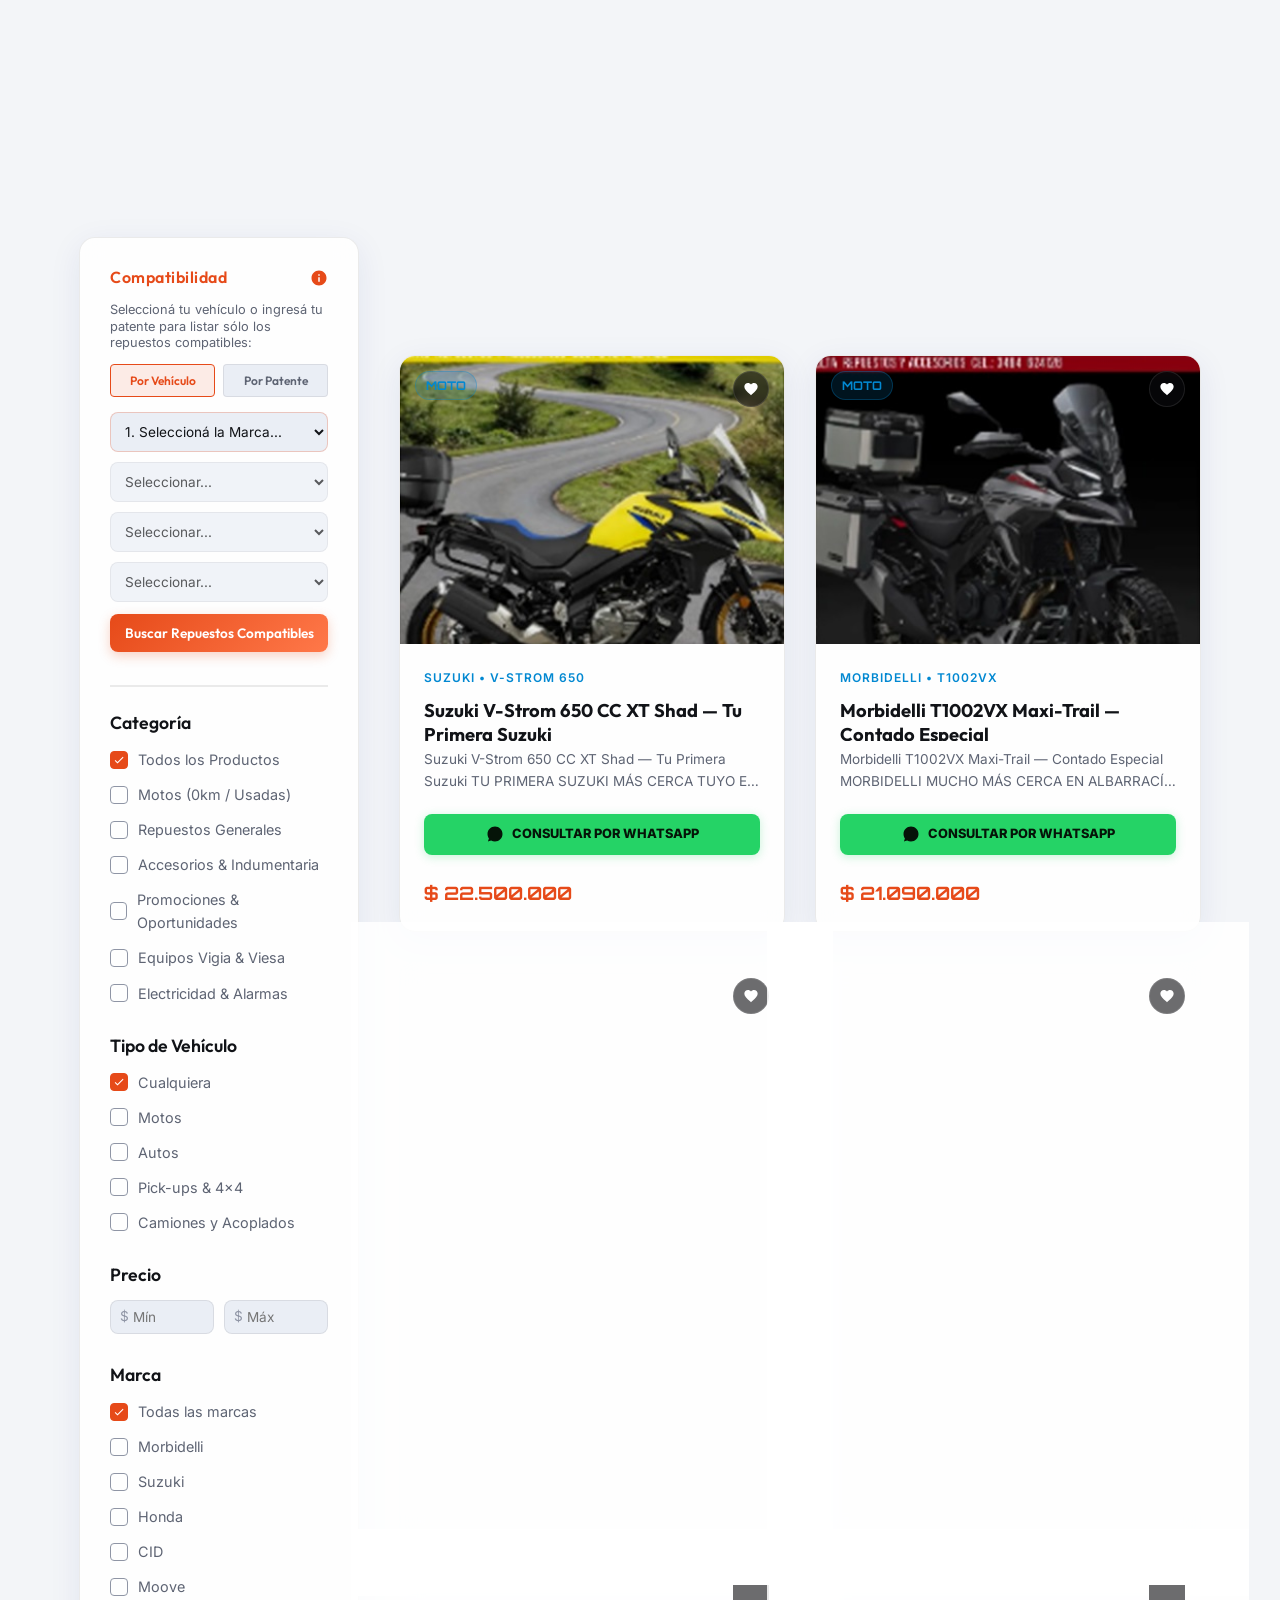
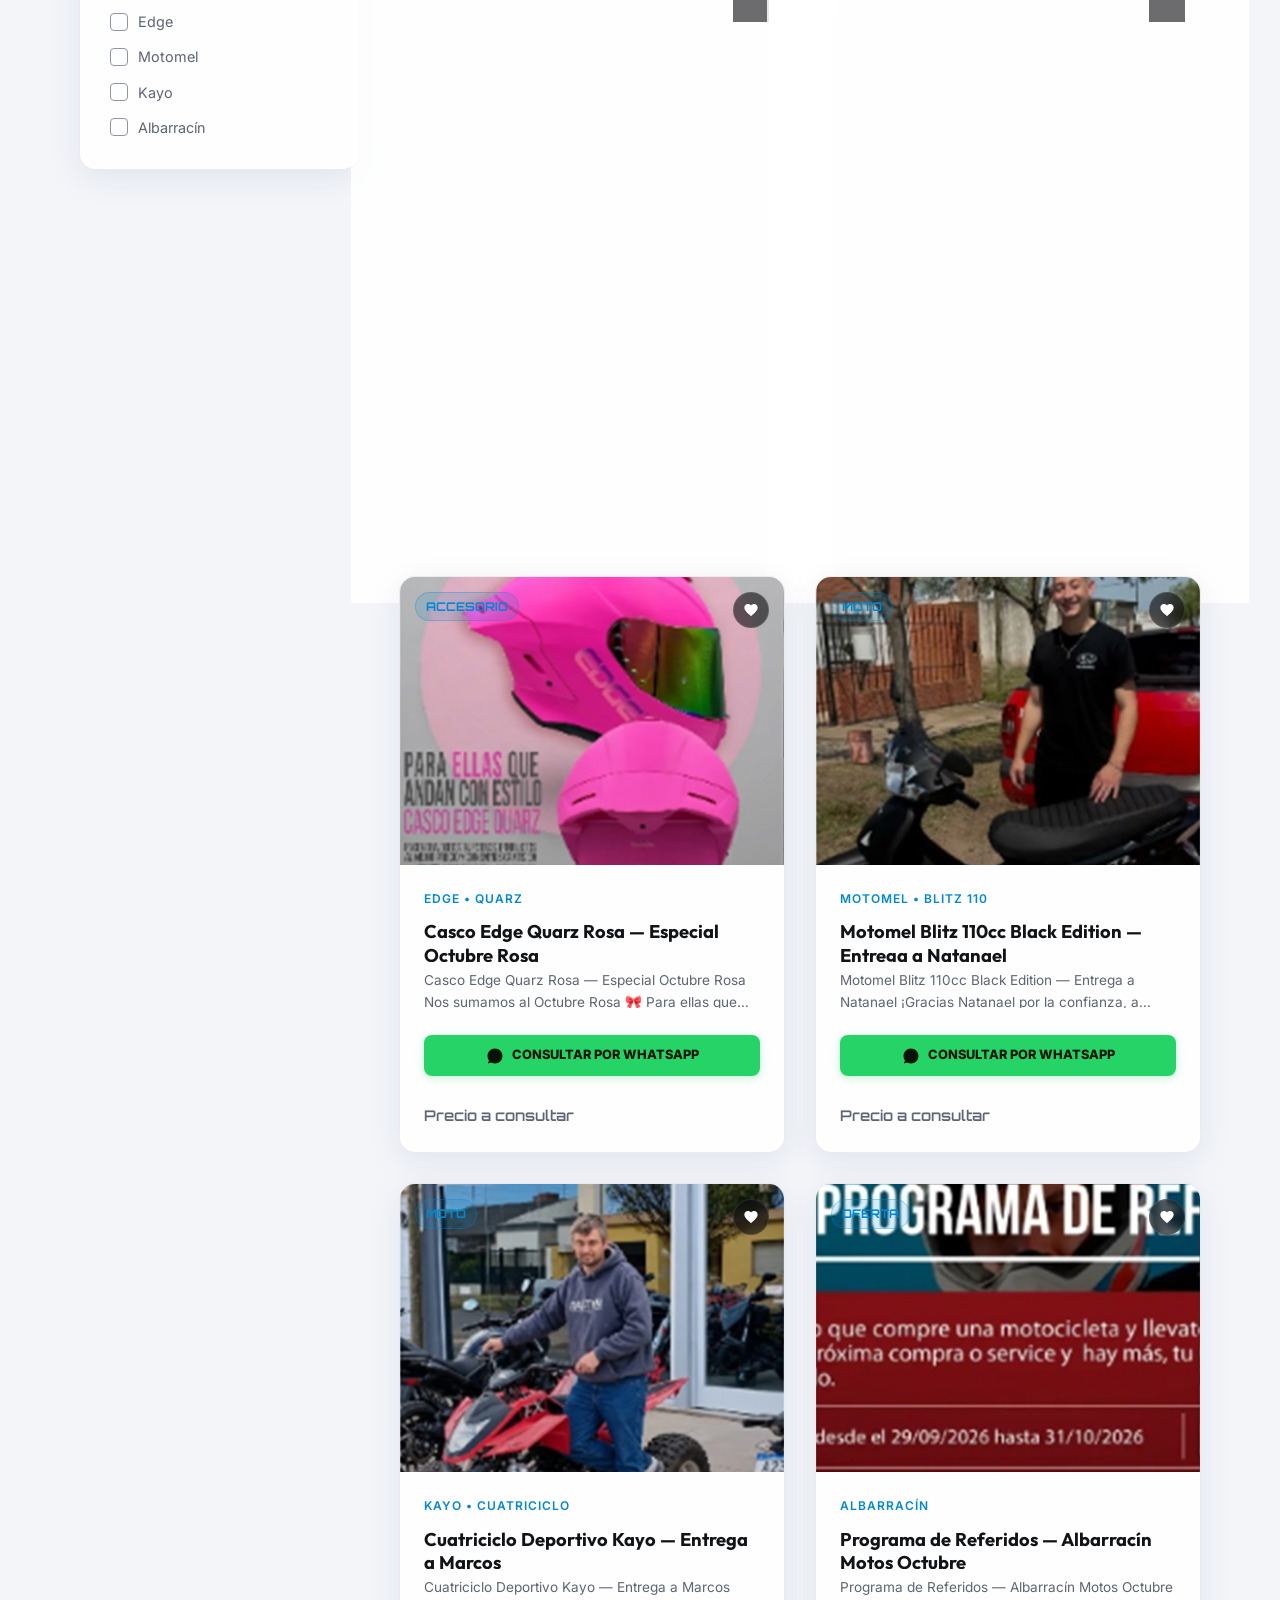
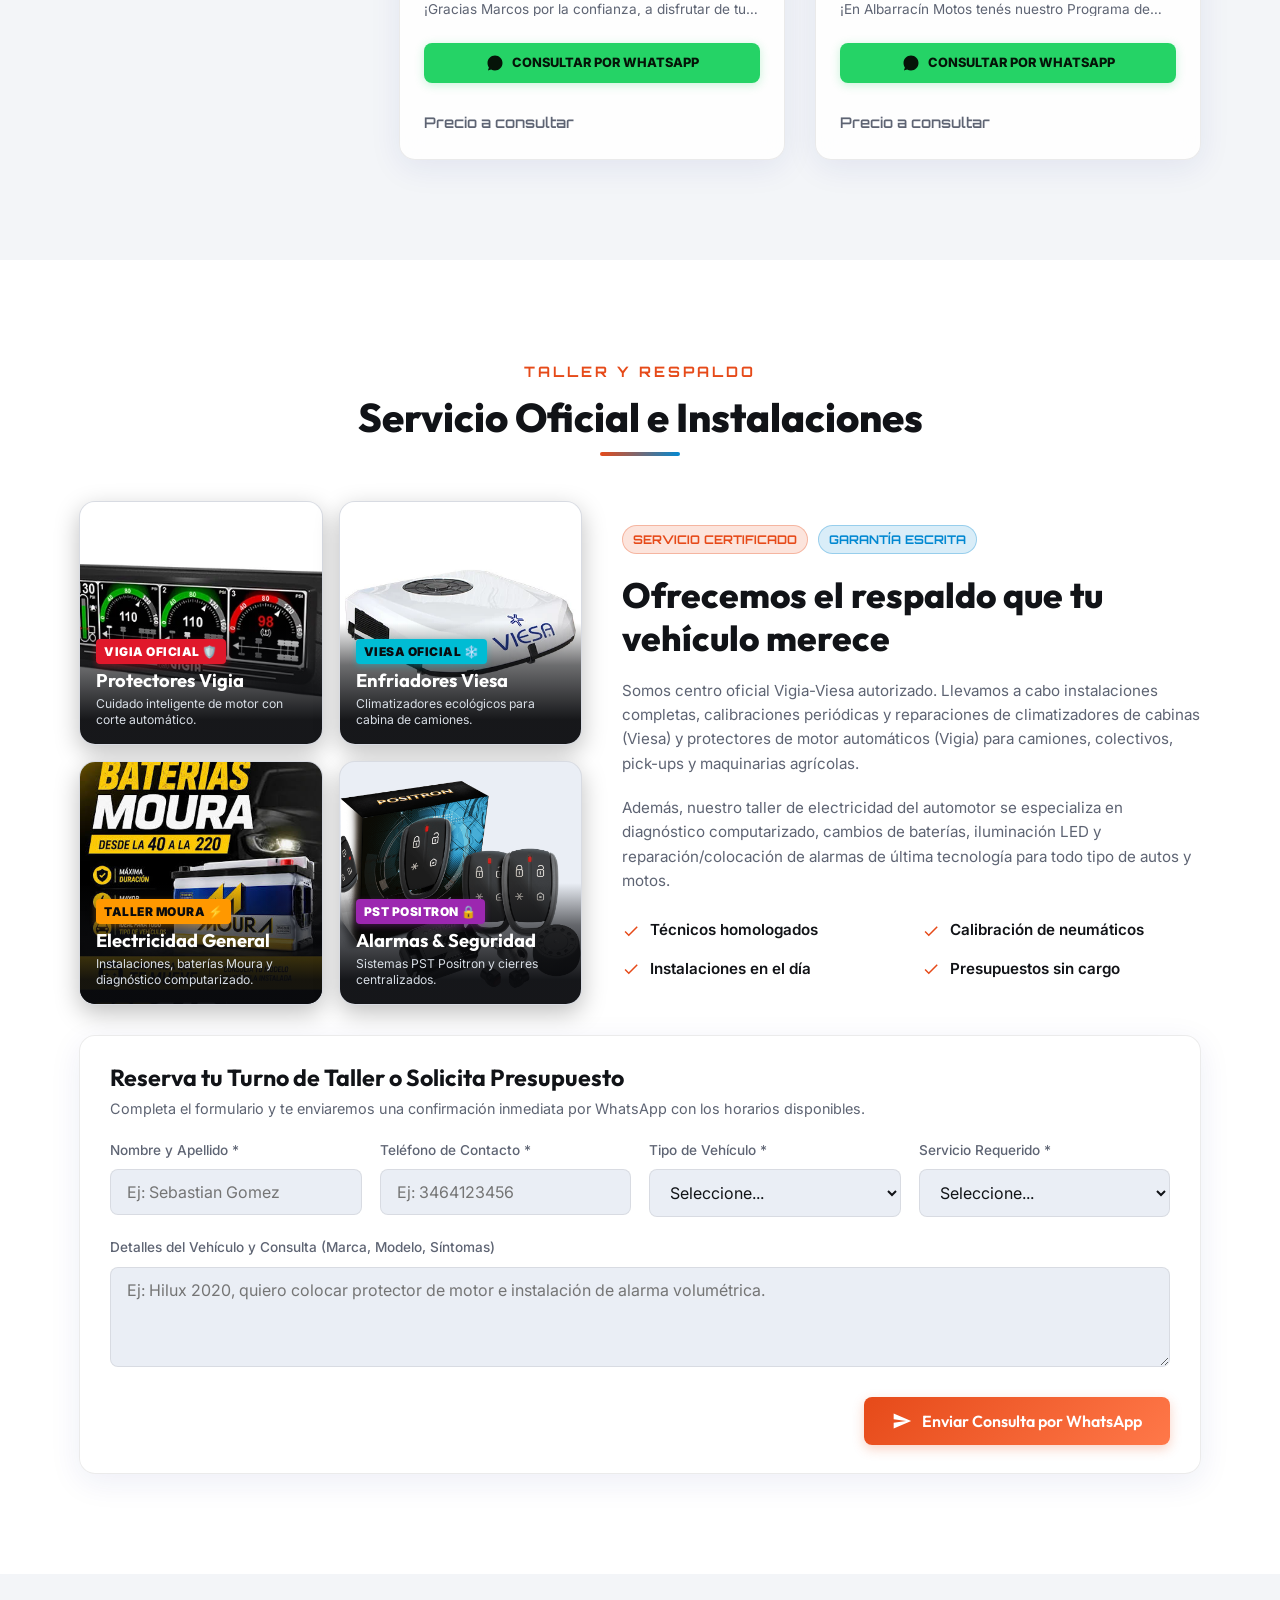
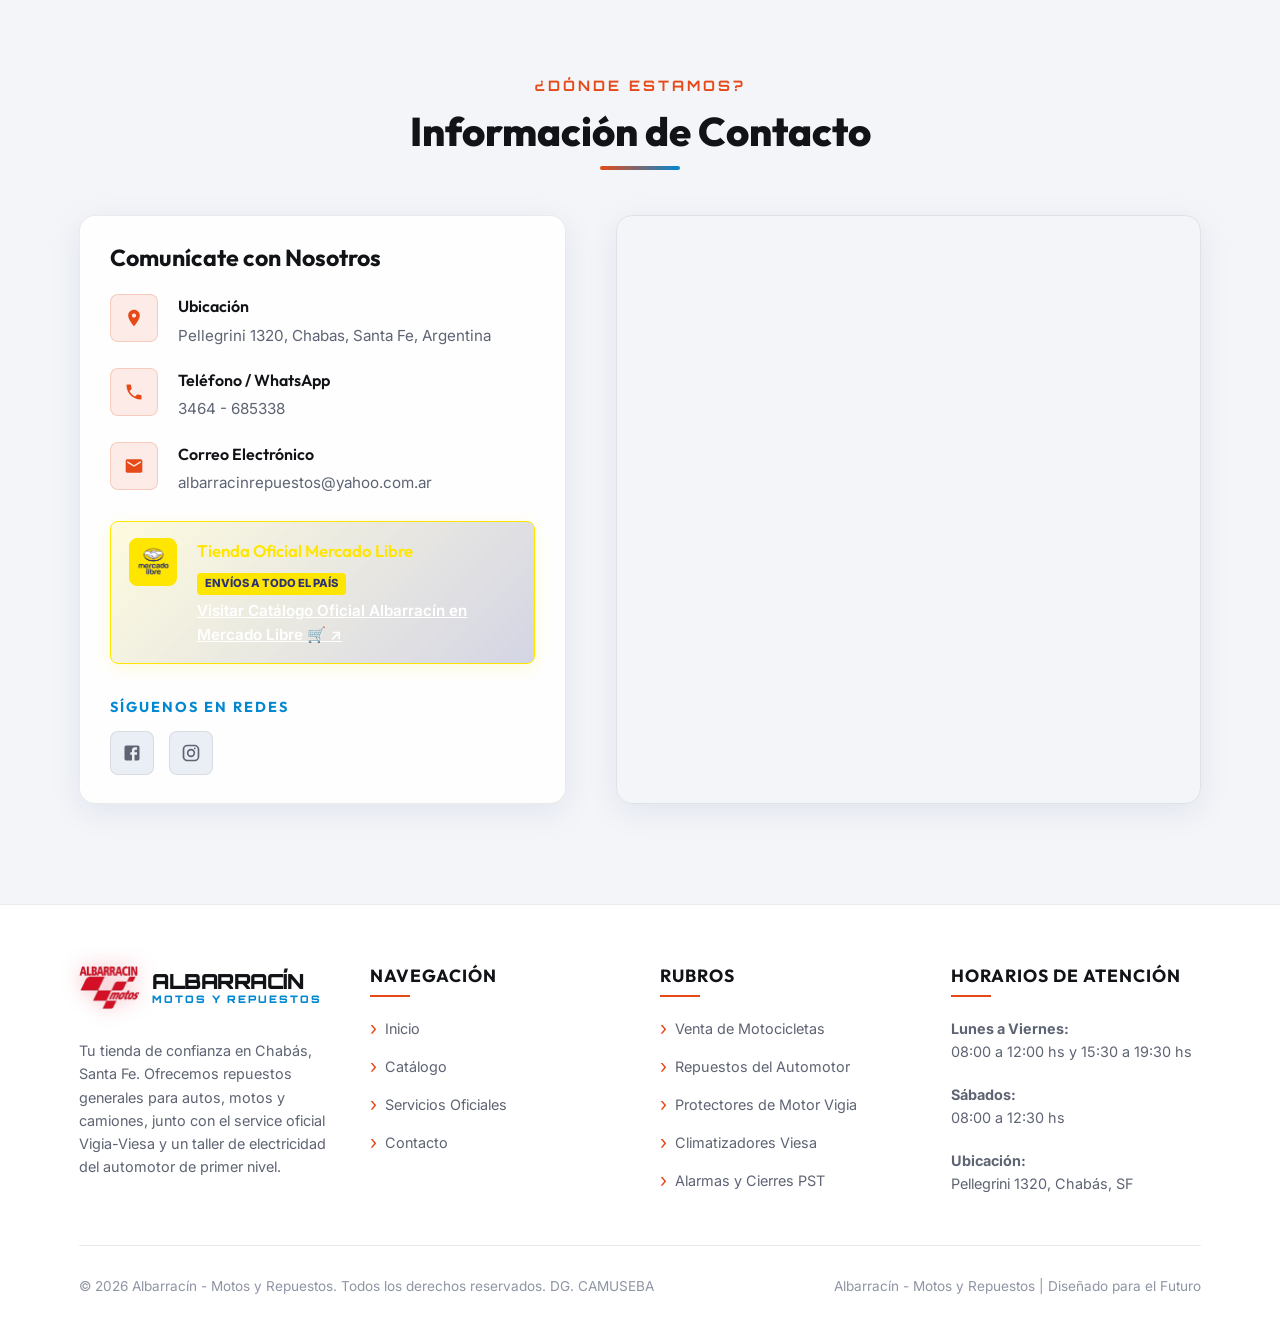
==== commit a52ab23e: "fix(catalog): no inventar precios si los posts de Instagram no lo tienen" ====
--- a/index.html
+++ b/index.html
@@ -1339,11 +1339,11 @@
   </footer>
 
   <!-- Scripts -->
-  <script src="compatibility.js?v=2.6"></script>
-  <script src="vehicle_admin.js?v=2.6"></script>
-  <script src="app.js?v=2.6"></script>
-  <script src="loyalty.js?v=2.6"></script>
-  <script src="mercadolibre.js?v=2.6"></script>
-  <script src="arcade.js?v=2.6"></script>
+  <script src="compatibility.js?v=2.7"></script>
+  <script src="vehicle_admin.js?v=2.7"></script>
+  <script src="app.js?v=2.7"></script>
+  <script src="loyalty.js?v=2.7"></script>
+  <script src="mercadolibre.js?v=2.7"></script>
+  <script src="arcade.js?v=2.7"></script>
 </body>
 </html>
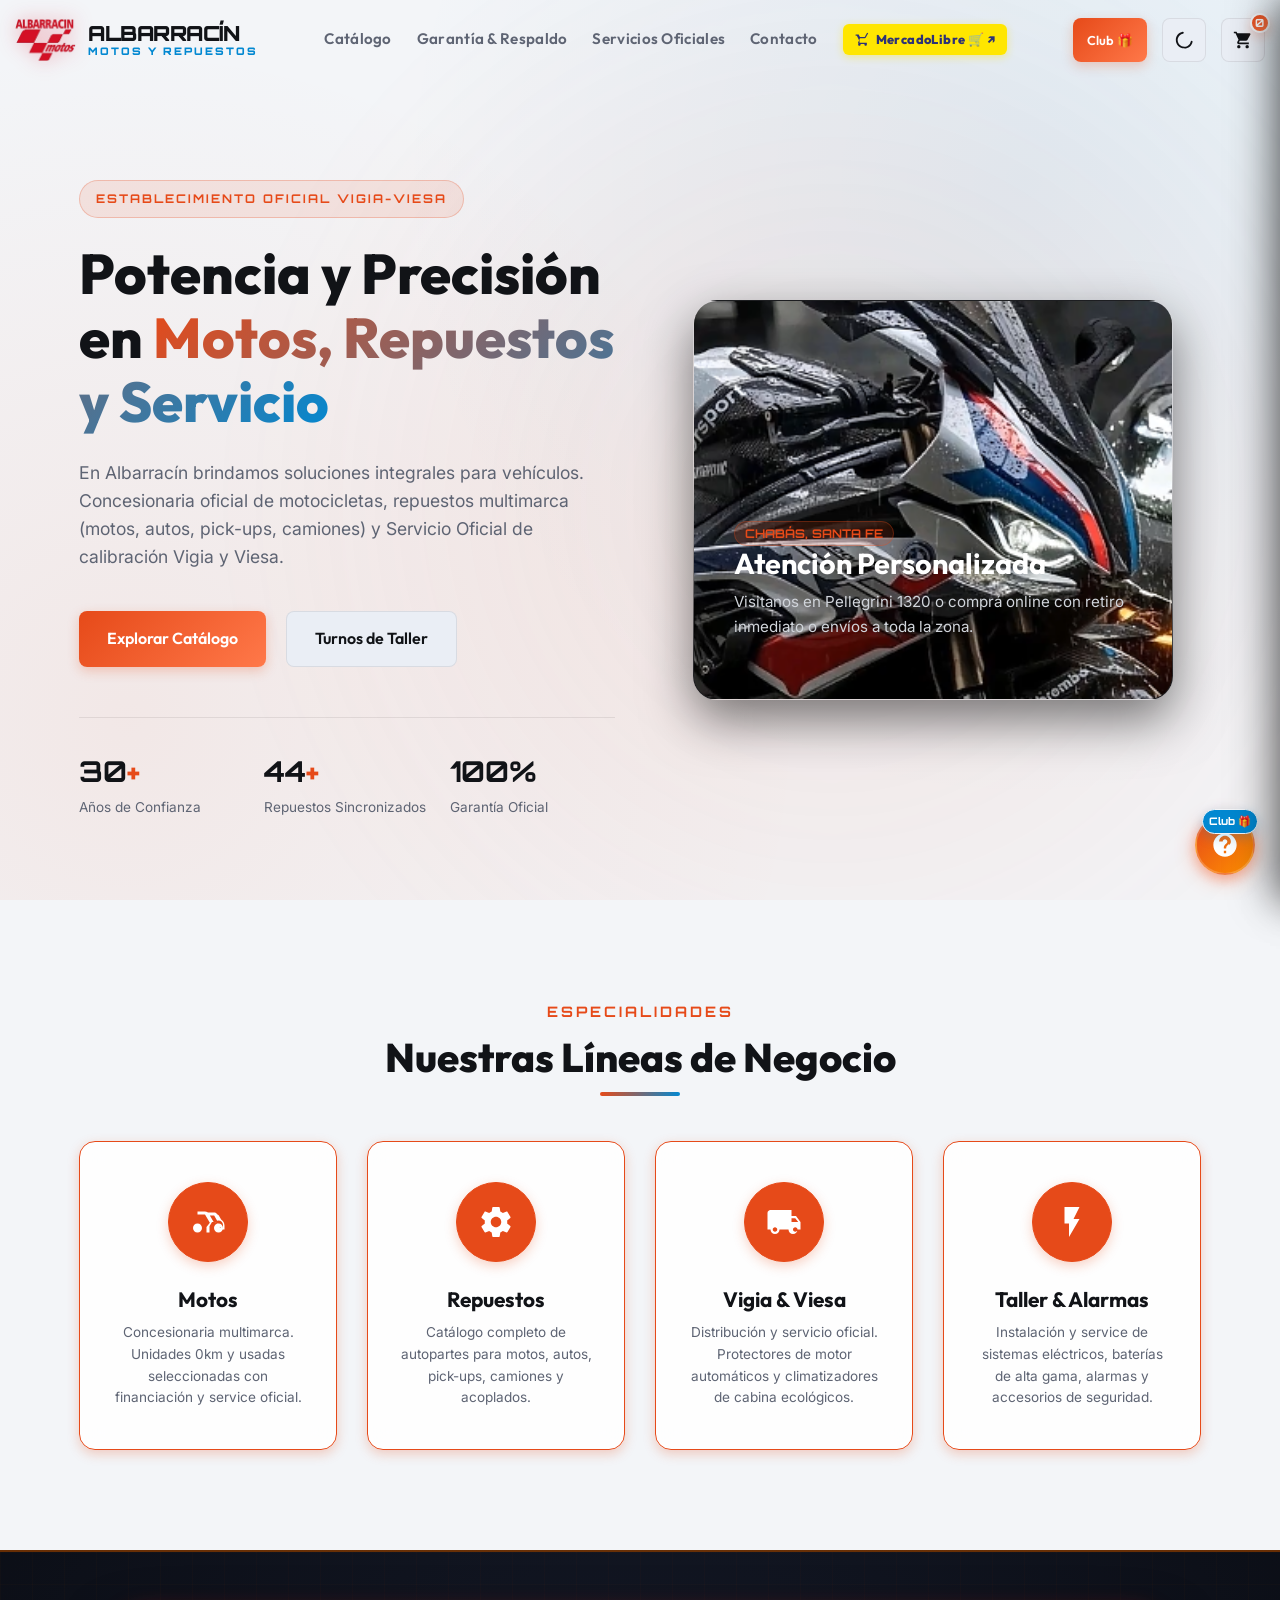
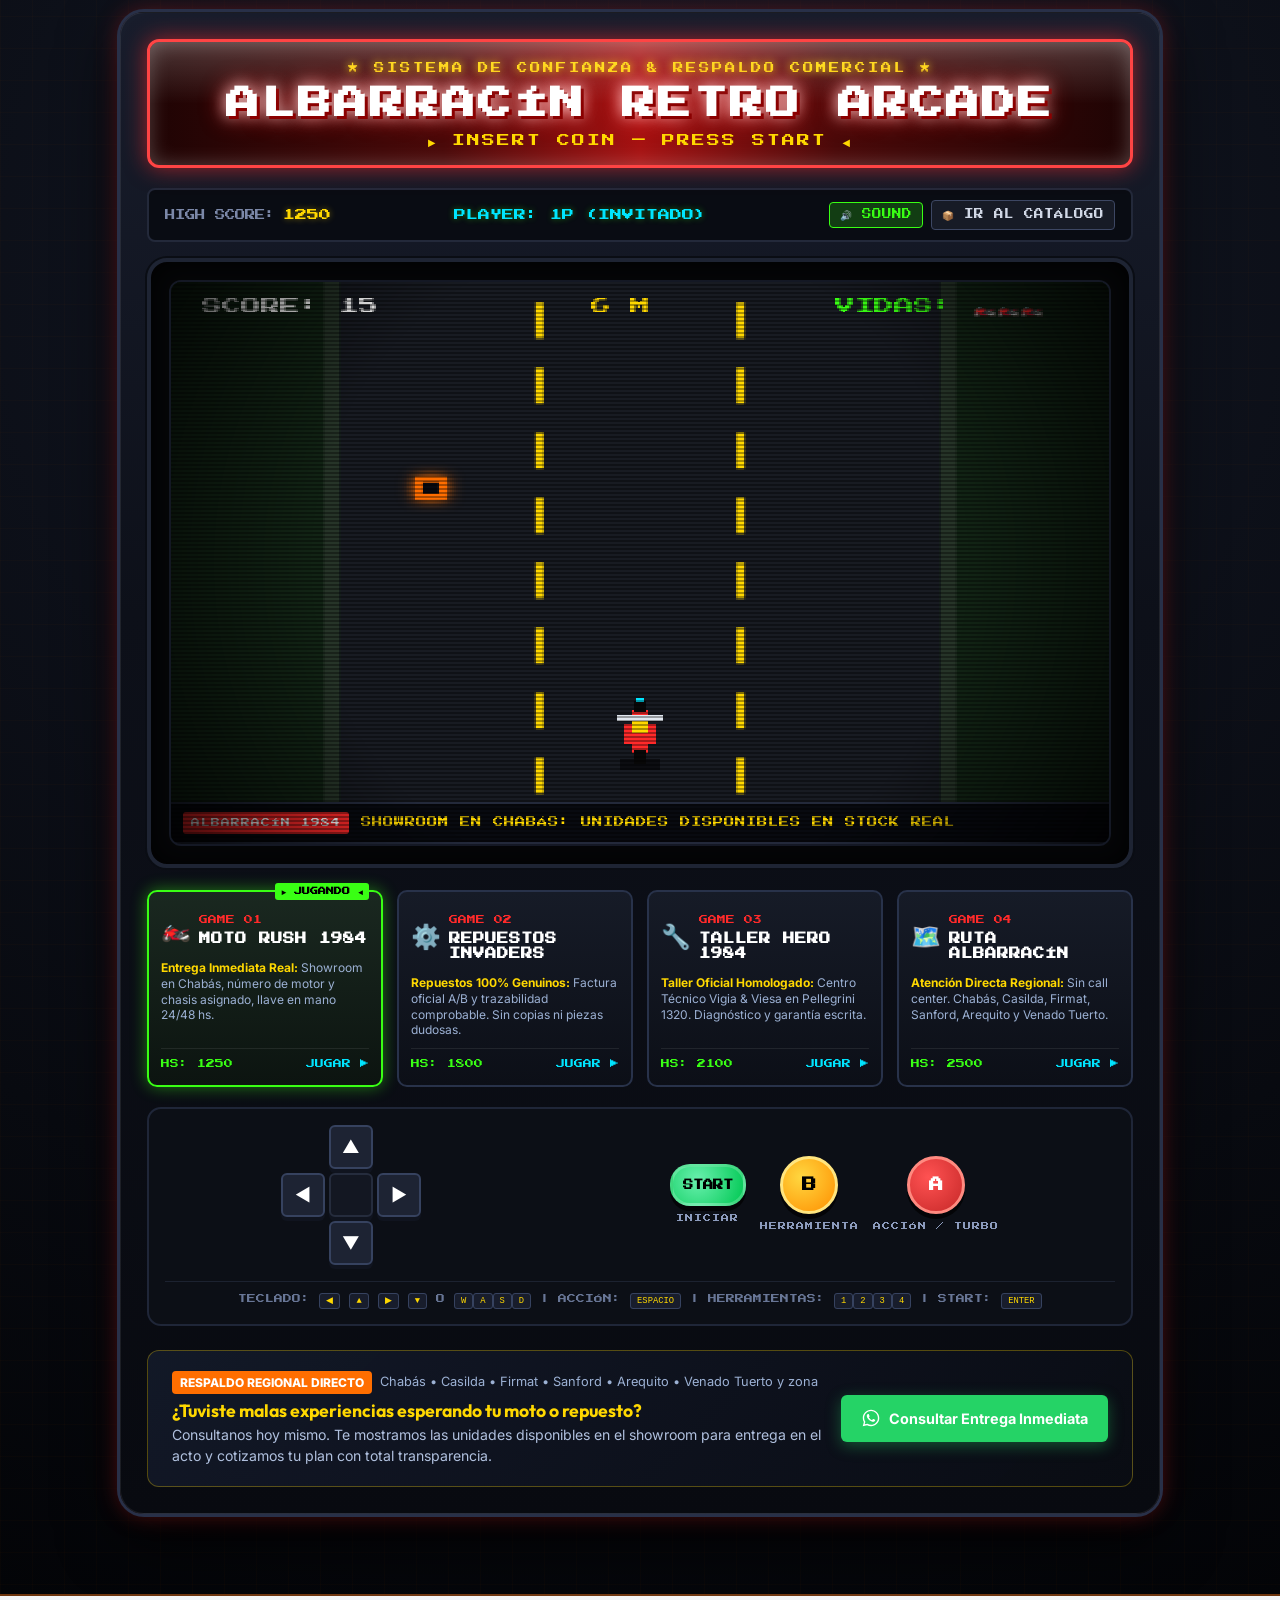
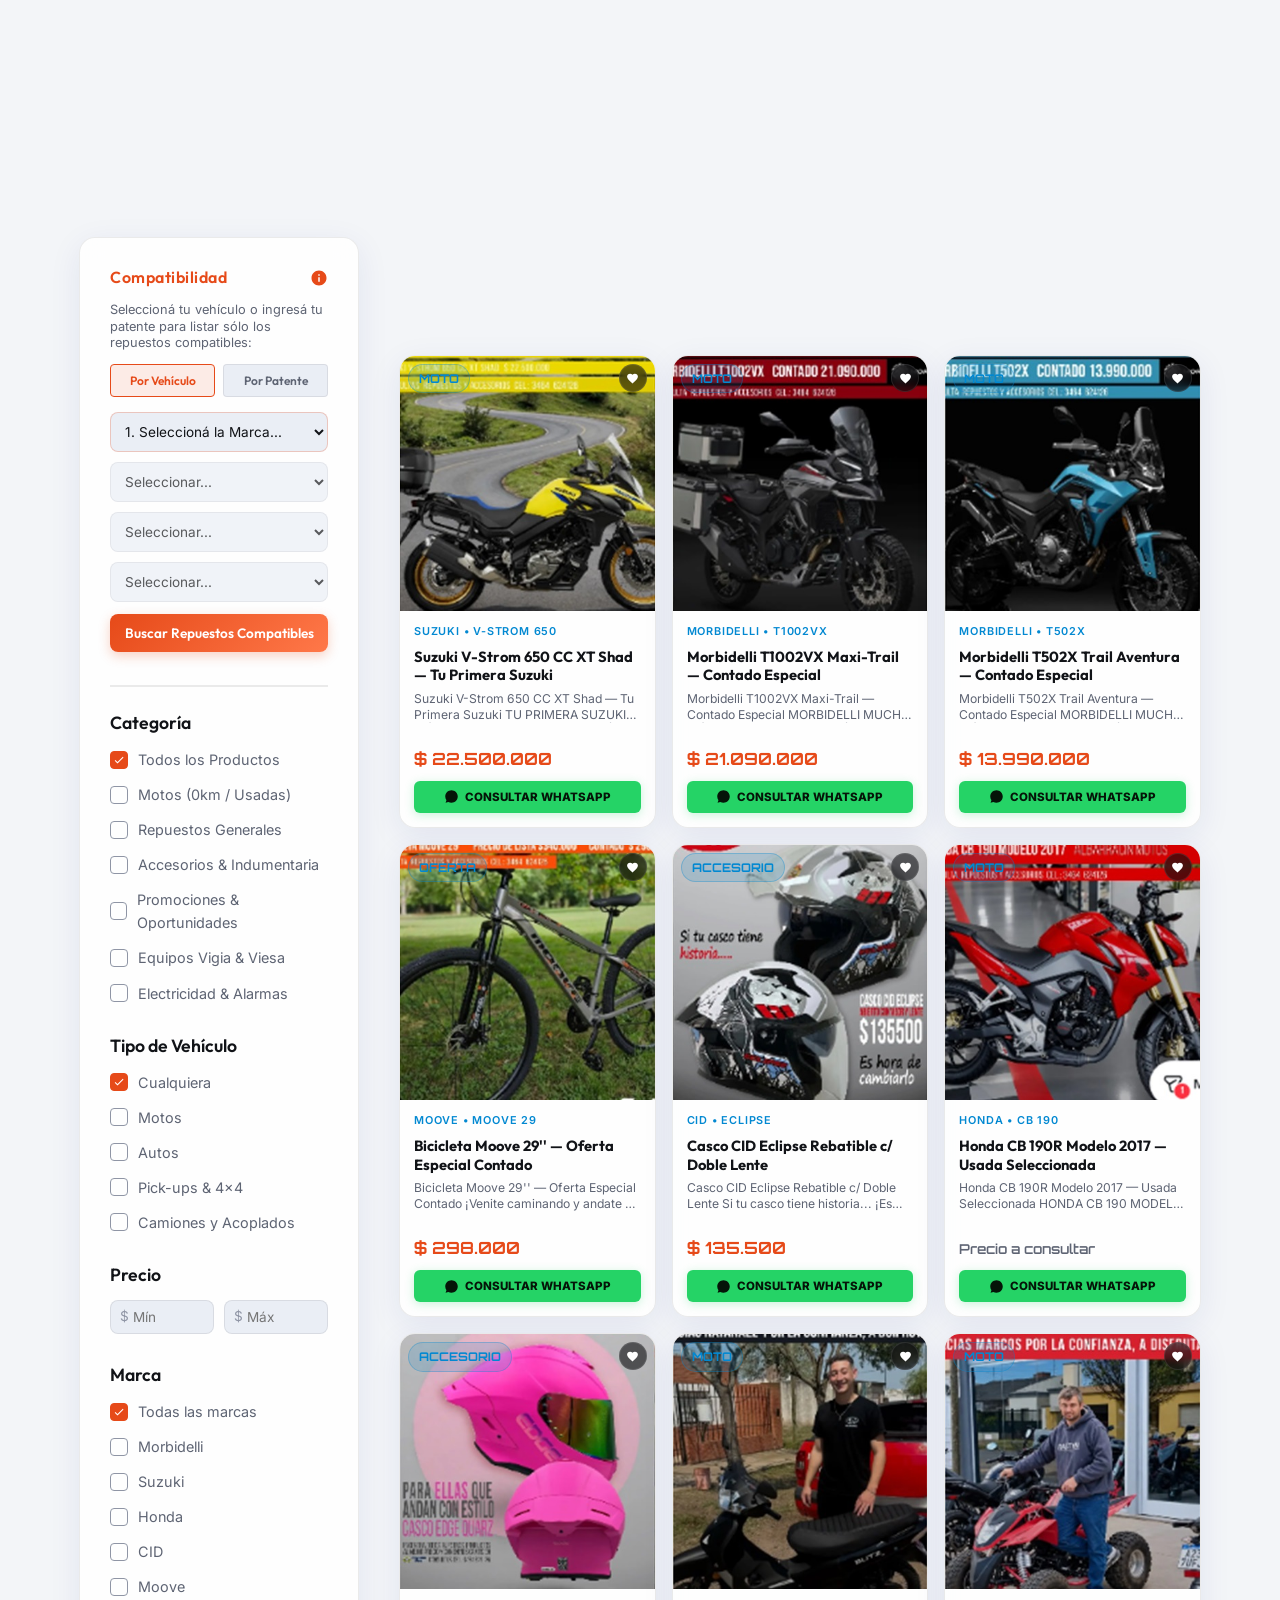
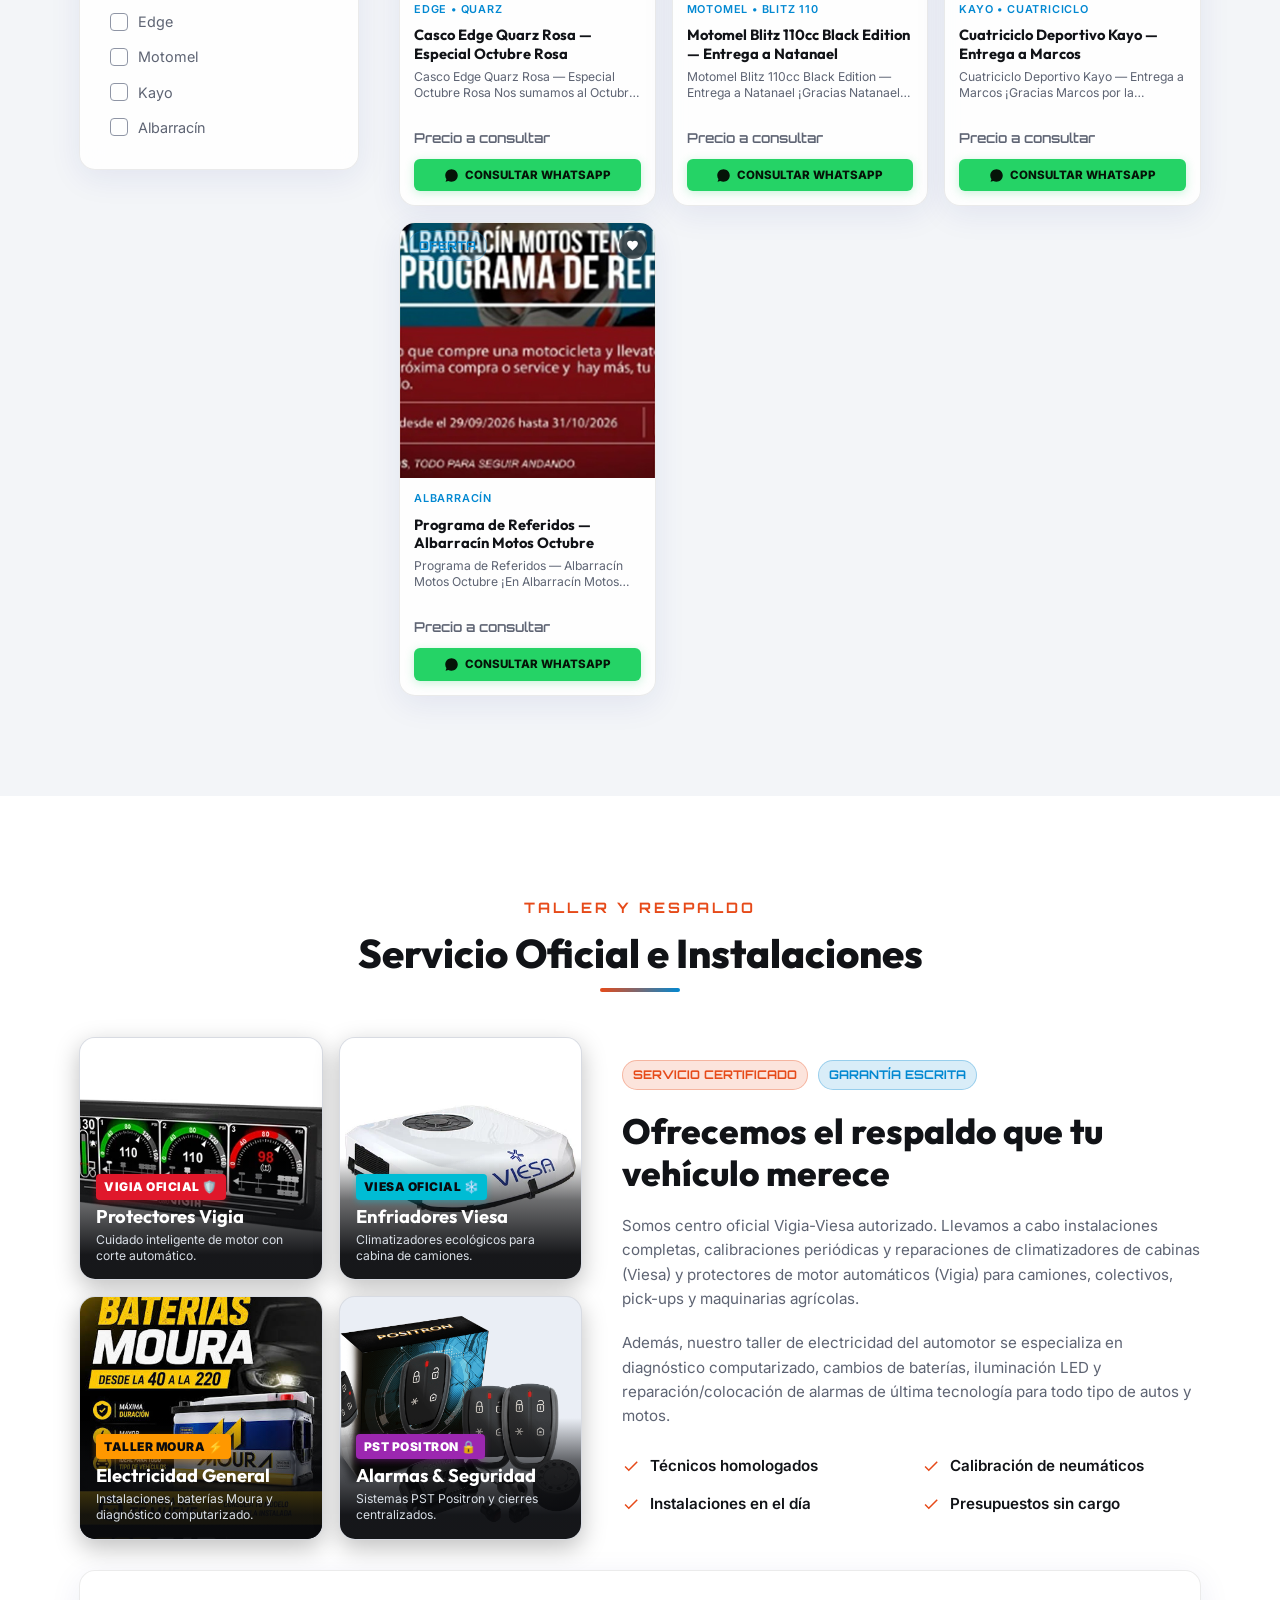
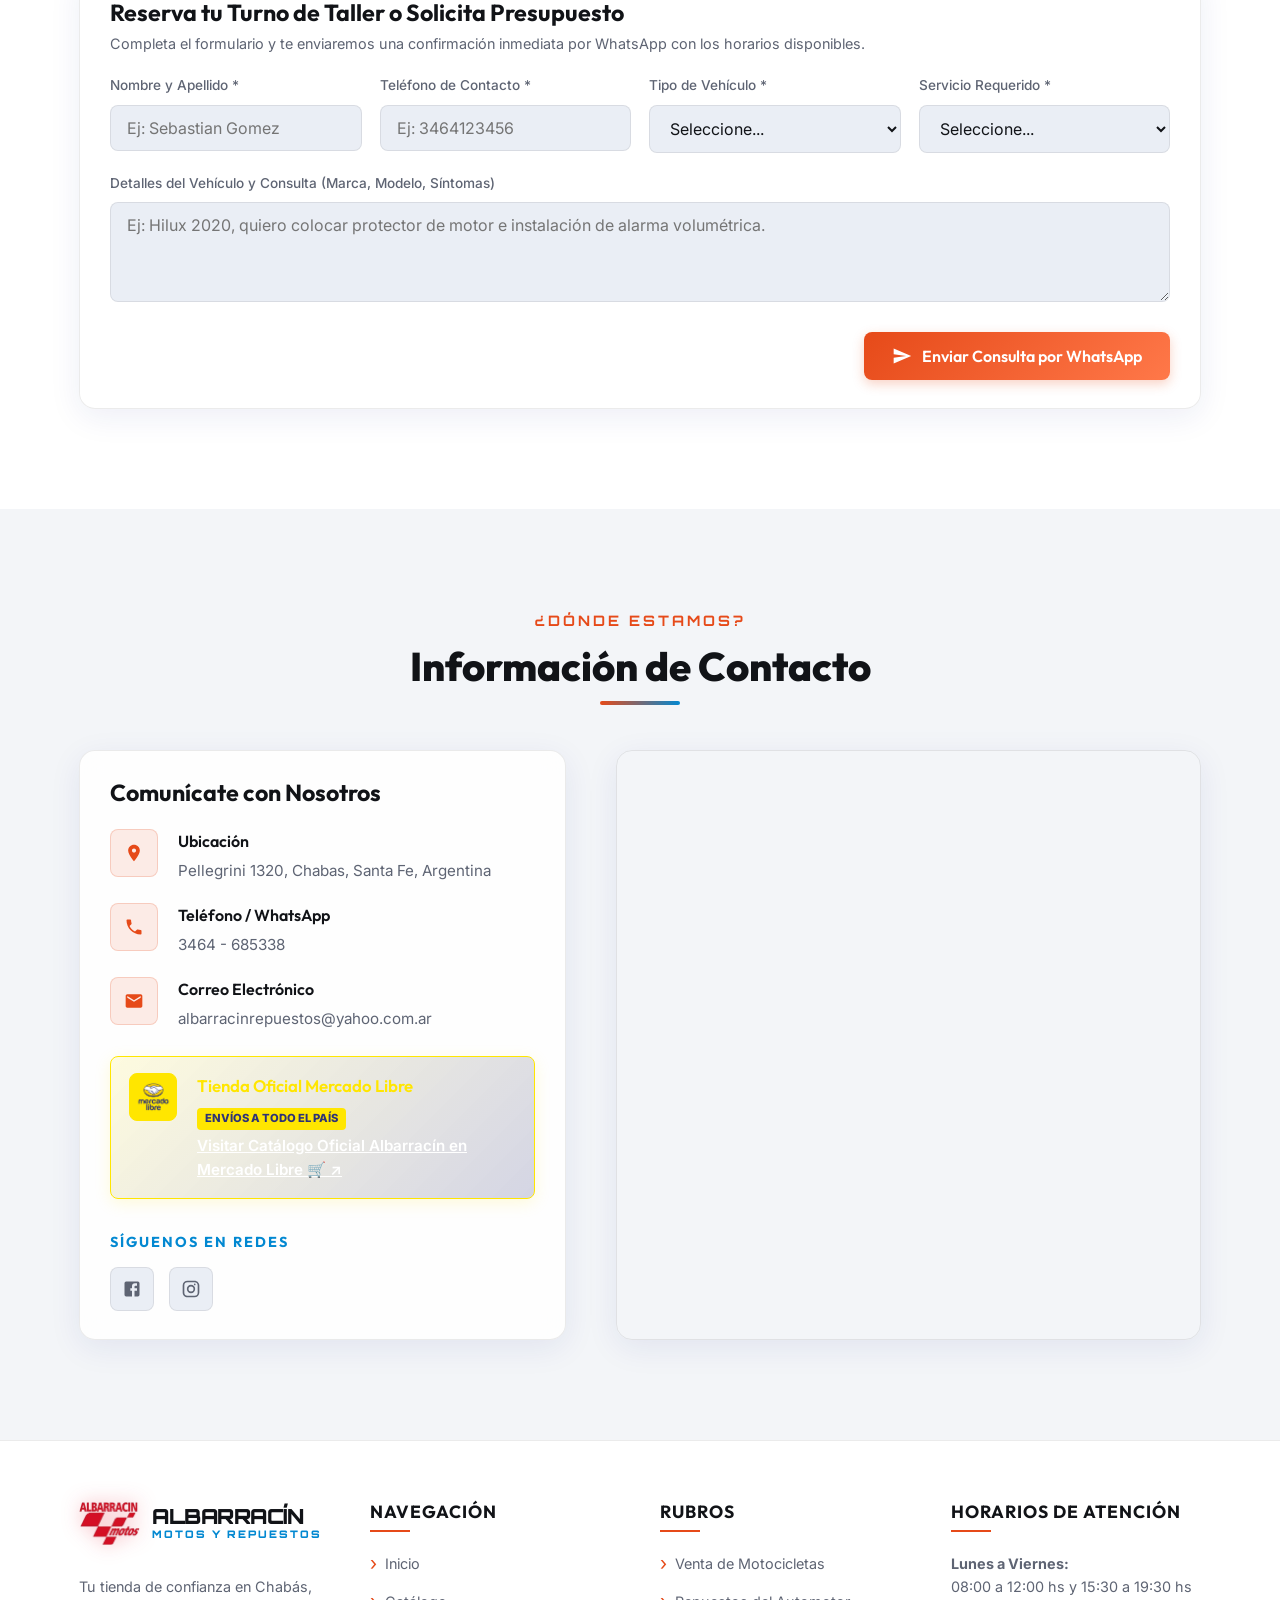
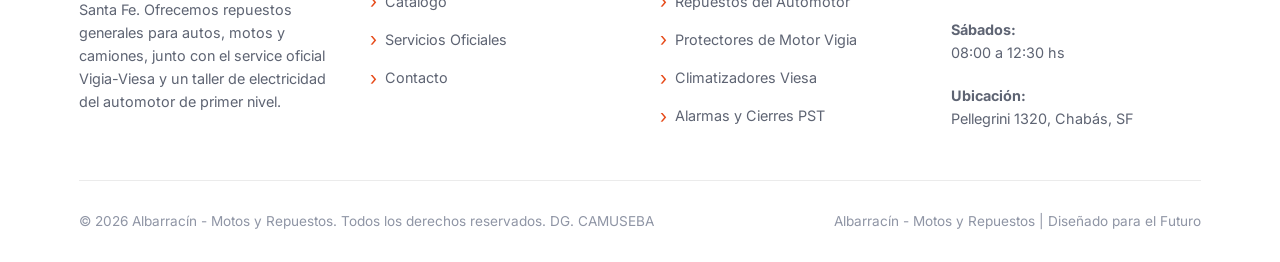
==== commit 685eb399: "style(catalog): compactar tamaño de tarjetas de productos y optimizar grilla" ====
--- a/index.html
+++ b/index.html
@@ -235,10 +235,10 @@
   </script>
 
   <!-- Stylesheet -->
-  <link rel="stylesheet" href="style.css?v=2.5">
-  <link rel="stylesheet" href="loyalty.css?v=2.5">
-  <link rel="stylesheet" href="mercadolibre.css?v=2.5">
-  <link rel="stylesheet" href="arcade.css?v=2.5">
+  <link rel="stylesheet" href="style.css?v=2.8">
+  <link rel="stylesheet" href="loyalty.css?v=2.8">
+  <link rel="stylesheet" href="mercadolibre.css?v=2.8">
+  <link rel="stylesheet" href="arcade.css?v=2.8">
 </head>
 <body>
 
@@ -1339,11 +1339,11 @@
   </footer>
 
   <!-- Scripts -->
-  <script src="compatibility.js?v=2.7"></script>
-  <script src="vehicle_admin.js?v=2.7"></script>
-  <script src="app.js?v=2.7"></script>
-  <script src="loyalty.js?v=2.7"></script>
-  <script src="mercadolibre.js?v=2.7"></script>
-  <script src="arcade.js?v=2.7"></script>
+  <script src="compatibility.js?v=2.8"></script>
+  <script src="vehicle_admin.js?v=2.8"></script>
+  <script src="app.js?v=2.8"></script>
+  <script src="loyalty.js?v=2.8"></script>
+  <script src="mercadolibre.js?v=2.8"></script>
+  <script src="arcade.js?v=2.8"></script>
 </body>
 </html>
--- a/style.css
+++ b/style.css
@@ -1013,8 +1013,8 @@
 /* Products Grid */
 .products-grid {
   display: grid;
-  grid-template-columns: repeat(auto-fill, minmax(280px, 1fr));
-  gap: 30px;
+  grid-template-columns: repeat(auto-fill, minmax(210px, 1fr));
+  gap: 16px;
 }
 
 .product-card {
@@ -1022,14 +1022,17 @@
   flex-direction: column;
   overflow: hidden;
   height: 100%;
+  border-radius: var(--border-radius-md);
+  transition: transform var(--transition-fast), box-shadow var(--transition-fast), border-color var(--transition-fast);
 }
 
 .product-img-wrapper {
   position: relative;
   width: 100%;
-  aspect-ratio: 4/3;
+  aspect-ratio: 1 / 1;
   overflow: hidden;
   background-color: #1a1e29;
+  cursor: pointer;
 }
 
 .product-img {
@@ -1040,25 +1043,25 @@
 }
 
 .product-card:hover .product-img {
-  transform: scale(1.1);
+  transform: scale(1.06);
 }
 
 .product-badges {
   position: absolute;
-  top: 15px;
-  left: 15px;
+  top: 8px;
+  left: 8px;
   display: flex;
   flex-direction: column;
-  gap: 8px;
+  gap: 4px;
   z-index: 2;
 }
 
 .product-badge-promo {
   background-color: #e63946;
   color: white;
-  font-size: 0.7rem;
+  font-size: 0.62rem;
   font-weight: 700;
-  padding: 4px 8px;
+  padding: 3px 6px;
   border-radius: 4px;
   text-transform: uppercase;
 }
@@ -1066,27 +1069,27 @@
 .product-badge-official {
   background-color: #2b7fff;
   color: #ffffff;
-  font-size: 0.65rem;
+  font-size: 0.6rem;
   font-weight: 700;
-  padding: 4px 8px;
+  padding: 3px 6px;
   border-radius: 4px;
   text-transform: uppercase;
-  letter-spacing: 0.5px;
+  letter-spacing: 0.4px;
   box-shadow: 0 2px 6px rgba(43, 127, 255, 0.4);
 }
 
 .stock-badge {
-  font-size: 0.72rem;
+  font-size: 0.65rem;
   color: #00e676;
   background: rgba(0, 230, 118, 0.12);
   border: 1px solid rgba(0, 230, 118, 0.3);
-  padding: 2px 8px;
-  border-radius: 12px;
+  padding: 2px 6px;
+  border-radius: 10px;
   font-weight: 600;
 }
 
 .product-ml-purchase-box {
-  margin: 10px 0;
+  margin: 6px 0;
 }
 
 .ml-btn-link {
@@ -1095,48 +1098,48 @@
   justify-content: center;
   gap: 6px;
   width: 100%;
-  padding: 8px 12px;
+  padding: 6px 10px;
   background: linear-gradient(135deg, #ffe600, #ffd000);
   color: #2d3277;
   font-weight: 700;
-  font-size: 0.82rem;
+  font-size: 0.72rem;
   border-radius: 6px;
   text-decoration: none;
   transition: all 0.2s ease;
-  box-shadow: 0 2px 8px rgba(255, 230, 0, 0.25);
+  box-shadow: 0 2px 6px rgba(255, 230, 0, 0.2);
 }
 
 .ml-btn-link:hover {
   background: linear-gradient(135deg, #fff04d, #ffe600);
   color: #1a1e54;
   transform: translateY(-1px);
-  box-shadow: 0 4px 12px rgba(255, 230, 0, 0.4);
+  box-shadow: 0 3px 10px rgba(255, 230, 0, 0.35);
 }
 
 .ml-icon {
-  width: 16px;
-  height: 16px;
+  width: 14px;
+  height: 14px;
   fill: currentColor;
 }
 
 .official-catalog-tag {
   display: inline-flex;
   align-items: center;
-  gap: 6px;
-  font-size: 0.78rem;
+  gap: 4px;
+  font-size: 0.7rem;
   color: var(--accent-blue);
   background: rgba(var(--accent-blue-rgb), 0.1);
   border: 1px solid rgba(var(--accent-blue-rgb), 0.25);
-  padding: 4px 10px;
+  padding: 3px 8px;
   border-radius: 4px;
 }
 
 .product-like-btn {
   position: absolute;
-  top: 15px;
-  right: 15px;
-  width: 36px;
-  height: 36px;
+  top: 8px;
+  right: 8px;
+  width: 28px;
+  height: 28px;
   border-radius: 50%;
   background: rgba(10, 11, 14, 0.6);
   backdrop-filter: blur(5px);
@@ -1147,54 +1150,57 @@
   border: 1px solid rgba(255, 255, 255, 0.1);
   transition: var(--transition-smooth);
   z-index: 2;
+  cursor: pointer;
 }
 
 .product-like-btn:hover {
   background: #ffffff;
   color: #ff3366;
-  transform: scale(1.1);
+  transform: scale(1.08);
 }
 
 .product-like-btn svg {
-  width: 16px;
-  height: 16px;
+  width: 13px;
+  height: 13px;
   fill: currentColor;
 }
 
 .product-content {
-  padding: 24px;
+  padding: 12px 14px 14px 14px;
   display: flex;
   flex-direction: column;
   flex: 1;
 }
 
 .product-cat {
-  font-size: 0.75rem;
+  font-size: 0.68rem;
   color: var(--accent-blue);
   text-transform: uppercase;
-  letter-spacing: 1px;
+  letter-spacing: 0.8px;
   font-weight: 600;
+  margin-bottom: 4px;
+}
+
+.product-title {
+  font-size: 0.92rem;
+  color: var(--text-primary);
   margin-bottom: 6px;
-}
-
-.product-title {
-  font-size: 1.15rem;
-  color: var(--text-primary);
-  margin-bottom: 8px;
-  line-height: 1.3;
-  height: 2.6rem;
+  line-height: 1.25;
+  height: 2.3rem;
   overflow: hidden;
   display: -webkit-box;
   -webkit-line-clamp: 2;
   -webkit-box-orient: vertical;
   font-family: var(--font-heading);
+  cursor: pointer;
 }
 
 .product-desc {
-  font-size: 0.85rem;
+  font-size: 0.76rem;
   color: var(--text-secondary);
-  margin-bottom: 15px;
-  height: 2.4rem;
+  margin-bottom: 8px;
+  line-height: 1.3;
+  height: 2.0rem;
   overflow: hidden;
   display: -webkit-box;
   -webkit-line-clamp: 2;
@@ -1206,7 +1212,7 @@
   display: flex;
   justify-content: space-between;
   align-items: center;
-  padding-top: 15px;
+  padding-top: 8px;
   border-top: 1px solid var(--glass-border);
 }
 
@@ -1217,20 +1223,20 @@
 
 .product-price {
   font-family: var(--font-brand);
-  font-size: 1.4rem;
+  font-size: 1.05rem;
   color: var(--accent-orange);
   font-weight: 700;
 }
 
 .product-old-price {
-  font-size: 0.8rem;
+  font-size: 0.72rem;
   color: var(--text-tertiary);
   text-decoration: line-through;
 }
 
 .product-add-cart-btn {
-  width: 40px;
-  height: 40px;
+  width: 32px;
+  height: 32px;
   border-radius: var(--border-radius-sm);
   background: var(--bg-tertiary);
   border: 1px solid var(--glass-border);
@@ -1250,8 +1256,8 @@
 }
 
 .product-add-cart-btn svg {
-  width: 18px;
-  height: 18px;
+  width: 15px;
+  height: 15px;
   fill: currentColor;
 }
 
@@ -2495,8 +2501,8 @@
     line-height: 1.32 !important;
   }
   .products-grid {
-    grid-template-columns: repeat(auto-fill, minmax(240px, 1fr));
-    gap: 16px;
+    grid-template-columns: repeat(auto-fill, minmax(180px, 1fr));
+    gap: 12px;
   }
   .service-showcase {
     display: flex;
@@ -2622,21 +2628,57 @@
     font-size: 1.75rem;
   }
   .products-grid {
-    grid-template-columns: 1fr;
+    grid-template-columns: repeat(2, 1fr);
+    gap: 10px;
+  }
+  .product-content {
+    padding: 10px;
+  }
+  .product-title {
+    font-size: 0.82rem;
+    height: 2.1rem;
+    margin-bottom: 4px;
+  }
+  .product-desc {
+    display: none;
+  }
+  .product-price {
+    font-size: 0.92rem;
+  }
+  .product-ig-btn {
+    padding: 6px 6px;
+    font-size: 0.65rem;
+    gap: 4px;
+  }
+  .product-ig-btn svg {
+    width: 13px !important;
+    height: 13px !important;
   }
   .product-badges {
     flex-wrap: wrap;
-    gap: 4px;
+    gap: 3px;
+    top: 6px;
+    left: 6px;
+  }
+  .product-like-btn {
+    top: 6px;
+    right: 6px;
+    width: 24px;
+    height: 24px;
+  }
+  .product-like-btn svg {
+    width: 11px;
+    height: 11px;
   }
   .booking-grid {
     grid-template-columns: 1fr;
   }
   .ml-btn-link {
-    font-size: 0.82rem;
-    padding: 10px 12px;
+    font-size: 0.72rem;
+    padding: 8px 10px;
   }
   .detail-price {
-    font-size: 1.6rem;
+    font-size: 1.4rem;
   }
 }
 
@@ -2877,36 +2919,36 @@
 
 .product-gallery-pill {
   position: absolute;
-  top: 10px;
-  right: 48px;
+  top: 8px;
+  right: 40px;
   background: rgba(10, 12, 18, 0.75);
   color: #ffffff;
-  font-size: 0.65rem;
+  font-size: 0.58rem;
   font-weight: 700;
-  padding: 3px 7px;
-  border-radius: 12px;
+  padding: 2px 6px;
+  border-radius: 10px;
   backdrop-filter: blur(4px);
   border: 1px solid rgba(255, 255, 255, 0.2);
   display: flex;
   align-items: center;
+  gap: 3px;
+}
+
+.product-ig-actions {
+  display: flex;
+  flex-direction: column;
   gap: 4px;
-}
-
-.product-ig-actions {
-  display: flex;
-  flex-direction: column;
-  gap: 6px;
-  margin-top: 12px;
+  margin-top: 8px;
 }
 
 .product-ig-btn {
   display: inline-flex;
   align-items: center;
   justify-content: center;
-  gap: 8px;
-  padding: 10px 14px;
-  border-radius: var(--border-radius-sm);
-  font-size: 0.8rem;
+  gap: 6px;
+  padding: 7px 10px;
+  border-radius: 6px;
+  font-size: 0.72rem;
   font-weight: 700;
   text-decoration: none;
   transition: all 0.2s ease;
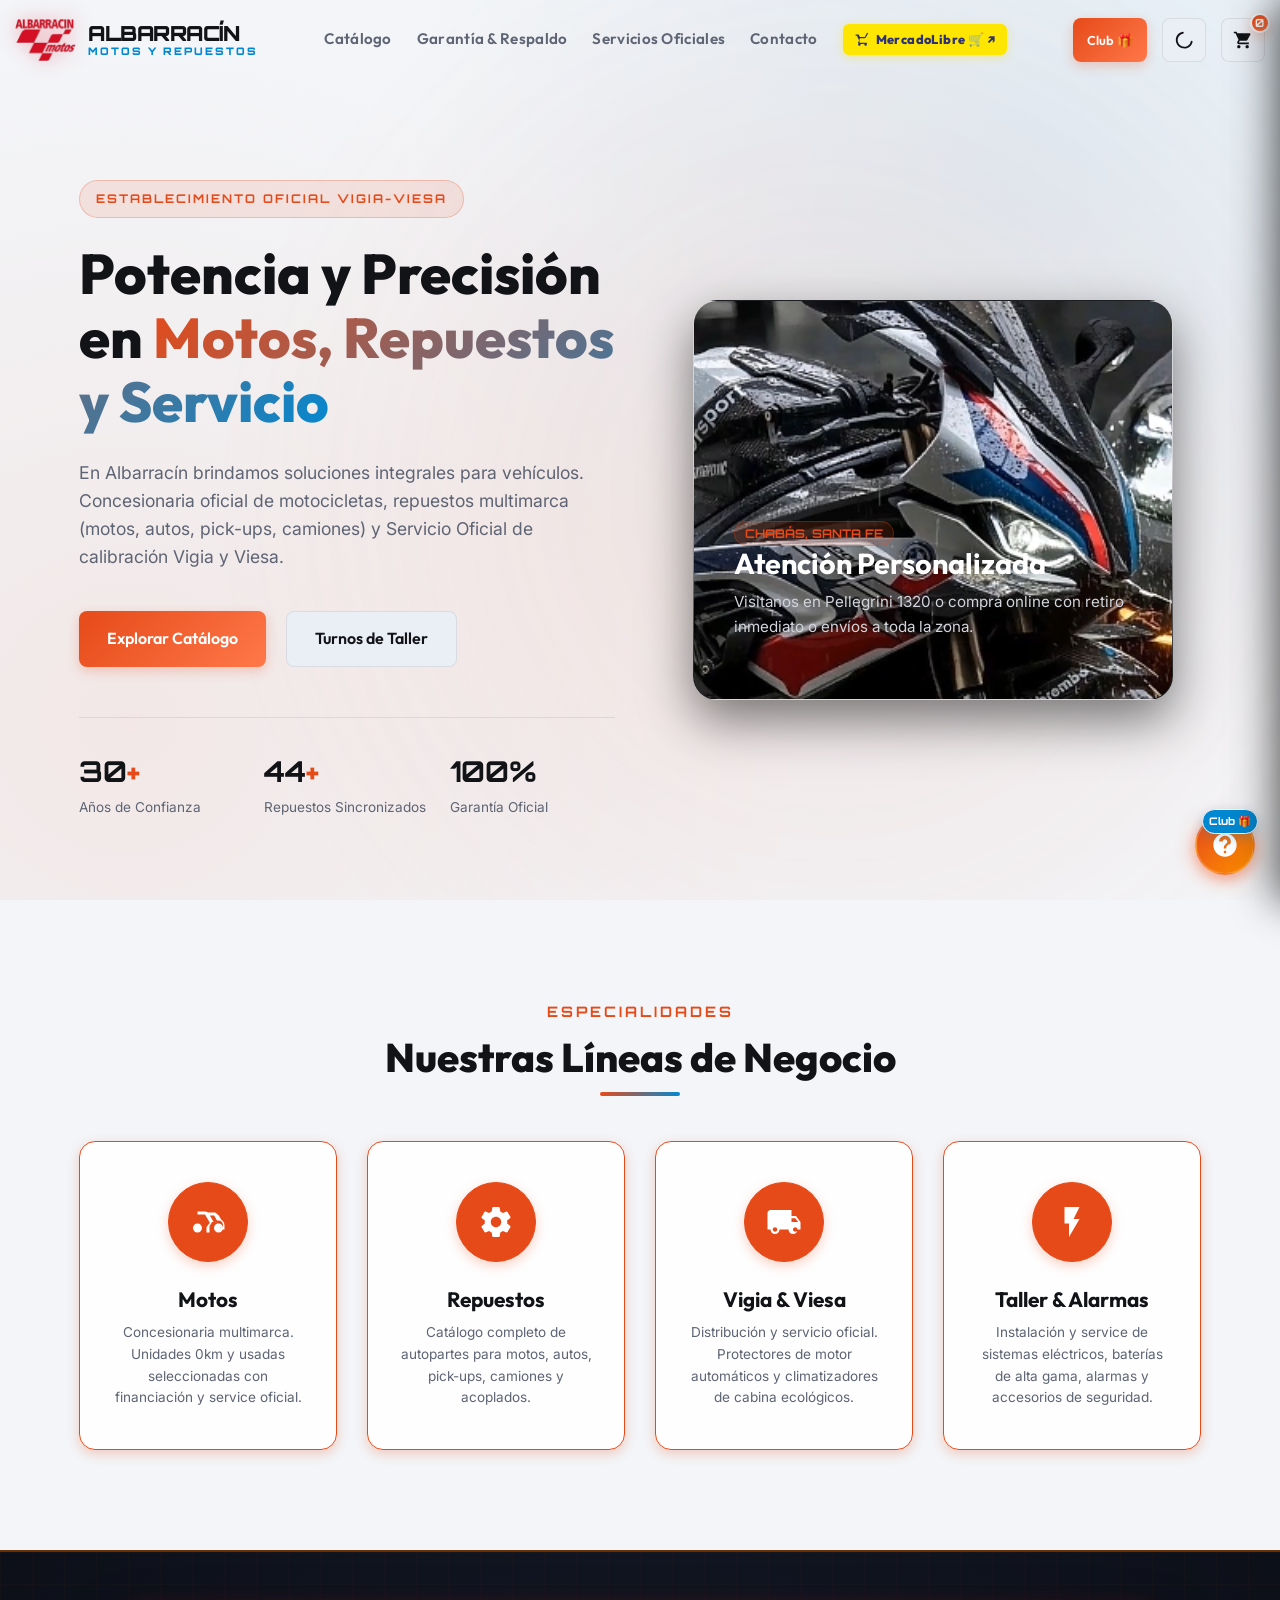
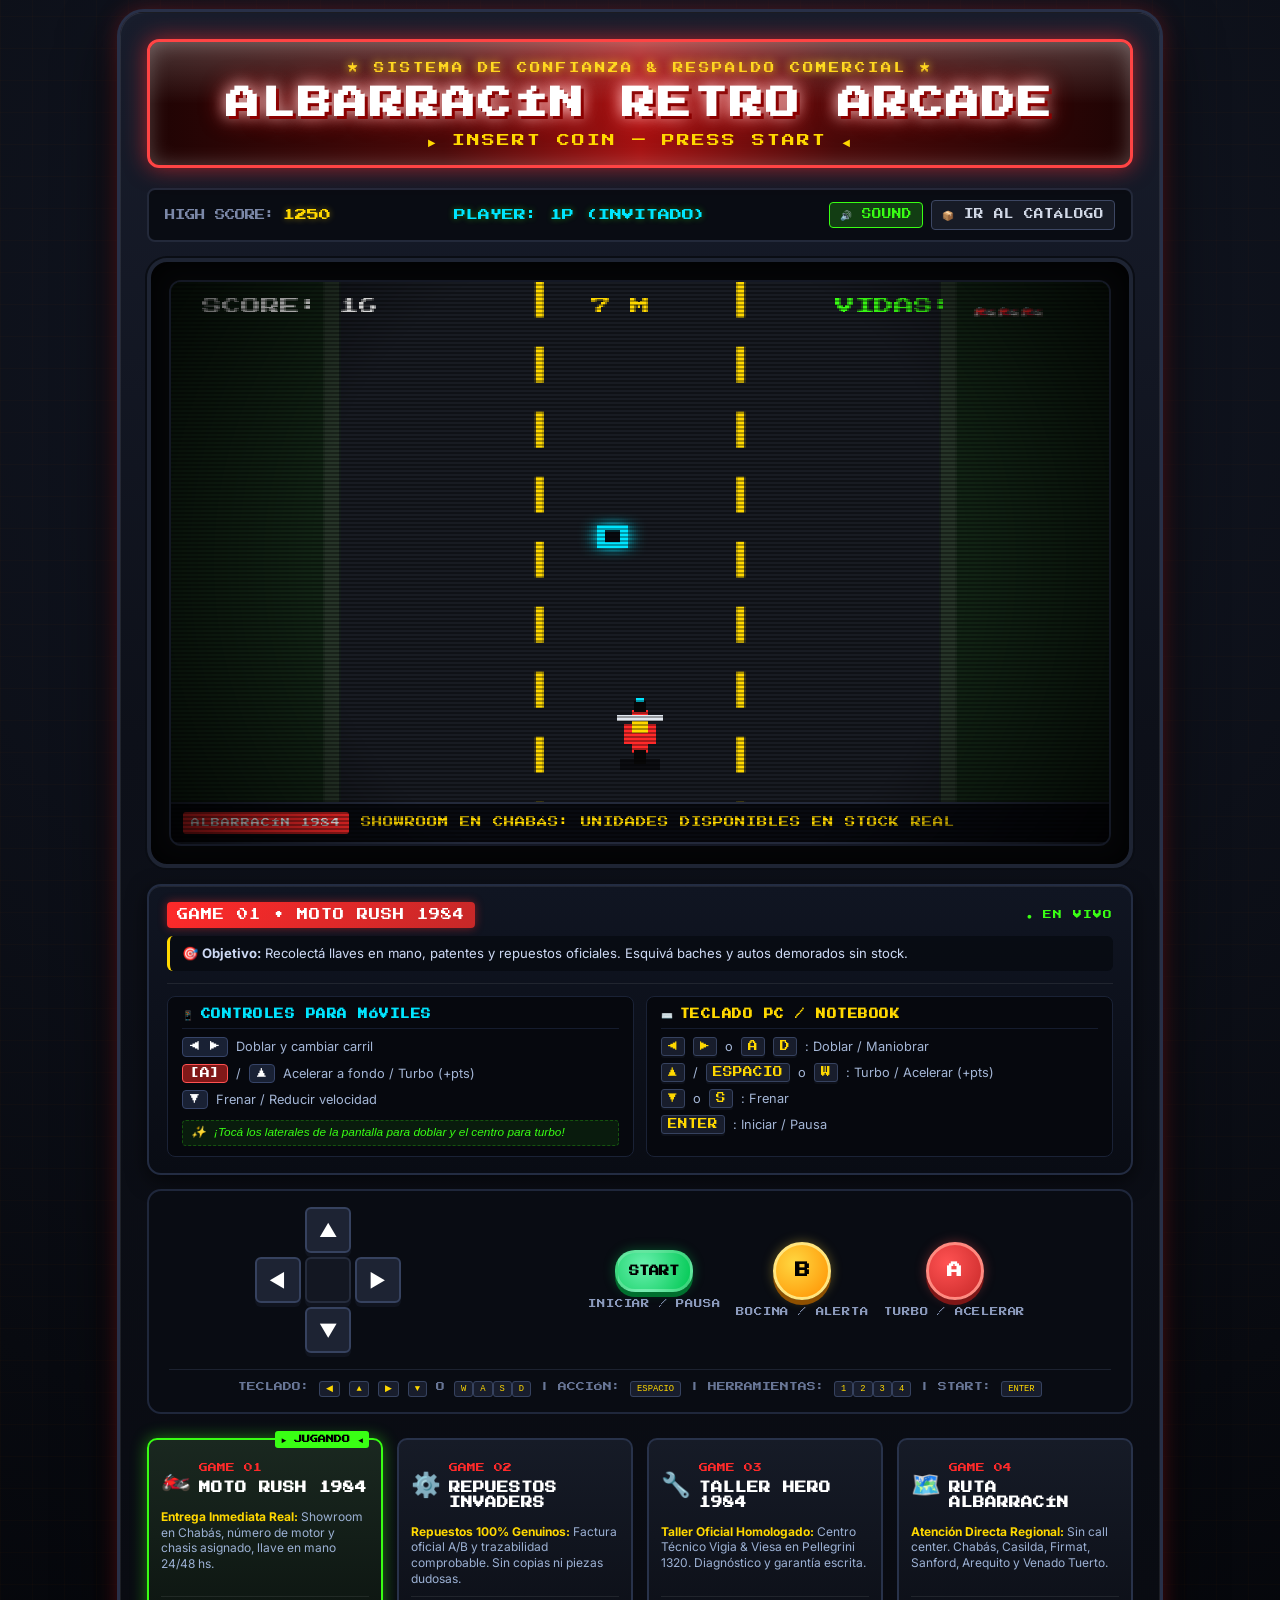
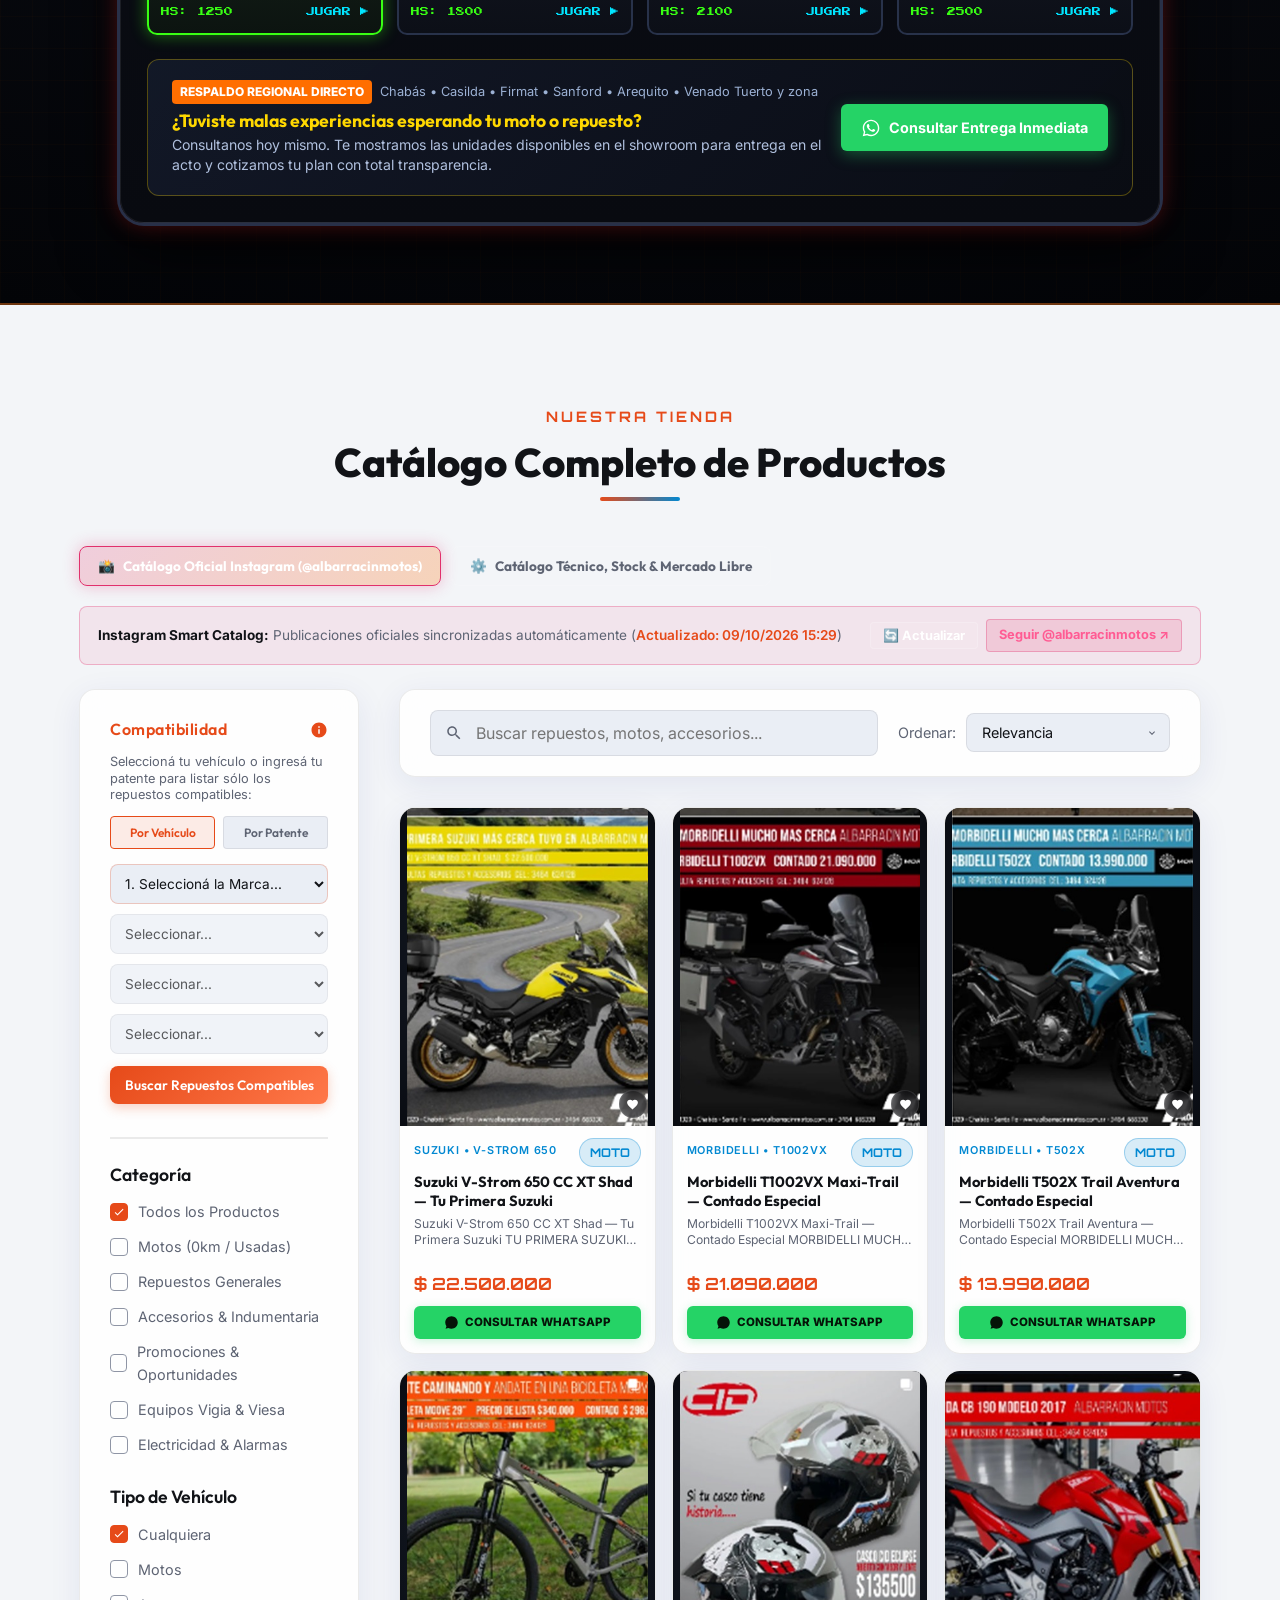
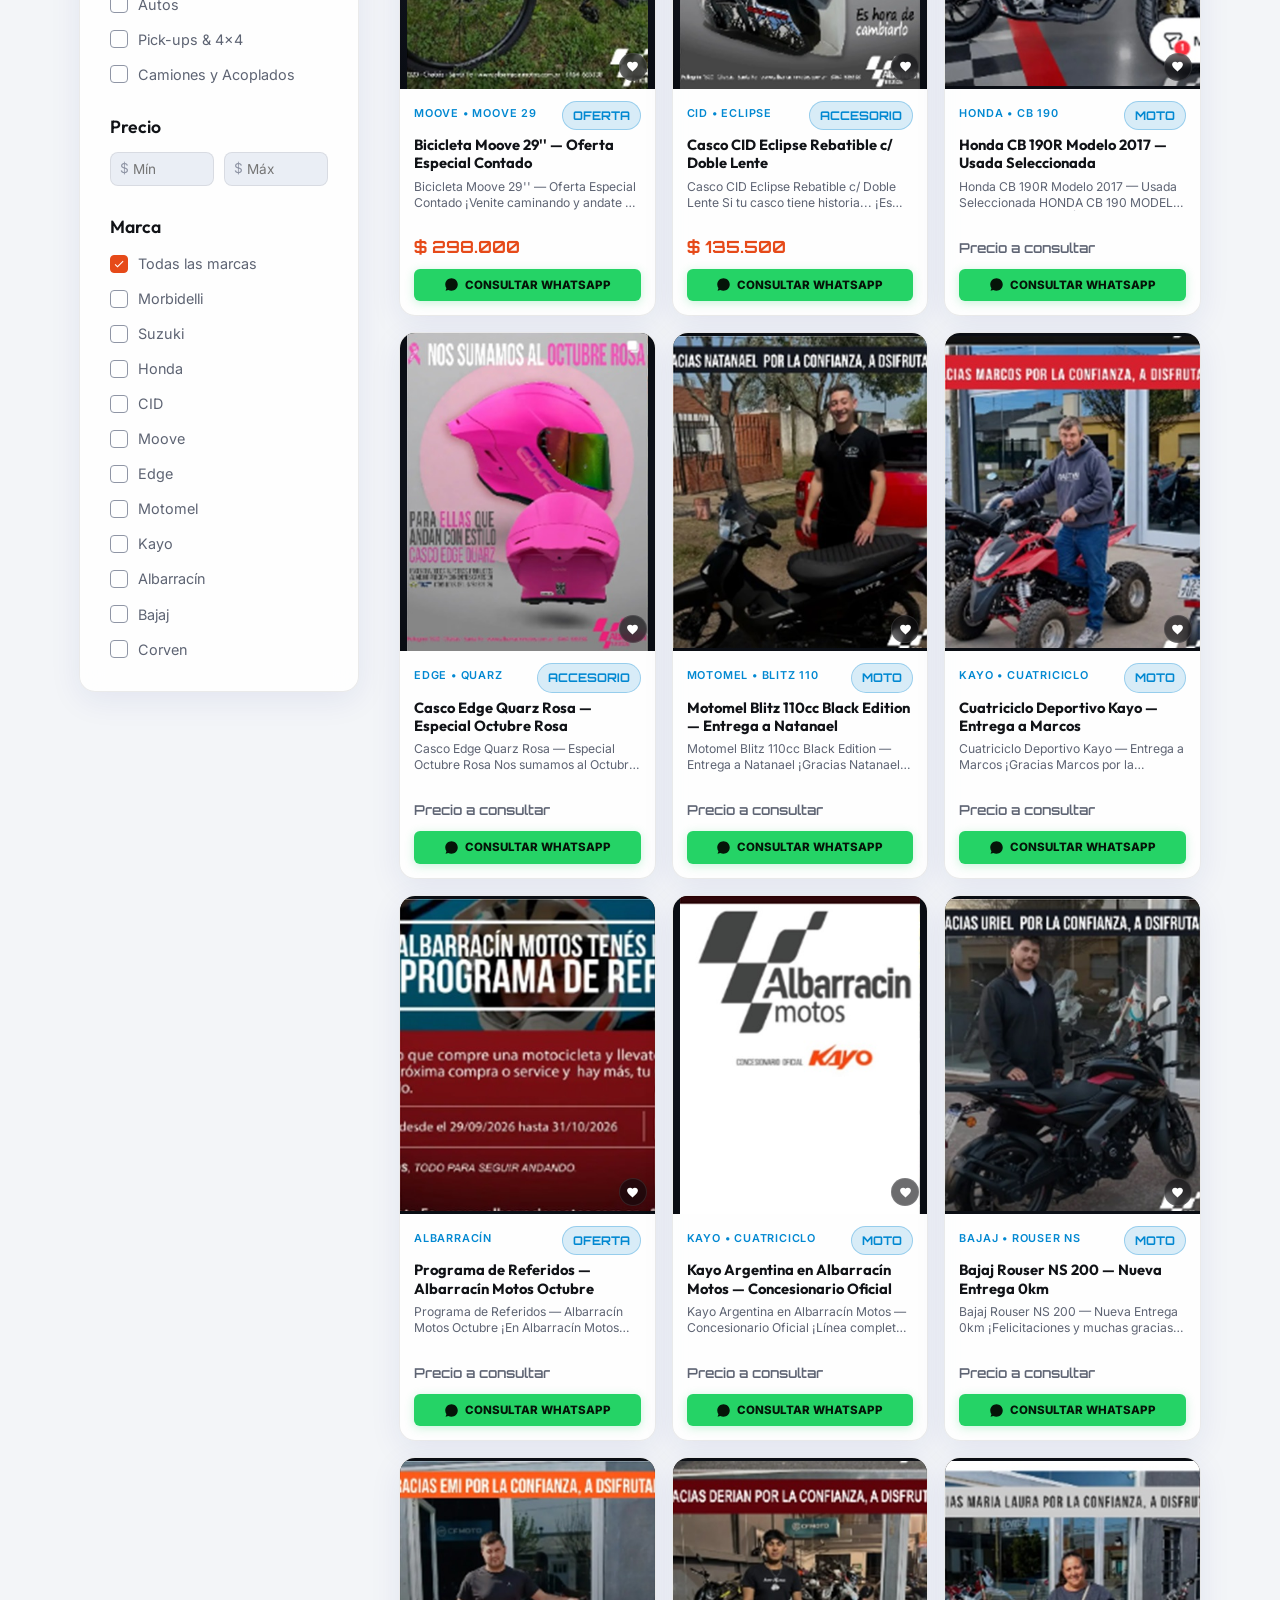
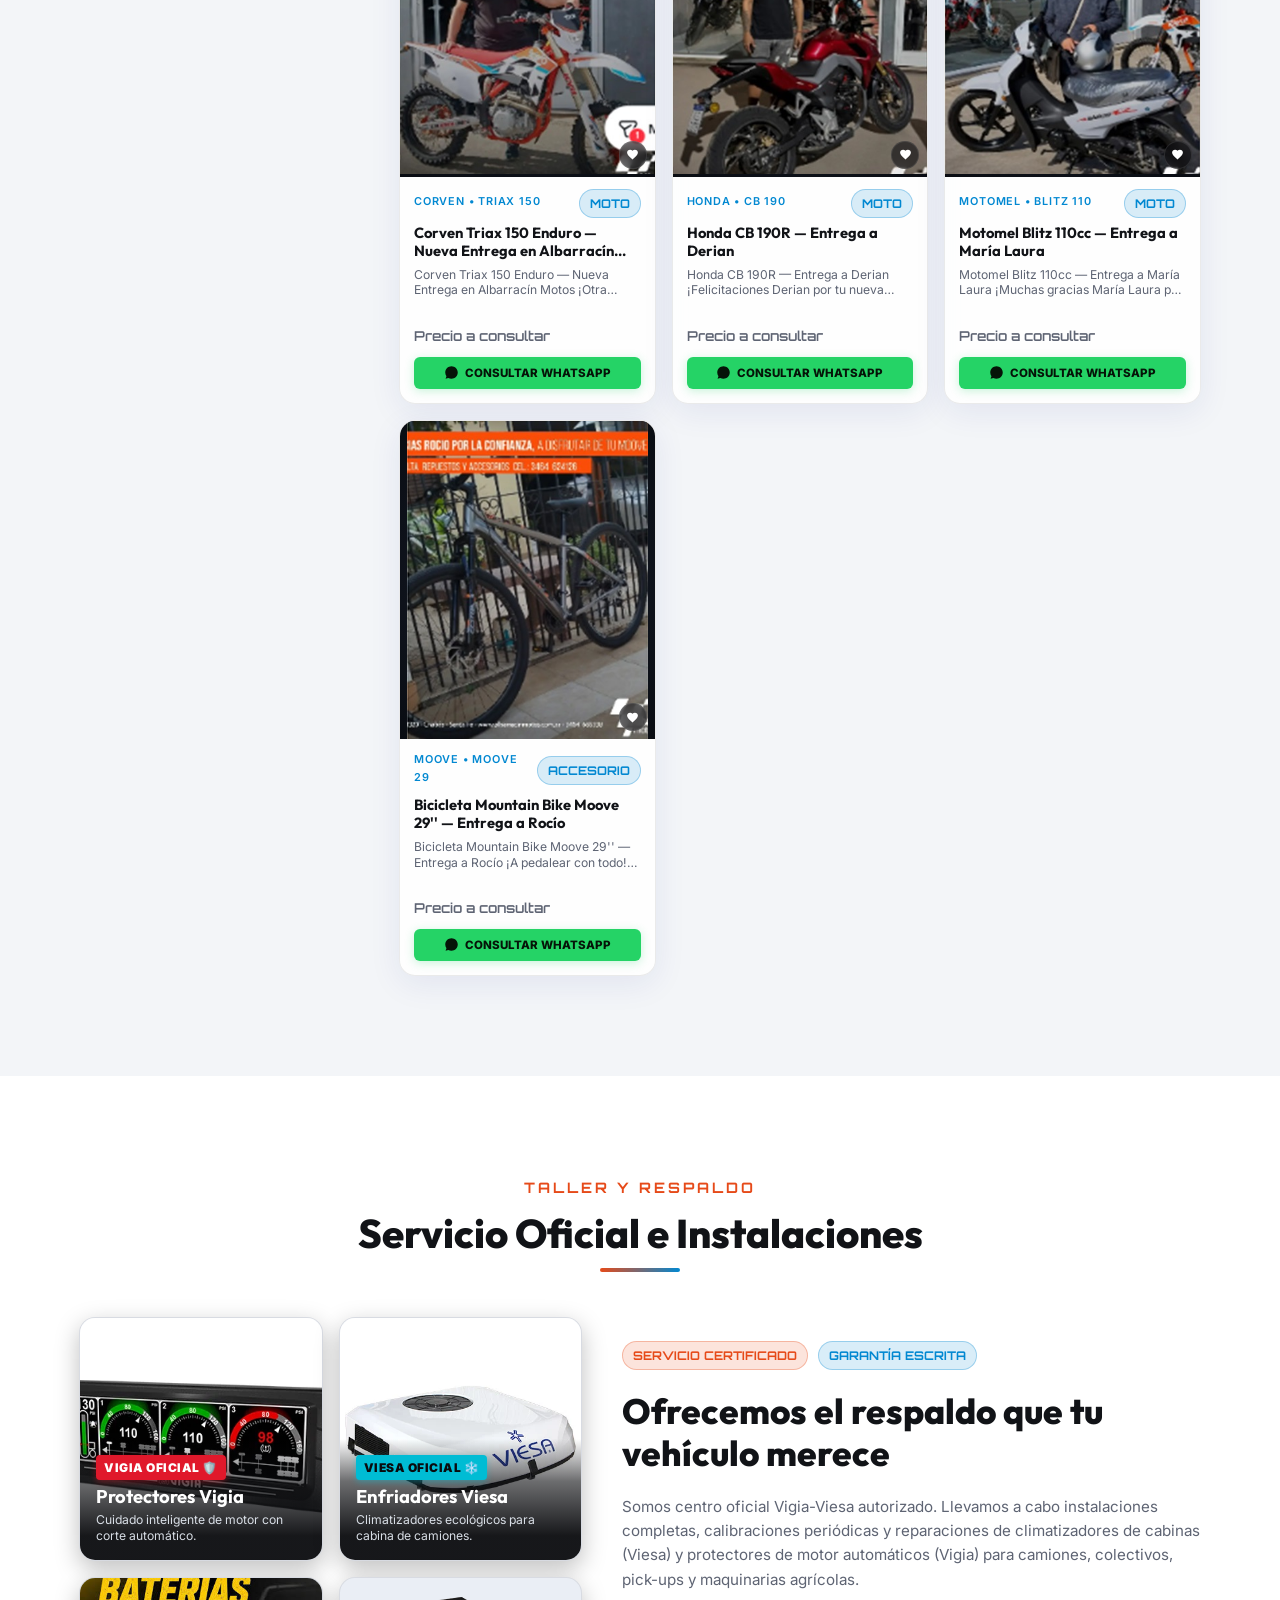
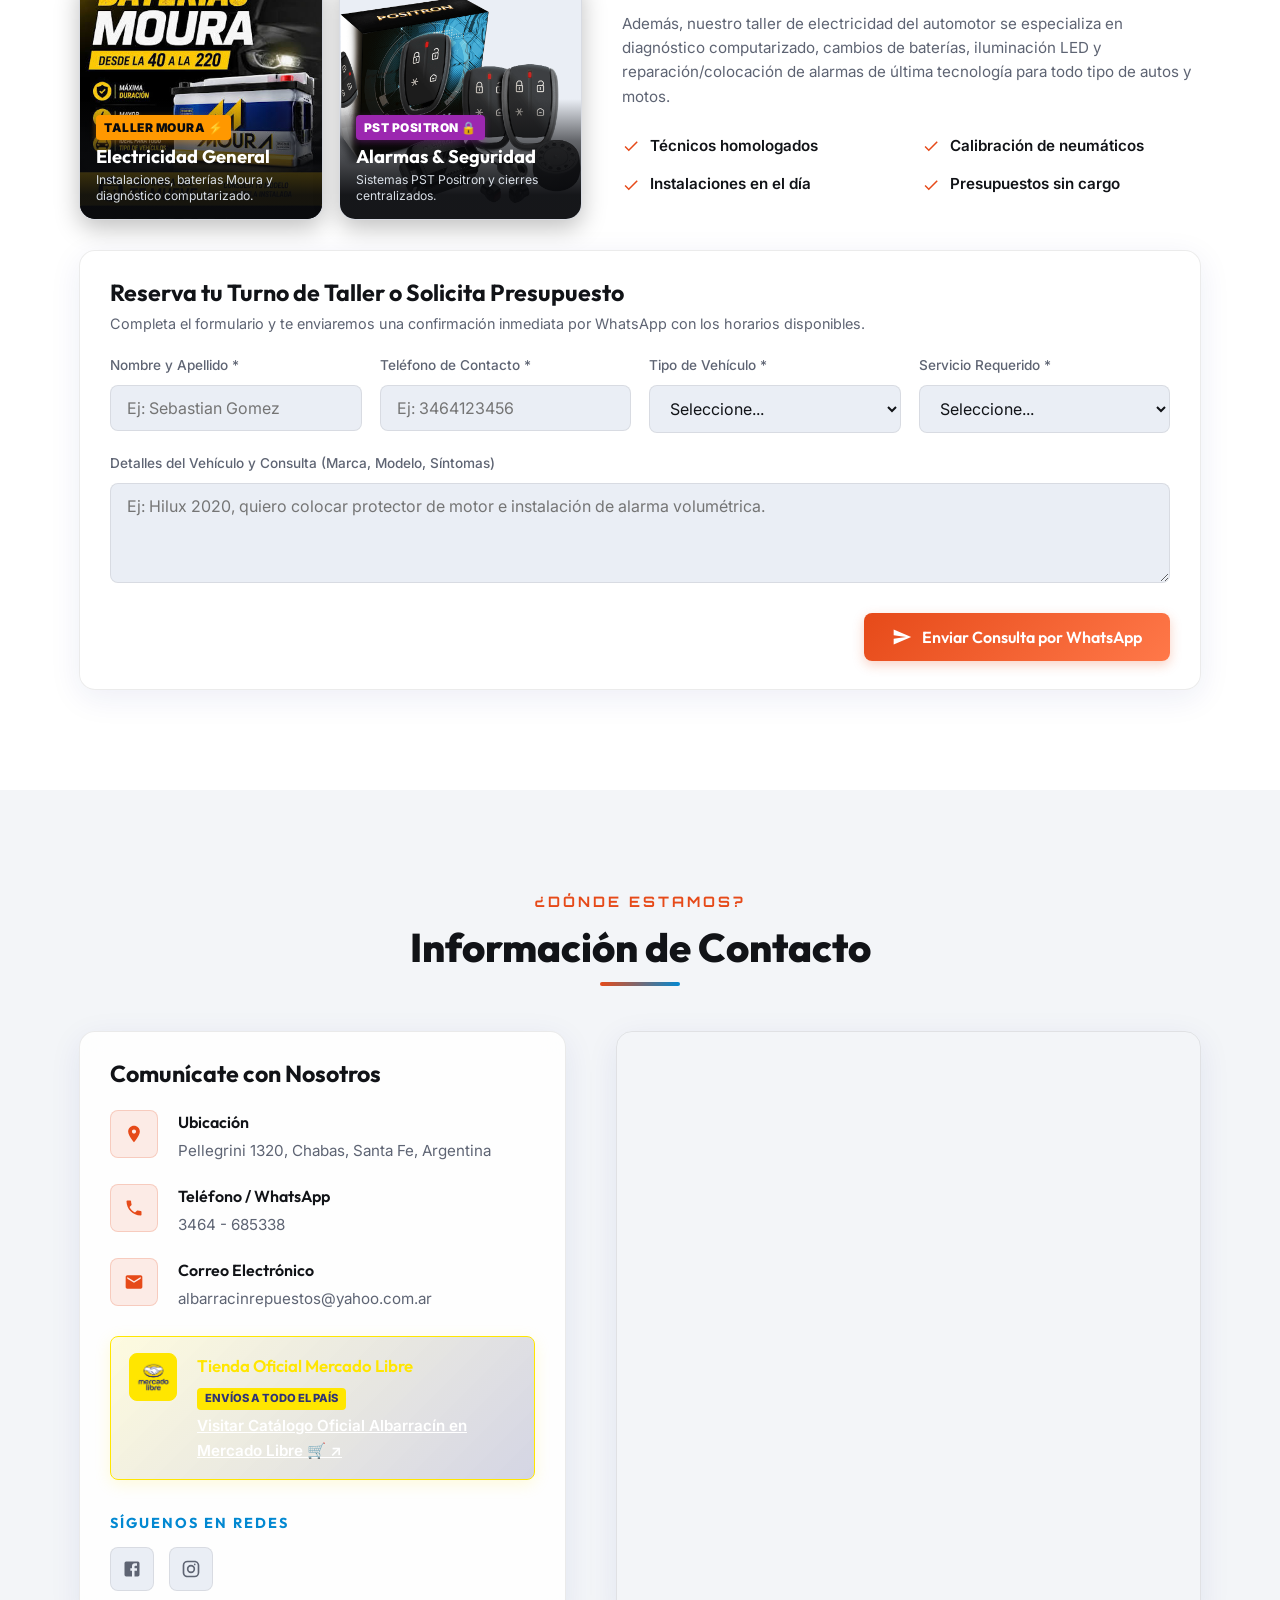
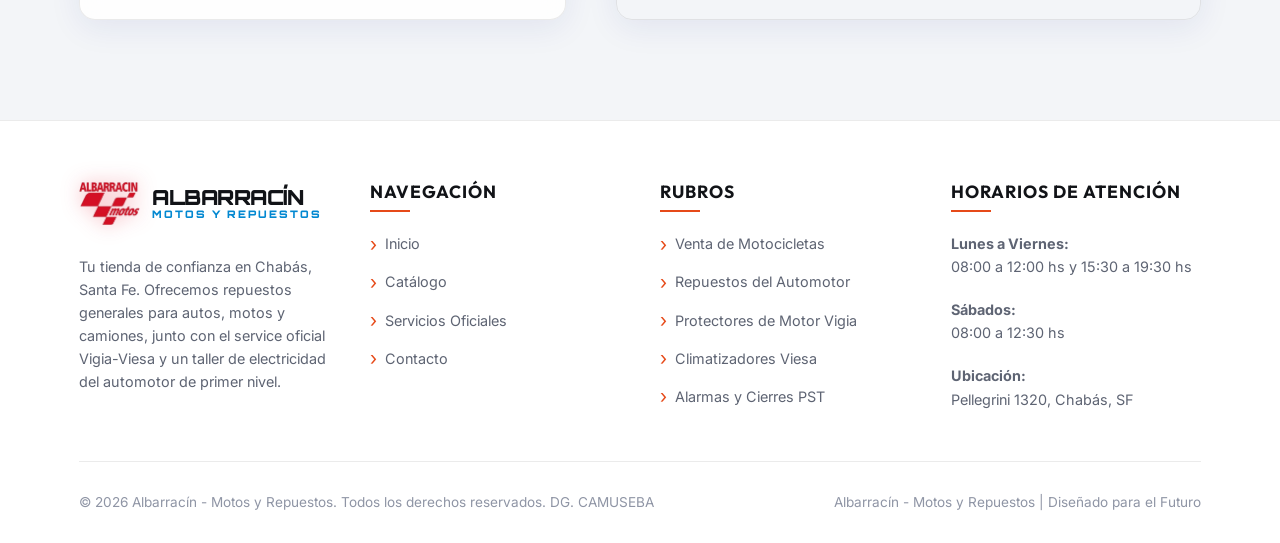
==== commit 6ef187e9: "feat: visualizacion completa de flyers de Instagram, sincronizacion automatica diaria y controles ar" ====
--- a/index.html
+++ b/index.html
@@ -238,7 +238,7 @@
   <link rel="stylesheet" href="style.css?v=2.8">
   <link rel="stylesheet" href="loyalty.css?v=2.8">
   <link rel="stylesheet" href="mercadolibre.css?v=2.8">
-  <link rel="stylesheet" href="arcade.css?v=2.8">
+  <link rel="stylesheet" href="arcade.css?v=2.9">
 </head>
 <body>
 
@@ -572,6 +572,95 @@
             </div>
           </div>
 
+          <!-- Deck de Controles y Comandos del Juego en Curso -->
+          <div class="arcade-control-deck" id="arcade-control-deck">
+            
+            <!-- Panel Dinámico de Comandos del Juego en Curso -->
+            <div class="arcade-commands-panel" id="arcade-commands-panel" aria-label="Información de comandos del juego">
+              <div class="commands-header">
+                <div class="commands-title-box">
+                  <span class="commands-badge" id="cmd-game-badge">GAME 01 • MOTO RUSH 1984</span>
+                  <span class="commands-live-indicator">● EN VIVO</span>
+                </div>
+                <div class="commands-goal" id="cmd-game-goal">
+                  🎯 <strong>Objetivo:</strong> Recolectá llaves en mano, patentes y repuestos. Esquivá baches y autos sin stock.
+                </div>
+              </div>
+
+              <div class="commands-grid">
+                <!-- Columna Móvil / Táctil -->
+                <div class="commands-col commands-col-mobile">
+                  <div class="commands-col-header">
+                    <span class="cmd-icon">📱</span>
+                    <strong>CONTROLES PARA MÓVILES</strong>
+                  </div>
+                  <ul class="commands-list" id="cmd-list-mobile">
+                    <li><span class="cmd-tag">◀ ▶</span> Doblar y cambiar carril</li>
+                    <li><span class="cmd-tag cmd-tag-a">[A]</span> / <span class="cmd-tag">▲</span> Turbo / Acelerar</li>
+                    <li><span class="cmd-tag">▼</span> Frenar</li>
+                    <li class="cmd-touch-hint">✨ <em>¡También podés tocar la pantalla: laterales para doblar y centro para turbo!</em></li>
+                  </ul>
+                </div>
+
+                <!-- Columna Teclado Desktop -->
+                <div class="commands-col commands-col-desktop">
+                  <div class="commands-col-header">
+                    <span class="cmd-icon">⌨️</span>
+                    <strong>TECLADO PC / NOTEBOOK</strong>
+                  </div>
+                  <ul class="commands-list" id="cmd-list-desktop">
+                    <li><kbd>◀</kbd> <kbd>▶</kbd> o <kbd>A</kbd> <kbd>D</kbd> : Doblar</li>
+                    <li><kbd>▲</kbd> / <kbd>ESPACIO</kbd> o <kbd>W</kbd> : Acelerar / Turbo</li>
+                    <li><kbd>▼</kbd> o <kbd>S</kbd> : Frenar</li>
+                    <li><kbd>ENTER</kbd> : Start / Pausa</li>
+                  </ul>
+                </div>
+              </div>
+            </div>
+
+            <!-- Panel de Controles Virtuales Mobile (Gamepad Táctil) -->
+            <div class="arcade-controls-panel" id="arcade-controls-panel">
+              <!-- D-Pad Direccional -->
+              <div class="arcade-dpad" aria-label="Controles direccionales táctiles">
+                <button type="button" class="dpad-btn dpad-up" id="btn-dpad-up" aria-label="Arriba">▲</button>
+                <button type="button" class="dpad-btn dpad-left" id="btn-dpad-left" aria-label="Izquierda">◀</button>
+                <div class="dpad-btn dpad-center"></div>
+                <button type="button" class="dpad-btn dpad-right" id="btn-dpad-right" aria-label="Derecha">▶</button>
+                <button type="button" class="dpad-btn dpad-down" id="btn-dpad-down" aria-label="Abajo">▼</button>
+              </div>
+
+              <!-- Botones de Acción Arcade -->
+              <div class="arcade-action-cluster">
+                <div class="action-btn-wrapper">
+                  <button type="button" class="arcade-round-btn btn-arcade-start" id="btn-arcade-start" aria-label="Iniciar o Pausar">
+                    START
+                  </button>
+                  <span class="action-label" id="lbl-arcade-start">INICIAR / PAUSA</span>
+                </div>
+
+                <div class="action-btn-wrapper">
+                  <button type="button" class="arcade-round-btn btn-arcade-b" id="btn-arcade-b" aria-label="Herramienta o Acción Secundaria">
+                    B
+                  </button>
+                  <span class="action-label" id="lbl-arcade-b">HERRAMIENTA</span>
+                </div>
+
+                <div class="action-btn-wrapper">
+                  <button type="button" class="arcade-round-btn btn-arcade-a" id="btn-arcade-a" aria-label="Acción Principal o Turbo">
+                    A
+                  </button>
+                  <span class="action-label" id="lbl-arcade-a">ACCIÓN / TURBO</span>
+                </div>
+              </div>
+
+              <!-- Ayuda Teclado Desktop -->
+              <div class="arcade-keyboard-help">
+                <span>TECLADO: <kbd>◀</kbd> <kbd>▲</kbd> <kbd>▶</kbd> <kbd>▼</kbd> O <kbd>W</kbd><kbd>A</kbd><kbd>S</kbd><kbd>D</kbd> | ACCIÓN: <kbd>ESPACIO</kbd> | HERRAMIENTAS: <kbd>1</kbd><kbd>2</kbd><kbd>3</kbd><kbd>4</kbd> | START: <kbd>ENTER</kbd></span>
+              </div>
+            </div>
+
+          </div>
+
           <!-- Selector de los 4 Juegos (Cartuchos Arcade) -->
           <div class="arcade-games-selector">
             <!-- Juego 1: Moto Rush 1984 -->
@@ -647,47 +736,6 @@
             </div>
           </div>
 
-          <!-- Panel de Controles Virtuales Mobile (Gamepad Táctil) -->
-          <div class="arcade-controls-panel">
-            <!-- D-Pad Direccional -->
-            <div class="arcade-dpad" aria-label="Controles direccionales">
-              <button type="button" class="dpad-btn dpad-up" id="btn-dpad-up" aria-label="Arriba">▲</button>
-              <button type="button" class="dpad-btn dpad-left" id="btn-dpad-left" aria-label="Izquierda">◀</button>
-              <div class="dpad-btn dpad-center"></div>
-              <button type="button" class="dpad-btn dpad-right" id="btn-dpad-right" aria-label="Derecha">▶</button>
-              <button type="button" class="dpad-btn dpad-down" id="btn-dpad-down" aria-label="Abajo">▼</button>
-            </div>
-
-            <!-- Botones de Acción Arcade -->
-            <div class="arcade-action-cluster">
-              <div class="action-btn-wrapper">
-                <button type="button" class="arcade-round-btn btn-arcade-start" id="btn-arcade-start">
-                  START
-                </button>
-                <span class="action-label">INICIAR</span>
-              </div>
-
-              <div class="action-btn-wrapper">
-                <button type="button" class="arcade-round-btn btn-arcade-b" id="btn-arcade-b">
-                  B
-                </button>
-                <span class="action-label">HERRAMIENTA</span>
-              </div>
-
-              <div class="action-btn-wrapper">
-                <button type="button" class="arcade-round-btn btn-arcade-a" id="btn-arcade-a">
-                  A
-                </button>
-                <span class="action-label">ACCIÓN / TURBO</span>
-              </div>
-            </div>
-
-            <!-- Ayuda Teclado Desktop -->
-            <div class="arcade-keyboard-help">
-              <span>TECLADO: <kbd>◀</kbd> <kbd>▲</kbd> <kbd>▶</kbd> <kbd>▼</kbd> O <kbd>W</kbd><kbd>A</kbd><kbd>S</kbd><kbd>D</kbd> | ACCIÓN: <kbd>ESPACIO</kbd> | HERRAMIENTAS: <kbd>1</kbd><kbd>2</kbd><kbd>3</kbd><kbd>4</kbd> | START: <kbd>ENTER</kbd></span>
-            </div>
-          </div>
-
           <!-- Banner Inferior de Confianza Comercial & Contacto Directo -->
           <div class="arcade-trust-footer">
             <div class="trust-footer-text">
@@ -721,6 +769,33 @@
         <div class="section-title-wrapper reveal">
           <span class="section-subtitle">Nuestra Tienda</span>
           <h2 class="section-title">Catálogo Completo de Productos</h2>
+        </div>
+
+        <!-- Selector de Modo de Catálogo: Instagram Smart vs Catálogo Técnico -->
+        <div class="catalog-source-tabs reveal" id="catalog-source-selector">
+          <button type="button" class="catalog-source-btn active" id="tab-source-instagram" onclick="setCatalogSource('instagram')">
+            <span>📸</span>
+            <span>Catálogo Oficial Instagram (@albarracinmotos)</span>
+          </button>
+          <button type="button" class="catalog-source-btn" id="tab-source-technical" onclick="setCatalogSource('technical')">
+            <span>⚙️</span>
+            <span>Catálogo Técnico, Stock & Mercado Libre</span>
+          </button>
+        </div>
+
+        <!-- Barra de Estado de Sincronización Diaria Automática -->
+        <div class="catalog-sync-banner reveal" id="catalog-sync-info">
+          <div id="sync-info-title">
+            <strong>Instagram Smart Catalog:</strong> Publicaciones oficiales sincronizadas automáticamente (<span id="sync-updated-text" style="color: var(--accent-orange); font-weight: 600;">16 publicaciones en vivo</span>)
+          </div>
+          <div id="sync-info-right" class="sync-actions-group">
+            <button type="button" class="btn-catalog-refresh" id="btn-refresh-ig-catalog" onclick="refreshInstagramCatalog(true)">
+              <span>🔄 Actualizar</span>
+            </button>
+            <a href="https://www.instagram.com/albarracinmotos/" target="_blank" rel="noopener noreferrer" style="color: #ff5b93; text-decoration: none; font-weight: 700; display: inline-flex; align-items: center; gap: 6px; font-size: 0.8rem; padding: 5px 12px; background: rgba(225, 48, 108, 0.15); border-radius: 4px; border: 1px solid rgba(225, 48, 108, 0.3);">
+              <span>Seguir @albarracinmotos ↗</span>
+            </a>
+          </div>
         </div>
 
         <div class="catalog-layout">
@@ -1344,6 +1419,6 @@
   <script src="app.js?v=2.8"></script>
   <script src="loyalty.js?v=2.8"></script>
   <script src="mercadolibre.js?v=2.8"></script>
-  <script src="arcade.js?v=2.8"></script>
+  <script src="arcade.js?v=2.9"></script>
 </body>
 </html>
--- a/style.css
+++ b/style.css
@@ -1031,19 +1031,49 @@
   width: 100%;
   aspect-ratio: 1 / 1;
   overflow: hidden;
-  background-color: #1a1e29;
+  background: radial-gradient(circle at 50% 50%, #171d2b 0%, #0c0f16 100%);
+  display: flex;
+  align-items: center;
+  justify-content: center;
   cursor: pointer;
 }
 
 .product-img {
   width: 100%;
   height: 100%;
-  object-fit: cover;
+  max-width: 100%;
+  max-height: 100%;
+  object-fit: contain;
+  object-position: center;
   transition: transform var(--transition-slow);
 }
 
 .product-card:hover .product-img {
-  transform: scale(1.06);
+  transform: scale(1.02);
+}
+
+/* Tarjetas de catálogo Instagram: proporción 4:5 oficial y visualización 100% completa sin recortes */
+.product-card-ig .product-img-wrapper {
+  aspect-ratio: 4 / 5;
+  background: radial-gradient(circle at 50% 50%, #161c28 0%, #090c12 100%);
+  display: flex;
+  align-items: center;
+  justify-content: center;
+}
+
+.product-card-ig .product-img {
+  width: 100%;
+  height: 100%;
+  max-width: 100%;
+  max-height: 100%;
+  object-fit: contain;
+  object-position: center;
+}
+
+.product-card-ig .product-like-btn {
+  top: auto;
+  bottom: 8px;
+  right: 8px;
 }
 
 .product-badges {
@@ -1836,14 +1866,21 @@
 
 .detail-img-box {
   position: relative;
-  aspect-ratio: 1;
-  background-color: #1a1e29;
+  aspect-ratio: auto;
+  min-height: 380px;
+  background: radial-gradient(circle at 50% 50%, #171d2b 0%, #090c12 100%);
+  display: flex;
+  align-items: center;
+  justify-content: center;
+  overflow: hidden;
 }
 
 .detail-img {
   width: 100%;
   height: 100%;
-  object-fit: cover;
+  max-height: 520px;
+  object-fit: contain;
+  object-position: center;
 }
 
 .detail-info-box {
@@ -2997,3 +3034,50 @@
   border-color: #f59e0b !important;
 }
 
+.catalog-sync-banner {
+  display: flex;
+  flex-wrap: wrap;
+  align-items: center;
+  justify-content: space-between;
+  gap: 12px;
+  padding: 12px 18px;
+  border-radius: var(--border-radius-sm);
+  background: rgba(225, 48, 108, 0.08);
+  border: 1px solid rgba(225, 48, 108, 0.3);
+  margin-bottom: 24px;
+  font-size: 0.85rem;
+  color: var(--text-secondary);
+}
+
+.catalog-sync-banner strong {
+  color: var(--text-primary);
+}
+
+.sync-actions-group {
+  display: flex;
+  align-items: center;
+  gap: 8px;
+}
+
+.btn-catalog-refresh {
+  background: rgba(255, 255, 255, 0.08);
+  border: 1px solid rgba(255, 255, 255, 0.2);
+  color: #ffffff;
+  padding: 5px 12px;
+  border-radius: 4px;
+  font-size: 0.8rem;
+  font-weight: 700;
+  cursor: pointer;
+  display: inline-flex;
+  align-items: center;
+  gap: 6px;
+  transition: all 0.2s ease;
+}
+
+.btn-catalog-refresh:hover {
+  background: rgba(255, 255, 255, 0.18);
+  border-color: rgba(255, 255, 255, 0.4);
+  transform: translateY(-1px);
+}
+
+
--- a/arcade.css
+++ b/arcade.css
@@ -279,7 +279,7 @@
 
 @media (max-width: 600px) {
   .arcade-canvas-wrapper {
-    aspect-ratio: 1 / 1;
+    aspect-ratio: 4 / 3;
     max-height: 380px;
   }
 }
@@ -449,14 +449,183 @@
 }
 
 /* ==========================================================
+   DECK DE CONTROLES Y PANEL DE COMANDOS DEL JUEGO
+   ========================================================== */
+.arcade-control-deck {
+  margin-top: 16px;
+  margin-bottom: 24px;
+  display: flex;
+  flex-direction: column;
+  gap: 14px;
+}
+
+/* ==========================================================
+   PANEL DINÁMICO DE COMANDOS DEL JUEGO EN CURSO
+   ========================================================== */
+.arcade-commands-panel {
+  background: linear-gradient(180deg, #101522 0%, #090c14 100%);
+  border: 2px solid #232c42;
+  border-radius: 14px;
+  padding: 16px 18px;
+  box-shadow: 0 6px 20px rgba(0, 0, 0, 0.55), inset 0 1px 0 rgba(255, 255, 255, 0.08);
+  transition: all 0.3s ease;
+}
+
+.commands-header {
+  display: flex;
+  flex-direction: column;
+  gap: 8px;
+  padding-bottom: 12px;
+  border-bottom: 1px solid rgba(255, 255, 255, 0.08);
+  margin-bottom: 12px;
+}
+
+.commands-title-box {
+  display: flex;
+  align-items: center;
+  justify-content: space-between;
+  gap: 10px;
+}
+
+.commands-badge {
+  background: linear-gradient(135deg, #ff2a2a, #c62828);
+  color: #ffffff;
+  font-family: var(--arcade-font-pixel);
+  font-size: 0.7rem;
+  padding: 4px 10px;
+  border-radius: 4px;
+  letter-spacing: 1px;
+  box-shadow: 0 0 10px rgba(255, 42, 42, 0.45);
+}
+
+.commands-live-indicator {
+  font-family: var(--arcade-font-pixel);
+  font-size: 0.55rem;
+  color: var(--arcade-green);
+  letter-spacing: 1px;
+  animation: liveBlink 1.4s infinite ease-in-out;
+}
+
+@keyframes liveBlink {
+  0%, 100% { opacity: 1; text-shadow: 0 0 8px var(--arcade-green-glow); }
+  50% { opacity: 0.35; text-shadow: none; }
+}
+
+.commands-goal {
+  font-size: 0.82rem;
+  color: #cdd9f4;
+  line-height: 1.45;
+  background: rgba(4, 7, 13, 0.6);
+  padding: 8px 12px;
+  border-radius: 6px;
+  border-left: 3px solid var(--arcade-yellow);
+}
+
+.commands-grid {
+  display: grid;
+  grid-template-columns: 1fr 1fr;
+  gap: 12px;
+}
+
+.commands-col {
+  background: #06080e;
+  border: 1px solid #1a2236;
+  border-radius: 8px;
+  padding: 10px 14px;
+}
+
+.commands-col-header {
+  display: flex;
+  align-items: center;
+  gap: 6px;
+  font-family: var(--arcade-font-pixel);
+  font-size: 0.6rem;
+  color: var(--arcade-cyan);
+  margin-bottom: 8px;
+  padding-bottom: 6px;
+  border-bottom: 1px solid #151c2e;
+  letter-spacing: 0.5px;
+}
+
+.commands-col-desktop .commands-col-header {
+  color: var(--arcade-yellow);
+}
+
+.commands-list {
+  list-style: none;
+  padding: 0;
+  margin: 0;
+  display: flex;
+  flex-direction: column;
+  gap: 7px;
+  font-size: 0.8rem;
+  color: #a4b6d6;
+}
+
+.commands-list li {
+  display: flex;
+  align-items: center;
+  gap: 8px;
+  line-height: 1.35;
+}
+
+.cmd-tag {
+  display: inline-flex;
+  align-items: center;
+  justify-content: center;
+  background: #192134;
+  border: 1px solid #364468;
+  border-radius: 4px;
+  padding: 2px 7px;
+  font-family: var(--arcade-font-pixel);
+  font-size: 0.62rem;
+  color: #ffffff;
+  white-space: nowrap;
+}
+
+.cmd-tag-a {
+  background: #801818;
+  border-color: #ff5252;
+  color: #ffffff;
+}
+
+.cmd-tag-b {
+  background: #755208;
+  border-color: #ffd740;
+  color: #ffffff;
+}
+
+.commands-list kbd {
+  background: #181d2c;
+  border: 1px solid #36425f;
+  padding: 2px 6px;
+  border-radius: 3px;
+  font-family: var(--arcade-font-pixel);
+  font-size: 0.6rem;
+  color: var(--arcade-yellow);
+  box-shadow: 0 2px 0 #0d1019;
+}
+
+.cmd-touch-hint {
+  margin-top: 4px;
+  font-size: 0.74rem;
+  color: var(--arcade-green);
+  font-style: italic;
+  background: rgba(57, 255, 20, 0.08);
+  padding: 4px 8px;
+  border-radius: 4px;
+  display: block;
+  border: 1px dashed rgba(57, 255, 20, 0.25);
+}
+
+/* ==========================================================
    PANEL DE CONTROLES VIRTUALES (MOBILE & TOUCH GAMEPAD)
    ========================================================== */
 .arcade-controls-panel {
-  margin-top: 20px;
-  background: #0c0f16;
-  border: 2px solid #1f2638;
+  background: #090c13;
+  border: 2px solid #1f273b;
   border-radius: 14px;
-  padding: 16px;
+  padding: 16px 20px;
   display: flex;
   flex-wrap: wrap;
   align-items: center;
@@ -464,16 +633,20 @@
   gap: 16px;
   user-select: none;
   -webkit-user-select: none;
-  touch-action: manipulation;
+  -webkit-touch-callout: none;
+  touch-action: none;
 }
 
 /* D-PAD / Cruceta retro */
 .arcade-dpad {
   display: grid;
-  grid-template-columns: repeat(3, 44px);
-  grid-template-rows: repeat(3, 44px);
+  grid-template-columns: repeat(3, 46px);
+  grid-template-rows: repeat(3, 46px);
   gap: 4px;
   margin: 0 auto;
+  touch-action: none;
+  user-select: none;
+  -webkit-user-select: none;
 }
 
 .dpad-btn {
@@ -484,17 +657,21 @@
   display: flex;
   align-items: center;
   justify-content: center;
-  font-size: 1.1rem;
+  font-size: 1.15rem;
   cursor: pointer;
   touch-action: none;
-  transition: all 0.1s ease;
+  user-select: none;
+  -webkit-user-select: none;
+  transition: transform 0.08s ease, background 0.08s ease, box-shadow 0.08s ease;
   box-shadow: 0 4px 0 #10141f;
 }
 
 .dpad-btn:active, .dpad-btn.pressed {
   background: var(--arcade-red);
+  color: #fff;
+  border-color: #ff8a80;
   transform: translateY(3px);
-  box-shadow: 0 1px 0 #10141f;
+  box-shadow: 0 1px 0 #10141f, 0 0 10px rgba(255, 42, 42, 0.6);
 }
 
 .dpad-up    { grid-column: 2; grid-row: 1; }
@@ -507,8 +684,11 @@
 .arcade-action-cluster {
   display: flex;
   align-items: center;
-  gap: 14px;
+  gap: 16px;
   margin: 0 auto;
+  touch-action: none;
+  user-select: none;
+  -webkit-user-select: none;
 }
 
 .action-btn-wrapper {
@@ -516,6 +696,7 @@
   flex-direction: column;
   align-items: center;
   gap: 6px;
+  touch-action: none;
 }
 
 .arcade-round-btn {
@@ -527,45 +708,57 @@
   align-items: center;
   justify-content: center;
   font-family: var(--arcade-font-pixel);
-  font-size: 0.9rem;
+  font-size: 0.95rem;
   font-weight: 700;
   cursor: pointer;
   touch-action: none;
-  transition: all 0.1s ease;
+  user-select: none;
+  -webkit-user-select: none;
+  transition: transform 0.08s ease, box-shadow 0.08s ease, filter 0.08s ease;
   box-shadow: 0 5px 0 rgba(0, 0, 0, 0.7);
 }
 
 .arcade-round-btn:active, .arcade-round-btn.pressed {
   transform: translateY(4px);
   box-shadow: 0 1px 0 rgba(0, 0, 0, 0.7);
+  filter: brightness(1.25);
 }
 
 .btn-arcade-a {
   background: radial-gradient(circle at 35% 35%, #ff5252, #c62828);
   color: #fff;
   border-color: #ff8a80;
+  box-shadow: 0 5px 0 #7f1616, 0 0 12px rgba(255, 82, 82, 0.35);
 }
 
 .btn-arcade-b {
   background: radial-gradient(circle at 35% 35%, #ffd740, #ff8f00);
   color: #000;
   border-color: #ffe57f;
+  box-shadow: 0 5px 0 #8f5000, 0 0 12px rgba(255, 215, 64, 0.35);
 }
 
 .btn-arcade-start {
   background: radial-gradient(circle at 35% 35%, #69f0ae, #00c853);
   color: #000;
-  width: 76px;
+  width: 78px;
   height: 42px;
   border-radius: 20px;
   font-size: 0.65rem;
+  box-shadow: 0 5px 0 #00702e, 0 0 12px rgba(0, 200, 83, 0.35);
+}
+
+.btn-arcade-start:active, .btn-arcade-start.pressed {
+  transform: translateY(4px);
+  box-shadow: 0 1px 0 #00702e;
 }
 
 .action-label {
   font-family: var(--arcade-font-pixel);
-  font-size: 0.5rem;
+  font-size: 0.52rem;
   color: #8c9bbd;
-  letter-spacing: 1px;
+  letter-spacing: 0.8px;
+  text-align: center;
 }
 
 /* Indicador de Ayuda para Teclado Desktop */
@@ -813,25 +1006,61 @@
   transform: translateY(-2px);
 }
 
-/* Ajustes Responsive */
-@media (max-width: 600px) {
+/* Ajustes Responsive y Optimización Móvil */
+@media (max-width: 768px) {
+  .commands-grid {
+    grid-template-columns: 1fr;
+    gap: 10px;
+  }
+  .arcade-controls-panel {
+    padding: 12px 14px;
+    gap: 12px;
+  }
+}
+
+@media (max-width: 520px) {
   .arcade-dpad {
     grid-template-columns: repeat(3, 40px);
     grid-template-rows: repeat(3, 40px);
+    gap: 3px;
+  }
+  .dpad-btn {
+    font-size: 1rem;
+  }
+  .arcade-action-cluster {
+    gap: 10px;
   }
   .arcade-round-btn {
-    width: 50px;
-    height: 50px;
+    width: 48px;
+    height: 48px;
     font-size: 0.8rem;
   }
   .btn-arcade-start {
-    width: 66px;
+    width: 62px;
     height: 38px;
-    font-size: 0.55rem;
+    font-size: 0.52rem;
+  }
+  .action-label {
+    font-size: 0.46rem;
   }
   .arcade-controls-panel {
-    padding: 12px;
-    gap: 12px;
+    padding: 10px 8px;
+    gap: 8px;
+  }
+  .commands-header {
+    margin-bottom: 8px;
+    padding-bottom: 8px;
+  }
+  .commands-badge {
+    font-size: 0.6rem;
+    padding: 3px 8px;
+  }
+  .commands-goal {
+    font-size: 0.75rem;
+    padding: 6px 10px;
+  }
+  .commands-list {
+    font-size: 0.74rem;
   }
   .gameover-actions-grid {
     flex-direction: column;
@@ -842,3 +1071,23 @@
     justify-content: center;
   }
 }
+
+@media (max-width: 380px) {
+  .arcade-dpad {
+    grid-template-columns: repeat(3, 36px);
+    grid-template-rows: repeat(3, 36px);
+  }
+  .arcade-round-btn {
+    width: 44px;
+    height: 44px;
+    font-size: 0.75rem;
+  }
+  .btn-arcade-start {
+    width: 56px;
+    height: 36px;
+    font-size: 0.48rem;
+  }
+  .arcade-controls-panel {
+    padding: 8px 6px;
+  }
+}
